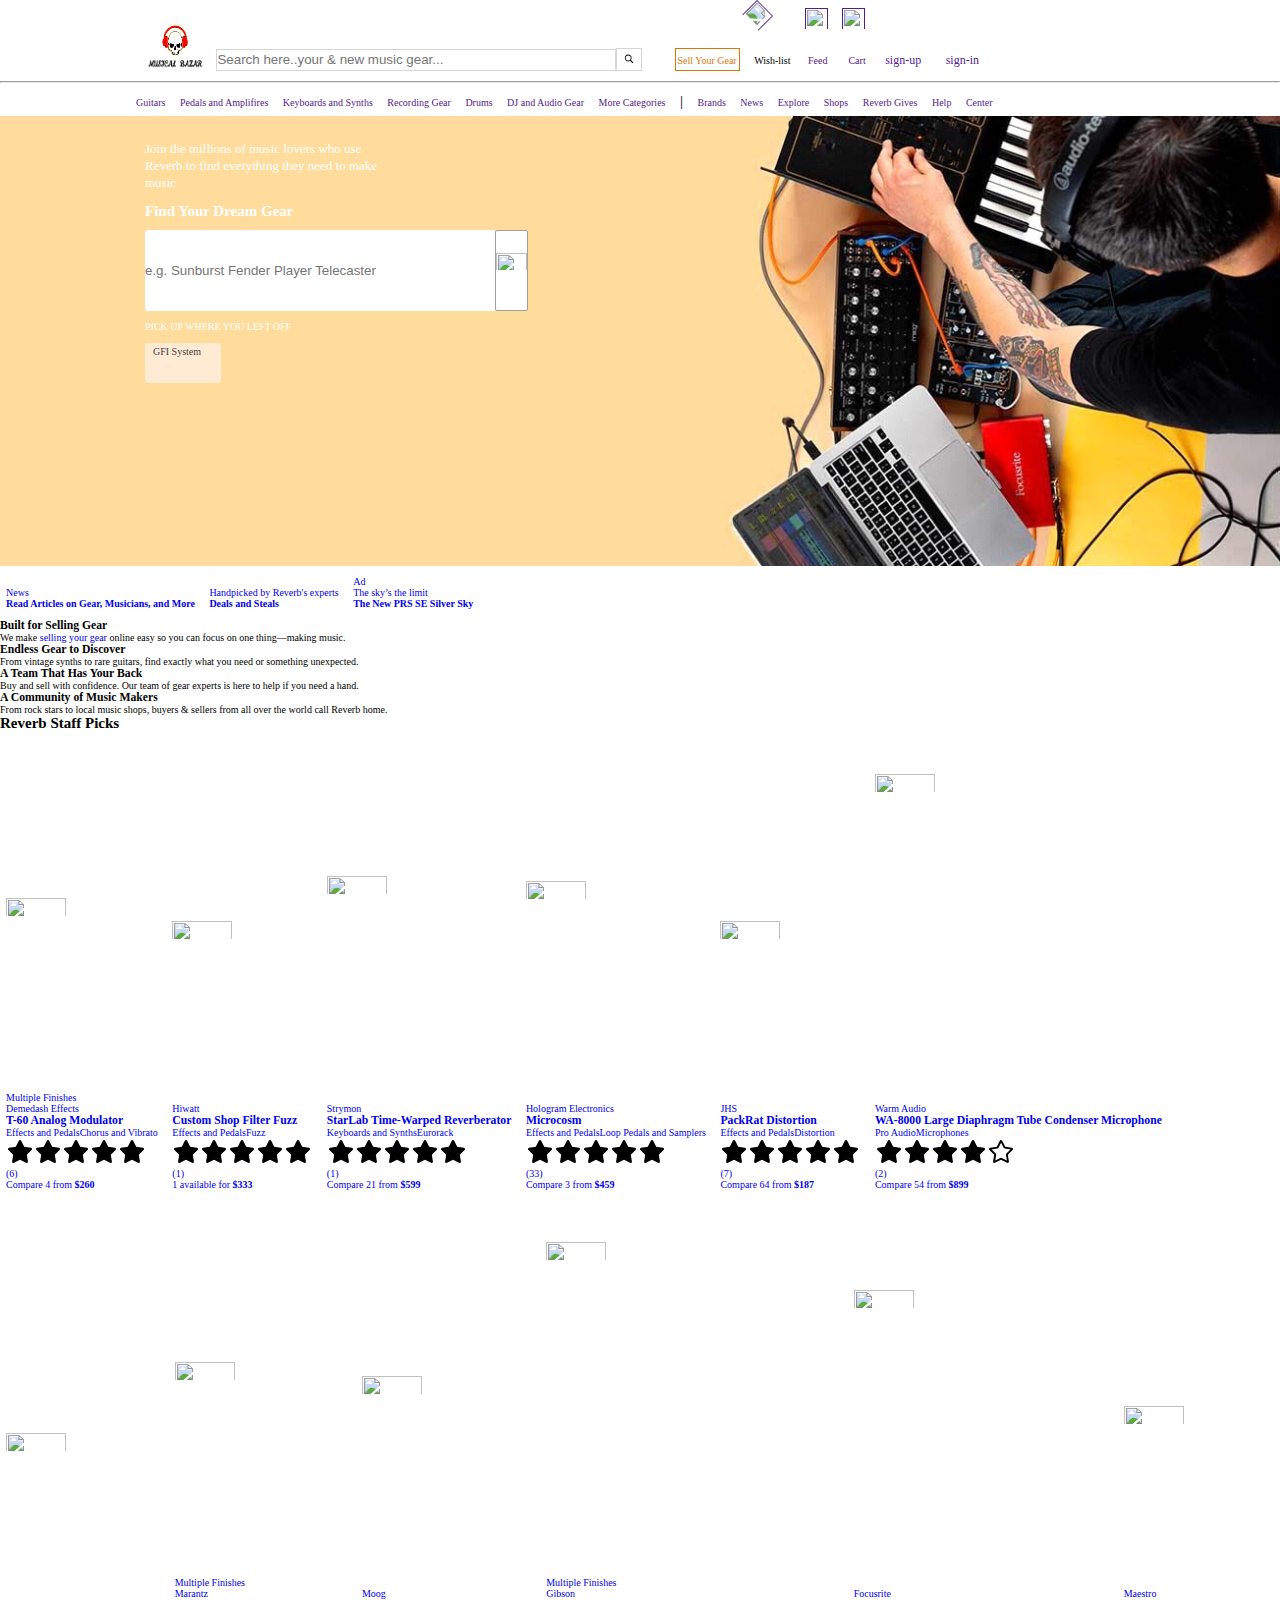
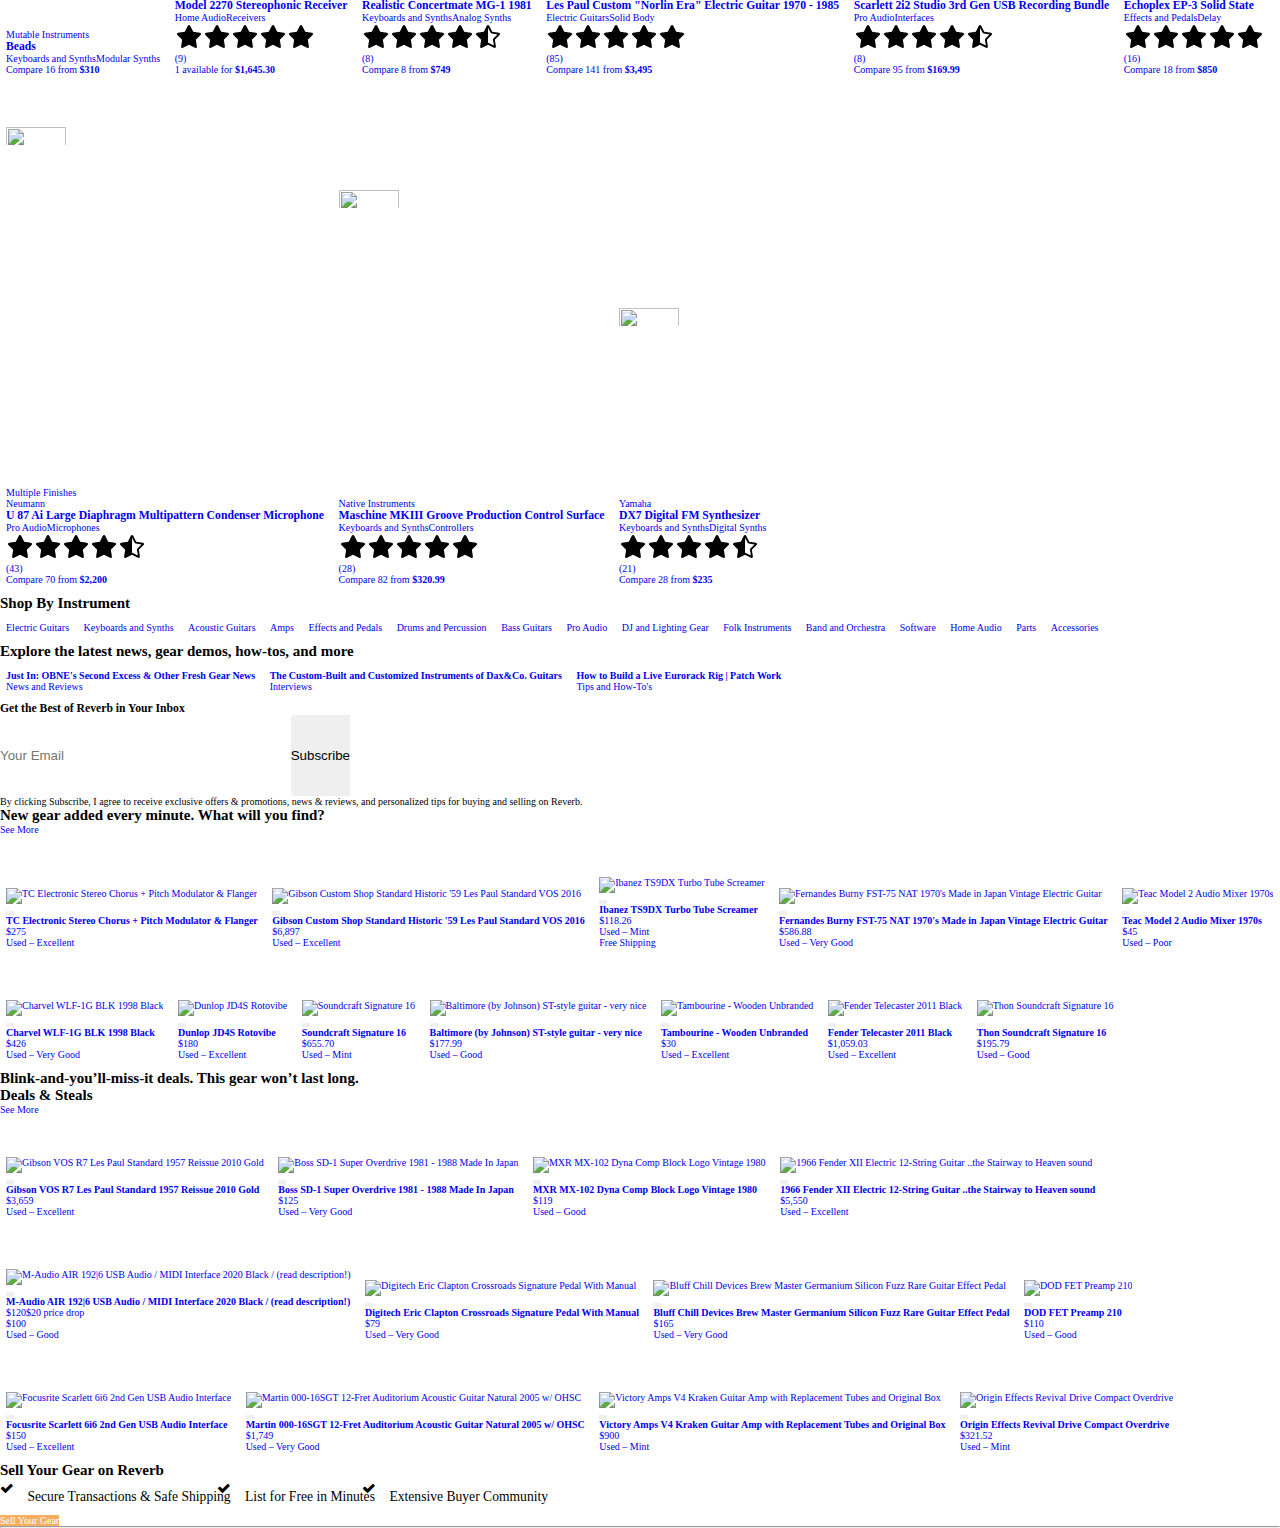
==== templates/index.html @ df47712f "9/2/22" ====
<!DOCTYPE html>
<html lang="en">

<head>
    <meta charset="UTF-8">
    <meta http-equiv="X-UA-Compatible" content="IE=edge">
    <meta name="viewport" content="width=device-width, initial-scale=1.0">
    <title>Musical instruments</title>
    <link rel="stylesheet" href="https://cdnjs.cloudflare.com/ajax/libs/font-awesome/4.7.0/css/font-awesome.min.css">
    <link rel="stylesheet" href="/assets/css/style.css">
    <script src="https://code.jquery.com/jquery-3.6.0.js"
        integrity="sha256-H+K7U5CnXl1h5ywQfKtSj8PCmoN9aaq30gDh27Xc0jk=" crossorigin="anonymous"></script>
</head>

<body>
    <!-- nav bar -->
    <header class="instrumentia-header">

        <nav class="instrumentia-nav">

            <a href="#" class="menu-span">Menu</a>
            <ul class="instrumentia-nav-ul">
                <li>
                    <div class="instrumentia-logo-container">
                        <a aria-label=" instrumentia-Logo" class="instrumentia-header-logo" href=""><img
                                src="/assets/images/wonderland.png" alt=""><a>
                    </div>
                </li>

                <li id="search-li">
                    <div class="search-input">
                        <input type="text" class="site-search__controls__input" autocorrect="on" autocapitalize="off"
                            placeholder="Search here..your &amp; new music gear..." value="">
                        <a href="#" class="search-logo">

                            <svg xmlns="http://www.w3.org/2000/svg" x="0px" y="0px" width="50" height="50"
                                viewBox="0 0 172 172" style=" fill:#000000;">
                                <g fill="none" fill-rule="nonzero" stroke="none" stroke-width="1" stroke-linecap="butt"
                                    stroke-linejoin="miter" stroke-miterlimit="10" stroke-dasharray=""
                                    stroke-dashoffset="0" font-family="none" font-weight="none" font-size="none"
                                    text-anchor="none" style="mix-blend-mode: normal">
                                    <path d="M0,172v-172h172v172z" fill="none"></path>
                                    <g fill="#000000">
                                        <path
                                            d="M72.24,10.32c-32.33062,0 -58.48,26.14938 -58.48,58.48c0,32.33063 26.14938,58.48 58.48,58.48c11.54281,0 22.22563,-3.38625 31.2825,-9.1375l42.2475,42.2475l14.62,-14.62l-41.71,-41.6025c7.49813,-9.83625 12.04,-22.02406 12.04,-35.3675c0,-32.33062 -26.14937,-58.48 -58.48,-58.48zM72.24,24.08c24.76531,0 44.72,19.95469 44.72,44.72c0,24.76531 -19.95469,44.72 -44.72,44.72c-24.76531,0 -44.72,-19.95469 -44.72,-44.72c0,-24.76531 19.95469,-44.72 44.72,-44.72z">
                                        </path>
                                    </g>
                                </g>
                            </svg>


                        </a>
                    </div>



                </li>

                <li>
                    <div class="sell-btn-container">
                        <a class="selling-btn" href="#" type="button">Sell Your Gear</a>
                    </div>
                </li>

                <li style="list-style-type: none; margin-bottom: -20px;">
                    <div class="wish-list-container">

                        <span id="icon">
                            <a aria-label=" instrumentia-Logo" class="instrumentia-header-logo" href=""><img
                                    src="https://img.icons8.com/cute-clipart/64/000000/like.png" /></a>
                        </span>
                        <span id="icon">Wish-list</span>


                    </div>
                </li>

                <li style="list-style-type: none;">
                    <div class="my-feed-container">
                        <a aria-label=" instrumentia-Logo" class="instrumentia-header-logo" href=""><img
                                src="https://img.icons8.com/external-flatart-icons-outline-flatarticons/64/000000/external-feed-devices-flatart-icons-outline-flatarticons.png" />
                            <span id="icon">

                            </span>
                            <span id="icon" style="margin-left: 3px;"> Feed</span>
                        </a>
                    </div>

                </li>

                <li style="list-style-type: none;">
                    <div class="cart-container">
                        <a aria-label=" instrumentia-Logo" class="instrumentia-header-logo" href="">
                            <span id="icon">
                                <img
                                    src="https://img.icons8.com/external-flatart-icons-lineal-color-flatarticons/64/000000/external-cart-supermarket-flatart-icons-lineal-color-flatarticons.png" />
                            </span>
                            <span id="icon" style="margin-left: 6px;">Cart</span></a>
                    </div>
                </li>

                <li style="list-style-type: none;">
                    <div class="sign-up-btn">
                        <a href="">sign-up</a>
                    </div>
                </li>

                <li style="list-style-type: none;">
                    <div class="sign-in-btn">
                        <a href="">sign-in</a>
                    </div>

                </li>
            </ul>

        </nav>
    </header>
    <hr>
    <div class="instrumentia-header-links">
        <ul class="instrumentia-list">
            <li>

                <a href="">Guitars</a>

            </li>

            <li>

                <a href="">Pedals and Amplifires</a>

            </li>

            <li>

                <a href="">Keyboards and Synths</a>

            </li>

            <li>

                <a href="">Recording Gear</a>

            </li>

            <li>

                <a href="">Drums</a>

            </li>

            <li>

                <a href="">DJ and Audio Gear</a>

            </li>

            <li>

                <a href="">More Categories</a>

            </li>
            <li style="font-size: 15px; text-align: center;">
                |
            </li>
            <li>
                <a href="">Brands</a>

            </li>

            <li>
                <a href="">News</a>

            </li>

            <li>
                <a href="">Explore</a>

            </li>

            <li>
                <a href="">Shops</a>
            </li>

            <li>
                <a href="">Reverb Gives</a>

            </li>

            <li>
                <a href="">Help</a>
            </li>

            <li>
                <a href="">Center</a>
            </li>

        </ul>
    </div>
    <hr>
    <!-- end nav bar -->

    <!-- main section -->

    <main class="body-wrapper">
        <section class="section-container">
            <header id="sell_header_2" class="sell__header">

                <div class="sell_header_container">
                    <div class="sell_header_content">
                        <p id="size-p" class="sell__header__subtitle">
                            Join the millions of music lovers who use Reverb to find everything they need to make music
                        </p>
                        <h1 id="size-h1" class="sell__header__title">Find Your Dream Gear

                        </h1>
                        <div class="sell__form__container">
                            <form action="/sell/search" class="sell__form">
                                <div class="sell__form__input">
                                    <div class="input-group">
                                        <div class="sell__form__input__search">
                                            <input id="inp-srch" autocapitalize="off" autocomplete="off"
                                                autocorrect="off" name="sell"
                                                placeholder="e.g. Sunburst Fender Player Telecaster" spellcheck="false"
                                                type="search" aria-label="What Would You Like to Sell?"
                                                class="input-group__input" value="">
                                        </div>
                                        <button id="btn-srch"
                                            class="button button--orange size-120 tablet-size-100 input-group__button"
                                            type="submit"><img class="search-iconn"
                                                src="https://img.icons8.com/ios-filled/50/000000/search--v1.png" /></button>
                                    </div>
                                </div>
                            </form>
                            <div>
                                <p class="size-101">PICK UP WHERE YOU LEFT OFF </p>

                                <a href="#" class="color-gray weight-bold icon-r-angle-right"><span class="gfi-span">GFI
                                        System</span>
                                    <span class="arrow-img">
                                        <img
                                            src="https://img.icons8.com/external-flatart-icons-solid-flatarticons/64/000000/external-arrow-right-arrows-flatart-icons-solid-flatarticons-3.png" />
                                    </span>
                                </a>


                            </div>
                        </div>
                    </div>
                </div>
            </header>

            <div>
                <div class="mosaic-tiles">
                    <ul class="mosaic-tiles__inner">
                        <li class="mosaic-tile">
                            <a class="mosaic-tile__link" href="https://reverb.com/news">
                                <div class="mosaic-tile__image"
                                    style="background-image: url(&quot;https://static.reverb-assets.com/assets/homepage/horizontal-tile-d73b383d2c70966c3e5bd780c1db2c0f274a70d22a27e8e3a45c029c870bdeb9.jpg&quot;);">
                                </div>
                                <div class="mosaic-tile__text">
                                    <p class="mosaic-tile__subtitle">News</p>
                                    <h4 class="mosaic-tile__title">Read Articles on Gear, Musicians, and More</h4>
                                </div>
                            </a>
                        </li>

                        <li class="mosaic-tile"><a class="mosaic-tile__link"
                                href="https://reverb.com/promo/deals-and-steals">
                                <div class="mosaic-tile__image"
                                    style="background-image: url(&quot;https://images.reverb.com/image/upload/s--M3Pse7Vf--/a_exif,c_fill,fl_progressive,g_center,h_600,q_auto:good,w_800/v1644249399/snmnrbco9nx75mtsfgek.jpg&quot;);">
                                </div>
                                <div class="mosaic-tile__text">
                                    <p class="mosaic-tile__subtitle">Handpicked by Reverb's experts</p>
                                    <h4 class="mosaic-tile__title"> Deals and Steals</h4>
                                </div>
                            </a>
                        </li>

                        <li class="mosaic-tile">
                            <a class="mosaic-tile__link" href="https://reverb.com/featured/prs-se-silver-sky">
                                <div class="mosaic-tile__image"
                                    style="background-image: url(&quot;https://images.reverb.com/image/upload/s--9qMYBB71--/a_exif,c_fill,fl_progressive,g_center,h_600,q_auto:good,w_800/v1641922615/vwti9vmchjnconyehks3.jpg&quot;);">
                                    <div class="mosaic-tile__ad">
                                        <span class="amp-tag amp-tag--small amp-tag--inline">Ad</span>
                                    </div>
                                </div>
                                <div class="mosaic-tile__text">
                                    <p class="mosaic-tile__subtitle">The sky’s the limit</p>
                                    <h4 class="mosaic-tile__title"> The New PRS SE Silver Sky</h4>
                                </div>
                            </a>
                        </li>
                    </ul>
                </div>


                <div class="homepage bg-white pt-half">
                    <div class="homepage-container__component-wrapper"></div>
                    <section class="homepage-value-props"
                        style="background-image: url(&quot;https://static.reverb-assets.com/production-assets/webpack/images/section-texture-5f954532d5847542326f.jpg&quot;);">
                        <div class="homepage-value-props__inner">
                            <div>
                                <h3><span>Built for Selling Gear</span></h3>
                                <p><span>We make <a href="/sell/search">selling your gear</a> online easy so you can
                                        focus on one thing—making music.</span></p>
                            </div>
                            <div>
                                <h3><span>Endless Gear to Discover</span></h3>
                                <p><span>From vintage synths to rare guitars, find exactly what you need or something
                                        unexpected.</span></p>
                            </div>
                            <div>
                                <h3><span>A Team That Has Your Back</span></h3>
                                <p><span>Buy and sell with confidence. Our team of gear experts is here to help if you
                                        need a hand.</span></p>
                            </div>
                            <div>
                                <h3><span>A Community of Music Makers</span></h3>
                                <p><span>From rock stars to local music shops, buyers &amp; sellers from all over the
                                        world call Reverb home.</span></p>
                            </div>
                        </div>
                    </section>
                    <div class="homepage-container__component-wrapper">
                        <div class="dynamic-page dynamic-page--flush-with-header">
                            <div>
                                <div class="dynamic-page__one-col">
                                    <div class="overflowing-row overflowing-row--disable-left-control">
                                        <div class="overflowing-row__inner">
                                            <h2 class="overflowing-row__heading"><span>Reverb Staff Picks</span></h2>
                                            <div class="overflowing-row__items">
                                                <div class="overflowing-row__items__inner">
                                                    <ul class="tiles tiles--single-row tiles--grow tiles--large">
                                                        <li class="tiles__tile">
                                                            <article class="csp-square-card" itemscope=""
                                                                itemtype="http://schema.org/Product"><a
                                                                    class="csp-square-card__inner"
                                                                    href="https://reverb.com/p/demedash-effects-t-60-analog-modulator">
                                                                    <div class="csp-square-card__main">
                                                                        <div class="image-box"
                                                                            style="padding-bottom: 100%;"><img
                                                                                src="https://images.reverb.com/image/upload/s--GXvHunTo--/t_card-square/v1635887099/mw9r6da59cvrchhxdkwj.jpg"
                                                                                loading="lazy"></div>
                                                                        <div class="csp-square-card__finish-indicator">
                                                                            Multiple Finishes</div>
                                                                        <div class="csp-square-card__title">
                                                                            <div class="size-90 weight-normal">Demedash
                                                                                Effects</div>
                                                                            <h3 itemprop="model" class="weight-bold">
                                                                                T-60 Analog Modulator</h3>
                                                                            <div class="csp-square-card__category">
                                                                                <span>Effects and
                                                                                    Pedals</span><span>Chorus and
                                                                                    Vibrato</span></div>
                                                                            <div>
                                                                                <meta content="Demedash Effects"
                                                                                    itemtype="http://schema.org/Brand"
                                                                                    itemprop="brand">
                                                                                <meta
                                                                                    content="Demedash Effects T-60 Analog Modulator"
                                                                                    itemprop="name">
                                                                                <meta
                                                                                    content="https://images.reverb.com/image/upload/s--GXvHunTo--/t_card-square/v1635887099/mw9r6da59cvrchhxdkwj.jpg"
                                                                                    itemprop="image">
                                                                                <div itemprop="aggregateRating"
                                                                                    itemscope=""
                                                                                    itemtype="http://schema.org/AggregateRating">
                                                                                    <meta itemprop="ratingValue"
                                                                                        content="5">
                                                                                    <meta itemprop="bestRating"
                                                                                        content="5">
                                                                                    <meta itemprop="worstRating"
                                                                                        content="1">
                                                                                    <meta itemprop="reviewCount"
                                                                                        content="6">
                                                                                </div>
                                                                                <meta
                                                                                    content="https://reverb.com/p/demedash-effects-t-60-analog-modulator"
                                                                                    itemprop="url">
                                                                            </div>
                                                                        </div>
                                                                    </div>
                                                                    <div class="csp-square-card__details">
                                                                        <div class="csp-square-card__details__price"
                                                                            itemscope="" itemprop="offers"
                                                                            itemtype="http://schema.org/AggregateOffer">
                                                                            <div class="mb-half">
                                                                                <div class="star-rating">
                                                                                    <div class="tooltip__trigger star-rating__stars star-rating__stars"
                                                                                        aria-label="5 out of 5 stars"
                                                                                        role="img" tabindex="0"><span
                                                                                            class="rc-icon"><svg
                                                                                                xmlns="http://www.w3.org/2000/svg"
                                                                                                width="28" height="28"
                                                                                                viewBox="0 0 28 28"
                                                                                                aria-hidden="true">
                                                                                                <path
                                                                                                    d="M20.634 24.996a1.33 1.33 0 001.28-1.54l-1.1-6.66 4.8-4.75a1.33 1.33 0 00-.74-2.27l-6.66-1-3.02-6.04a1.33 1.33 0 00-2.38 0l-3.02 6.03-6.66 1.01a1.33 1.33 0 00-.73 2.27l4.79 4.75-1.1 6.66a1.33 1.33 0 001.93 1.4l5.98-3.12 5.98 3.1c.2.1.42.16.65.15v.01z">
                                                                                                </path>
                                                                                            </svg></span><span
                                                                                            class="rc-icon"><svg
                                                                                                xmlns="http://www.w3.org/2000/svg"
                                                                                                width="28" height="28"
                                                                                                viewBox="0 0 28 28"
                                                                                                aria-hidden="true">
                                                                                                <path
                                                                                                    d="M20.634 24.996a1.33 1.33 0 001.28-1.54l-1.1-6.66 4.8-4.75a1.33 1.33 0 00-.74-2.27l-6.66-1-3.02-6.04a1.33 1.33 0 00-2.38 0l-3.02 6.03-6.66 1.01a1.33 1.33 0 00-.73 2.27l4.79 4.75-1.1 6.66a1.33 1.33 0 001.93 1.4l5.98-3.12 5.98 3.1c.2.1.42.16.65.15v.01z">
                                                                                                </path>
                                                                                            </svg></span><span
                                                                                            class="rc-icon"><svg
                                                                                                xmlns="http://www.w3.org/2000/svg"
                                                                                                width="28" height="28"
                                                                                                viewBox="0 0 28 28"
                                                                                                aria-hidden="true">
                                                                                                <path
                                                                                                    d="M20.634 24.996a1.33 1.33 0 001.28-1.54l-1.1-6.66 4.8-4.75a1.33 1.33 0 00-.74-2.27l-6.66-1-3.02-6.04a1.33 1.33 0 00-2.38 0l-3.02 6.03-6.66 1.01a1.33 1.33 0 00-.73 2.27l4.79 4.75-1.1 6.66a1.33 1.33 0 001.93 1.4l5.98-3.12 5.98 3.1c.2.1.42.16.65.15v.01z">
                                                                                                </path>
                                                                                            </svg></span><span
                                                                                            class="rc-icon"><svg
                                                                                                xmlns="http://www.w3.org/2000/svg"
                                                                                                width="28" height="28"
                                                                                                viewBox="0 0 28 28"
                                                                                                aria-hidden="true">
                                                                                                <path
                                                                                                    d="M20.634 24.996a1.33 1.33 0 001.28-1.54l-1.1-6.66 4.8-4.75a1.33 1.33 0 00-.74-2.27l-6.66-1-3.02-6.04a1.33 1.33 0 00-2.38 0l-3.02 6.03-6.66 1.01a1.33 1.33 0 00-.73 2.27l4.79 4.75-1.1 6.66a1.33 1.33 0 001.93 1.4l5.98-3.12 5.98 3.1c.2.1.42.16.65.15v.01z">
                                                                                                </path>
                                                                                            </svg></span><span
                                                                                            class="rc-icon"><svg
                                                                                                xmlns="http://www.w3.org/2000/svg"
                                                                                                width="28" height="28"
                                                                                                viewBox="0 0 28 28"
                                                                                                aria-hidden="true">
                                                                                                <path
                                                                                                    d="M20.634 24.996a1.33 1.33 0 001.28-1.54l-1.1-6.66 4.8-4.75a1.33 1.33 0 00-.74-2.27l-6.66-1-3.02-6.04a1.33 1.33 0 00-2.38 0l-3.02 6.03-6.66 1.01a1.33 1.33 0 00-.73 2.27l4.79 4.75-1.1 6.66a1.33 1.33 0 001.93 1.4l5.98-3.12 5.98 3.1c.2.1.42.16.65.15v.01z">
                                                                                                </path>
                                                                                            </svg></span></div>
                                                                                    <div class="star-rating__count">(6)
                                                                                    </div>
                                                                                </div>
                                                                            </div><span class="d-none">
                                                                                <meta itemprop="offerCount" content="4">
                                                                                <meta itemprop="priceCurrency"
                                                                                    content="USD">
                                                                                <meta itemprop="lowPrice"
                                                                                    content="260.00">
                                                                            </span><span>Compare 4 from
                                                                                <b>$260</b></span>
                                                                        </div>
                                                                    </div>
                                                                </a></article>
                                                        </li>
                                                        <li class="tiles__tile">
                                                            <article class="csp-square-card" itemscope=""
                                                                itemtype="http://schema.org/Product"><a
                                                                    class="csp-square-card__inner"
                                                                    href="https://reverb.com/p/hiwatt-custom-shop-filter-fuzz">
                                                                    <div class="csp-square-card__main">
                                                                        <div class="image-box"
                                                                            style="padding-bottom: 100%;"><img
                                                                                src="https://images.reverb.com/image/upload/s--mG9rrTMU--/t_card-square/v1639757384/pdesrx7xh2bwpw9szwee.jpg"
                                                                                loading="lazy"></div>
                                                                        <div class="csp-square-card__title">
                                                                            <div class="size-90 weight-normal">Hiwatt
                                                                            </div>
                                                                            <h3 itemprop="model" class="weight-bold">
                                                                                Custom Shop Filter Fuzz</h3>
                                                                            <div class="csp-square-card__category">
                                                                                <span>Effects and
                                                                                    Pedals</span><span>Fuzz</span></div>
                                                                            <div>
                                                                                <meta content="Hiwatt"
                                                                                    itemtype="http://schema.org/Brand"
                                                                                    itemprop="brand">
                                                                                <meta
                                                                                    content="Hiwatt Custom Shop Filter Fuzz"
                                                                                    itemprop="name">
                                                                                <meta
                                                                                    content="https://images.reverb.com/image/upload/s--mG9rrTMU--/t_card-square/v1639757384/pdesrx7xh2bwpw9szwee.jpg"
                                                                                    itemprop="image">
                                                                                <div itemprop="aggregateRating"
                                                                                    itemscope=""
                                                                                    itemtype="http://schema.org/AggregateRating">
                                                                                    <meta itemprop="ratingValue"
                                                                                        content="5">
                                                                                    <meta itemprop="bestRating"
                                                                                        content="5">
                                                                                    <meta itemprop="worstRating"
                                                                                        content="1">
                                                                                    <meta itemprop="reviewCount"
                                                                                        content="1">
                                                                                </div>
                                                                                <meta
                                                                                    content="https://reverb.com/p/hiwatt-custom-shop-filter-fuzz"
                                                                                    itemprop="url">
                                                                            </div>
                                                                        </div>
                                                                    </div>
                                                                    <div class="csp-square-card__details">
                                                                        <div class="csp-square-card__details__price"
                                                                            itemscope="" itemprop="offers"
                                                                            itemtype="http://schema.org/AggregateOffer">
                                                                            <div class="mb-half">
                                                                                <div class="star-rating">
                                                                                    <div class="tooltip__trigger star-rating__stars star-rating__stars"
                                                                                        aria-label="5 out of 5 stars"
                                                                                        role="img" tabindex="0"><span
                                                                                            class="rc-icon"><svg
                                                                                                xmlns="http://www.w3.org/2000/svg"
                                                                                                width="28" height="28"
                                                                                                viewBox="0 0 28 28"
                                                                                                aria-hidden="true">
                                                                                                <path
                                                                                                    d="M20.634 24.996a1.33 1.33 0 001.28-1.54l-1.1-6.66 4.8-4.75a1.33 1.33 0 00-.74-2.27l-6.66-1-3.02-6.04a1.33 1.33 0 00-2.38 0l-3.02 6.03-6.66 1.01a1.33 1.33 0 00-.73 2.27l4.79 4.75-1.1 6.66a1.33 1.33 0 001.93 1.4l5.98-3.12 5.98 3.1c.2.1.42.16.65.15v.01z">
                                                                                                </path>
                                                                                            </svg></span><span
                                                                                            class="rc-icon"><svg
                                                                                                xmlns="http://www.w3.org/2000/svg"
                                                                                                width="28" height="28"
                                                                                                viewBox="0 0 28 28"
                                                                                                aria-hidden="true">
                                                                                                <path
                                                                                                    d="M20.634 24.996a1.33 1.33 0 001.28-1.54l-1.1-6.66 4.8-4.75a1.33 1.33 0 00-.74-2.27l-6.66-1-3.02-6.04a1.33 1.33 0 00-2.38 0l-3.02 6.03-6.66 1.01a1.33 1.33 0 00-.73 2.27l4.79 4.75-1.1 6.66a1.33 1.33 0 001.93 1.4l5.98-3.12 5.98 3.1c.2.1.42.16.65.15v.01z">
                                                                                                </path>
                                                                                            </svg></span><span
                                                                                            class="rc-icon"><svg
                                                                                                xmlns="http://www.w3.org/2000/svg"
                                                                                                width="28" height="28"
                                                                                                viewBox="0 0 28 28"
                                                                                                aria-hidden="true">
                                                                                                <path
                                                                                                    d="M20.634 24.996a1.33 1.33 0 001.28-1.54l-1.1-6.66 4.8-4.75a1.33 1.33 0 00-.74-2.27l-6.66-1-3.02-6.04a1.33 1.33 0 00-2.38 0l-3.02 6.03-6.66 1.01a1.33 1.33 0 00-.73 2.27l4.79 4.75-1.1 6.66a1.33 1.33 0 001.93 1.4l5.98-3.12 5.98 3.1c.2.1.42.16.65.15v.01z">
                                                                                                </path>
                                                                                            </svg></span><span
                                                                                            class="rc-icon"><svg
                                                                                                xmlns="http://www.w3.org/2000/svg"
                                                                                                width="28" height="28"
                                                                                                viewBox="0 0 28 28"
                                                                                                aria-hidden="true">
                                                                                                <path
                                                                                                    d="M20.634 24.996a1.33 1.33 0 001.28-1.54l-1.1-6.66 4.8-4.75a1.33 1.33 0 00-.74-2.27l-6.66-1-3.02-6.04a1.33 1.33 0 00-2.38 0l-3.02 6.03-6.66 1.01a1.33 1.33 0 00-.73 2.27l4.79 4.75-1.1 6.66a1.33 1.33 0 001.93 1.4l5.98-3.12 5.98 3.1c.2.1.42.16.65.15v.01z">
                                                                                                </path>
                                                                                            </svg></span><span
                                                                                            class="rc-icon"><svg
                                                                                                xmlns="http://www.w3.org/2000/svg"
                                                                                                width="28" height="28"
                                                                                                viewBox="0 0 28 28"
                                                                                                aria-hidden="true">
                                                                                                <path
                                                                                                    d="M20.634 24.996a1.33 1.33 0 001.28-1.54l-1.1-6.66 4.8-4.75a1.33 1.33 0 00-.74-2.27l-6.66-1-3.02-6.04a1.33 1.33 0 00-2.38 0l-3.02 6.03-6.66 1.01a1.33 1.33 0 00-.73 2.27l4.79 4.75-1.1 6.66a1.33 1.33 0 001.93 1.4l5.98-3.12 5.98 3.1c.2.1.42.16.65.15v.01z">
                                                                                                </path>
                                                                                            </svg></span></div>
                                                                                    <div class="star-rating__count">(1)
                                                                                    </div>
                                                                                </div>
                                                                            </div><span class="d-none">
                                                                                <meta itemprop="offerCount" content="1">
                                                                                <meta itemprop="priceCurrency"
                                                                                    content="USD">
                                                                                <meta itemprop="lowPrice"
                                                                                    content="333.00">
                                                                            </span><span>1 available for
                                                                                <b>$333</b></span>
                                                                        </div>
                                                                    </div>
                                                                </a></article>
                                                        </li>
                                                        <li class="tiles__tile">
                                                            <article class="csp-square-card" itemscope=""
                                                                itemtype="http://schema.org/Product"><a
                                                                    class="csp-square-card__inner"
                                                                    href="https://reverb.com/p/strymon-starlab-time-warped-reverberator">
                                                                    <div class="csp-square-card__main">
                                                                        <div class="image-box"
                                                                            style="padding-bottom: 100%;"><img
                                                                                src="https://images.reverb.com/image/upload/s--_lIa6P_W--/t_card-square/v1635886614/onijefuy0birvfkwemtg.jpg"
                                                                                loading="lazy"></div>
                                                                        <div class="csp-square-card__title">
                                                                            <div class="size-90 weight-normal">Strymon
                                                                            </div>
                                                                            <h3 itemprop="model" class="weight-bold">
                                                                                StarLab Time-Warped Reverberator</h3>
                                                                            <div class="csp-square-card__category">
                                                                                <span>Keyboards and
                                                                                    Synths</span><span>Eurorack</span>
                                                                            </div>
                                                                            <div>
                                                                                <meta content="Strymon"
                                                                                    itemtype="http://schema.org/Brand"
                                                                                    itemprop="brand">
                                                                                <meta
                                                                                    content="Strymon StarLab Time-Warped Reverberator"
                                                                                    itemprop="name">
                                                                                <meta
                                                                                    content="https://images.reverb.com/image/upload/s--_lIa6P_W--/t_card-square/v1635886614/onijefuy0birvfkwemtg.jpg"
                                                                                    itemprop="image">
                                                                                <div itemprop="aggregateRating"
                                                                                    itemscope=""
                                                                                    itemtype="http://schema.org/AggregateRating">
                                                                                    <meta itemprop="ratingValue"
                                                                                        content="5">
                                                                                    <meta itemprop="bestRating"
                                                                                        content="5">
                                                                                    <meta itemprop="worstRating"
                                                                                        content="1">
                                                                                    <meta itemprop="reviewCount"
                                                                                        content="1">
                                                                                </div>
                                                                                <meta
                                                                                    content="https://reverb.com/p/strymon-starlab-time-warped-reverberator"
                                                                                    itemprop="url">
                                                                            </div>
                                                                        </div>
                                                                    </div>
                                                                    <div class="csp-square-card__details">
                                                                        <div class="csp-square-card__details__price"
                                                                            itemscope="" itemprop="offers"
                                                                            itemtype="http://schema.org/AggregateOffer">
                                                                            <div class="mb-half">
                                                                                <div class="star-rating">
                                                                                    <div class="tooltip__trigger star-rating__stars star-rating__stars"
                                                                                        aria-label="5 out of 5 stars"
                                                                                        role="img" tabindex="0"><span
                                                                                            class="rc-icon"><svg
                                                                                                xmlns="http://www.w3.org/2000/svg"
                                                                                                width="28" height="28"
                                                                                                viewBox="0 0 28 28"
                                                                                                aria-hidden="true">
                                                                                                <path
                                                                                                    d="M20.634 24.996a1.33 1.33 0 001.28-1.54l-1.1-6.66 4.8-4.75a1.33 1.33 0 00-.74-2.27l-6.66-1-3.02-6.04a1.33 1.33 0 00-2.38 0l-3.02 6.03-6.66 1.01a1.33 1.33 0 00-.73 2.27l4.79 4.75-1.1 6.66a1.33 1.33 0 001.93 1.4l5.98-3.12 5.98 3.1c.2.1.42.16.65.15v.01z">
                                                                                                </path>
                                                                                            </svg></span><span
                                                                                            class="rc-icon"><svg
                                                                                                xmlns="http://www.w3.org/2000/svg"
                                                                                                width="28" height="28"
                                                                                                viewBox="0 0 28 28"
                                                                                                aria-hidden="true">
                                                                                                <path
                                                                                                    d="M20.634 24.996a1.33 1.33 0 001.28-1.54l-1.1-6.66 4.8-4.75a1.33 1.33 0 00-.74-2.27l-6.66-1-3.02-6.04a1.33 1.33 0 00-2.38 0l-3.02 6.03-6.66 1.01a1.33 1.33 0 00-.73 2.27l4.79 4.75-1.1 6.66a1.33 1.33 0 001.93 1.4l5.98-3.12 5.98 3.1c.2.1.42.16.65.15v.01z">
                                                                                                </path>
                                                                                            </svg></span><span
                                                                                            class="rc-icon"><svg
                                                                                                xmlns="http://www.w3.org/2000/svg"
                                                                                                width="28" height="28"
                                                                                                viewBox="0 0 28 28"
                                                                                                aria-hidden="true">
                                                                                                <path
                                                                                                    d="M20.634 24.996a1.33 1.33 0 001.28-1.54l-1.1-6.66 4.8-4.75a1.33 1.33 0 00-.74-2.27l-6.66-1-3.02-6.04a1.33 1.33 0 00-2.38 0l-3.02 6.03-6.66 1.01a1.33 1.33 0 00-.73 2.27l4.79 4.75-1.1 6.66a1.33 1.33 0 001.93 1.4l5.98-3.12 5.98 3.1c.2.1.42.16.65.15v.01z">
                                                                                                </path>
                                                                                            </svg></span><span
                                                                                            class="rc-icon"><svg
                                                                                                xmlns="http://www.w3.org/2000/svg"
                                                                                                width="28" height="28"
                                                                                                viewBox="0 0 28 28"
                                                                                                aria-hidden="true">
                                                                                                <path
                                                                                                    d="M20.634 24.996a1.33 1.33 0 001.28-1.54l-1.1-6.66 4.8-4.75a1.33 1.33 0 00-.74-2.27l-6.66-1-3.02-6.04a1.33 1.33 0 00-2.38 0l-3.02 6.03-6.66 1.01a1.33 1.33 0 00-.73 2.27l4.79 4.75-1.1 6.66a1.33 1.33 0 001.93 1.4l5.98-3.12 5.98 3.1c.2.1.42.16.65.15v.01z">
                                                                                                </path>
                                                                                            </svg></span><span
                                                                                            class="rc-icon"><svg
                                                                                                xmlns="http://www.w3.org/2000/svg"
                                                                                                width="28" height="28"
                                                                                                viewBox="0 0 28 28"
                                                                                                aria-hidden="true">
                                                                                                <path
                                                                                                    d="M20.634 24.996a1.33 1.33 0 001.28-1.54l-1.1-6.66 4.8-4.75a1.33 1.33 0 00-.74-2.27l-6.66-1-3.02-6.04a1.33 1.33 0 00-2.38 0l-3.02 6.03-6.66 1.01a1.33 1.33 0 00-.73 2.27l4.79 4.75-1.1 6.66a1.33 1.33 0 001.93 1.4l5.98-3.12 5.98 3.1c.2.1.42.16.65.15v.01z">
                                                                                                </path>
                                                                                            </svg></span></div>
                                                                                    <div class="star-rating__count">(1)
                                                                                    </div>
                                                                                </div>
                                                                            </div><span class="d-none">
                                                                                <meta itemprop="offerCount"
                                                                                    content="21">
                                                                                <meta itemprop="priceCurrency"
                                                                                    content="USD">
                                                                                <meta itemprop="lowPrice"
                                                                                    content="599.00">
                                                                            </span><span>Compare 21 from
                                                                                <b>$599</b></span>
                                                                        </div>
                                                                    </div>
                                                                </a></article>
                                                        </li>
                                                        <li class="tiles__tile">
                                                            <article class="csp-square-card" itemscope=""
                                                                itemtype="http://schema.org/Product"><a
                                                                    class="csp-square-card__inner"
                                                                    href="https://reverb.com/p/hologram-electronics-microcosm">
                                                                    <div class="csp-square-card__main">
                                                                        <div class="image-box"
                                                                            style="padding-bottom: 100%;"><img
                                                                                src="https://images.reverb.com/image/upload/s--lAWlz8Bi--/t_card-square/v1605403996/bk7bg6vaiab3ws0m8tvs.jpg"
                                                                                loading="lazy"></div>
                                                                        <div class="csp-square-card__title">
                                                                            <div class="size-90 weight-normal">Hologram
                                                                                Electronics</div>
                                                                            <h3 itemprop="model" class="weight-bold">
                                                                                Microcosm</h3>
                                                                            <div class="csp-square-card__category">
                                                                                <span>Effects and
                                                                                    Pedals</span><span>Loop Pedals and
                                                                                    Samplers</span></div>
                                                                            <div>
                                                                                <meta content="Hologram Electronics"
                                                                                    itemtype="http://schema.org/Brand"
                                                                                    itemprop="brand">
                                                                                <meta
                                                                                    content="Hologram Electronics Microcosm"
                                                                                    itemprop="name">
                                                                                <meta
                                                                                    content="https://images.reverb.com/image/upload/s--lAWlz8Bi--/t_card-square/v1605403996/bk7bg6vaiab3ws0m8tvs.jpg"
                                                                                    itemprop="image">
                                                                                <div itemprop="aggregateRating"
                                                                                    itemscope=""
                                                                                    itemtype="http://schema.org/AggregateRating">
                                                                                    <meta itemprop="ratingValue"
                                                                                        content="4.78787899017334">
                                                                                    <meta itemprop="bestRating"
                                                                                        content="5">
                                                                                    <meta itemprop="worstRating"
                                                                                        content="1">
                                                                                    <meta itemprop="reviewCount"
                                                                                        content="33">
                                                                                </div>
                                                                                <meta
                                                                                    content="https://reverb.com/p/hologram-electronics-microcosm"
                                                                                    itemprop="url">
                                                                            </div>
                                                                        </div>
                                                                    </div>
                                                                    <div class="csp-square-card__details">
                                                                        <div class="csp-square-card__details__price"
                                                                            itemscope="" itemprop="offers"
                                                                            itemtype="http://schema.org/AggregateOffer">
                                                                            <div class="mb-half">
                                                                                <div class="star-rating">
                                                                                    <div class="tooltip__trigger star-rating__stars star-rating__stars"
                                                                                        aria-label="4.79 out of 5 stars"
                                                                                        role="img" tabindex="0"><span
                                                                                            class="rc-icon"><svg
                                                                                                xmlns="http://www.w3.org/2000/svg"
                                                                                                width="28" height="28"
                                                                                                viewBox="0 0 28 28"
                                                                                                aria-hidden="true">
                                                                                                <path
                                                                                                    d="M20.634 24.996a1.33 1.33 0 001.28-1.54l-1.1-6.66 4.8-4.75a1.33 1.33 0 00-.74-2.27l-6.66-1-3.02-6.04a1.33 1.33 0 00-2.38 0l-3.02 6.03-6.66 1.01a1.33 1.33 0 00-.73 2.27l4.79 4.75-1.1 6.66a1.33 1.33 0 001.93 1.4l5.98-3.12 5.98 3.1c.2.1.42.16.65.15v.01z">
                                                                                                </path>
                                                                                            </svg></span><span
                                                                                            class="rc-icon"><svg
                                                                                                xmlns="http://www.w3.org/2000/svg"
                                                                                                width="28" height="28"
                                                                                                viewBox="0 0 28 28"
                                                                                                aria-hidden="true">
                                                                                                <path
                                                                                                    d="M20.634 24.996a1.33 1.33 0 001.28-1.54l-1.1-6.66 4.8-4.75a1.33 1.33 0 00-.74-2.27l-6.66-1-3.02-6.04a1.33 1.33 0 00-2.38 0l-3.02 6.03-6.66 1.01a1.33 1.33 0 00-.73 2.27l4.79 4.75-1.1 6.66a1.33 1.33 0 001.93 1.4l5.98-3.12 5.98 3.1c.2.1.42.16.65.15v.01z">
                                                                                                </path>
                                                                                            </svg></span><span
                                                                                            class="rc-icon"><svg
                                                                                                xmlns="http://www.w3.org/2000/svg"
                                                                                                width="28" height="28"
                                                                                                viewBox="0 0 28 28"
                                                                                                aria-hidden="true">
                                                                                                <path
                                                                                                    d="M20.634 24.996a1.33 1.33 0 001.28-1.54l-1.1-6.66 4.8-4.75a1.33 1.33 0 00-.74-2.27l-6.66-1-3.02-6.04a1.33 1.33 0 00-2.38 0l-3.02 6.03-6.66 1.01a1.33 1.33 0 00-.73 2.27l4.79 4.75-1.1 6.66a1.33 1.33 0 001.93 1.4l5.98-3.12 5.98 3.1c.2.1.42.16.65.15v.01z">
                                                                                                </path>
                                                                                            </svg></span><span
                                                                                            class="rc-icon"><svg
                                                                                                xmlns="http://www.w3.org/2000/svg"
                                                                                                width="28" height="28"
                                                                                                viewBox="0 0 28 28"
                                                                                                aria-hidden="true">
                                                                                                <path
                                                                                                    d="M20.634 24.996a1.33 1.33 0 001.28-1.54l-1.1-6.66 4.8-4.75a1.33 1.33 0 00-.74-2.27l-6.66-1-3.02-6.04a1.33 1.33 0 00-2.38 0l-3.02 6.03-6.66 1.01a1.33 1.33 0 00-.73 2.27l4.79 4.75-1.1 6.66a1.33 1.33 0 001.93 1.4l5.98-3.12 5.98 3.1c.2.1.42.16.65.15v.01z">
                                                                                                </path>
                                                                                            </svg></span><span
                                                                                            class="rc-icon"><svg
                                                                                                xmlns="http://www.w3.org/2000/svg"
                                                                                                width="28" height="28"
                                                                                                viewBox="0 0 28 28"
                                                                                                aria-hidden="true">
                                                                                                <path
                                                                                                    d="M20.634 24.996a1.33 1.33 0 001.28-1.54l-1.1-6.66 4.8-4.75a1.33 1.33 0 00-.74-2.27l-6.66-1-3.02-6.04a1.33 1.33 0 00-2.38 0l-3.02 6.03-6.66 1.01a1.33 1.33 0 00-.73 2.27l4.79 4.75-1.1 6.66a1.33 1.33 0 001.93 1.4l5.98-3.12 5.98 3.1c.2.1.42.16.65.15v.01z">
                                                                                                </path>
                                                                                            </svg></span></div>
                                                                                    <div class="star-rating__count">(33)
                                                                                    </div>
                                                                                </div>
                                                                            </div><span class="d-none">
                                                                                <meta itemprop="offerCount" content="3">
                                                                                <meta itemprop="priceCurrency"
                                                                                    content="USD">
                                                                                <meta itemprop="lowPrice"
                                                                                    content="459.00">
                                                                            </span><span>Compare 3 from
                                                                                <b>$459</b></span>
                                                                        </div>
                                                                    </div>
                                                                </a></article>
                                                        </li>
                                                        <li class="tiles__tile">
                                                            <article class="csp-square-card" itemscope=""
                                                                itemtype="http://schema.org/Product"><a
                                                                    class="csp-square-card__inner"
                                                                    href="https://reverb.com/p/jhs-packrat-distortion">
                                                                    <div class="csp-square-card__main">
                                                                        <div class="image-box"
                                                                            style="padding-bottom: 100%;"><img
                                                                                src="https://images.reverb.com/image/upload/s--HfLfbjUH--/t_card-square/v1635449478/apfoeflfbhztirf2wqgz.png"
                                                                                loading="lazy"></div>
                                                                        <div class="csp-square-card__title">
                                                                            <div class="size-90 weight-normal">JHS</div>
                                                                            <h3 itemprop="model" class="weight-bold">
                                                                                PackRat Distortion</h3>
                                                                            <div class="csp-square-card__category">
                                                                                <span>Effects and
                                                                                    Pedals</span><span>Distortion</span>
                                                                            </div>
                                                                            <div>
                                                                                <meta content="JHS"
                                                                                    itemtype="http://schema.org/Brand"
                                                                                    itemprop="brand">
                                                                                <meta content="JHS PackRat Distortion"
                                                                                    itemprop="name">
                                                                                <meta
                                                                                    content="https://images.reverb.com/image/upload/s--HfLfbjUH--/t_card-square/v1635449478/apfoeflfbhztirf2wqgz.png"
                                                                                    itemprop="image">
                                                                                <div itemprop="aggregateRating"
                                                                                    itemscope=""
                                                                                    itemtype="http://schema.org/AggregateRating">
                                                                                    <meta itemprop="ratingValue"
                                                                                        content="5">
                                                                                    <meta itemprop="bestRating"
                                                                                        content="5">
                                                                                    <meta itemprop="worstRating"
                                                                                        content="1">
                                                                                    <meta itemprop="reviewCount"
                                                                                        content="7">
                                                                                </div>
                                                                                <meta
                                                                                    content="https://reverb.com/p/jhs-packrat-distortion"
                                                                                    itemprop="url">
                                                                            </div>
                                                                        </div>
                                                                    </div>
                                                                    <div class="csp-square-card__details">
                                                                        <div class="csp-square-card__details__price"
                                                                            itemscope="" itemprop="offers"
                                                                            itemtype="http://schema.org/AggregateOffer">
                                                                            <div class="mb-half">
                                                                                <div class="star-rating">
                                                                                    <div class="tooltip__trigger star-rating__stars star-rating__stars"
                                                                                        aria-label="5 out of 5 stars"
                                                                                        role="img" tabindex="0"><span
                                                                                            class="rc-icon"><svg
                                                                                                xmlns="http://www.w3.org/2000/svg"
                                                                                                width="28" height="28"
                                                                                                viewBox="0 0 28 28"
                                                                                                aria-hidden="true">
                                                                                                <path
                                                                                                    d="M20.634 24.996a1.33 1.33 0 001.28-1.54l-1.1-6.66 4.8-4.75a1.33 1.33 0 00-.74-2.27l-6.66-1-3.02-6.04a1.33 1.33 0 00-2.38 0l-3.02 6.03-6.66 1.01a1.33 1.33 0 00-.73 2.27l4.79 4.75-1.1 6.66a1.33 1.33 0 001.93 1.4l5.98-3.12 5.98 3.1c.2.1.42.16.65.15v.01z">
                                                                                                </path>
                                                                                            </svg></span><span
                                                                                            class="rc-icon"><svg
                                                                                                xmlns="http://www.w3.org/2000/svg"
                                                                                                width="28" height="28"
                                                                                                viewBox="0 0 28 28"
                                                                                                aria-hidden="true">
                                                                                                <path
                                                                                                    d="M20.634 24.996a1.33 1.33 0 001.28-1.54l-1.1-6.66 4.8-4.75a1.33 1.33 0 00-.74-2.27l-6.66-1-3.02-6.04a1.33 1.33 0 00-2.38 0l-3.02 6.03-6.66 1.01a1.33 1.33 0 00-.73 2.27l4.79 4.75-1.1 6.66a1.33 1.33 0 001.93 1.4l5.98-3.12 5.98 3.1c.2.1.42.16.65.15v.01z">
                                                                                                </path>
                                                                                            </svg></span><span
                                                                                            class="rc-icon"><svg
                                                                                                xmlns="http://www.w3.org/2000/svg"
                                                                                                width="28" height="28"
                                                                                                viewBox="0 0 28 28"
                                                                                                aria-hidden="true">
                                                                                                <path
                                                                                                    d="M20.634 24.996a1.33 1.33 0 001.28-1.54l-1.1-6.66 4.8-4.75a1.33 1.33 0 00-.74-2.27l-6.66-1-3.02-6.04a1.33 1.33 0 00-2.38 0l-3.02 6.03-6.66 1.01a1.33 1.33 0 00-.73 2.27l4.79 4.75-1.1 6.66a1.33 1.33 0 001.93 1.4l5.98-3.12 5.98 3.1c.2.1.42.16.65.15v.01z">
                                                                                                </path>
                                                                                            </svg></span><span
                                                                                            class="rc-icon"><svg
                                                                                                xmlns="http://www.w3.org/2000/svg"
                                                                                                width="28" height="28"
                                                                                                viewBox="0 0 28 28"
                                                                                                aria-hidden="true">
                                                                                                <path
                                                                                                    d="M20.634 24.996a1.33 1.33 0 001.28-1.54l-1.1-6.66 4.8-4.75a1.33 1.33 0 00-.74-2.27l-6.66-1-3.02-6.04a1.33 1.33 0 00-2.38 0l-3.02 6.03-6.66 1.01a1.33 1.33 0 00-.73 2.27l4.79 4.75-1.1 6.66a1.33 1.33 0 001.93 1.4l5.98-3.12 5.98 3.1c.2.1.42.16.65.15v.01z">
                                                                                                </path>
                                                                                            </svg></span><span
                                                                                            class="rc-icon"><svg
                                                                                                xmlns="http://www.w3.org/2000/svg"
                                                                                                width="28" height="28"
                                                                                                viewBox="0 0 28 28"
                                                                                                aria-hidden="true">
                                                                                                <path
                                                                                                    d="M20.634 24.996a1.33 1.33 0 001.28-1.54l-1.1-6.66 4.8-4.75a1.33 1.33 0 00-.74-2.27l-6.66-1-3.02-6.04a1.33 1.33 0 00-2.38 0l-3.02 6.03-6.66 1.01a1.33 1.33 0 00-.73 2.27l4.79 4.75-1.1 6.66a1.33 1.33 0 001.93 1.4l5.98-3.12 5.98 3.1c.2.1.42.16.65.15v.01z">
                                                                                                </path>
                                                                                            </svg></span></div>
                                                                                    <div class="star-rating__count">(7)
                                                                                    </div>
                                                                                </div>
                                                                            </div><span class="d-none">
                                                                                <meta itemprop="offerCount"
                                                                                    content="64">
                                                                                <meta itemprop="priceCurrency"
                                                                                    content="USD">
                                                                                <meta itemprop="lowPrice"
                                                                                    content="187.00">
                                                                            </span><span>Compare 64 from
                                                                                <b>$187</b></span>
                                                                        </div>
                                                                    </div>
                                                                </a></article>
                                                        </li>
                                                        <li class="tiles__tile">
                                                            <article class="csp-square-card" itemscope=""
                                                                itemtype="http://schema.org/Product"><a
                                                                    class="csp-square-card__inner"
                                                                    href="https://reverb.com/p/warm-audio-wa-8000-large-diaphragm-tube-condenser-microphone">
                                                                    <div class="csp-square-card__main">
                                                                        <div class="image-box"
                                                                            style="padding-bottom: 100%;"><img
                                                                                src="https://images.reverb.com/image/upload/s--kQQLi8c8--/t_card-square/v1633445553/wanedavjmsl7azlazexc.jpg"
                                                                                loading="lazy"></div>
                                                                        <div class="csp-square-card__title">
                                                                            <div class="size-90 weight-normal">Warm
                                                                                Audio</div>
                                                                            <h3 itemprop="model" class="weight-bold">
                                                                                WA-8000 Large Diaphragm Tube Condenser
                                                                                Microphone</h3>
                                                                            <div class="csp-square-card__category">
                                                                                <span>Pro
                                                                                    Audio</span><span>Microphones</span>
                                                                            </div>
                                                                            <div>
                                                                                <meta content="Warm Audio"
                                                                                    itemtype="http://schema.org/Brand"
                                                                                    itemprop="brand">
                                                                                <meta
                                                                                    content="Warm Audio WA-8000 Large Diaphragm Tube Condenser Microphone"
                                                                                    itemprop="name">
                                                                                <meta
                                                                                    content="https://images.reverb.com/image/upload/s--kQQLi8c8--/t_card-square/v1633445553/wanedavjmsl7azlazexc.jpg"
                                                                                    itemprop="image">
                                                                                <div itemprop="aggregateRating"
                                                                                    itemscope=""
                                                                                    itemtype="http://schema.org/AggregateRating">
                                                                                    <meta itemprop="ratingValue"
                                                                                        content="4">
                                                                                    <meta itemprop="bestRating"
                                                                                        content="5">
                                                                                    <meta itemprop="worstRating"
                                                                                        content="1">
                                                                                    <meta itemprop="reviewCount"
                                                                                        content="2">
                                                                                </div>
                                                                                <meta
                                                                                    content="https://reverb.com/p/warm-audio-wa-8000-large-diaphragm-tube-condenser-microphone"
                                                                                    itemprop="url">
                                                                            </div>
                                                                        </div>
                                                                    </div>
                                                                    <div class="csp-square-card__details">
                                                                        <div class="csp-square-card__details__price"
                                                                            itemscope="" itemprop="offers"
                                                                            itemtype="http://schema.org/AggregateOffer">
                                                                            <div class="mb-half">
                                                                                <div class="star-rating">
                                                                                    <div class="tooltip__trigger star-rating__stars star-rating__stars"
                                                                                        aria-label="4 out of 5 stars"
                                                                                        role="img" tabindex="0"><span
                                                                                            class="rc-icon"><svg
                                                                                                xmlns="http://www.w3.org/2000/svg"
                                                                                                width="28" height="28"
                                                                                                viewBox="0 0 28 28"
                                                                                                aria-hidden="true">
                                                                                                <path
                                                                                                    d="M20.634 24.996a1.33 1.33 0 001.28-1.54l-1.1-6.66 4.8-4.75a1.33 1.33 0 00-.74-2.27l-6.66-1-3.02-6.04a1.33 1.33 0 00-2.38 0l-3.02 6.03-6.66 1.01a1.33 1.33 0 00-.73 2.27l4.79 4.75-1.1 6.66a1.33 1.33 0 001.93 1.4l5.98-3.12 5.98 3.1c.2.1.42.16.65.15v.01z">
                                                                                                </path>
                                                                                            </svg></span><span
                                                                                            class="rc-icon"><svg
                                                                                                xmlns="http://www.w3.org/2000/svg"
                                                                                                width="28" height="28"
                                                                                                viewBox="0 0 28 28"
                                                                                                aria-hidden="true">
                                                                                                <path
                                                                                                    d="M20.634 24.996a1.33 1.33 0 001.28-1.54l-1.1-6.66 4.8-4.75a1.33 1.33 0 00-.74-2.27l-6.66-1-3.02-6.04a1.33 1.33 0 00-2.38 0l-3.02 6.03-6.66 1.01a1.33 1.33 0 00-.73 2.27l4.79 4.75-1.1 6.66a1.33 1.33 0 001.93 1.4l5.98-3.12 5.98 3.1c.2.1.42.16.65.15v.01z">
                                                                                                </path>
                                                                                            </svg></span><span
                                                                                            class="rc-icon"><svg
                                                                                                xmlns="http://www.w3.org/2000/svg"
                                                                                                width="28" height="28"
                                                                                                viewBox="0 0 28 28"
                                                                                                aria-hidden="true">
                                                                                                <path
                                                                                                    d="M20.634 24.996a1.33 1.33 0 001.28-1.54l-1.1-6.66 4.8-4.75a1.33 1.33 0 00-.74-2.27l-6.66-1-3.02-6.04a1.33 1.33 0 00-2.38 0l-3.02 6.03-6.66 1.01a1.33 1.33 0 00-.73 2.27l4.79 4.75-1.1 6.66a1.33 1.33 0 001.93 1.4l5.98-3.12 5.98 3.1c.2.1.42.16.65.15v.01z">
                                                                                                </path>
                                                                                            </svg></span><span
                                                                                            class="rc-icon"><svg
                                                                                                xmlns="http://www.w3.org/2000/svg"
                                                                                                width="28" height="28"
                                                                                                viewBox="0 0 28 28"
                                                                                                aria-hidden="true">
                                                                                                <path
                                                                                                    d="M20.634 24.996a1.33 1.33 0 001.28-1.54l-1.1-6.66 4.8-4.75a1.33 1.33 0 00-.74-2.27l-6.66-1-3.02-6.04a1.33 1.33 0 00-2.38 0l-3.02 6.03-6.66 1.01a1.33 1.33 0 00-.73 2.27l4.79 4.75-1.1 6.66a1.33 1.33 0 001.93 1.4l5.98-3.12 5.98 3.1c.2.1.42.16.65.15v.01z">
                                                                                                </path>
                                                                                            </svg></span><span
                                                                                            class="rc-icon"><svg
                                                                                                xmlns="http://www.w3.org/2000/svg"
                                                                                                width="28" height="28"
                                                                                                viewBox="0 0 28 28"
                                                                                                aria-hidden="true">
                                                                                                <path
                                                                                                    fill-rule="evenodd"
                                                                                                    d="M21.623 24.517a1.33 1.33 0 01-.99.479v-.01c-.23.01-.45-.05-.65-.15l-5.98-3.1-5.98 3.12a1.33 1.33 0 01-1.93-1.4l1.1-6.66-4.79-4.75a1.33 1.33 0 01.73-2.27l6.66-1.01 3.02-6.03a1.33 1.33 0 012.38 0l3.02 6.04 6.66 1a1.33 1.33 0 01.74 2.27l-4.8 4.75 1.1 6.66a1.33 1.33 0 01-.29 1.06zm-8.27-4.581c.46-.23 1-.23 1.46 0l5.09 2.64-.93-5.66a1.6 1.6 0 01.45-1.4l4.08-4.04-5.66-.86c-.52-.07-.96-.39-1.19-.85l-2.57-5.12-2.56 5.12c-.24.46-.68.78-1.19.85l-5.66.86 4.07 4.04a1.6 1.6 0 01.45 1.39l-.93 5.67 5.09-2.64z"
                                                                                                    clip-rule="evenodd">
                                                                                                </path>
                                                                                            </svg></span></div>
                                                                                    <div class="star-rating__count">(2)
                                                                                    </div>
                                                                                </div>
                                                                            </div><span class="d-none">
                                                                                <meta itemprop="offerCount"
                                                                                    content="54">
                                                                                <meta itemprop="priceCurrency"
                                                                                    content="USD">
                                                                                <meta itemprop="lowPrice"
                                                                                    content="899.00">
                                                                            </span><span>Compare 54 from
                                                                                <b>$899</b></span>
                                                                        </div>
                                                                    </div>
                                                                </a></article>
                                                        </li>
                                                        <li class="tiles__tile">
                                                            <article class="csp-square-card" itemscope=""
                                                                itemtype="http://schema.org/Product"><a
                                                                    class="csp-square-card__inner"
                                                                    href="https://reverb.com/p/mutable-instruments-beads">
                                                                    <div class="csp-square-card__main">
                                                                        <div class="image-box"
                                                                            style="padding-bottom: 100%;"><img
                                                                                src="https://images.reverb.com/image/upload/s--SUhi6JFZ--/t_card-square/v1614616340/gb4lvf7cv24lllkut0h6.png"
                                                                                loading="lazy"></div>
                                                                        <div class="csp-square-card__title">
                                                                            <div class="size-90 weight-normal">Mutable
                                                                                Instruments</div>
                                                                            <h3 itemprop="model" class="weight-bold">
                                                                                Beads</h3>
                                                                            <div class="csp-square-card__category">
                                                                                <span>Keyboards and
                                                                                    Synths</span><span>Modular
                                                                                    Synths</span></div>
                                                                            <div>
                                                                                <meta content="Mutable Instruments"
                                                                                    itemtype="http://schema.org/Brand"
                                                                                    itemprop="brand">
                                                                                <meta
                                                                                    content="Mutable Instruments Beads"
                                                                                    itemprop="name">
                                                                                <meta
                                                                                    content="https://images.reverb.com/image/upload/s--SUhi6JFZ--/t_card-square/v1614616340/gb4lvf7cv24lllkut0h6.png"
                                                                                    itemprop="image">
                                                                                <meta
                                                                                    content="https://reverb.com/p/mutable-instruments-beads"
                                                                                    itemprop="url">
                                                                            </div>
                                                                        </div>
                                                                    </div>
                                                                    <div class="csp-square-card__details">
                                                                        <div class="csp-square-card__details__price"
                                                                            itemscope="" itemprop="offers"
                                                                            itemtype="http://schema.org/AggregateOffer">
                                                                            <span class="d-none">
                                                                                <meta itemprop="offerCount"
                                                                                    content="16">
                                                                                <meta itemprop="priceCurrency"
                                                                                    content="USD">
                                                                                <meta itemprop="lowPrice"
                                                                                    content="310.00">
                                                                            </span><span>Compare 16 from
                                                                                <b>$310</b></span></div>
                                                                    </div>
                                                                </a></article>
                                                        </li>
                                                        <li class="tiles__tile">
                                                            <article class="csp-square-card" itemscope=""
                                                                itemtype="http://schema.org/Product"><a
                                                                    class="csp-square-card__inner"
                                                                    href="https://reverb.com/p/marantz-model-2270-stereophonic-receiver">
                                                                    <div class="csp-square-card__main">
                                                                        <div class="image-box"
                                                                            style="padding-bottom: 100%;"><img
                                                                                src="https://images.reverb.com/image/upload/s--6w_tC0-_--/t_card-square/v1550528818/x8pupallcnphy9f3kabq.jpg"
                                                                                loading="lazy"></div>
                                                                        <div class="csp-square-card__finish-indicator">
                                                                            Multiple Finishes</div>
                                                                        <div class="csp-square-card__title">
                                                                            <div class="size-90 weight-normal">Marantz
                                                                            </div>
                                                                            <h3 itemprop="model" class="weight-bold">
                                                                                Model 2270 Stereophonic Receiver</h3>
                                                                            <div class="csp-square-card__category">
                                                                                <span>Home
                                                                                    Audio</span><span>Receivers</span>
                                                                            </div>
                                                                            <div>
                                                                                <meta content="Marantz"
                                                                                    itemtype="http://schema.org/Brand"
                                                                                    itemprop="brand">
                                                                                <meta
                                                                                    content="Marantz Model 2270 Stereophonic Receiver"
                                                                                    itemprop="name">
                                                                                <meta
                                                                                    content="https://images.reverb.com/image/upload/s--6w_tC0-_--/t_card-square/v1550528818/x8pupallcnphy9f3kabq.jpg"
                                                                                    itemprop="image">
                                                                                <div itemprop="aggregateRating"
                                                                                    itemscope=""
                                                                                    itemtype="http://schema.org/AggregateRating">
                                                                                    <meta itemprop="ratingValue"
                                                                                        content="4.777777671813965">
                                                                                    <meta itemprop="bestRating"
                                                                                        content="5">
                                                                                    <meta itemprop="worstRating"
                                                                                        content="1">
                                                                                    <meta itemprop="reviewCount"
                                                                                        content="9">
                                                                                </div>
                                                                                <meta
                                                                                    content="https://reverb.com/p/marantz-model-2270-stereophonic-receiver"
                                                                                    itemprop="url">
                                                                            </div>
                                                                        </div>
                                                                    </div>
                                                                    <div class="csp-square-card__details">
                                                                        <div class="csp-square-card__details__price"
                                                                            itemscope="" itemprop="offers"
                                                                            itemtype="http://schema.org/AggregateOffer">
                                                                            <div class="mb-half">
                                                                                <div class="star-rating">
                                                                                    <div class="tooltip__trigger star-rating__stars star-rating__stars"
                                                                                        aria-label="4.78 out of 5 stars"
                                                                                        role="img" tabindex="0"><span
                                                                                            class="rc-icon"><svg
                                                                                                xmlns="http://www.w3.org/2000/svg"
                                                                                                width="28" height="28"
                                                                                                viewBox="0 0 28 28"
                                                                                                aria-hidden="true">
                                                                                                <path
                                                                                                    d="M20.634 24.996a1.33 1.33 0 001.28-1.54l-1.1-6.66 4.8-4.75a1.33 1.33 0 00-.74-2.27l-6.66-1-3.02-6.04a1.33 1.33 0 00-2.38 0l-3.02 6.03-6.66 1.01a1.33 1.33 0 00-.73 2.27l4.79 4.75-1.1 6.66a1.33 1.33 0 001.93 1.4l5.98-3.12 5.98 3.1c.2.1.42.16.65.15v.01z">
                                                                                                </path>
                                                                                            </svg></span><span
                                                                                            class="rc-icon"><svg
                                                                                                xmlns="http://www.w3.org/2000/svg"
                                                                                                width="28" height="28"
                                                                                                viewBox="0 0 28 28"
                                                                                                aria-hidden="true">
                                                                                                <path
                                                                                                    d="M20.634 24.996a1.33 1.33 0 001.28-1.54l-1.1-6.66 4.8-4.75a1.33 1.33 0 00-.74-2.27l-6.66-1-3.02-6.04a1.33 1.33 0 00-2.38 0l-3.02 6.03-6.66 1.01a1.33 1.33 0 00-.73 2.27l4.79 4.75-1.1 6.66a1.33 1.33 0 001.93 1.4l5.98-3.12 5.98 3.1c.2.1.42.16.65.15v.01z">
                                                                                                </path>
                                                                                            </svg></span><span
                                                                                            class="rc-icon"><svg
                                                                                                xmlns="http://www.w3.org/2000/svg"
                                                                                                width="28" height="28"
                                                                                                viewBox="0 0 28 28"
                                                                                                aria-hidden="true">
                                                                                                <path
                                                                                                    d="M20.634 24.996a1.33 1.33 0 001.28-1.54l-1.1-6.66 4.8-4.75a1.33 1.33 0 00-.74-2.27l-6.66-1-3.02-6.04a1.33 1.33 0 00-2.38 0l-3.02 6.03-6.66 1.01a1.33 1.33 0 00-.73 2.27l4.79 4.75-1.1 6.66a1.33 1.33 0 001.93 1.4l5.98-3.12 5.98 3.1c.2.1.42.16.65.15v.01z">
                                                                                                </path>
                                                                                            </svg></span><span
                                                                                            class="rc-icon"><svg
                                                                                                xmlns="http://www.w3.org/2000/svg"
                                                                                                width="28" height="28"
                                                                                                viewBox="0 0 28 28"
                                                                                                aria-hidden="true">
                                                                                                <path
                                                                                                    d="M20.634 24.996a1.33 1.33 0 001.28-1.54l-1.1-6.66 4.8-4.75a1.33 1.33 0 00-.74-2.27l-6.66-1-3.02-6.04a1.33 1.33 0 00-2.38 0l-3.02 6.03-6.66 1.01a1.33 1.33 0 00-.73 2.27l4.79 4.75-1.1 6.66a1.33 1.33 0 001.93 1.4l5.98-3.12 5.98 3.1c.2.1.42.16.65.15v.01z">
                                                                                                </path>
                                                                                            </svg></span><span
                                                                                            class="rc-icon"><svg
                                                                                                xmlns="http://www.w3.org/2000/svg"
                                                                                                width="28" height="28"
                                                                                                viewBox="0 0 28 28"
                                                                                                aria-hidden="true">
                                                                                                <path
                                                                                                    d="M20.634 24.996a1.33 1.33 0 001.28-1.54l-1.1-6.66 4.8-4.75a1.33 1.33 0 00-.74-2.27l-6.66-1-3.02-6.04a1.33 1.33 0 00-2.38 0l-3.02 6.03-6.66 1.01a1.33 1.33 0 00-.73 2.27l4.79 4.75-1.1 6.66a1.33 1.33 0 001.93 1.4l5.98-3.12 5.98 3.1c.2.1.42.16.65.15v.01z">
                                                                                                </path>
                                                                                            </svg></span></div>
                                                                                    <div class="star-rating__count">(9)
                                                                                    </div>
                                                                                </div>
                                                                            </div><span class="d-none">
                                                                                <meta itemprop="offerCount" content="1">
                                                                                <meta itemprop="priceCurrency"
                                                                                    content="USD">
                                                                                <meta itemprop="lowPrice"
                                                                                    content="1645.30">
                                                                            </span><span>1 available for
                                                                                <b>$1,645.30</b></span>
                                                                        </div>
                                                                    </div>
                                                                </a></article>
                                                        </li>
                                                        <li class="tiles__tile">
                                                            <article class="csp-square-card" itemscope=""
                                                                itemtype="http://schema.org/Product"><a
                                                                    class="csp-square-card__inner"
                                                                    href="https://reverb.com/p/moog-realistic-concertmate-mg-1">
                                                                    <div class="csp-square-card__main">
                                                                        <div class="image-box"
                                                                            style="padding-bottom: 100%;"><img
                                                                                src="https://images.reverb.com/image/upload/s--OtD_SLjA--/t_card-square/v1557424613/mots9tuorgu5pxexw4gh.png"
                                                                                loading="lazy"></div>
                                                                        <div class="csp-square-card__title">
                                                                            <div class="size-90 weight-normal">Moog
                                                                            </div>
                                                                            <h3 itemprop="model" class="weight-bold">
                                                                                Realistic Concertmate MG-1 1981</h3>
                                                                            <div class="csp-square-card__category">
                                                                                <span>Keyboards and
                                                                                    Synths</span><span>Analog
                                                                                    Synths</span></div>
                                                                            <div>
                                                                                <meta content="Moog"
                                                                                    itemtype="http://schema.org/Brand"
                                                                                    itemprop="brand">
                                                                                <meta
                                                                                    content="Moog Realistic Concertmate MG-1 1981"
                                                                                    itemprop="name">
                                                                                <meta
                                                                                    content="https://images.reverb.com/image/upload/s--OtD_SLjA--/t_card-square/v1557424613/mots9tuorgu5pxexw4gh.png"
                                                                                    itemprop="image">
                                                                                <div itemprop="aggregateRating"
                                                                                    itemscope=""
                                                                                    itemtype="http://schema.org/AggregateRating">
                                                                                    <meta itemprop="ratingValue"
                                                                                        content="4.5">
                                                                                    <meta itemprop="bestRating"
                                                                                        content="5">
                                                                                    <meta itemprop="worstRating"
                                                                                        content="1">
                                                                                    <meta itemprop="reviewCount"
                                                                                        content="8">
                                                                                </div>
                                                                                <meta
                                                                                    content="https://reverb.com/p/moog-realistic-concertmate-mg-1"
                                                                                    itemprop="url">
                                                                            </div>
                                                                        </div>
                                                                    </div>
                                                                    <div class="csp-square-card__details">
                                                                        <div class="csp-square-card__details__price"
                                                                            itemscope="" itemprop="offers"
                                                                            itemtype="http://schema.org/AggregateOffer">
                                                                            <div class="mb-half">
                                                                                <div class="star-rating">
                                                                                    <div class="tooltip__trigger star-rating__stars star-rating__stars"
                                                                                        aria-label="4.5 out of 5 stars"
                                                                                        role="img" tabindex="0"><span
                                                                                            class="rc-icon"><svg
                                                                                                xmlns="http://www.w3.org/2000/svg"
                                                                                                width="28" height="28"
                                                                                                viewBox="0 0 28 28"
                                                                                                aria-hidden="true">
                                                                                                <path
                                                                                                    d="M20.634 24.996a1.33 1.33 0 001.28-1.54l-1.1-6.66 4.8-4.75a1.33 1.33 0 00-.74-2.27l-6.66-1-3.02-6.04a1.33 1.33 0 00-2.38 0l-3.02 6.03-6.66 1.01a1.33 1.33 0 00-.73 2.27l4.79 4.75-1.1 6.66a1.33 1.33 0 001.93 1.4l5.98-3.12 5.98 3.1c.2.1.42.16.65.15v.01z">
                                                                                                </path>
                                                                                            </svg></span><span
                                                                                            class="rc-icon"><svg
                                                                                                xmlns="http://www.w3.org/2000/svg"
                                                                                                width="28" height="28"
                                                                                                viewBox="0 0 28 28"
                                                                                                aria-hidden="true">
                                                                                                <path
                                                                                                    d="M20.634 24.996a1.33 1.33 0 001.28-1.54l-1.1-6.66 4.8-4.75a1.33 1.33 0 00-.74-2.27l-6.66-1-3.02-6.04a1.33 1.33 0 00-2.38 0l-3.02 6.03-6.66 1.01a1.33 1.33 0 00-.73 2.27l4.79 4.75-1.1 6.66a1.33 1.33 0 001.93 1.4l5.98-3.12 5.98 3.1c.2.1.42.16.65.15v.01z">
                                                                                                </path>
                                                                                            </svg></span><span
                                                                                            class="rc-icon"><svg
                                                                                                xmlns="http://www.w3.org/2000/svg"
                                                                                                width="28" height="28"
                                                                                                viewBox="0 0 28 28"
                                                                                                aria-hidden="true">
                                                                                                <path
                                                                                                    d="M20.634 24.996a1.33 1.33 0 001.28-1.54l-1.1-6.66 4.8-4.75a1.33 1.33 0 00-.74-2.27l-6.66-1-3.02-6.04a1.33 1.33 0 00-2.38 0l-3.02 6.03-6.66 1.01a1.33 1.33 0 00-.73 2.27l4.79 4.75-1.1 6.66a1.33 1.33 0 001.93 1.4l5.98-3.12 5.98 3.1c.2.1.42.16.65.15v.01z">
                                                                                                </path>
                                                                                            </svg></span><span
                                                                                            class="rc-icon"><svg
                                                                                                xmlns="http://www.w3.org/2000/svg"
                                                                                                width="28" height="28"
                                                                                                viewBox="0 0 28 28"
                                                                                                aria-hidden="true">
                                                                                                <path
                                                                                                    d="M20.634 24.996a1.33 1.33 0 001.28-1.54l-1.1-6.66 4.8-4.75a1.33 1.33 0 00-.74-2.27l-6.66-1-3.02-6.04a1.33 1.33 0 00-2.38 0l-3.02 6.03-6.66 1.01a1.33 1.33 0 00-.73 2.27l4.79 4.75-1.1 6.66a1.33 1.33 0 001.93 1.4l5.98-3.12 5.98 3.1c.2.1.42.16.65.15v.01z">
                                                                                                </path>
                                                                                            </svg></span><span
                                                                                            class="rc-icon"><svg
                                                                                                xmlns="http://www.w3.org/2000/svg"
                                                                                                width="28" height="28"
                                                                                                viewBox="0 0 28 28"
                                                                                                aria-hidden="true">
                                                                                                <path
                                                                                                    fill-rule="evenodd"
                                                                                                    d="M21.623 24.517a1.33 1.33 0 01-.99.479v-.01c-.23.01-.45-.05-.65-.15l-5.98-3.1-5.98 3.12a1.33 1.33 0 01-1.93-1.4l1.1-6.66-4.79-4.75a1.33 1.33 0 01.73-2.27l6.66-1.01 3.02-6.03a1.33 1.33 0 012.38 0l3.02 6.04 6.66 1a1.33 1.33 0 01.74 2.27l-4.8 4.75 1.1 6.66a1.33 1.33 0 01-.29 1.06zm-7.539-19.87l2.57 5.12c.23.46.67.78 1.19.85l5.66.86-4.08 4.04a1.6 1.6 0 00-.45 1.4l.93 5.66-5.09-2.64a1.632 1.632 0 00-.814-.171l.084-15.12z"
                                                                                                    clip-rule="evenodd">
                                                                                                </path>
                                                                                            </svg></span></div>
                                                                                    <div class="star-rating__count">(8)
                                                                                    </div>
                                                                                </div>
                                                                            </div><span class="d-none">
                                                                                <meta itemprop="offerCount" content="8">
                                                                                <meta itemprop="priceCurrency"
                                                                                    content="USD">
                                                                                <meta itemprop="lowPrice"
                                                                                    content="749.00">
                                                                            </span><span>Compare 8 from
                                                                                <b>$749</b></span>
                                                                        </div>
                                                                    </div>
                                                                </a></article>
                                                        </li>
                                                        <li class="tiles__tile">
                                                            <article class="csp-square-card" itemscope=""
                                                                itemtype="http://schema.org/Product"><a
                                                                    class="csp-square-card__inner"
                                                                    href="https://reverb.com/p/gibson-les-paul-custom-electric-guitar-1970-1985">
                                                                    <div class="csp-square-card__main">
                                                                        <div class="image-box"
                                                                            style="padding-bottom: 100%;"><img
                                                                                src="https://images.reverb.com/image/upload/s--A62h_ohL--/t_card-square/v1621547407/adlihol7tuzeflnyjkij.jpg"
                                                                                loading="lazy"></div>
                                                                        <div class="csp-square-card__finish-indicator">
                                                                            Multiple Finishes</div>
                                                                        <div class="csp-square-card__title">
                                                                            <div class="size-90 weight-normal">Gibson
                                                                            </div>
                                                                            <h3 itemprop="model" class="weight-bold">
                                                                                Les Paul Custom "Norlin Era" Electric
                                                                                Guitar 1970 - 1985</h3>
                                                                            <div class="csp-square-card__category">
                                                                                <span>Electric Guitars</span><span>Solid
                                                                                    Body</span></div>
                                                                            <div>
                                                                                <meta content="Gibson"
                                                                                    itemtype="http://schema.org/Brand"
                                                                                    itemprop="brand">
                                                                                <meta
                                                                                    content="Gibson Les Paul Custom &quot;Norlin Era&quot; Electric Guitar 1970 - 1985"
                                                                                    itemprop="name">
                                                                                <meta
                                                                                    content="https://images.reverb.com/image/upload/s--A62h_ohL--/t_card-square/v1621547407/adlihol7tuzeflnyjkij.jpg"
                                                                                    itemprop="image">
                                                                                <div itemprop="aggregateRating"
                                                                                    itemscope=""
                                                                                    itemtype="http://schema.org/AggregateRating">
                                                                                    <meta itemprop="ratingValue"
                                                                                        content="4.976470470428467">
                                                                                    <meta itemprop="bestRating"
                                                                                        content="5">
                                                                                    <meta itemprop="worstRating"
                                                                                        content="1">
                                                                                    <meta itemprop="reviewCount"
                                                                                        content="85">
                                                                                </div>
                                                                                <meta
                                                                                    content="https://reverb.com/p/gibson-les-paul-custom-electric-guitar-1970-1985"
                                                                                    itemprop="url">
                                                                            </div>
                                                                        </div>
                                                                    </div>
                                                                    <div class="csp-square-card__details">
                                                                        <div class="csp-square-card__details__price"
                                                                            itemscope="" itemprop="offers"
                                                                            itemtype="http://schema.org/AggregateOffer">
                                                                            <div class="mb-half">
                                                                                <div class="star-rating">
                                                                                    <div class="tooltip__trigger star-rating__stars star-rating__stars"
                                                                                        aria-label="4.98 out of 5 stars"
                                                                                        role="img" tabindex="0"><span
                                                                                            class="rc-icon"><svg
                                                                                                xmlns="http://www.w3.org/2000/svg"
                                                                                                width="28" height="28"
                                                                                                viewBox="0 0 28 28"
                                                                                                aria-hidden="true">
                                                                                                <path
                                                                                                    d="M20.634 24.996a1.33 1.33 0 001.28-1.54l-1.1-6.66 4.8-4.75a1.33 1.33 0 00-.74-2.27l-6.66-1-3.02-6.04a1.33 1.33 0 00-2.38 0l-3.02 6.03-6.66 1.01a1.33 1.33 0 00-.73 2.27l4.79 4.75-1.1 6.66a1.33 1.33 0 001.93 1.4l5.98-3.12 5.98 3.1c.2.1.42.16.65.15v.01z">
                                                                                                </path>
                                                                                            </svg></span><span
                                                                                            class="rc-icon"><svg
                                                                                                xmlns="http://www.w3.org/2000/svg"
                                                                                                width="28" height="28"
                                                                                                viewBox="0 0 28 28"
                                                                                                aria-hidden="true">
                                                                                                <path
                                                                                                    d="M20.634 24.996a1.33 1.33 0 001.28-1.54l-1.1-6.66 4.8-4.75a1.33 1.33 0 00-.74-2.27l-6.66-1-3.02-6.04a1.33 1.33 0 00-2.38 0l-3.02 6.03-6.66 1.01a1.33 1.33 0 00-.73 2.27l4.79 4.75-1.1 6.66a1.33 1.33 0 001.93 1.4l5.98-3.12 5.98 3.1c.2.1.42.16.65.15v.01z">
                                                                                                </path>
                                                                                            </svg></span><span
                                                                                            class="rc-icon"><svg
                                                                                                xmlns="http://www.w3.org/2000/svg"
                                                                                                width="28" height="28"
                                                                                                viewBox="0 0 28 28"
                                                                                                aria-hidden="true">
                                                                                                <path
                                                                                                    d="M20.634 24.996a1.33 1.33 0 001.28-1.54l-1.1-6.66 4.8-4.75a1.33 1.33 0 00-.74-2.27l-6.66-1-3.02-6.04a1.33 1.33 0 00-2.38 0l-3.02 6.03-6.66 1.01a1.33 1.33 0 00-.73 2.27l4.79 4.75-1.1 6.66a1.33 1.33 0 001.93 1.4l5.98-3.12 5.98 3.1c.2.1.42.16.65.15v.01z">
                                                                                                </path>
                                                                                            </svg></span><span
                                                                                            class="rc-icon"><svg
                                                                                                xmlns="http://www.w3.org/2000/svg"
                                                                                                width="28" height="28"
                                                                                                viewBox="0 0 28 28"
                                                                                                aria-hidden="true">
                                                                                                <path
                                                                                                    d="M20.634 24.996a1.33 1.33 0 001.28-1.54l-1.1-6.66 4.8-4.75a1.33 1.33 0 00-.74-2.27l-6.66-1-3.02-6.04a1.33 1.33 0 00-2.38 0l-3.02 6.03-6.66 1.01a1.33 1.33 0 00-.73 2.27l4.79 4.75-1.1 6.66a1.33 1.33 0 001.93 1.4l5.98-3.12 5.98 3.1c.2.1.42.16.65.15v.01z">
                                                                                                </path>
                                                                                            </svg></span><span
                                                                                            class="rc-icon"><svg
                                                                                                xmlns="http://www.w3.org/2000/svg"
                                                                                                width="28" height="28"
                                                                                                viewBox="0 0 28 28"
                                                                                                aria-hidden="true">
                                                                                                <path
                                                                                                    d="M20.634 24.996a1.33 1.33 0 001.28-1.54l-1.1-6.66 4.8-4.75a1.33 1.33 0 00-.74-2.27l-6.66-1-3.02-6.04a1.33 1.33 0 00-2.38 0l-3.02 6.03-6.66 1.01a1.33 1.33 0 00-.73 2.27l4.79 4.75-1.1 6.66a1.33 1.33 0 001.93 1.4l5.98-3.12 5.98 3.1c.2.1.42.16.65.15v.01z">
                                                                                                </path>
                                                                                            </svg></span></div>
                                                                                    <div class="star-rating__count">(85)
                                                                                    </div>
                                                                                </div>
                                                                            </div><span class="d-none">
                                                                                <meta itemprop="offerCount"
                                                                                    content="141">
                                                                                <meta itemprop="priceCurrency"
                                                                                    content="USD">
                                                                                <meta itemprop="lowPrice"
                                                                                    content="3495.00">
                                                                            </span><span>Compare 141 from
                                                                                <b>$3,495</b></span>
                                                                        </div>
                                                                    </div>
                                                                </a></article>
                                                        </li>
                                                        <li class="tiles__tile">
                                                            <article class="csp-square-card" itemscope=""
                                                                itemtype="http://schema.org/Product"><a
                                                                    class="csp-square-card__inner"
                                                                    href="https://reverb.com/p/focusrite-scarlett-2i2-studio-3rd-gen-usb-recording-bundle">
                                                                    <div class="csp-square-card__main">
                                                                        <div class="image-box"
                                                                            style="padding-bottom: 100%;"><img
                                                                                src="https://images.reverb.com/image/upload/s--cuma9DK9--/t_card-square/v1562876587/ngiv7zkwhs2ri3xmf1qn.jpg"
                                                                                loading="lazy"></div>
                                                                        <div class="csp-square-card__title">
                                                                            <div class="size-90 weight-normal">Focusrite
                                                                            </div>
                                                                            <h3 itemprop="model" class="weight-bold">
                                                                                Scarlett 2i2 Studio 3rd Gen USB
                                                                                Recording Bundle</h3>
                                                                            <div class="csp-square-card__category">
                                                                                <span>Pro
                                                                                    Audio</span><span>Interfaces</span>
                                                                            </div>
                                                                            <div>
                                                                                <meta content="Focusrite"
                                                                                    itemtype="http://schema.org/Brand"
                                                                                    itemprop="brand">
                                                                                <meta
                                                                                    content="Focusrite Scarlett 2i2 Studio 3rd Gen USB Recording Bundle"
                                                                                    itemprop="name">
                                                                                <meta
                                                                                    content="https://images.reverb.com/image/upload/s--cuma9DK9--/t_card-square/v1562876587/ngiv7zkwhs2ri3xmf1qn.jpg"
                                                                                    itemprop="image">
                                                                                <div itemprop="aggregateRating"
                                                                                    itemscope=""
                                                                                    itemtype="http://schema.org/AggregateRating">
                                                                                    <meta itemprop="ratingValue"
                                                                                        content="4.625">
                                                                                    <meta itemprop="bestRating"
                                                                                        content="5">
                                                                                    <meta itemprop="worstRating"
                                                                                        content="1">
                                                                                    <meta itemprop="reviewCount"
                                                                                        content="8">
                                                                                </div>
                                                                                <meta
                                                                                    content="https://reverb.com/p/focusrite-scarlett-2i2-studio-3rd-gen-usb-recording-bundle"
                                                                                    itemprop="url">
                                                                            </div>
                                                                        </div>
                                                                    </div>
                                                                    <div class="csp-square-card__details">
                                                                        <div class="csp-square-card__details__price"
                                                                            itemscope="" itemprop="offers"
                                                                            itemtype="http://schema.org/AggregateOffer">
                                                                            <div class="mb-half">
                                                                                <div class="star-rating">
                                                                                    <div class="tooltip__trigger star-rating__stars star-rating__stars"
                                                                                        aria-label="4.63 out of 5 stars"
                                                                                        role="img" tabindex="0"><span
                                                                                            class="rc-icon"><svg
                                                                                                xmlns="http://www.w3.org/2000/svg"
                                                                                                width="28" height="28"
                                                                                                viewBox="0 0 28 28"
                                                                                                aria-hidden="true">
                                                                                                <path
                                                                                                    d="M20.634 24.996a1.33 1.33 0 001.28-1.54l-1.1-6.66 4.8-4.75a1.33 1.33 0 00-.74-2.27l-6.66-1-3.02-6.04a1.33 1.33 0 00-2.38 0l-3.02 6.03-6.66 1.01a1.33 1.33 0 00-.73 2.27l4.79 4.75-1.1 6.66a1.33 1.33 0 001.93 1.4l5.98-3.12 5.98 3.1c.2.1.42.16.65.15v.01z">
                                                                                                </path>
                                                                                            </svg></span><span
                                                                                            class="rc-icon"><svg
                                                                                                xmlns="http://www.w3.org/2000/svg"
                                                                                                width="28" height="28"
                                                                                                viewBox="0 0 28 28"
                                                                                                aria-hidden="true">
                                                                                                <path
                                                                                                    d="M20.634 24.996a1.33 1.33 0 001.28-1.54l-1.1-6.66 4.8-4.75a1.33 1.33 0 00-.74-2.27l-6.66-1-3.02-6.04a1.33 1.33 0 00-2.38 0l-3.02 6.03-6.66 1.01a1.33 1.33 0 00-.73 2.27l4.79 4.75-1.1 6.66a1.33 1.33 0 001.93 1.4l5.98-3.12 5.98 3.1c.2.1.42.16.65.15v.01z">
                                                                                                </path>
                                                                                            </svg></span><span
                                                                                            class="rc-icon"><svg
                                                                                                xmlns="http://www.w3.org/2000/svg"
                                                                                                width="28" height="28"
                                                                                                viewBox="0 0 28 28"
                                                                                                aria-hidden="true">
                                                                                                <path
                                                                                                    d="M20.634 24.996a1.33 1.33 0 001.28-1.54l-1.1-6.66 4.8-4.75a1.33 1.33 0 00-.74-2.27l-6.66-1-3.02-6.04a1.33 1.33 0 00-2.38 0l-3.02 6.03-6.66 1.01a1.33 1.33 0 00-.73 2.27l4.79 4.75-1.1 6.66a1.33 1.33 0 001.93 1.4l5.98-3.12 5.98 3.1c.2.1.42.16.65.15v.01z">
                                                                                                </path>
                                                                                            </svg></span><span
                                                                                            class="rc-icon"><svg
                                                                                                xmlns="http://www.w3.org/2000/svg"
                                                                                                width="28" height="28"
                                                                                                viewBox="0 0 28 28"
                                                                                                aria-hidden="true">
                                                                                                <path
                                                                                                    d="M20.634 24.996a1.33 1.33 0 001.28-1.54l-1.1-6.66 4.8-4.75a1.33 1.33 0 00-.74-2.27l-6.66-1-3.02-6.04a1.33 1.33 0 00-2.38 0l-3.02 6.03-6.66 1.01a1.33 1.33 0 00-.73 2.27l4.79 4.75-1.1 6.66a1.33 1.33 0 001.93 1.4l5.98-3.12 5.98 3.1c.2.1.42.16.65.15v.01z">
                                                                                                </path>
                                                                                            </svg></span><span
                                                                                            class="rc-icon"><svg
                                                                                                xmlns="http://www.w3.org/2000/svg"
                                                                                                width="28" height="28"
                                                                                                viewBox="0 0 28 28"
                                                                                                aria-hidden="true">
                                                                                                <path
                                                                                                    fill-rule="evenodd"
                                                                                                    d="M21.623 24.517a1.33 1.33 0 01-.99.479v-.01c-.23.01-.45-.05-.65-.15l-5.98-3.1-5.98 3.12a1.33 1.33 0 01-1.93-1.4l1.1-6.66-4.79-4.75a1.33 1.33 0 01.73-2.27l6.66-1.01 3.02-6.03a1.33 1.33 0 012.38 0l3.02 6.04 6.66 1a1.33 1.33 0 01.74 2.27l-4.8 4.75 1.1 6.66a1.33 1.33 0 01-.29 1.06zm-7.539-19.87l2.57 5.12c.23.46.67.78 1.19.85l5.66.86-4.08 4.04a1.6 1.6 0 00-.45 1.4l.93 5.66-5.09-2.64a1.632 1.632 0 00-.814-.171l.084-15.12z"
                                                                                                    clip-rule="evenodd">
                                                                                                </path>
                                                                                            </svg></span></div>
                                                                                    <div class="star-rating__count">(8)
                                                                                    </div>
                                                                                </div>
                                                                            </div><span class="d-none">
                                                                                <meta itemprop="offerCount"
                                                                                    content="95">
                                                                                <meta itemprop="priceCurrency"
                                                                                    content="USD">
                                                                                <meta itemprop="lowPrice"
                                                                                    content="169.99">
                                                                            </span><span>Compare 95 from
                                                                                <b>$169.99</b></span>
                                                                        </div>
                                                                    </div>
                                                                </a></article>
                                                        </li>
                                                        <li class="tiles__tile">
                                                            <article class="csp-square-card" itemscope=""
                                                                itemtype="http://schema.org/Product"><a
                                                                    class="csp-square-card__inner"
                                                                    href="https://reverb.com/p/maestro-echoplex-ep-3-solid-state">
                                                                    <div class="csp-square-card__main">
                                                                        <div class="image-box"
                                                                            style="padding-bottom: 100%;"><img
                                                                                src="https://images.reverb.com/image/upload/s--v4_OFEKj--/t_card-square/v1642803128/st0otcdcoiwvpjaoo2w8.png"
                                                                                loading="lazy"></div>
                                                                        <div class="csp-square-card__title">
                                                                            <div class="size-90 weight-normal">Maestro
                                                                            </div>
                                                                            <h3 itemprop="model" class="weight-bold">
                                                                                Echoplex EP-3 Solid State</h3>
                                                                            <div class="csp-square-card__category">
                                                                                <span>Effects and
                                                                                    Pedals</span><span>Delay</span>
                                                                            </div>
                                                                            <div>
                                                                                <meta content="Maestro"
                                                                                    itemtype="http://schema.org/Brand"
                                                                                    itemprop="brand">
                                                                                <meta
                                                                                    content="Maestro Echoplex EP-3 Solid State"
                                                                                    itemprop="name">
                                                                                <meta
                                                                                    content="https://images.reverb.com/image/upload/s--v4_OFEKj--/t_card-square/v1642803128/st0otcdcoiwvpjaoo2w8.png"
                                                                                    itemprop="image">
                                                                                <div itemprop="aggregateRating"
                                                                                    itemscope=""
                                                                                    itemtype="http://schema.org/AggregateRating">
                                                                                    <meta itemprop="ratingValue"
                                                                                        content="4.75">
                                                                                    <meta itemprop="bestRating"
                                                                                        content="5">
                                                                                    <meta itemprop="worstRating"
                                                                                        content="1">
                                                                                    <meta itemprop="reviewCount"
                                                                                        content="16">
                                                                                </div>
                                                                                <meta
                                                                                    content="https://reverb.com/p/maestro-echoplex-ep-3-solid-state"
                                                                                    itemprop="url">
                                                                            </div>
                                                                        </div>
                                                                    </div>
                                                                    <div class="csp-square-card__details">
                                                                        <div class="csp-square-card__details__price"
                                                                            itemscope="" itemprop="offers"
                                                                            itemtype="http://schema.org/AggregateOffer">
                                                                            <div class="mb-half">
                                                                                <div class="star-rating">
                                                                                    <div class="tooltip__trigger star-rating__stars star-rating__stars"
                                                                                        aria-label="4.75 out of 5 stars"
                                                                                        role="img" tabindex="0"><span
                                                                                            class="rc-icon"><svg
                                                                                                xmlns="http://www.w3.org/2000/svg"
                                                                                                width="28" height="28"
                                                                                                viewBox="0 0 28 28"
                                                                                                aria-hidden="true">
                                                                                                <path
                                                                                                    d="M20.634 24.996a1.33 1.33 0 001.28-1.54l-1.1-6.66 4.8-4.75a1.33 1.33 0 00-.74-2.27l-6.66-1-3.02-6.04a1.33 1.33 0 00-2.38 0l-3.02 6.03-6.66 1.01a1.33 1.33 0 00-.73 2.27l4.79 4.75-1.1 6.66a1.33 1.33 0 001.93 1.4l5.98-3.12 5.98 3.1c.2.1.42.16.65.15v.01z">
                                                                                                </path>
                                                                                            </svg></span><span
                                                                                            class="rc-icon"><svg
                                                                                                xmlns="http://www.w3.org/2000/svg"
                                                                                                width="28" height="28"
                                                                                                viewBox="0 0 28 28"
                                                                                                aria-hidden="true">
                                                                                                <path
                                                                                                    d="M20.634 24.996a1.33 1.33 0 001.28-1.54l-1.1-6.66 4.8-4.75a1.33 1.33 0 00-.74-2.27l-6.66-1-3.02-6.04a1.33 1.33 0 00-2.38 0l-3.02 6.03-6.66 1.01a1.33 1.33 0 00-.73 2.27l4.79 4.75-1.1 6.66a1.33 1.33 0 001.93 1.4l5.98-3.12 5.98 3.1c.2.1.42.16.65.15v.01z">
                                                                                                </path>
                                                                                            </svg></span><span
                                                                                            class="rc-icon"><svg
                                                                                                xmlns="http://www.w3.org/2000/svg"
                                                                                                width="28" height="28"
                                                                                                viewBox="0 0 28 28"
                                                                                                aria-hidden="true">
                                                                                                <path
                                                                                                    d="M20.634 24.996a1.33 1.33 0 001.28-1.54l-1.1-6.66 4.8-4.75a1.33 1.33 0 00-.74-2.27l-6.66-1-3.02-6.04a1.33 1.33 0 00-2.38 0l-3.02 6.03-6.66 1.01a1.33 1.33 0 00-.73 2.27l4.79 4.75-1.1 6.66a1.33 1.33 0 001.93 1.4l5.98-3.12 5.98 3.1c.2.1.42.16.65.15v.01z">
                                                                                                </path>
                                                                                            </svg></span><span
                                                                                            class="rc-icon"><svg
                                                                                                xmlns="http://www.w3.org/2000/svg"
                                                                                                width="28" height="28"
                                                                                                viewBox="0 0 28 28"
                                                                                                aria-hidden="true">
                                                                                                <path
                                                                                                    d="M20.634 24.996a1.33 1.33 0 001.28-1.54l-1.1-6.66 4.8-4.75a1.33 1.33 0 00-.74-2.27l-6.66-1-3.02-6.04a1.33 1.33 0 00-2.38 0l-3.02 6.03-6.66 1.01a1.33 1.33 0 00-.73 2.27l4.79 4.75-1.1 6.66a1.33 1.33 0 001.93 1.4l5.98-3.12 5.98 3.1c.2.1.42.16.65.15v.01z">
                                                                                                </path>
                                                                                            </svg></span><span
                                                                                            class="rc-icon"><svg
                                                                                                xmlns="http://www.w3.org/2000/svg"
                                                                                                width="28" height="28"
                                                                                                viewBox="0 0 28 28"
                                                                                                aria-hidden="true">
                                                                                                <path
                                                                                                    d="M20.634 24.996a1.33 1.33 0 001.28-1.54l-1.1-6.66 4.8-4.75a1.33 1.33 0 00-.74-2.27l-6.66-1-3.02-6.04a1.33 1.33 0 00-2.38 0l-3.02 6.03-6.66 1.01a1.33 1.33 0 00-.73 2.27l4.79 4.75-1.1 6.66a1.33 1.33 0 001.93 1.4l5.98-3.12 5.98 3.1c.2.1.42.16.65.15v.01z">
                                                                                                </path>
                                                                                            </svg></span></div>
                                                                                    <div class="star-rating__count">(16)
                                                                                    </div>
                                                                                </div>
                                                                            </div><span class="d-none">
                                                                                <meta itemprop="offerCount"
                                                                                    content="18">
                                                                                <meta itemprop="priceCurrency"
                                                                                    content="USD">
                                                                                <meta itemprop="lowPrice"
                                                                                    content="850.00">
                                                                            </span><span>Compare 18 from
                                                                                <b>$850</b></span>
                                                                        </div>
                                                                    </div>
                                                                </a></article>
                                                        </li>
                                                        <li class="tiles__tile">
                                                            <article class="csp-square-card" itemscope=""
                                                                itemtype="http://schema.org/Product"><a
                                                                    class="csp-square-card__inner"
                                                                    href="https://reverb.com/p/neumann-u-87-ai">
                                                                    <div class="csp-square-card__main">
                                                                        <div class="image-box"
                                                                            style="padding-bottom: 100%;"><img
                                                                                src="https://images.reverb.com/image/upload/s--_nQV81De--/t_card-square/v1471621675/ld0pn6zfzqrbihsskxxi.jpg"
                                                                                loading="lazy"></div>
                                                                        <div class="csp-square-card__finish-indicator">
                                                                            Multiple Finishes</div>
                                                                        <div class="csp-square-card__title">
                                                                            <div class="size-90 weight-normal">Neumann
                                                                            </div>
                                                                            <h3 itemprop="model" class="weight-bold"> U
                                                                                87 Ai Large Diaphragm Multipattern
                                                                                Condenser Microphone</h3>
                                                                            <div class="csp-square-card__category">
                                                                                <span>Pro
                                                                                    Audio</span><span>Microphones</span>
                                                                            </div>
                                                                            <div>
                                                                                <meta content="Neumann"
                                                                                    itemtype="http://schema.org/Brand"
                                                                                    itemprop="brand">
                                                                                <meta
                                                                                    content="Neumann U 87 Ai Large Diaphragm Multipattern Condenser Microphone"
                                                                                    itemprop="name">
                                                                                <meta
                                                                                    content="https://images.reverb.com/image/upload/s--_nQV81De--/t_card-square/v1471621675/ld0pn6zfzqrbihsskxxi.jpg"
                                                                                    itemprop="image">
                                                                                <div itemprop="aggregateRating"
                                                                                    itemscope=""
                                                                                    itemtype="http://schema.org/AggregateRating">
                                                                                    <meta itemprop="ratingValue"
                                                                                        content="4.69767427444458">
                                                                                    <meta itemprop="bestRating"
                                                                                        content="5">
                                                                                    <meta itemprop="worstRating"
                                                                                        content="1">
                                                                                    <meta itemprop="reviewCount"
                                                                                        content="43">
                                                                                </div>
                                                                                <meta
                                                                                    content="https://reverb.com/p/neumann-u-87-ai"
                                                                                    itemprop="url">
                                                                            </div>
                                                                        </div>
                                                                    </div>
                                                                    <div class="csp-square-card__details">
                                                                        <div class="csp-square-card__details__price"
                                                                            itemscope="" itemprop="offers"
                                                                            itemtype="http://schema.org/AggregateOffer">
                                                                            <div class="mb-half">
                                                                                <div class="star-rating">
                                                                                    <div class="tooltip__trigger star-rating__stars star-rating__stars"
                                                                                        aria-label="4.7 out of 5 stars"
                                                                                        role="img" tabindex="0"><span
                                                                                            class="rc-icon"><svg
                                                                                                xmlns="http://www.w3.org/2000/svg"
                                                                                                width="28" height="28"
                                                                                                viewBox="0 0 28 28"
                                                                                                aria-hidden="true">
                                                                                                <path
                                                                                                    d="M20.634 24.996a1.33 1.33 0 001.28-1.54l-1.1-6.66 4.8-4.75a1.33 1.33 0 00-.74-2.27l-6.66-1-3.02-6.04a1.33 1.33 0 00-2.38 0l-3.02 6.03-6.66 1.01a1.33 1.33 0 00-.73 2.27l4.79 4.75-1.1 6.66a1.33 1.33 0 001.93 1.4l5.98-3.12 5.98 3.1c.2.1.42.16.65.15v.01z">
                                                                                                </path>
                                                                                            </svg></span><span
                                                                                            class="rc-icon"><svg
                                                                                                xmlns="http://www.w3.org/2000/svg"
                                                                                                width="28" height="28"
                                                                                                viewBox="0 0 28 28"
                                                                                                aria-hidden="true">
                                                                                                <path
                                                                                                    d="M20.634 24.996a1.33 1.33 0 001.28-1.54l-1.1-6.66 4.8-4.75a1.33 1.33 0 00-.74-2.27l-6.66-1-3.02-6.04a1.33 1.33 0 00-2.38 0l-3.02 6.03-6.66 1.01a1.33 1.33 0 00-.73 2.27l4.79 4.75-1.1 6.66a1.33 1.33 0 001.93 1.4l5.98-3.12 5.98 3.1c.2.1.42.16.65.15v.01z">
                                                                                                </path>
                                                                                            </svg></span><span
                                                                                            class="rc-icon"><svg
                                                                                                xmlns="http://www.w3.org/2000/svg"
                                                                                                width="28" height="28"
                                                                                                viewBox="0 0 28 28"
                                                                                                aria-hidden="true">
                                                                                                <path
                                                                                                    d="M20.634 24.996a1.33 1.33 0 001.28-1.54l-1.1-6.66 4.8-4.75a1.33 1.33 0 00-.74-2.27l-6.66-1-3.02-6.04a1.33 1.33 0 00-2.38 0l-3.02 6.03-6.66 1.01a1.33 1.33 0 00-.73 2.27l4.79 4.75-1.1 6.66a1.33 1.33 0 001.93 1.4l5.98-3.12 5.98 3.1c.2.1.42.16.65.15v.01z">
                                                                                                </path>
                                                                                            </svg></span><span
                                                                                            class="rc-icon"><svg
                                                                                                xmlns="http://www.w3.org/2000/svg"
                                                                                                width="28" height="28"
                                                                                                viewBox="0 0 28 28"
                                                                                                aria-hidden="true">
                                                                                                <path
                                                                                                    d="M20.634 24.996a1.33 1.33 0 001.28-1.54l-1.1-6.66 4.8-4.75a1.33 1.33 0 00-.74-2.27l-6.66-1-3.02-6.04a1.33 1.33 0 00-2.38 0l-3.02 6.03-6.66 1.01a1.33 1.33 0 00-.73 2.27l4.79 4.75-1.1 6.66a1.33 1.33 0 001.93 1.4l5.98-3.12 5.98 3.1c.2.1.42.16.65.15v.01z">
                                                                                                </path>
                                                                                            </svg></span><span
                                                                                            class="rc-icon"><svg
                                                                                                xmlns="http://www.w3.org/2000/svg"
                                                                                                width="28" height="28"
                                                                                                viewBox="0 0 28 28"
                                                                                                aria-hidden="true">
                                                                                                <path
                                                                                                    fill-rule="evenodd"
                                                                                                    d="M21.623 24.517a1.33 1.33 0 01-.99.479v-.01c-.23.01-.45-.05-.65-.15l-5.98-3.1-5.98 3.12a1.33 1.33 0 01-1.93-1.4l1.1-6.66-4.79-4.75a1.33 1.33 0 01.73-2.27l6.66-1.01 3.02-6.03a1.33 1.33 0 012.38 0l3.02 6.04 6.66 1a1.33 1.33 0 01.74 2.27l-4.8 4.75 1.1 6.66a1.33 1.33 0 01-.29 1.06zm-7.539-19.87l2.57 5.12c.23.46.67.78 1.19.85l5.66.86-4.08 4.04a1.6 1.6 0 00-.45 1.4l.93 5.66-5.09-2.64a1.632 1.632 0 00-.814-.171l.084-15.12z"
                                                                                                    clip-rule="evenodd">
                                                                                                </path>
                                                                                            </svg></span></div>
                                                                                    <div class="star-rating__count">(43)
                                                                                    </div>
                                                                                </div>
                                                                            </div><span class="d-none">
                                                                                <meta itemprop="offerCount"
                                                                                    content="70">
                                                                                <meta itemprop="priceCurrency"
                                                                                    content="USD">
                                                                                <meta itemprop="lowPrice"
                                                                                    content="2200.00">
                                                                            </span><span>Compare 70 from
                                                                                <b>$2,200</b></span>
                                                                        </div>
                                                                    </div>
                                                                </a></article>
                                                        </li>
                                                        <li class="tiles__tile">
                                                            <article class="csp-square-card" itemscope=""
                                                                itemtype="http://schema.org/Product"><a
                                                                    class="csp-square-card__inner"
                                                                    href="https://reverb.com/p/native-instruments-maschine-mkiii-groove-production-control-surface">
                                                                    <div class="csp-square-card__main">
                                                                        <div class="image-box"
                                                                            style="padding-bottom: 100%;"><img
                                                                                src="https://images.reverb.com/image/upload/s--IPAJ9T7O--/a_exif,c_thumb,f_auto,fl_progressive,g_south,h_296,q_auto:eco,w_296/v1507101912/spzwdedbxdjztxnia7fg.jpg"
                                                                                loading="lazy"></div>
                                                                        <div class="csp-square-card__title">
                                                                            <div class="size-90 weight-normal">Native
                                                                                Instruments</div>
                                                                            <h3 itemprop="model" class="weight-bold">
                                                                                Maschine MKIII Groove Production Control
                                                                                Surface</h3>
                                                                            <div class="csp-square-card__category">
                                                                                <span>Keyboards and
                                                                                    Synths</span><span>Controllers</span>
                                                                            </div>
                                                                            <div>
                                                                                <meta content="Native Instruments"
                                                                                    itemtype="http://schema.org/Brand"
                                                                                    itemprop="brand">
                                                                                <meta
                                                                                    content="Native Instruments Maschine MKIII Groove Production Control Surface"
                                                                                    itemprop="name">
                                                                                <meta
                                                                                    content="https://images.reverb.com/image/upload/s--IPAJ9T7O--/a_exif,c_thumb,f_auto,fl_progressive,g_south,h_296,q_auto:eco,w_296/v1507101912/spzwdedbxdjztxnia7fg.jpg"
                                                                                    itemprop="image">
                                                                                <div itemprop="aggregateRating"
                                                                                    itemscope=""
                                                                                    itemtype="http://schema.org/AggregateRating">
                                                                                    <meta itemprop="ratingValue"
                                                                                        content="4.8214287757873535">
                                                                                    <meta itemprop="bestRating"
                                                                                        content="5">
                                                                                    <meta itemprop="worstRating"
                                                                                        content="1">
                                                                                    <meta itemprop="reviewCount"
                                                                                        content="28">
                                                                                </div>
                                                                                <meta
                                                                                    content="https://reverb.com/p/native-instruments-maschine-mkiii-groove-production-control-surface"
                                                                                    itemprop="url">
                                                                            </div>
                                                                        </div>
                                                                    </div>
                                                                    <div class="csp-square-card__details">
                                                                        <div class="csp-square-card__details__price"
                                                                            itemscope="" itemprop="offers"
                                                                            itemtype="http://schema.org/AggregateOffer">
                                                                            <div class="mb-half">
                                                                                <div class="star-rating">
                                                                                    <div class="tooltip__trigger star-rating__stars star-rating__stars"
                                                                                        aria-label="4.82 out of 5 stars"
                                                                                        role="img" tabindex="0"><span
                                                                                            class="rc-icon"><svg
                                                                                                xmlns="http://www.w3.org/2000/svg"
                                                                                                width="28" height="28"
                                                                                                viewBox="0 0 28 28"
                                                                                                aria-hidden="true">
                                                                                                <path
                                                                                                    d="M20.634 24.996a1.33 1.33 0 001.28-1.54l-1.1-6.66 4.8-4.75a1.33 1.33 0 00-.74-2.27l-6.66-1-3.02-6.04a1.33 1.33 0 00-2.38 0l-3.02 6.03-6.66 1.01a1.33 1.33 0 00-.73 2.27l4.79 4.75-1.1 6.66a1.33 1.33 0 001.93 1.4l5.98-3.12 5.98 3.1c.2.1.42.16.65.15v.01z">
                                                                                                </path>
                                                                                            </svg></span><span
                                                                                            class="rc-icon"><svg
                                                                                                xmlns="http://www.w3.org/2000/svg"
                                                                                                width="28" height="28"
                                                                                                viewBox="0 0 28 28"
                                                                                                aria-hidden="true">
                                                                                                <path
                                                                                                    d="M20.634 24.996a1.33 1.33 0 001.28-1.54l-1.1-6.66 4.8-4.75a1.33 1.33 0 00-.74-2.27l-6.66-1-3.02-6.04a1.33 1.33 0 00-2.38 0l-3.02 6.03-6.66 1.01a1.33 1.33 0 00-.73 2.27l4.79 4.75-1.1 6.66a1.33 1.33 0 001.93 1.4l5.98-3.12 5.98 3.1c.2.1.42.16.65.15v.01z">
                                                                                                </path>
                                                                                            </svg></span><span
                                                                                            class="rc-icon"><svg
                                                                                                xmlns="http://www.w3.org/2000/svg"
                                                                                                width="28" height="28"
                                                                                                viewBox="0 0 28 28"
                                                                                                aria-hidden="true">
                                                                                                <path
                                                                                                    d="M20.634 24.996a1.33 1.33 0 001.28-1.54l-1.1-6.66 4.8-4.75a1.33 1.33 0 00-.74-2.27l-6.66-1-3.02-6.04a1.33 1.33 0 00-2.38 0l-3.02 6.03-6.66 1.01a1.33 1.33 0 00-.73 2.27l4.79 4.75-1.1 6.66a1.33 1.33 0 001.93 1.4l5.98-3.12 5.98 3.1c.2.1.42.16.65.15v.01z">
                                                                                                </path>
                                                                                            </svg></span><span
                                                                                            class="rc-icon"><svg
                                                                                                xmlns="http://www.w3.org/2000/svg"
                                                                                                width="28" height="28"
                                                                                                viewBox="0 0 28 28"
                                                                                                aria-hidden="true">
                                                                                                <path
                                                                                                    d="M20.634 24.996a1.33 1.33 0 001.28-1.54l-1.1-6.66 4.8-4.75a1.33 1.33 0 00-.74-2.27l-6.66-1-3.02-6.04a1.33 1.33 0 00-2.38 0l-3.02 6.03-6.66 1.01a1.33 1.33 0 00-.73 2.27l4.79 4.75-1.1 6.66a1.33 1.33 0 001.93 1.4l5.98-3.12 5.98 3.1c.2.1.42.16.65.15v.01z">
                                                                                                </path>
                                                                                            </svg></span><span
                                                                                            class="rc-icon"><svg
                                                                                                xmlns="http://www.w3.org/2000/svg"
                                                                                                width="28" height="28"
                                                                                                viewBox="0 0 28 28"
                                                                                                aria-hidden="true">
                                                                                                <path
                                                                                                    d="M20.634 24.996a1.33 1.33 0 001.28-1.54l-1.1-6.66 4.8-4.75a1.33 1.33 0 00-.74-2.27l-6.66-1-3.02-6.04a1.33 1.33 0 00-2.38 0l-3.02 6.03-6.66 1.01a1.33 1.33 0 00-.73 2.27l4.79 4.75-1.1 6.66a1.33 1.33 0 001.93 1.4l5.98-3.12 5.98 3.1c.2.1.42.16.65.15v.01z">
                                                                                                </path>
                                                                                            </svg></span></div>
                                                                                    <div class="star-rating__count">(28)
                                                                                    </div>
                                                                                </div>
                                                                            </div><span class="d-none">
                                                                                <meta itemprop="offerCount"
                                                                                    content="82">
                                                                                <meta itemprop="priceCurrency"
                                                                                    content="USD">
                                                                                <meta itemprop="lowPrice"
                                                                                    content="320.99">
                                                                            </span><span>Compare 82 from
                                                                                <b>$320.99</b></span>
                                                                        </div>
                                                                    </div>
                                                                </a></article>
                                                        </li>
                                                        <li class="tiles__tile">
                                                            <article class="csp-square-card" itemscope=""
                                                                itemtype="http://schema.org/Product"><a
                                                                    class="csp-square-card__inner"
                                                                    href="https://reverb.com/p/yamaha-dx7">
                                                                    <div class="csp-square-card__main">
                                                                        <div class="image-box"
                                                                            style="padding-bottom: 100%;"><img
                                                                                src="https://images.reverb.com/image/upload/s--6vvBeeMH--/t_card-square/v1622575719/wkhiisamdz7kyhjz9luo.png"
                                                                                loading="lazy"></div>
                                                                        <div class="csp-square-card__title">
                                                                            <div class="size-90 weight-normal">Yamaha
                                                                            </div>
                                                                            <h3 itemprop="model" class="weight-bold">
                                                                                DX7 Digital FM Synthesizer</h3>
                                                                            <div class="csp-square-card__category">
                                                                                <span>Keyboards and
                                                                                    Synths</span><span>Digital
                                                                                    Synths</span></div>
                                                                            <div>
                                                                                <meta content="Yamaha"
                                                                                    itemtype="http://schema.org/Brand"
                                                                                    itemprop="brand">
                                                                                <meta
                                                                                    content="Yamaha DX7 Digital FM Synthesizer"
                                                                                    itemprop="name">
                                                                                <meta
                                                                                    content="https://images.reverb.com/image/upload/s--6vvBeeMH--/t_card-square/v1622575719/wkhiisamdz7kyhjz9luo.png"
                                                                                    itemprop="image">
                                                                                <div itemprop="aggregateRating"
                                                                                    itemscope=""
                                                                                    itemtype="http://schema.org/AggregateRating">
                                                                                    <meta itemprop="ratingValue"
                                                                                        content="4.666666507720947">
                                                                                    <meta itemprop="bestRating"
                                                                                        content="5">
                                                                                    <meta itemprop="worstRating"
                                                                                        content="1">
                                                                                    <meta itemprop="reviewCount"
                                                                                        content="21">
                                                                                </div>
                                                                                <meta
                                                                                    content="https://reverb.com/p/yamaha-dx7"
                                                                                    itemprop="url">
                                                                            </div>
                                                                        </div>
                                                                    </div>
                                                                    <div class="csp-square-card__details">
                                                                        <div class="csp-square-card__details__price"
                                                                            itemscope="" itemprop="offers"
                                                                            itemtype="http://schema.org/AggregateOffer">
                                                                            <div class="mb-half">
                                                                                <div class="star-rating">
                                                                                    <div class="tooltip__trigger star-rating__stars star-rating__stars"
                                                                                        aria-label="4.67 out of 5 stars"
                                                                                        role="img" tabindex="0"><span
                                                                                            class="rc-icon"><svg
                                                                                                xmlns="http://www.w3.org/2000/svg"
                                                                                                width="28" height="28"
                                                                                                viewBox="0 0 28 28"
                                                                                                aria-hidden="true">
                                                                                                <path
                                                                                                    d="M20.634 24.996a1.33 1.33 0 001.28-1.54l-1.1-6.66 4.8-4.75a1.33 1.33 0 00-.74-2.27l-6.66-1-3.02-6.04a1.33 1.33 0 00-2.38 0l-3.02 6.03-6.66 1.01a1.33 1.33 0 00-.73 2.27l4.79 4.75-1.1 6.66a1.33 1.33 0 001.93 1.4l5.98-3.12 5.98 3.1c.2.1.42.16.65.15v.01z">
                                                                                                </path>
                                                                                            </svg></span><span
                                                                                            class="rc-icon"><svg
                                                                                                xmlns="http://www.w3.org/2000/svg"
                                                                                                width="28" height="28"
                                                                                                viewBox="0 0 28 28"
                                                                                                aria-hidden="true">
                                                                                                <path
                                                                                                    d="M20.634 24.996a1.33 1.33 0 001.28-1.54l-1.1-6.66 4.8-4.75a1.33 1.33 0 00-.74-2.27l-6.66-1-3.02-6.04a1.33 1.33 0 00-2.38 0l-3.02 6.03-6.66 1.01a1.33 1.33 0 00-.73 2.27l4.79 4.75-1.1 6.66a1.33 1.33 0 001.93 1.4l5.98-3.12 5.98 3.1c.2.1.42.16.65.15v.01z">
                                                                                                </path>
                                                                                            </svg></span><span
                                                                                            class="rc-icon"><svg
                                                                                                xmlns="http://www.w3.org/2000/svg"
                                                                                                width="28" height="28"
                                                                                                viewBox="0 0 28 28"
                                                                                                aria-hidden="true">
                                                                                                <path
                                                                                                    d="M20.634 24.996a1.33 1.33 0 001.28-1.54l-1.1-6.66 4.8-4.75a1.33 1.33 0 00-.74-2.27l-6.66-1-3.02-6.04a1.33 1.33 0 00-2.38 0l-3.02 6.03-6.66 1.01a1.33 1.33 0 00-.73 2.27l4.79 4.75-1.1 6.66a1.33 1.33 0 001.93 1.4l5.98-3.12 5.98 3.1c.2.1.42.16.65.15v.01z">
                                                                                                </path>
                                                                                            </svg></span><span
                                                                                            class="rc-icon"><svg
                                                                                                xmlns="http://www.w3.org/2000/svg"
                                                                                                width="28" height="28"
                                                                                                viewBox="0 0 28 28"
                                                                                                aria-hidden="true">
                                                                                                <path
                                                                                                    d="M20.634 24.996a1.33 1.33 0 001.28-1.54l-1.1-6.66 4.8-4.75a1.33 1.33 0 00-.74-2.27l-6.66-1-3.02-6.04a1.33 1.33 0 00-2.38 0l-3.02 6.03-6.66 1.01a1.33 1.33 0 00-.73 2.27l4.79 4.75-1.1 6.66a1.33 1.33 0 001.93 1.4l5.98-3.12 5.98 3.1c.2.1.42.16.65.15v.01z">
                                                                                                </path>
                                                                                            </svg></span><span
                                                                                            class="rc-icon"><svg
                                                                                                xmlns="http://www.w3.org/2000/svg"
                                                                                                width="28" height="28"
                                                                                                viewBox="0 0 28 28"
                                                                                                aria-hidden="true">
                                                                                                <path
                                                                                                    fill-rule="evenodd"
                                                                                                    d="M21.623 24.517a1.33 1.33 0 01-.99.479v-.01c-.23.01-.45-.05-.65-.15l-5.98-3.1-5.98 3.12a1.33 1.33 0 01-1.93-1.4l1.1-6.66-4.79-4.75a1.33 1.33 0 01.73-2.27l6.66-1.01 3.02-6.03a1.33 1.33 0 012.38 0l3.02 6.04 6.66 1a1.33 1.33 0 01.74 2.27l-4.8 4.75 1.1 6.66a1.33 1.33 0 01-.29 1.06zm-7.539-19.87l2.57 5.12c.23.46.67.78 1.19.85l5.66.86-4.08 4.04a1.6 1.6 0 00-.45 1.4l.93 5.66-5.09-2.64a1.632 1.632 0 00-.814-.171l.084-15.12z"
                                                                                                    clip-rule="evenodd">
                                                                                                </path>
                                                                                            </svg></span></div>
                                                                                    <div class="star-rating__count">(21)
                                                                                    </div>
                                                                                </div>
                                                                            </div><span class="d-none">
                                                                                <meta itemprop="offerCount"
                                                                                    content="28">
                                                                                <meta itemprop="priceCurrency"
                                                                                    content="USD">
                                                                                <meta itemprop="lowPrice"
                                                                                    content="235.00">
                                                                            </span><span>Compare 28 from
                                                                                <b>$235</b></span>
                                                                        </div>
                                                                    </div>
                                                                </a></article>
                                                        </li>
                                                    </ul>
                                                </div>
                                                <div class="overflowing-row__control overflowing-row__control--left">
                                                </div>
                                                <div class="overflowing-row__control overflowing-row__control--right">
                                                </div>
                                            </div>
                                        </div>
                                    </div>
                                </div>
                            </div>
                        </div>
                    </div>
                    <h2 class="homepage__subheading">Shop By Instrument</h2>
                    <div class="homepage-container__component-wrapper homepage-container__component-wrapper--thin">
                        <section>
                            <div class="overflowing-row overflowing-row--disable-left-control">
                                <div class="overflowing-row__inner">
                                    <div class="overflowing-row__items">
                                        <div class="overflowing-row__items__inner">
                                            <ul class="tiles tiles--single-row tiles--large">
                                                <li class="tiles__tile"><a class="category-item"
                                                        href="https://reverb.com/c/electric-guitars/">
                                                        <div class="category-item__image"
                                                            style="background-image: url(&quot;https://reverb-res.cloudinary.com/image/upload/v1588713734/1-Electric-Guitars_so8uof.jpg&quot;);">
                                                        </div>
                                                        <div class="category-item__footer">
                                                            <div class="category-item__text">Electric Guitars</div>
                                                        </div>
                                                    </a></li>
                                                <li class="tiles__tile"><a class="category-item"
                                                        href="https://reverb.com/c/keyboards-and-synths/">
                                                        <div class="category-item__image"
                                                            style="background-image: url(&quot;https://reverb-res.cloudinary.com/image/upload/v1588713734/2-Synths_fagrao.jpg&quot;);">
                                                        </div>
                                                        <div class="category-item__footer">
                                                            <div class="category-item__text">Keyboards and Synths</div>
                                                        </div>
                                                    </a></li>
                                                <li class="tiles__tile"><a class="category-item"
                                                        href="https://reverb.com/c/acoustic-guitars/">
                                                        <div class="category-item__image"
                                                            style="background-image: url(&quot;https://reverb-res.cloudinary.com/image/upload/v1588713734/3-Acoustic_zwfdsz.jpg&quot;);">
                                                        </div>
                                                        <div class="category-item__footer">
                                                            <div class="category-item__text">Acoustic Guitars</div>
                                                        </div>
                                                    </a></li>
                                                <li class="tiles__tile"><a class="category-item"
                                                        href="https://reverb.com/c/amps/">
                                                        <div class="category-item__image"
                                                            style="background-image: url(&quot;https://reverb-res.cloudinary.com/image/upload/v1588713735/4-Amps_ssbqna.jpg&quot;);">
                                                        </div>
                                                        <div class="category-item__footer">
                                                            <div class="category-item__text">Amps</div>
                                                        </div>
                                                    </a></li>
                                                <li class="tiles__tile"><a class="category-item"
                                                        href="https://reverb.com/c/effects-and-pedals/">
                                                        <div class="category-item__image"
                                                            style="background-image: url(&quot;https://reverb-res.cloudinary.com/image/upload/v1588713734/5-Effects_gmynv4.jpg&quot;);">
                                                        </div>
                                                        <div class="category-item__footer">
                                                            <div class="category-item__text">Effects and Pedals</div>
                                                        </div>
                                                    </a></li>
                                                <li class="tiles__tile"><a class="category-item"
                                                        href="https://reverb.com/c/drums-and-percussion/">
                                                        <div class="category-item__image"
                                                            style="background-image: url(&quot;https://reverb-res.cloudinary.com/image/upload/v1588713734/6-Drums_pzx7ot.jpg&quot;);">
                                                        </div>
                                                        <div class="category-item__footer">
                                                            <div class="category-item__text">Drums and Percussion</div>
                                                        </div>
                                                    </a></li>
                                                <li class="tiles__tile"><a class="category-item"
                                                        href="https://reverb.com/c/bass-guitars/">
                                                        <div class="category-item__image"
                                                            style="background-image: url(&quot;https://reverb-res.cloudinary.com/image/upload/v1588713735/7-Bass_pnpd7m.jpg&quot;);">
                                                        </div>
                                                        <div class="category-item__footer">
                                                            <div class="category-item__text">Bass Guitars</div>
                                                        </div>
                                                    </a></li>
                                                <li class="tiles__tile"><a class="category-item"
                                                        href="https://reverb.com/c/pro-audio/">
                                                        <div class="category-item__image"
                                                            style="background-image: url(&quot;https://reverb-res.cloudinary.com/image/upload/v1588713736/8-Pro-Audio_dtwt0k.jpg&quot;);">
                                                        </div>
                                                        <div class="category-item__footer">
                                                            <div class="category-item__text">Pro Audio</div>
                                                        </div>
                                                    </a></li>
                                                <li class="tiles__tile"><a class="category-item"
                                                        href="https://reverb.com/c/dj-and-lighting-gear/">
                                                        <div class="category-item__image"
                                                            style="background-image: url(&quot;https://reverb-res.cloudinary.com/image/upload/v1588713735/9-DJ_blup7h.jpg&quot;);">
                                                        </div>
                                                        <div class="category-item__footer">
                                                            <div class="category-item__text">DJ and Lighting Gear</div>
                                                        </div>
                                                    </a></li>
                                                <li class="tiles__tile"><a class="category-item"
                                                        href="https://reverb.com/c/folk-instruments/">
                                                        <div class="category-item__image"
                                                            style="background-image: url(&quot;https://reverb-res.cloudinary.com/image/upload/v1589218633/10-Folk_t6pdn3.jpg&quot;);">
                                                        </div>
                                                        <div class="category-item__footer">
                                                            <div class="category-item__text">Folk Instruments</div>
                                                        </div>
                                                    </a></li>
                                                <li class="tiles__tile"><a class="category-item"
                                                        href="https://reverb.com/c/band-and-orchestra/">
                                                        <div class="category-item__image"
                                                            style="background-image: url(&quot;https://reverb-res.cloudinary.com/image/upload/v1588713735/11-B_O_uyl4vn.jpg&quot;);">
                                                        </div>
                                                        <div class="category-item__footer">
                                                            <div class="category-item__text">Band and Orchestra</div>
                                                        </div>
                                                    </a></li>
                                                <li class="tiles__tile"><a class="category-item"
                                                        href="https://reverb.com/c/software/">
                                                        <div class="category-item__image"
                                                            style="background-image: url(&quot;https://reverb-res.cloudinary.com/image/upload/v1588713735/12-Software_gw56il.jpg&quot;);">
                                                        </div>
                                                        <div class="category-item__footer">
                                                            <div class="category-item__text">Software</div>
                                                        </div>
                                                    </a></li>
                                                <li class="tiles__tile"><a class="category-item"
                                                        href="https://reverb.com/c/home-audio/">
                                                        <div class="category-item__image"
                                                            style="background-image: url(&quot;https://reverb-res.cloudinary.com/image/upload/v1588713736/13-HomeAudio_rz2vs9.jpg&quot;);">
                                                        </div>
                                                        <div class="category-item__footer">
                                                            <div class="category-item__text">Home Audio</div>
                                                        </div>
                                                    </a></li>
                                                <li class="tiles__tile"><a class="category-item"
                                                        href="https://reverb.com/c/parts/">
                                                        <div class="category-item__image"
                                                            style="background-image: url(&quot;https://reverb-res.cloudinary.com/image/upload/v1588713736/14-Parts_e47wbg.jpg&quot;);">
                                                        </div>
                                                        <div class="category-item__footer">
                                                            <div class="category-item__text">Parts</div>
                                                        </div>
                                                    </a></li>
                                                <li class="tiles__tile"><a class="category-item"
                                                        href="https://reverb.com/c/accessories/">
                                                        <div class="category-item__image"
                                                            style="background-image: url(&quot;https://reverb-res.cloudinary.com/image/upload/v1588713736/13-Accessories_v2xyxm.jpg&quot;);">
                                                        </div>
                                                        <div class="category-item__footer">
                                                            <div class="category-item__text">Accessories</div>
                                                        </div>
                                                    </a></li>
                                            </ul>
                                        </div>
                                        <div class="overflowing-row__control overflowing-row__control--left"></div>
                                        <div class="overflowing-row__control overflowing-row__control--right"></div>
                                    </div>
                                </div>
                            </div>
                        </section>
                    </div>
                    <div class="homepage-container__component-wrapper">
                        <h2 class="homepage__subheading">Explore the latest news, gear demos, how-tos, and more</h2>
                        <div
                            class="overflowing-row overflowing-row--hide-controls overflowing-row--disable-left-control overflowing-row--disable-right-control">
                            <div class="overflowing-row__inner">
                                <h2 class="overflowing-row__heading"> </h2>
                                <div class="overflowing-row__items">
                                    <div class="overflowing-row__items__inner">
                                        <ul class="tiles tiles--single-row tiles--grow tiles--three-wide">
                                            <li class="tiles__tile"><a class="article-collection-card"
                                                    href="https://reverb.com/news/just-in-the-latest-product-announcements-and-gear-news">
                                                    <div class="article-collection-card__primary">
                                                        <div class="article-collection-card__img"
                                                            style="background-image: url(&quot;https://images.reverb.com/image/upload/s--GvJflvPl--/a_exif,c_fill,f_auto,fl_progressive,g_north,h_300,q_auto:eco,w_600/v1644335188/u5sqciw2dhzobz3ecmuu.jpg&quot;); background-size: cover;">
                                                        </div>
                                                        <h4 class="article-collection-card__title">Just In: OBNE's
                                                            Second Excess &amp; Other Fresh Gear News</h4>
                                                    </div>
                                                    <div class="article-collection-card__meta">
                                                        <div class="article-collection-card__category">News and Reviews
                                                        </div>
                                                    </div>
                                                </a></li>
                                            <li class="tiles__tile"><a class="article-collection-card"
                                                    href="https://reverb.com/news/dax-and-co-guitars-shop-spotlight">
                                                    <div class="article-collection-card__primary">
                                                        <div class="article-collection-card__img"
                                                            style="background-image: url(&quot;https://images.reverb.com/image/upload/s--kPsxuJQ1--/a_exif,c_fill,f_auto,fl_progressive,g_north,h_300,q_auto:eco,w_600/v1644333441/jsfwsqrje11bbvuwdsvi.jpg&quot;); background-size: cover;">
                                                        </div>
                                                        <h4 class="article-collection-card__title">The Custom-Built and
                                                            Customized Instruments of Dax&amp;Co. Guitars </h4>
                                                    </div>
                                                    <div class="article-collection-card__meta">
                                                        <div class="article-collection-card__category">Interviews</div>
                                                    </div>
                                                </a></li>
                                            <li class="tiles__tile"><a class="article-collection-card"
                                                    href="https://reverb.com/news/building-a-performance-eurorack-modular-rack-patch-work">
                                                    <div class="article-collection-card__primary">
                                                        <div class="article-collection-card__img"
                                                            style="background-image: url(&quot;https://images.reverb.com/image/upload/s--XY-H0lBR--/a_exif,c_fill,f_auto,fl_progressive,g_north,h_300,q_auto:eco,w_600/v1643943840/euwnhp2rxriinehqqwi5.jpg&quot;); background-size: cover;">
                                                        </div>
                                                        <h4 class="article-collection-card__title">How to Build a Live
                                                            Eurorack Rig | Patch Work</h4>
                                                    </div>
                                                    <div class="article-collection-card__meta">
                                                        <div class="article-collection-card__category">Tips and How-To's
                                                        </div>
                                                    </div>
                                                </a></li>
                                        </ul>
                                    </div>
                                    <div class="overflowing-row__control overflowing-row__control--left"></div>
                                    <div class="overflowing-row__control overflowing-row__control--right"></div>
                                </div>
                            </div>
                        </div>
                    </div>
                    <div class="scaling-mb-7 scaling-mt-10">
                        <div class="homepage-marketing-callout">
                            <div class="homepage-marketing-callout__container">
                                <div class="homepage-marketing-callout__image-container">
                                    <div class="homepage-marketing-callout__image"
                                        style="background-image: url(&quot;https://reverb-res.cloudinary.com/image/upload/v1591215984/20200424-Email-Callout_tcf6w4.jpg&quot;);">
                                    </div>
                                </div>
                                <div class="homepage-marketing-callout__content"
                                    style="background-image: url(&quot;https://static.reverb-assets.com/production-assets/webpack/images/section-texture-5f954532d5847542326f.jpg&quot;);">
                                    <div class="newsletter-signup">
                                        <form>
                                            <h3 class="newsletter-signup__heading">Get the Best of Reverb in Your Inbox
                                            </h3>
                                            <div class="input-group"><input type="email" name="email"
                                                    class="input-group__input" placeholder="Your Email"><button
                                                    type="submit" class="input-group__button button">Subscribe</button>
                                            </div>
                                            <div class="newsletter-signup__fineprint">By clicking Subscribe, I agree to
                                                receive exclusive offers &amp; promotions, news &amp; reviews, and
                                                personalized tips for buying and selling on Reverb.</div>
                                        </form>
                                    </div>
                                </div>
                            </div>
                        </div>
                    </div>
                    <div class="homepage-container__component-wrapper">
                        <h2 class="homepage__subheading">New gear added every minute. What will you find?</h2>
                        <div class="overflowing-row overflowing-row--disable-left-control">
                            <div class="overflowing-row__inner">
                                <h2 class="overflowing-row__heading"></h2>
                                <div class="overflowing-row__action"><a
                                        href="https://reverb.com/marketplace?condition=used">See More</a></div>
                                <div class="overflowing-row__items">
                                    <div class="overflowing-row__items__inner">
                                        <ul class="tiles tiles--single-row tiles--large">
                                            <li class="tiles__tile">
                                                <div class="grid-card grid-card--redesign"><a target="_blank"
                                                        class="grid-card__inner"
                                                        href="https://reverb.com/item/50543247-tc-electronic-stereo-chorus-pitch-modulator-flanger">
                                                        <div itemprop="offers" itemscope=""
                                                            itemtype="http://schema.org/Offer">
                                                            <meta itemprop="priceCurrency" content="USD">
                                                            <meta itemprop="price" content="275">
                                                            <meta itemprop="availability"
                                                                content="http://schema.org/InStock">
                                                            <meta itemprop="url"
                                                                content="https://reverb.com/item/50543247-tc-electronic-stereo-chorus-pitch-modulator-flanger">
                                                            <meta itemprop="gtin14">
                                                        </div>
                                                        <div class="grid-card__main">
                                                            <div class="grid-card__image">
                                                                <div class="image-carousel">
                                                                    <div class="image-carousel__prefetch"></div>
                                                                    <div class="image-carousel__slides">
                                                                        <div class="image-carousel__slide"></div>
                                                                        <div class="image-carousel__slide"><img
                                                                                src="https://images.reverb.com/image/upload/s--4bDG_jZ1--/t_card-square/v1644402265/zfnjkuubnjcb1yrh95mn.jpg"
                                                                                alt="TC Electronic Stereo Chorus + Pitch Modulator &amp; Flanger"
                                                                                loading="lazy"></div>
                                                                        <div class="image-carousel__slide"></div>
                                                                    </div>
                                                                    <div><button
                                                                            class="image-carousel__control image-carousel__control--left"
                                                                            tabindex="-1"
                                                                            aria-label="Previous image"></button><button
                                                                            class="image-carousel__control image-carousel__control--right"
                                                                            tabindex="-1"
                                                                            aria-label="Next image"></button></div>
                                                                </div>
                                                            </div>
                                                            <div class="grid-card__main__text">
                                                                <h4 class="grid-card__title">TC Electronic Stereo Chorus
                                                                    + Pitch Modulator &amp; Flanger</h4>
                                                            </div>
                                                        </div>
                                                        <div class="grid-card__footer">
                                                            <div class="grid-card__footer__pricing">
                                                                <div class="grid-card__price"><span
                                                                        class="price-display">$275</span></div>
                                                                <div class="grid-card__condition">
                                                                    <div
                                                                        class="condition-display condition-display--excellent condition-display--text-only">
                                                                        <div class="condition-display__label">Used –
                                                                            Excellent</div>
                                                                        <div class="condition-display__bars">
                                                                            <span></span><span></span><span></span><span></span><span></span><span></span><span></span><span></span>
                                                                        </div>
                                                                    </div>
                                                                </div>
                                                            </div>
                                                        </div>
                                                    </a>
                                                    <div class="grid-card__watch"></div>
                                                </div>
                                            </li>
                                            <li class="tiles__tile">
                                                <div class="grid-card grid-card--redesign"><a target="_blank"
                                                        class="grid-card__inner"
                                                        href="https://reverb.com/item/50543225-gibson-custom-shop-standard-historic-59-les-paul-standard-vos-2016">
                                                        <div itemprop="offers" itemscope=""
                                                            itemtype="http://schema.org/Offer">
                                                            <meta itemprop="priceCurrency" content="USD">
                                                            <meta itemprop="price" content="6897">
                                                            <meta itemprop="availability"
                                                                content="http://schema.org/InStock">
                                                            <meta itemprop="url"
                                                                content="https://reverb.com/item/50543225-gibson-custom-shop-standard-historic-59-les-paul-standard-vos-2016">
                                                            <meta itemprop="gtin14">
                                                        </div>
                                                        <div class="grid-card__main">
                                                            <div class="grid-card__image">
                                                                <div class="image-carousel">
                                                                    <div class="image-carousel__prefetch"></div>
                                                                    <div class="image-carousel__slides">
                                                                        <div class="image-carousel__slide"></div>
                                                                        <div class="image-carousel__slide"><img
                                                                                src="https://images.reverb.com/image/upload/s--JSTzGdme--/t_card-square/v1644402251/mxtpbf34tzmrzeija4b2.webp"
                                                                                alt="Gibson Custom Shop Standard Historic '59 Les Paul Standard VOS 2016"
                                                                                loading="lazy"></div>
                                                                        <div class="image-carousel__slide"></div>
                                                                    </div>
                                                                    <div><button
                                                                            class="image-carousel__control image-carousel__control--left"
                                                                            tabindex="-1"
                                                                            aria-label="Previous image"></button><button
                                                                            class="image-carousel__control image-carousel__control--right"
                                                                            tabindex="-1"
                                                                            aria-label="Next image"></button></div>
                                                                </div>
                                                            </div>
                                                            <div class="grid-card__main__text">
                                                                <h4 class="grid-card__title">Gibson Custom Shop Standard
                                                                    Historic '59 Les Paul Standard VOS 2016</h4>
                                                            </div>
                                                        </div>
                                                        <div class="grid-card__footer">
                                                            <div class="grid-card__footer__pricing">
                                                                <div class="grid-card__price"><span
                                                                        class="price-display">$6,897</span></div>
                                                                <div class="grid-card__condition">
                                                                    <div
                                                                        class="condition-display condition-display--excellent condition-display--text-only">
                                                                        <div class="condition-display__label">Used –
                                                                            Excellent</div>
                                                                        <div class="condition-display__bars">
                                                                            <span></span><span></span><span></span><span></span><span></span><span></span><span></span><span></span>
                                                                        </div>
                                                                    </div>
                                                                </div>
                                                            </div>
                                                        </div>
                                                    </a>
                                                    <div class="grid-card__watch"></div>
                                                </div>
                                            </li>
                                            <li class="tiles__tile">
                                                <div class="grid-card grid-card--redesign"><a target="_blank"
                                                        class="grid-card__inner"
                                                        href="https://reverb.com/item/50543222-ibanez-ts9dx-turbo-tube-screamer">
                                                        <div itemprop="offers" itemscope=""
                                                            itemtype="http://schema.org/Offer">
                                                            <meta itemprop="priceCurrency" content="USD">
                                                            <meta itemprop="price" content="118.26">
                                                            <meta itemprop="availability"
                                                                content="http://schema.org/InStock">
                                                            <meta itemprop="url"
                                                                content="https://reverb.com/item/50543222-ibanez-ts9dx-turbo-tube-screamer">
                                                            <meta itemprop="gtin14">
                                                        </div>
                                                        <div class="grid-card__main">
                                                            <div class="grid-card__image">
                                                                <div class="image-carousel">
                                                                    <div class="image-carousel__prefetch"></div>
                                                                    <div class="image-carousel__slides">
                                                                        <div class="image-carousel__slide"></div>
                                                                        <div class="image-carousel__slide"><img
                                                                                src="https://images.reverb.com/image/upload/s--tIZllGwH--/t_card-square/v1644402071/ilrzxldfclwmcdmpp1yq.jpg"
                                                                                alt="Ibanez TS9DX Turbo Tube Screamer"
                                                                                loading="lazy"></div>
                                                                        <div class="image-carousel__slide"></div>
                                                                    </div>
                                                                    <div><button
                                                                            class="image-carousel__control image-carousel__control--left"
                                                                            tabindex="-1"
                                                                            aria-label="Previous image"></button><button
                                                                            class="image-carousel__control image-carousel__control--right"
                                                                            tabindex="-1"
                                                                            aria-label="Next image"></button></div>
                                                                </div>
                                                            </div>
                                                            <div class="grid-card__main__text">
                                                                <h4 class="grid-card__title">Ibanez TS9DX Turbo Tube
                                                                    Screamer</h4>
                                                            </div>
                                                        </div>
                                                        <div class="grid-card__footer">
                                                            <div class="grid-card__footer__pricing">
                                                                <div class="grid-card__price"><span
                                                                        class="price-display">$118.26</span></div>
                                                                <div class="grid-card__condition">
                                                                    <div
                                                                        class="condition-display condition-display--mint condition-display--text-only">
                                                                        <div class="condition-display__label">Used –
                                                                            Mint</div>
                                                                        <div class="condition-display__bars">
                                                                            <span></span><span></span><span></span><span></span><span></span><span></span><span></span><span></span>
                                                                        </div>
                                                                    </div>
                                                                </div>
                                                            </div>
                                                            <div
                                                                class="listing-card-nudge listing-card-nudge--free-shipping">
                                                                <div class="listing-card-nudge__icon"></div><span>Free
                                                                    Shipping</span>
                                                            </div>
                                                        </div>
                                                    </a>
                                                    <div class="grid-card__watch"></div>
                                                </div>
                                            </li>
                                            <li class="tiles__tile">
                                                <div class="grid-card grid-card--redesign"><a target="_blank"
                                                        class="grid-card__inner"
                                                        href="https://reverb.com/item/50543076-fernandes-burny-fst-75-nat-1970-s-made-in-japan-vintage-electric-guitar">
                                                        <div itemprop="offers" itemscope=""
                                                            itemtype="http://schema.org/Offer">
                                                            <meta itemprop="priceCurrency" content="USD">
                                                            <meta itemprop="price" content="586.88">
                                                            <meta itemprop="availability"
                                                                content="http://schema.org/InStock">
                                                            <meta itemprop="url"
                                                                content="https://reverb.com/item/50543076-fernandes-burny-fst-75-nat-1970-s-made-in-japan-vintage-electric-guitar">
                                                            <meta itemprop="gtin14">
                                                        </div>
                                                        <div class="grid-card__main">
                                                            <div class="grid-card__image">
                                                                <div class="image-carousel">
                                                                    <div class="image-carousel__prefetch"></div>
                                                                    <div class="image-carousel__slides">
                                                                        <div class="image-carousel__slide"></div>
                                                                        <div class="image-carousel__slide"><img
                                                                                src="https://images.reverb.com/image/upload/s--HRiq4uLu--/t_card-square/v1644402215/gbwwxxbt6iiklblgk4gj.jpg"
                                                                                alt="Fernandes Burny FST-75 NAT 1970's Made in Japan Vintage Electric Guitar"
                                                                                loading="lazy"></div>
                                                                        <div class="image-carousel__slide"></div>
                                                                    </div>
                                                                    <div><button
                                                                            class="image-carousel__control image-carousel__control--left"
                                                                            tabindex="-1"
                                                                            aria-label="Previous image"></button><button
                                                                            class="image-carousel__control image-carousel__control--right"
                                                                            tabindex="-1"
                                                                            aria-label="Next image"></button></div>
                                                                </div>
                                                            </div>
                                                            <div class="grid-card__main__text">
                                                                <h4 class="grid-card__title">Fernandes Burny FST-75 NAT
                                                                    1970's Made in Japan Vintage Electric Guitar</h4>
                                                            </div>
                                                        </div>
                                                        <div class="grid-card__footer">
                                                            <div class="grid-card__footer__pricing">
                                                                <div class="grid-card__price"><span
                                                                        class="price-display">$586.88</span></div>
                                                                <div class="grid-card__condition">
                                                                    <div
                                                                        class="condition-display condition-display--very-good condition-display--text-only">
                                                                        <div class="condition-display__label">Used –
                                                                            Very Good</div>
                                                                        <div class="condition-display__bars">
                                                                            <span></span><span></span><span></span><span></span><span></span><span></span><span></span><span></span>
                                                                        </div>
                                                                    </div>
                                                                </div>
                                                            </div>
                                                        </div>
                                                    </a>
                                                    <div class="grid-card__watch"></div>
                                                </div>
                                            </li>
                                            <li class="tiles__tile">
                                                <div class="grid-card grid-card--redesign"><a target="_blank"
                                                        class="grid-card__inner"
                                                        href="https://reverb.com/item/50542586-teac-model-2-audio-mixer-1970s">
                                                        <div itemprop="offers" itemscope=""
                                                            itemtype="http://schema.org/Offer">
                                                            <meta itemprop="priceCurrency" content="USD">
                                                            <meta itemprop="price" content="45">
                                                            <meta itemprop="availability"
                                                                content="http://schema.org/InStock">
                                                            <meta itemprop="url"
                                                                content="https://reverb.com/item/50542586-teac-model-2-audio-mixer-1970s">
                                                            <meta itemprop="gtin14">
                                                        </div>
                                                        <div class="grid-card__main">
                                                            <div class="grid-card__image">
                                                                <div class="image-carousel">
                                                                    <div class="image-carousel__prefetch"></div>
                                                                    <div class="image-carousel__slides">
                                                                        <div class="image-carousel__slide"></div>
                                                                        <div class="image-carousel__slide"><img
                                                                                src="https://images.reverb.com/image/upload/s--W3V7GsJT--/t_card-square/v1644401810/xmuyzbwu0c6c9tyo5t2i.jpg"
                                                                                alt="Teac Model 2 Audio Mixer 1970s"
                                                                                loading="lazy"></div>
                                                                        <div class="image-carousel__slide"></div>
                                                                    </div>
                                                                    <div><button
                                                                            class="image-carousel__control image-carousel__control--left"
                                                                            tabindex="-1"
                                                                            aria-label="Previous image"></button><button
                                                                            class="image-carousel__control image-carousel__control--right"
                                                                            tabindex="-1"
                                                                            aria-label="Next image"></button></div>
                                                                </div>
                                                            </div>
                                                            <div class="grid-card__main__text">
                                                                <h4 class="grid-card__title">Teac Model 2 Audio Mixer
                                                                    1970s</h4>
                                                            </div>
                                                        </div>
                                                        <div class="grid-card__footer">
                                                            <div class="grid-card__footer__pricing">
                                                                <div class="grid-card__price"><span
                                                                        class="price-display">$45</span></div>
                                                                <div class="grid-card__condition">
                                                                    <div
                                                                        class="condition-display condition-display--poor condition-display--text-only">
                                                                        <div class="condition-display__label">Used –
                                                                            Poor</div>
                                                                        <div class="condition-display__bars">
                                                                            <span></span><span></span><span></span><span></span><span></span><span></span><span></span><span></span>
                                                                        </div>
                                                                    </div>
                                                                </div>
                                                            </div>
                                                        </div>
                                                    </a>
                                                    <div class="grid-card__watch"></div>
                                                </div>
                                            </li>
                                            <li class="tiles__tile">
                                                <div class="grid-card grid-card--redesign"><a target="_blank"
                                                        class="grid-card__inner"
                                                        href="https://reverb.com/item/50542353-charvel-wlf-1g-blk-1998-black">
                                                        <div itemprop="offers" itemscope=""
                                                            itemtype="http://schema.org/Offer">
                                                            <meta itemprop="priceCurrency" content="USD">
                                                            <meta itemprop="price" content="426">
                                                            <meta itemprop="availability"
                                                                content="http://schema.org/InStock">
                                                            <meta itemprop="url"
                                                                content="https://reverb.com/item/50542353-charvel-wlf-1g-blk-1998-black">
                                                            <meta itemprop="gtin14">
                                                        </div>
                                                        <div class="grid-card__main">
                                                            <div class="grid-card__image">
                                                                <div class="image-carousel">
                                                                    <div class="image-carousel__prefetch"></div>
                                                                    <div class="image-carousel__slides">
                                                                        <div class="image-carousel__slide"></div>
                                                                        <div class="image-carousel__slide"><img
                                                                                src="https://images.reverb.com/image/upload/s--5ReTvVsX--/t_card-square/v1644401634/pmn5jzuldiafgl76vvzd.jpg"
                                                                                alt="Charvel WLF-1G BLK 1998 Black"
                                                                                loading="lazy"></div>
                                                                        <div class="image-carousel__slide"></div>
                                                                    </div>
                                                                    <div><button
                                                                            class="image-carousel__control image-carousel__control--left"
                                                                            tabindex="-1"
                                                                            aria-label="Previous image"></button><button
                                                                            class="image-carousel__control image-carousel__control--right"
                                                                            tabindex="-1"
                                                                            aria-label="Next image"></button></div>
                                                                </div>
                                                            </div>
                                                            <div class="grid-card__main__text">
                                                                <h4 class="grid-card__title">Charvel WLF-1G BLK 1998
                                                                    Black</h4>
                                                            </div>
                                                        </div>
                                                        <div class="grid-card__footer">
                                                            <div class="grid-card__footer__pricing">
                                                                <div class="grid-card__price"><span
                                                                        class="price-display">$426</span></div>
                                                                <div class="grid-card__condition">
                                                                    <div
                                                                        class="condition-display condition-display--very-good condition-display--text-only">
                                                                        <div class="condition-display__label">Used –
                                                                            Very Good</div>
                                                                        <div class="condition-display__bars">
                                                                            <span></span><span></span><span></span><span></span><span></span><span></span><span></span><span></span>
                                                                        </div>
                                                                    </div>
                                                                </div>
                                                            </div>
                                                        </div>
                                                    </a>
                                                    <div class="grid-card__watch"></div>
                                                </div>
                                            </li>
                                            <li class="tiles__tile">
                                                <div class="grid-card grid-card--redesign"><a target="_blank"
                                                        class="grid-card__inner"
                                                        href="https://reverb.com/item/50542126-dunlop-jd4s-rotovibe">
                                                        <div itemprop="offers" itemscope=""
                                                            itemtype="http://schema.org/Offer">
                                                            <meta itemprop="priceCurrency" content="USD">
                                                            <meta itemprop="price" content="180">
                                                            <meta itemprop="availability"
                                                                content="http://schema.org/InStock">
                                                            <meta itemprop="url"
                                                                content="https://reverb.com/item/50542126-dunlop-jd4s-rotovibe">
                                                            <meta itemprop="gtin14">
                                                        </div>
                                                        <div class="grid-card__main">
                                                            <div class="grid-card__image">
                                                                <div class="image-carousel">
                                                                    <div class="image-carousel__prefetch"></div>
                                                                    <div class="image-carousel__slides">
                                                                        <div class="image-carousel__slide"></div>
                                                                        <div class="image-carousel__slide"><img
                                                                                src="https://images.reverb.com/image/upload/s--JyuNJInh--/t_card-square/v1644401708/dkrggbxattx7tczywyja.jpg"
                                                                                alt="Dunlop JD4S Rotovibe"
                                                                                loading="lazy"></div>
                                                                        <div class="image-carousel__slide"></div>
                                                                    </div>
                                                                    <div><button
                                                                            class="image-carousel__control image-carousel__control--left"
                                                                            tabindex="-1"
                                                                            aria-label="Previous image"></button><button
                                                                            class="image-carousel__control image-carousel__control--right"
                                                                            tabindex="-1"
                                                                            aria-label="Next image"></button></div>
                                                                </div>
                                                            </div>
                                                            <div class="grid-card__main__text">
                                                                <h4 class="grid-card__title">Dunlop JD4S Rotovibe</h4>
                                                            </div>
                                                        </div>
                                                        <div class="grid-card__footer">
                                                            <div class="grid-card__footer__pricing">
                                                                <div class="grid-card__price"><span
                                                                        class="price-display">$180</span></div>
                                                                <div class="grid-card__condition">
                                                                    <div
                                                                        class="condition-display condition-display--excellent condition-display--text-only">
                                                                        <div class="condition-display__label">Used –
                                                                            Excellent</div>
                                                                        <div class="condition-display__bars">
                                                                            <span></span><span></span><span></span><span></span><span></span><span></span><span></span><span></span>
                                                                        </div>
                                                                    </div>
                                                                </div>
                                                            </div>
                                                        </div>
                                                    </a>
                                                    <div class="grid-card__watch"></div>
                                                </div>
                                            </li>
                                            <li class="tiles__tile">
                                                <div class="grid-card grid-card--redesign"><a target="_blank"
                                                        class="grid-card__inner"
                                                        href="https://reverb.com/item/50541626-soundcraft-signature-16">
                                                        <div itemprop="offers" itemscope=""
                                                            itemtype="http://schema.org/Offer">
                                                            <meta itemprop="priceCurrency" content="USD">
                                                            <meta itemprop="price" content="655.7">
                                                            <meta itemprop="availability"
                                                                content="http://schema.org/InStock">
                                                            <meta itemprop="url"
                                                                content="https://reverb.com/item/50541626-soundcraft-signature-16">
                                                            <meta itemprop="gtin14">
                                                        </div>
                                                        <div class="grid-card__main">
                                                            <div class="grid-card__image">
                                                                <div class="image-carousel">
                                                                    <div class="image-carousel__prefetch"></div>
                                                                    <div class="image-carousel__slides">
                                                                        <div class="image-carousel__slide"></div>
                                                                        <div class="image-carousel__slide"><img
                                                                                src="https://images.reverb.com/image/upload/s--T9PdPUvT--/t_card-square/v1644401404/eopqivwe7fxhh1bex6hj.jpg"
                                                                                alt="Soundcraft Signature 16"
                                                                                loading="lazy"></div>
                                                                        <div class="image-carousel__slide"></div>
                                                                    </div>
                                                                    <div><button
                                                                            class="image-carousel__control image-carousel__control--left"
                                                                            tabindex="-1"
                                                                            aria-label="Previous image"></button><button
                                                                            class="image-carousel__control image-carousel__control--right"
                                                                            tabindex="-1"
                                                                            aria-label="Next image"></button></div>
                                                                </div>
                                                            </div>
                                                            <div class="grid-card__main__text">
                                                                <h4 class="grid-card__title">Soundcraft Signature 16
                                                                </h4>
                                                            </div>
                                                        </div>
                                                        <div class="grid-card__footer">
                                                            <div class="grid-card__footer__pricing">
                                                                <div class="grid-card__price"><span
                                                                        class="price-display">$655.70</span></div>
                                                                <div class="grid-card__condition">
                                                                    <div
                                                                        class="condition-display condition-display--mint condition-display--text-only">
                                                                        <div class="condition-display__label">Used –
                                                                            Mint</div>
                                                                        <div class="condition-display__bars">
                                                                            <span></span><span></span><span></span><span></span><span></span><span></span><span></span><span></span>
                                                                        </div>
                                                                    </div>
                                                                </div>
                                                            </div>
                                                        </div>
                                                    </a>
                                                    <div class="grid-card__watch"></div>
                                                </div>
                                            </li>
                                            <li class="tiles__tile">
                                                <div class="grid-card grid-card--redesign"><a target="_blank"
                                                        class="grid-card__inner"
                                                        href="https://reverb.com/item/50542119-baltimore-by-johnson-st-style-guitar-very-nice">
                                                        <div itemprop="offers" itemscope=""
                                                            itemtype="http://schema.org/Offer">
                                                            <meta itemprop="priceCurrency" content="USD">
                                                            <meta itemprop="price" content="177.99">
                                                            <meta itemprop="availability"
                                                                content="http://schema.org/InStock">
                                                            <meta itemprop="url"
                                                                content="https://reverb.com/item/50542119-baltimore-by-johnson-st-style-guitar-very-nice">
                                                            <meta itemprop="gtin14">
                                                        </div>
                                                        <div class="grid-card__main">
                                                            <div class="grid-card__image">
                                                                <div class="image-carousel">
                                                                    <div class="image-carousel__prefetch"></div>
                                                                    <div class="image-carousel__slides">
                                                                        <div class="image-carousel__slide"></div>
                                                                        <div class="image-carousel__slide"><img
                                                                                src="https://images.reverb.com/image/upload/s--Lxsy3dpn--/t_card-square/v1644401621/cbdoczlr1lej1ngwahkc.jpg"
                                                                                alt="Baltimore (by Johnson) ST-style guitar - very nice"
                                                                                loading="lazy"></div>
                                                                        <div class="image-carousel__slide"></div>
                                                                    </div>
                                                                    <div><button
                                                                            class="image-carousel__control image-carousel__control--left"
                                                                            tabindex="-1"
                                                                            aria-label="Previous image"></button><button
                                                                            class="image-carousel__control image-carousel__control--right"
                                                                            tabindex="-1"
                                                                            aria-label="Next image"></button></div>
                                                                </div>
                                                            </div>
                                                            <div class="grid-card__main__text">
                                                                <h4 class="grid-card__title">Baltimore (by Johnson)
                                                                    ST-style guitar - very nice</h4>
                                                            </div>
                                                        </div>
                                                        <div class="grid-card__footer">
                                                            <div class="grid-card__footer__pricing">
                                                                <div class="grid-card__price"><span
                                                                        class="price-display">$177.99</span></div>
                                                                <div class="grid-card__condition">
                                                                    <div
                                                                        class="condition-display condition-display--good condition-display--text-only">
                                                                        <div class="condition-display__label">Used –
                                                                            Good</div>
                                                                        <div class="condition-display__bars">
                                                                            <span></span><span></span><span></span><span></span><span></span><span></span><span></span><span></span>
                                                                        </div>
                                                                    </div>
                                                                </div>
                                                            </div>
                                                        </div>
                                                    </a>
                                                    <div class="grid-card__watch"></div>
                                                </div>
                                            </li>
                                            <li class="tiles__tile">
                                                <div class="grid-card grid-card--redesign"><a target="_blank"
                                                        class="grid-card__inner"
                                                        href="https://reverb.com/item/50541995-tambourine-wooden-unbranded">
                                                        <div itemprop="offers" itemscope=""
                                                            itemtype="http://schema.org/Offer">
                                                            <meta itemprop="priceCurrency" content="USD">
                                                            <meta itemprop="price" content="30">
                                                            <meta itemprop="availability"
                                                                content="http://schema.org/InStock">
                                                            <meta itemprop="url"
                                                                content="https://reverb.com/item/50541995-tambourine-wooden-unbranded">
                                                            <meta itemprop="gtin14">
                                                        </div>
                                                        <div class="grid-card__main">
                                                            <div class="grid-card__image">
                                                                <div class="image-carousel">
                                                                    <div class="image-carousel__prefetch"></div>
                                                                    <div class="image-carousel__slides">
                                                                        <div class="image-carousel__slide"></div>
                                                                        <div class="image-carousel__slide"><img
                                                                                src="https://images.reverb.com/image/upload/s--LnCf859g--/t_card-square/v1644401454/qe3ypi2fifu09xrmtfum.jpg"
                                                                                alt="Tambourine - Wooden Unbranded"
                                                                                loading="lazy"></div>
                                                                        <div class="image-carousel__slide"></div>
                                                                    </div>
                                                                    <div><button
                                                                            class="image-carousel__control image-carousel__control--left"
                                                                            tabindex="-1"
                                                                            aria-label="Previous image"></button><button
                                                                            class="image-carousel__control image-carousel__control--right"
                                                                            tabindex="-1"
                                                                            aria-label="Next image"></button></div>
                                                                </div>
                                                            </div>
                                                            <div class="grid-card__main__text">
                                                                <h4 class="grid-card__title">Tambourine - Wooden
                                                                    Unbranded</h4>
                                                            </div>
                                                        </div>
                                                        <div class="grid-card__footer">
                                                            <div class="grid-card__footer__pricing">
                                                                <div class="grid-card__price"><span
                                                                        class="price-display">$30</span></div>
                                                                <div class="grid-card__condition">
                                                                    <div
                                                                        class="condition-display condition-display--excellent condition-display--text-only">
                                                                        <div class="condition-display__label">Used –
                                                                            Excellent</div>
                                                                        <div class="condition-display__bars">
                                                                            <span></span><span></span><span></span><span></span><span></span><span></span><span></span><span></span>
                                                                        </div>
                                                                    </div>
                                                                </div>
                                                            </div>
                                                        </div>
                                                    </a>
                                                    <div class="grid-card__watch"></div>
                                                </div>
                                            </li>
                                            <li class="tiles__tile">
                                                <div class="grid-card grid-card--redesign"><a target="_blank"
                                                        class="grid-card__inner"
                                                        href="https://reverb.com/item/50541993-fender-telecaster-2011-black">
                                                        <div itemprop="offers" itemscope=""
                                                            itemtype="http://schema.org/Offer">
                                                            <meta itemprop="priceCurrency" content="USD">
                                                            <meta itemprop="price" content="1059.03">
                                                            <meta itemprop="availability"
                                                                content="http://schema.org/InStock">
                                                            <meta itemprop="url"
                                                                content="https://reverb.com/item/50541993-fender-telecaster-2011-black">
                                                            <meta itemprop="gtin14">
                                                        </div>
                                                        <div class="grid-card__main">
                                                            <div class="grid-card__image">
                                                                <div class="image-carousel">
                                                                    <div class="image-carousel__prefetch"></div>
                                                                    <div class="image-carousel__slides">
                                                                        <div class="image-carousel__slide"></div>
                                                                        <div class="image-carousel__slide"><img
                                                                                src="https://images.reverb.com/image/upload/s--kr_hBmty--/t_card-square/v1644401137/pkmdkovvzhaukm21l194.jpg"
                                                                                alt="Fender  Telecaster  2011 Black"
                                                                                loading="lazy"></div>
                                                                        <div class="image-carousel__slide"></div>
                                                                    </div>
                                                                    <div><button
                                                                            class="image-carousel__control image-carousel__control--left"
                                                                            tabindex="-1"
                                                                            aria-label="Previous image"></button><button
                                                                            class="image-carousel__control image-carousel__control--right"
                                                                            tabindex="-1"
                                                                            aria-label="Next image"></button></div>
                                                                </div>
                                                            </div>
                                                            <div class="grid-card__main__text">
                                                                <h4 class="grid-card__title">Fender Telecaster 2011
                                                                    Black</h4>
                                                            </div>
                                                        </div>
                                                        <div class="grid-card__footer">
                                                            <div class="grid-card__footer__pricing">
                                                                <div class="grid-card__price"><span
                                                                        class="price-display">$1,059.03</span></div>
                                                                <div class="grid-card__condition">
                                                                    <div
                                                                        class="condition-display condition-display--excellent condition-display--text-only">
                                                                        <div class="condition-display__label">Used –
                                                                            Excellent</div>
                                                                        <div class="condition-display__bars">
                                                                            <span></span><span></span><span></span><span></span><span></span><span></span><span></span><span></span>
                                                                        </div>
                                                                    </div>
                                                                </div>
                                                            </div>
                                                        </div>
                                                    </a>
                                                    <div class="grid-card__watch"></div>
                                                </div>
                                            </li>
                                            <li class="tiles__tile">
                                                <div class="grid-card grid-card--redesign"><a target="_blank"
                                                        class="grid-card__inner"
                                                        href="https://reverb.com/item/50541625-thon-soundcraft-signature-16">
                                                        <div itemprop="offers" itemscope=""
                                                            itemtype="http://schema.org/Offer">
                                                            <meta itemprop="priceCurrency" content="USD">
                                                            <meta itemprop="price" content="195.79">
                                                            <meta itemprop="availability"
                                                                content="http://schema.org/InStock">
                                                            <meta itemprop="url"
                                                                content="https://reverb.com/item/50541625-thon-soundcraft-signature-16">
                                                            <meta itemprop="gtin14">
                                                        </div>
                                                        <div class="grid-card__main">
                                                            <div class="grid-card__image">
                                                                <div class="image-carousel">
                                                                    <div class="image-carousel__prefetch"></div>
                                                                    <div class="image-carousel__slides">
                                                                        <div class="image-carousel__slide"></div>
                                                                        <div class="image-carousel__slide"><img
                                                                                src="https://images.reverb.com/image/upload/s--8RzO9BVf--/t_card-square/v1644401404/gss8iaopaujaeth4zrij.jpg"
                                                                                alt="Thon Soundcraft Signature 16"
                                                                                loading="lazy"></div>
                                                                        <div class="image-carousel__slide"></div>
                                                                    </div>
                                                                    <div><button
                                                                            class="image-carousel__control image-carousel__control--left"
                                                                            tabindex="-1"
                                                                            aria-label="Previous image"></button><button
                                                                            class="image-carousel__control image-carousel__control--right"
                                                                            tabindex="-1"
                                                                            aria-label="Next image"></button></div>
                                                                </div>
                                                            </div>
                                                            <div class="grid-card__main__text">
                                                                <h4 class="grid-card__title">Thon Soundcraft Signature
                                                                    16</h4>
                                                            </div>
                                                        </div>
                                                        <div class="grid-card__footer">
                                                            <div class="grid-card__footer__pricing">
                                                                <div class="grid-card__price"><span
                                                                        class="price-display">$195.79</span></div>
                                                                <div class="grid-card__condition">
                                                                    <div
                                                                        class="condition-display condition-display--good condition-display--text-only">
                                                                        <div class="condition-display__label">Used –
                                                                            Good</div>
                                                                        <div class="condition-display__bars">
                                                                            <span></span><span></span><span></span><span></span><span></span><span></span><span></span><span></span>
                                                                        </div>
                                                                    </div>
                                                                </div>
                                                            </div>
                                                        </div>
                                                    </a>
                                                    <div class="grid-card__watch"></div>
                                                </div>
                                            </li>
                                        </ul>
                                    </div>
                                    <div class="overflowing-row__control overflowing-row__control--left"></div>
                                    <div class="overflowing-row__control overflowing-row__control--right"></div>
                                </div>
                            </div>
                        </div>
                    </div>
                    <div class="homepage-container__component-wrapper">
                        <h2 class="homepage__subheading">Blink-and-you’ll-miss-it deals. This gear won’t last long.</h2>
                        <div class="overflowing-row overflowing-row--disable-left-control">
                            <div class="overflowing-row__inner">
                                <h2 class="overflowing-row__heading"><span>Deals &amp; Steals</span></h2>
                                <div class="overflowing-row__action"><a
                                        href="https://reverb.com/promo/deals-and-steals">See More</a></div>
                                <div class="overflowing-row__items">
                                    <div class="overflowing-row__items__inner">
                                        <ul class="tiles tiles--single-row tiles--large">
                                            <li class="tiles__tile">
                                                <div class="grid-card grid-card--redesign"><a target="_blank"
                                                        class="grid-card__inner"
                                                        href="https://reverb.com/item/50162765-gibson-vos-r7-les-paul-standard-1957-reissue-2010-gold">
                                                        <div itemprop="offers" itemscope=""
                                                            itemtype="http://schema.org/Offer">
                                                            <meta itemprop="priceCurrency" content="USD">
                                                            <meta itemprop="price" content="3659">
                                                            <meta itemprop="availability"
                                                                content="http://schema.org/InStock">
                                                            <meta itemprop="url"
                                                                content="https://reverb.com/item/50162765-gibson-vos-r7-les-paul-standard-1957-reissue-2010-gold">
                                                            <meta itemprop="gtin14">
                                                        </div>
                                                        <div class="grid-card__main">
                                                            <div class="grid-card__image">
                                                                <div class="image-carousel">
                                                                    <div class="image-carousel__prefetch"></div>
                                                                    <div class="image-carousel__slides">
                                                                        <div class="image-carousel__slide"></div>
                                                                        <div class="image-carousel__slide"><img
                                                                                src="https://images.reverb.com/image/upload/s--Nfi2gkNi--/t_card-square/v1643670555/cyupm1qortggbvqeiauy.jpg"
                                                                                alt="Gibson VOS R7 Les Paul Standard 1957 Reissue 2010 Gold"
                                                                                loading="lazy"></div>
                                                                        <div class="image-carousel__slide"></div>
                                                                    </div>
                                                                    <div><button
                                                                            class="image-carousel__control image-carousel__control--left"
                                                                            tabindex="-1"
                                                                            aria-label="Previous image"></button><button
                                                                            class="image-carousel__control image-carousel__control--right"
                                                                            tabindex="-1"
                                                                            aria-label="Next image"></button></div>
                                                                </div>
                                                            </div>
                                                            <div class="grid-card__main__text">
                                                                <h4 class="grid-card__title">Gibson VOS R7 Les Paul
                                                                    Standard 1957 Reissue 2010 Gold</h4>
                                                            </div>
                                                        </div>
                                                        <div class="grid-card__footer">
                                                            <div class="grid-card__footer__pricing">
                                                                <div class="grid-card__price"><span
                                                                        class="price-display">$3,659</span></div>
                                                                <div class="grid-card__condition">
                                                                    <div
                                                                        class="condition-display condition-display--excellent condition-display--text-only">
                                                                        <div class="condition-display__label">Used –
                                                                            Excellent</div>
                                                                        <div class="condition-display__bars">
                                                                            <span></span><span></span><span></span><span></span><span></span><span></span><span></span><span></span>
                                                                        </div>
                                                                    </div>
                                                                </div>
                                                            </div>
                                                        </div>
                                                    </a>
                                                    <div class="grid-card__watch"></div>
                                                </div>
                                            </li>
                                            <li class="tiles__tile">
                                                <div class="grid-card grid-card--redesign"><a target="_blank"
                                                        class="grid-card__inner"
                                                        href="https://reverb.com/item/49803485-boss-sd-1-super-overdrive-1981-1988-made-in-japan">
                                                        <div itemprop="offers" itemscope=""
                                                            itemtype="http://schema.org/Offer">
                                                            <meta itemprop="priceCurrency" content="USD">
                                                            <meta itemprop="price" content="125">
                                                            <meta itemprop="availability"
                                                                content="http://schema.org/InStock">
                                                            <meta itemprop="url"
                                                                content="https://reverb.com/item/49803485-boss-sd-1-super-overdrive-1981-1988-made-in-japan">
                                                            <meta itemprop="gtin14">
                                                        </div>
                                                        <div class="grid-card__main">
                                                            <div class="grid-card__image">
                                                                <div class="image-carousel">
                                                                    <div class="image-carousel__prefetch"></div>
                                                                    <div class="image-carousel__slides">
                                                                        <div class="image-carousel__slide"></div>
                                                                        <div class="image-carousel__slide"><img
                                                                                src="https://images.reverb.com/image/upload/s--Am4W2P1b--/t_card-square/v1642984706/eilprutuggg7zweli6af.jpg"
                                                                                alt="Boss SD-1 Super Overdrive 1981 - 1988 Made In Japan"
                                                                                loading="lazy"></div>
                                                                        <div class="image-carousel__slide"></div>
                                                                    </div>
                                                                    <div><button
                                                                            class="image-carousel__control image-carousel__control--left"
                                                                            tabindex="-1"
                                                                            aria-label="Previous image"></button><button
                                                                            class="image-carousel__control image-carousel__control--right"
                                                                            tabindex="-1"
                                                                            aria-label="Next image"></button></div>
                                                                </div>
                                                            </div>
                                                            <div class="grid-card__main__text">
                                                                <h4 class="grid-card__title">Boss SD-1 Super Overdrive
                                                                    1981 - 1988 Made In Japan</h4>
                                                            </div>
                                                        </div>
                                                        <div class="grid-card__footer">
                                                            <div class="grid-card__footer__pricing">
                                                                <div class="grid-card__price"><span
                                                                        class="price-display">$125</span></div>
                                                                <div class="grid-card__condition">
                                                                    <div
                                                                        class="condition-display condition-display--very-good condition-display--text-only">
                                                                        <div class="condition-display__label">Used –
                                                                            Very Good</div>
                                                                        <div class="condition-display__bars">
                                                                            <span></span><span></span><span></span><span></span><span></span><span></span><span></span><span></span>
                                                                        </div>
                                                                    </div>
                                                                </div>
                                                            </div>
                                                        </div>
                                                    </a>
                                                    <div class="grid-card__watch"></div>
                                                </div>
                                            </li>
                                            <li class="tiles__tile">
                                                <div class="grid-card grid-card--redesign"><a target="_blank"
                                                        class="grid-card__inner"
                                                        href="https://reverb.com/item/48626298-mxr-mx-102-dyna-comp-block-logo-vintage-1980">
                                                        <div itemprop="offers" itemscope=""
                                                            itemtype="http://schema.org/Offer">
                                                            <meta itemprop="priceCurrency" content="USD">
                                                            <meta itemprop="price" content="119">
                                                            <meta itemprop="availability"
                                                                content="http://schema.org/InStock">
                                                            <meta itemprop="url"
                                                                content="https://reverb.com/item/48626298-mxr-mx-102-dyna-comp-block-logo-vintage-1980">
                                                            <meta itemprop="gtin14">
                                                        </div>
                                                        <div class="grid-card__main">
                                                            <div class="grid-card__image">
                                                                <div class="image-carousel">
                                                                    <div class="image-carousel__prefetch"></div>
                                                                    <div class="image-carousel__slides">
                                                                        <div class="image-carousel__slide"></div>
                                                                        <div class="image-carousel__slide"><img
                                                                                src="https://images.reverb.com/image/upload/s--EOsNFTq7--/t_card-square/v1641325236/o4sh3gxpyo6lcfqk0kdj.jpg"
                                                                                alt="MXR MX-102 Dyna Comp Block Logo Vintage 1980"
                                                                                loading="lazy"></div>
                                                                        <div class="image-carousel__slide"></div>
                                                                    </div>
                                                                    <div><button
                                                                            class="image-carousel__control image-carousel__control--left"
                                                                            tabindex="-1"
                                                                            aria-label="Previous image"></button><button
                                                                            class="image-carousel__control image-carousel__control--right"
                                                                            tabindex="-1"
                                                                            aria-label="Next image"></button></div>
                                                                </div>
                                                            </div>
                                                            <div class="grid-card__main__text">
                                                                <h4 class="grid-card__title">MXR MX-102 Dyna Comp Block
                                                                    Logo Vintage 1980</h4>
                                                            </div>
                                                        </div>
                                                        <div class="grid-card__footer">
                                                            <div class="grid-card__footer__pricing">
                                                                <div class="grid-card__price"><span
                                                                        class="price-display">$119</span></div>
                                                                <div class="grid-card__condition">
                                                                    <div
                                                                        class="condition-display condition-display--good condition-display--text-only">
                                                                        <div class="condition-display__label">Used –
                                                                            Good</div>
                                                                        <div class="condition-display__bars">
                                                                            <span></span><span></span><span></span><span></span><span></span><span></span><span></span><span></span>
                                                                        </div>
                                                                    </div>
                                                                </div>
                                                            </div>
                                                        </div>
                                                    </a>
                                                    <div class="grid-card__watch"></div>
                                                </div>
                                            </li>
                                            <li class="tiles__tile">
                                                <div class="grid-card grid-card--redesign"><a target="_blank"
                                                        class="grid-card__inner"
                                                        href="https://reverb.com/item/46542847-1966-fender-xii-electric-12-string-guitar-the-stairway-to-heaven-sound">
                                                        <div itemprop="offers" itemscope=""
                                                            itemtype="http://schema.org/Offer">
                                                            <meta itemprop="priceCurrency" content="USD">
                                                            <meta itemprop="price" content="5550">
                                                            <meta itemprop="availability"
                                                                content="http://schema.org/InStock">
                                                            <meta itemprop="url"
                                                                content="https://reverb.com/item/46542847-1966-fender-xii-electric-12-string-guitar-the-stairway-to-heaven-sound">
                                                            <meta itemprop="gtin14">
                                                        </div>
                                                        <div class="grid-card__main">
                                                            <div class="grid-card__image">
                                                                <div class="image-carousel">
                                                                    <div class="image-carousel__prefetch"></div>
                                                                    <div class="image-carousel__slides">
                                                                        <div class="image-carousel__slide"></div>
                                                                        <div class="image-carousel__slide"><img
                                                                                src="https://images.reverb.com/image/upload/s--ilGVzmEy--/t_card-square/v1636428270/antvkzxmsnbvo6sflg2p.jpg"
                                                                                alt="1966 Fender XII Electric 12-String Guitar ..the Stairway to Heaven sound"
                                                                                loading="lazy"></div>
                                                                        <div class="image-carousel__slide"></div>
                                                                    </div>
                                                                    <div><button
                                                                            class="image-carousel__control image-carousel__control--left"
                                                                            tabindex="-1"
                                                                            aria-label="Previous image"></button><button
                                                                            class="image-carousel__control image-carousel__control--right"
                                                                            tabindex="-1"
                                                                            aria-label="Next image"></button></div>
                                                                </div>
                                                            </div>
                                                            <div class="grid-card__main__text">
                                                                <h4 class="grid-card__title">1966 Fender XII Electric
                                                                    12-String Guitar ..the Stairway to Heaven sound</h4>
                                                            </div>
                                                        </div>
                                                        <div class="grid-card__footer">
                                                            <div class="grid-card__footer__pricing">
                                                                <div class="grid-card__price"><span
                                                                        class="price-display">$5,550</span></div>
                                                                <div class="grid-card__condition">
                                                                    <div
                                                                        class="condition-display condition-display--excellent condition-display--text-only">
                                                                        <div class="condition-display__label">Used –
                                                                            Excellent</div>
                                                                        <div class="condition-display__bars">
                                                                            <span></span><span></span><span></span><span></span><span></span><span></span><span></span><span></span>
                                                                        </div>
                                                                    </div>
                                                                </div>
                                                            </div>
                                                        </div>
                                                    </a>
                                                    <div class="grid-card__watch"></div>
                                                </div>
                                            </li>
                                            <li class="tiles__tile">
                                                <div class="grid-card grid-card--discounted grid-card--redesign"><a
                                                        target="_blank" class="grid-card__inner"
                                                        href="https://reverb.com/item/44487525-m-audio-air-192-6-usb-audio-midi-interface-2020-black-read-description">
                                                        <div itemprop="offers" itemscope=""
                                                            itemtype="http://schema.org/Offer">
                                                            <meta itemprop="priceCurrency" content="USD">
                                                            <meta itemprop="price" content="100">
                                                            <meta itemprop="availability"
                                                                content="http://schema.org/InStock">
                                                            <meta itemprop="url"
                                                                content="https://reverb.com/item/44487525-m-audio-air-192-6-usb-audio-midi-interface-2020-black-read-description">
                                                            <meta itemprop="gtin14">
                                                        </div>
                                                        <div class="grid-card__main">
                                                            <div class="grid-card__image">
                                                                <div class="image-carousel">
                                                                    <div class="image-carousel__prefetch"></div>
                                                                    <div class="image-carousel__slides">
                                                                        <div class="image-carousel__slide"></div>
                                                                        <div class="image-carousel__slide"><img
                                                                                src="https://images.reverb.com/image/upload/s--Qt9wH6p9--/t_card-square/v1642716468/a7qvxgyduzxtcuopy6el.jpg"
                                                                                alt="M-Audio AIR 192|6 USB Audio / MIDI Interface 2020 Black / (read description!)"
                                                                                loading="lazy"></div>
                                                                        <div class="image-carousel__slide"></div>
                                                                    </div>
                                                                    <div><button
                                                                            class="image-carousel__control image-carousel__control--left"
                                                                            tabindex="-1"
                                                                            aria-label="Previous image"></button><button
                                                                            class="image-carousel__control image-carousel__control--right"
                                                                            tabindex="-1"
                                                                            aria-label="Next image"></button></div>
                                                                </div>
                                                            </div>
                                                            <div class="grid-card__main__text">
                                                                <h4 class="grid-card__title">M-Audio AIR 192|6 USB Audio
                                                                    / MIDI Interface 2020 Black / (read description!)
                                                                </h4>
                                                            </div>
                                                        </div>
                                                        <div class="grid-card__footer">
                                                            <div class="grid-card__original-price"><span
                                                                    class="mr-space td-line-through">$120</span><span
                                                                    class="grid-card__discount">$20 price drop</span>
                                                            </div>
                                                            <div class="grid-card__footer__pricing">
                                                                <div class="grid-card__price"><span
                                                                        class="price-display">$100</span></div>
                                                                <div class="grid-card__condition">
                                                                    <div
                                                                        class="condition-display condition-display--good condition-display--text-only">
                                                                        <div class="condition-display__label">Used –
                                                                            Good</div>
                                                                        <div class="condition-display__bars">
                                                                            <span></span><span></span><span></span><span></span><span></span><span></span><span></span><span></span>
                                                                        </div>
                                                                    </div>
                                                                </div>
                                                            </div>
                                                        </div>
                                                    </a>
                                                    <div class="grid-card__watch"></div>
                                                </div>
                                            </li>
                                            <li class="tiles__tile">
                                                <div class="grid-card grid-card--redesign"><a target="_blank"
                                                        class="grid-card__inner"
                                                        href="https://reverb.com/item/50259567-digitech-eric-clapton-crossroads-signature-pedal-with-manual">
                                                        <div itemprop="offers" itemscope=""
                                                            itemtype="http://schema.org/Offer">
                                                            <meta itemprop="priceCurrency" content="USD">
                                                            <meta itemprop="price" content="79">
                                                            <meta itemprop="availability"
                                                                content="http://schema.org/InStock">
                                                            <meta itemprop="url"
                                                                content="https://reverb.com/item/50259567-digitech-eric-clapton-crossroads-signature-pedal-with-manual">
                                                            <meta itemprop="gtin14">
                                                        </div>
                                                        <div class="grid-card__main">
                                                            <div class="grid-card__image">
                                                                <div class="image-carousel">
                                                                    <div class="image-carousel__prefetch"></div>
                                                                    <div class="image-carousel__slides">
                                                                        <div class="image-carousel__slide"></div>
                                                                        <div class="image-carousel__slide"><img
                                                                                src="https://images.reverb.com/image/upload/s--B3kWYU_z--/t_card-square/v1643824994/unlzprldoc60040juzya.webp"
                                                                                alt="Digitech  Eric Clapton Crossroads Signature Pedal With Manual"
                                                                                loading="lazy"></div>
                                                                        <div class="image-carousel__slide"></div>
                                                                    </div>
                                                                    <div><button
                                                                            class="image-carousel__control image-carousel__control--left"
                                                                            tabindex="-1"
                                                                            aria-label="Previous image"></button><button
                                                                            class="image-carousel__control image-carousel__control--right"
                                                                            tabindex="-1"
                                                                            aria-label="Next image"></button></div>
                                                                </div>
                                                            </div>
                                                            <div class="grid-card__main__text">
                                                                <h4 class="grid-card__title">Digitech Eric Clapton
                                                                    Crossroads Signature Pedal With Manual</h4>
                                                            </div>
                                                        </div>
                                                        <div class="grid-card__footer">
                                                            <div class="grid-card__footer__pricing">
                                                                <div class="grid-card__price"><span
                                                                        class="price-display">$79</span></div>
                                                                <div class="grid-card__condition">
                                                                    <div
                                                                        class="condition-display condition-display--very-good condition-display--text-only">
                                                                        <div class="condition-display__label">Used –
                                                                            Very Good</div>
                                                                        <div class="condition-display__bars">
                                                                            <span></span><span></span><span></span><span></span><span></span><span></span><span></span><span></span>
                                                                        </div>
                                                                    </div>
                                                                </div>
                                                            </div>
                                                        </div>
                                                    </a>
                                                    <div class="grid-card__watch"></div>
                                                </div>
                                            </li>
                                            <li class="tiles__tile">
                                                <div class="grid-card grid-card--redesign"><a target="_blank"
                                                        class="grid-card__inner"
                                                        href="https://reverb.com/item/46143412-bluff-chill-devices-brew-master-germanium-silicon-fuzz-rare-guitar-effect-pedal">
                                                        <div itemprop="offers" itemscope=""
                                                            itemtype="http://schema.org/Offer">
                                                            <meta itemprop="priceCurrency" content="USD">
                                                            <meta itemprop="price" content="165">
                                                            <meta itemprop="availability"
                                                                content="http://schema.org/InStock">
                                                            <meta itemprop="url"
                                                                content="https://reverb.com/item/46143412-bluff-chill-devices-brew-master-germanium-silicon-fuzz-rare-guitar-effect-pedal">
                                                            <meta itemprop="gtin14">
                                                        </div>
                                                        <div class="grid-card__main">
                                                            <div class="grid-card__image">
                                                                <div class="image-carousel">
                                                                    <div class="image-carousel__prefetch"></div>
                                                                    <div class="image-carousel__slides">
                                                                        <div class="image-carousel__slide"></div>
                                                                        <div class="image-carousel__slide"><img
                                                                                src="https://images.reverb.com/image/upload/s--kJ5zAReT--/t_card-square/v1635486238/oodyd4jwufyvk9ygqt4g.jpg"
                                                                                alt="Bluff Chill Devices Brew Master Germanium Silicon Fuzz Rare Guitar Effect Pedal"
                                                                                loading="lazy"></div>
                                                                        <div class="image-carousel__slide"></div>
                                                                    </div>
                                                                    <div><button
                                                                            class="image-carousel__control image-carousel__control--left"
                                                                            tabindex="-1"
                                                                            aria-label="Previous image"></button><button
                                                                            class="image-carousel__control image-carousel__control--right"
                                                                            tabindex="-1"
                                                                            aria-label="Next image"></button></div>
                                                                </div>
                                                            </div>
                                                            <div class="grid-card__main__text">
                                                                <h4 class="grid-card__title">Bluff Chill Devices Brew
                                                                    Master Germanium Silicon Fuzz Rare Guitar Effect
                                                                    Pedal</h4>
                                                            </div>
                                                        </div>
                                                        <div class="grid-card__footer">
                                                            <div class="grid-card__footer__pricing">
                                                                <div class="grid-card__price"><span
                                                                        class="price-display">$165</span></div>
                                                                <div class="grid-card__condition">
                                                                    <div
                                                                        class="condition-display condition-display--very-good condition-display--text-only">
                                                                        <div class="condition-display__label">Used –
                                                                            Very Good</div>
                                                                        <div class="condition-display__bars">
                                                                            <span></span><span></span><span></span><span></span><span></span><span></span><span></span><span></span>
                                                                        </div>
                                                                    </div>
                                                                </div>
                                                            </div>
                                                        </div>
                                                    </a>
                                                    <div class="grid-card__watch"></div>
                                                </div>
                                            </li>
                                            <li class="tiles__tile">
                                                <div class="grid-card grid-card--redesign"><a target="_blank"
                                                        class="grid-card__inner"
                                                        href="https://reverb.com/item/45504823-dod-fet-preamp-210">
                                                        <div itemprop="offers" itemscope=""
                                                            itemtype="http://schema.org/Offer">
                                                            <meta itemprop="priceCurrency" content="USD">
                                                            <meta itemprop="price" content="110">
                                                            <meta itemprop="availability"
                                                                content="http://schema.org/InStock">
                                                            <meta itemprop="url"
                                                                content="https://reverb.com/item/45504823-dod-fet-preamp-210">
                                                            <meta itemprop="gtin14">
                                                        </div>
                                                        <div class="grid-card__main">
                                                            <div class="grid-card__image">
                                                                <div class="image-carousel">
                                                                    <div class="image-carousel__prefetch"></div>
                                                                    <div class="image-carousel__slides">
                                                                        <div class="image-carousel__slide"></div>
                                                                        <div class="image-carousel__slide"><img
                                                                                src="https://images.reverb.com/image/upload/s--6Xt0xlwH--/t_card-square/v1633993969/oj05osjlmbrwdrkabkam.jpg"
                                                                                alt="DOD FET Preamp 210" loading="lazy">
                                                                        </div>
                                                                        <div class="image-carousel__slide"></div>
                                                                    </div>
                                                                    <div><button
                                                                            class="image-carousel__control image-carousel__control--left"
                                                                            tabindex="-1"
                                                                            aria-label="Previous image"></button><button
                                                                            class="image-carousel__control image-carousel__control--right"
                                                                            tabindex="-1"
                                                                            aria-label="Next image"></button></div>
                                                                </div>
                                                            </div>
                                                            <div class="grid-card__main__text">
                                                                <h4 class="grid-card__title">DOD FET Preamp 210</h4>
                                                            </div>
                                                        </div>
                                                        <div class="grid-card__footer">
                                                            <div class="grid-card__footer__pricing">
                                                                <div class="grid-card__price"><span
                                                                        class="price-display">$110</span></div>
                                                                <div class="grid-card__condition">
                                                                    <div
                                                                        class="condition-display condition-display--good condition-display--text-only">
                                                                        <div class="condition-display__label">Used –
                                                                            Good</div>
                                                                        <div class="condition-display__bars">
                                                                            <span></span><span></span><span></span><span></span><span></span><span></span><span></span><span></span>
                                                                        </div>
                                                                    </div>
                                                                </div>
                                                            </div>
                                                        </div>
                                                    </a>
                                                    <div class="grid-card__watch"></div>
                                                </div>
                                            </li>
                                            <li class="tiles__tile">
                                                <div class="grid-card grid-card--redesign"><a target="_blank"
                                                        class="grid-card__inner"
                                                        href="https://reverb.com/item/49547849-focusrite-scarlett-6i6-2nd-gen-usb-audio-interface">
                                                        <div itemprop="offers" itemscope=""
                                                            itemtype="http://schema.org/Offer">
                                                            <meta itemprop="priceCurrency" content="USD">
                                                            <meta itemprop="price" content="150">
                                                            <meta itemprop="availability"
                                                                content="http://schema.org/InStock">
                                                            <meta itemprop="url"
                                                                content="https://reverb.com/item/49547849-focusrite-scarlett-6i6-2nd-gen-usb-audio-interface">
                                                            <meta itemprop="gtin14">
                                                        </div>
                                                        <div class="grid-card__main">
                                                            <div class="grid-card__image">
                                                                <div class="image-carousel">
                                                                    <div class="image-carousel__prefetch"></div>
                                                                    <div class="image-carousel__slides">
                                                                        <div class="image-carousel__slide"></div>
                                                                        <div class="image-carousel__slide"><img
                                                                                src="https://images.reverb.com/image/upload/s--v_CJstAF--/t_card-square/v1642530216/urkn4npws4n8eurhb3kp.jpg"
                                                                                alt="Focusrite Scarlett 6i6 2nd Gen USB Audio Interface"
                                                                                loading="lazy"></div>
                                                                        <div class="image-carousel__slide"></div>
                                                                    </div>
                                                                    <div><button
                                                                            class="image-carousel__control image-carousel__control--left"
                                                                            tabindex="-1"
                                                                            aria-label="Previous image"></button><button
                                                                            class="image-carousel__control image-carousel__control--right"
                                                                            tabindex="-1"
                                                                            aria-label="Next image"></button></div>
                                                                </div>
                                                            </div>
                                                            <div class="grid-card__main__text">
                                                                <h4 class="grid-card__title">Focusrite Scarlett 6i6 2nd
                                                                    Gen USB Audio Interface</h4>
                                                            </div>
                                                        </div>
                                                        <div class="grid-card__footer">
                                                            <div class="grid-card__footer__pricing">
                                                                <div class="grid-card__price"><span
                                                                        class="price-display">$150</span></div>
                                                                <div class="grid-card__condition">
                                                                    <div
                                                                        class="condition-display condition-display--excellent condition-display--text-only">
                                                                        <div class="condition-display__label">Used –
                                                                            Excellent</div>
                                                                        <div class="condition-display__bars">
                                                                            <span></span><span></span><span></span><span></span><span></span><span></span><span></span><span></span>
                                                                        </div>
                                                                    </div>
                                                                </div>
                                                            </div>
                                                        </div>
                                                    </a>
                                                    <div class="grid-card__watch"></div>
                                                </div>
                                            </li>
                                            <li class="tiles__tile">
                                                <div class="grid-card grid-card--redesign"><a target="_blank"
                                                        class="grid-card__inner"
                                                        href="https://reverb.com/item/48554549-martin-000-16sgt-12-fret-auditorium-acoustic-guitar-natural-2005-w-ohsc">
                                                        <div itemprop="offers" itemscope=""
                                                            itemtype="http://schema.org/Offer">
                                                            <meta itemprop="priceCurrency" content="USD">
                                                            <meta itemprop="price" content="1749">
                                                            <meta itemprop="availability"
                                                                content="http://schema.org/InStock">
                                                            <meta itemprop="url"
                                                                content="https://reverb.com/item/48554549-martin-000-16sgt-12-fret-auditorium-acoustic-guitar-natural-2005-w-ohsc">
                                                            <meta itemprop="gtin14">
                                                        </div>
                                                        <div class="grid-card__main">
                                                            <div class="grid-card__image">
                                                                <div class="image-carousel">
                                                                    <div class="image-carousel__prefetch"></div>
                                                                    <div class="image-carousel__slides">
                                                                        <div class="image-carousel__slide"></div>
                                                                        <div class="image-carousel__slide"><img
                                                                                src="https://images.reverb.com/image/upload/s--CE8N4yAp--/t_card-square/v1640592052/fytzcrsqnqwmdidsadob.jpg"
                                                                                alt="Martin 000-16SGT 12-Fret Auditorium Acoustic Guitar Natural 2005 w/ OHSC"
                                                                                loading="lazy"></div>
                                                                        <div class="image-carousel__slide"></div>
                                                                    </div>
                                                                    <div><button
                                                                            class="image-carousel__control image-carousel__control--left"
                                                                            tabindex="-1"
                                                                            aria-label="Previous image"></button><button
                                                                            class="image-carousel__control image-carousel__control--right"
                                                                            tabindex="-1"
                                                                            aria-label="Next image"></button></div>
                                                                </div>
                                                            </div>
                                                            <div class="grid-card__main__text">
                                                                <h4 class="grid-card__title">Martin 000-16SGT 12-Fret
                                                                    Auditorium Acoustic Guitar Natural 2005 w/ OHSC</h4>
                                                            </div>
                                                        </div>
                                                        <div class="grid-card__footer">
                                                            <div class="grid-card__footer__pricing">
                                                                <div class="grid-card__price"><span
                                                                        class="price-display">$1,749</span></div>
                                                                <div class="grid-card__condition">
                                                                    <div
                                                                        class="condition-display condition-display--very-good condition-display--text-only">
                                                                        <div class="condition-display__label">Used –
                                                                            Very Good</div>
                                                                        <div class="condition-display__bars">
                                                                            <span></span><span></span><span></span><span></span><span></span><span></span><span></span><span></span>
                                                                        </div>
                                                                    </div>
                                                                </div>
                                                            </div>
                                                        </div>
                                                    </a>
                                                    <div class="grid-card__watch"></div>
                                                </div>
                                            </li>
                                            <li class="tiles__tile">
                                                <div class="grid-card grid-card--redesign"><a target="_blank"
                                                        class="grid-card__inner"
                                                        href="https://reverb.com/item/49327875-victory-amps-v4-kraken-guitar-amp-with-replacement-tubes-and-original-box">
                                                        <div itemprop="offers" itemscope=""
                                                            itemtype="http://schema.org/Offer">
                                                            <meta itemprop="priceCurrency" content="USD">
                                                            <meta itemprop="price" content="900">
                                                            <meta itemprop="availability"
                                                                content="http://schema.org/InStock">
                                                            <meta itemprop="url"
                                                                content="https://reverb.com/item/49327875-victory-amps-v4-kraken-guitar-amp-with-replacement-tubes-and-original-box">
                                                            <meta itemprop="gtin14">
                                                        </div>
                                                        <div class="grid-card__main">
                                                            <div class="grid-card__image">
                                                                <div class="image-carousel">
                                                                    <div class="image-carousel__prefetch"></div>
                                                                    <div class="image-carousel__slides">
                                                                        <div class="image-carousel__slide"></div>
                                                                        <div class="image-carousel__slide"><img
                                                                                src="https://images.reverb.com/image/upload/s--7Xa7wV-b--/t_card-square/v1642103494/flsf7el4a7kz9dgrzxfq.jpg"
                                                                                alt="Victory Amps V4 Kraken Guitar Amp with Replacement Tubes and Original Box"
                                                                                loading="lazy"></div>
                                                                        <div class="image-carousel__slide"></div>
                                                                    </div>
                                                                    <div><button
                                                                            class="image-carousel__control image-carousel__control--left"
                                                                            tabindex="-1"
                                                                            aria-label="Previous image"></button><button
                                                                            class="image-carousel__control image-carousel__control--right"
                                                                            tabindex="-1"
                                                                            aria-label="Next image"></button></div>
                                                                </div>
                                                            </div>
                                                            <div class="grid-card__main__text">
                                                                <h4 class="grid-card__title">Victory Amps V4 Kraken
                                                                    Guitar Amp with Replacement Tubes and Original Box
                                                                </h4>
                                                            </div>
                                                        </div>
                                                        <div class="grid-card__footer">
                                                            <div class="grid-card__footer__pricing">
                                                                <div class="grid-card__price"><span
                                                                        class="price-display">$900</span></div>
                                                                <div class="grid-card__condition">
                                                                    <div
                                                                        class="condition-display condition-display--mint condition-display--text-only">
                                                                        <div class="condition-display__label">Used –
                                                                            Mint</div>
                                                                        <div class="condition-display__bars">
                                                                            <span></span><span></span><span></span><span></span><span></span><span></span><span></span><span></span>
                                                                        </div>
                                                                    </div>
                                                                </div>
                                                            </div>
                                                        </div>
                                                    </a>
                                                    <div class="grid-card__watch"></div>
                                                </div>
                                            </li>
                                            <li class="tiles__tile">
                                                <div class="grid-card grid-card--redesign"><a target="_blank"
                                                        class="grid-card__inner"
                                                        href="https://reverb.com/item/32065398-origin-effects-revival-drive-compact-overdrive">
                                                        <div itemprop="offers" itemscope=""
                                                            itemtype="http://schema.org/Offer">
                                                            <meta itemprop="priceCurrency" content="USD">
                                                            <meta itemprop="price" content="321.52">
                                                            <meta itemprop="availability"
                                                                content="http://schema.org/InStock">
                                                            <meta itemprop="url"
                                                                content="https://reverb.com/item/32065398-origin-effects-revival-drive-compact-overdrive">
                                                            <meta itemprop="gtin14">
                                                        </div>
                                                        <div class="grid-card__main">
                                                            <div class="grid-card__image">
                                                                <div class="image-carousel">
                                                                    <div class="image-carousel__prefetch"></div>
                                                                    <div class="image-carousel__slides">
                                                                        <div class="image-carousel__slide"></div>
                                                                        <div class="image-carousel__slide"><img
                                                                                src="https://images.reverb.com/image/upload/s--L1ifBgre--/t_card-square/v1582333414/eb4fa0kks8n0rnlw8b7v.jpg"
                                                                                alt="Origin Effects Revival Drive Compact Overdrive"
                                                                                loading="lazy"></div>
                                                                        <div class="image-carousel__slide"></div>
                                                                    </div>
                                                                    <div><button
                                                                            class="image-carousel__control image-carousel__control--left"
                                                                            tabindex="-1"
                                                                            aria-label="Previous image"></button><button
                                                                            class="image-carousel__control image-carousel__control--right"
                                                                            tabindex="-1"
                                                                            aria-label="Next image"></button></div>
                                                                </div>
                                                            </div>
                                                            <div class="grid-card__main__text">
                                                                <h4 class="grid-card__title">Origin Effects Revival
                                                                    Drive Compact Overdrive</h4>
                                                            </div>
                                                        </div>
                                                        <div class="grid-card__footer">
                                                            <div class="grid-card__footer__pricing">
                                                                <div class="grid-card__price"><span
                                                                        class="price-display">$321.52</span></div>
                                                                <div class="grid-card__condition">
                                                                    <div
                                                                        class="condition-display condition-display--mint condition-display--text-only">
                                                                        <div class="condition-display__label">Used –
                                                                            Mint</div>
                                                                        <div class="condition-display__bars">
                                                                            <span></span><span></span><span></span><span></span><span></span><span></span><span></span><span></span>
                                                                        </div>
                                                                    </div>
                                                                </div>
                                                            </div>
                                                        </div>
                                                    </a>
                                                    <div class="grid-card__watch"></div>
                                                </div>
                                            </li>
                                        </ul>
                                    </div>
                                    <div class="overflowing-row__control overflowing-row__control--left"></div>
                                    <div class="overflowing-row__control overflowing-row__control--right"></div>
                                </div>
                            </div>
                        </div>
                    </div>
                    <div class="scaling-mt-10 pb-5 mobile-pb-0">
                        <div class="homepage-marketing-callout">
                            <div class="homepage-marketing-callout__container">
                                <div class="homepage-marketing-callout__image-container">
                                    <div class="homepage-marketing-callout__image"
                                        style="background-image: url(&quot;https://reverb-res.cloudinary.com/image/upload/v1599599109/Reverb-Sell-Callout_um07t0.jpg&quot;);">
                                    </div>
                                </div>
                                <div class="homepage-marketing-callout__content"
                                    style="background-image: url(&quot;https://static.reverb-assets.com/production-assets/webpack/images/section-texture-5f954532d5847542326f.jpg&quot;);">
                                    <div>
                                        <h2 class="weight-bold size-160 mobile-size-140 mb-1">Sell Your Gear on Reverb
                                        </h2>
                                        <ul class="fa-ul mobile-align-left">
                                            <li class="size-120 mb-1"><span class="fa-li"><i
                                                        class="fa fa-check"></i></span>Secure Transactions &amp; Safe
                                                Shipping</li>
                                            <li class="size-120 mb-1"><span class="fa-li"><i
                                                        class="fa fa-check"></i></span>List for Free in Minutes</li>
                                            <li class="size-120"><span class="fa-li"><i
                                                        class="fa fa-check"></i></span>Extensive Buyer Community</li>
                                        </ul><a class="button button--orange mt-3" href="https://reverb.com/sell">Sell
                                            Your Gear</a>
                                    </div>
                                </div>
                            </div>
                        </div>
                    </div>
                </div>
            </div>

        </section>

    </main>
    <!-- end main section -->


    <!-- start footer section -->
    <hr>
    <footer>

    </footer>

    <!-- end footer section -->
    <script>




    </script>
</body>

</html>
---- assets/css/style.css ----
*{
    box-sizing: border-box;
    margin: 0;
    padding: 0;
    list-style: none;
    text-decoration: none;
   
}


html{
    font-size: 62.5%;
}

/* navvbar css */
li {
    text-decoration: none;
    display: inline-block;
    padding: 10px 6px;
    
}
a{
    text-decoration: none;
}

img{
    height: 40px;
    width: 60px;
    margin-top: 10px;
    padding-top: 22px;
}

header nav ul{
    float: right;
    margin-right: 25px;
}
header nav ul li{
    display:inline-block;
}
/* li{
    display: inline-blockS;
} */
header .instrumentia-header{
    display: inline-block;
}

header{
    margin-top: 20px;
    /* padding-bottom: 10px; */
    display: flex;
}

/* li{
    background-color: antiquewhite;
} */

/* nav .instrumentia-logo-container{
    
} */

nav .instrumentia-logo-container img{
    padding-top: 7px;
    padding-left: 38px;
    height: 85px;
    width: 100px;
    margin-bottom: -24px;
    filter: contrast(250%);
    margin-left: 100px;


}

nav .search-input .site-search__controls__input{
    
    margin-left: 0%;
}
nav .search-logo svg{
    height: 50px;
    width: 20px;
    padding-top: 40px;

}
nav .search-logo{
    margin-top: 0px;
    margin-left: 0px;
    justify-content: left;
    border:.1px solid #d5d5d5;
    /* border: 1px solid black; */
    
}


.selling-btn{
    border: 1px solid #dd7608;
    color:#dd7608;
    margin-left: 5px;
    height: 10px;
    width: 20px;
    padding: 4px 2px;
    padding-top: 6px;

}
.sell-btn-container{
    padding: 0%;
}
.selling-btn:hover{
    border: 2px solid #ca6b05;   
}

.sign-up-btn a
{
    margin-left: 5px;
    font-size: 12px;
    margin-top: 0px;
}
 .sign-in-btn a{
    margin-left: -10px;
    font-size: 12px;
    margin-left: 10px;
    margin-top: 0px;
}
.sign-up-btn a:hover{
    
    color: #dd7608;
    transition: .5s ease;
    padding: 7px 5px;
    
}
.sign-in-btn a:hover{
    color: #dd7608;
    transition: .5s ease;
    padding: 7px 5px;
}

nav .instrumentia-nav-ul{
    margin-bottom: 0px;
    margin-top: -56px;
}

#search-li .search-logo{
    margin-left: -3px;
    height: 10px;
    width: 20px;
    padding: 4px 2px;
    padding-top: 6px;
    
}

.instrumentia-Logo img{
    height: fit-content;
    width: fit-content;
}

.instrumentia-header-links{
    margin-top: 0px;
    margin-left: 130px;
}




nav .instrumentia-logo-container img:hover{
    animation: shake 0.5s;
    animation-iteration-count: infinite;
}

@keyframes shake {
    0% { transform: translate(1px, 1px) rotate(0deg); }
    10% { transform: translate(-1px, -2px) rotate(-1deg); }
    20% { transform: translate(-3px, 0px) rotate(1deg); }
    30% { transform: translate(3px, 2px) rotate(0deg); }
    40% { transform: translate(1px, -1px) rotate(1deg); }
    50% { transform: translate(-1px, 2px) rotate(-1deg); }
    60% { transform: translate(-3px, 1px) rotate(0deg); }
    70% { transform: translate(3px, 1px) rotate(-1deg); }
    80% { transform: translate(-1px, -1px) rotate(1deg); }
    90% { transform: translate(1px, 2px) rotate(0deg); }
    100% { transform: translate(1px, -2px) rotate(-1deg); }
  }

nav li .cart-container img{
    height: 43px;
    width: 23px;
    margin-top: 10px;
    padding-top: 22px;
}

nav li .my-feed-container img{
    height: 43px;
    width: 23px;
    margin-top: 10px;
    padding-top: 22px;
}
nav li .wish-list-container img{
    height: 43px;
    width: 23px;
    margin-top: 10px;
    padding-top: 22px;
    transform: rotate(45deg);
  
}
nav li .wish-list-container img:hover{
    transform: rotate(45deg);
    animation: animateHeart 1.2s infinite;
}


@keyframes animateHeart {
   
    0% {
      transform: rotate(45deg) scale(0.8);
    }
    5% {
      transform: rotate(45deg) scale(0.9);
    }
    10% {
      transform: rotate(45deg) scale(0.8);
    }
    15% {
      transform: rotate(45deg) scale(1);
    }
    50% {
      transform: rotate(45deg) scale(0.8);
    }
    100% {
      transform: rotate(45deg) scale(0.8);
    }
  }



.search-input{

    margin-left: -3%;
    
    
}

nav .search-input .site-search__controls__input{
    height: 22px;
    width: 400px;
    border:.1px solid #d5d5d5;
    margin-left: 9px;
    justify-content: center;
}

#icon{
   display: list-item;
    margin: 0%;
    margin-top: 2px;
}
#icon:hover{
    color: #dd7608;
}

#icon a{
    margin-top: 10px;

}

.instrumentia-header-links li a:hover{
    color:#dd7608;
}

.instrumentia-header-links li a{
    font-size: 10px;
}

header nav .menu-span{
    font-size: 20px;
    font-weight: bold;
    float: right;
    background-color: #e4e0db;
    display: none;
    
}
header nav .menu-span:hover{
    /* visibility: visible; */
    display: block;
    background-color: #ca6b05;
}

@media screen and (max-width: 960px) {
    header nav .instrumentia-logo-container img {
        left: 8%;
    }
    
  }


/* end navbar css */

.body-wrapper .sell_header_content {
    color: #414141;
    text-align: left;
    width: 50%;
}
 .body-wrapper  .sell__header__subtitle{
    font-size: 13px;
    line-height: 1.3;
    margin-bottom: 1rem;
 }

 .body-wrapper .sell__header__title {
    font-size: 15px;
    font-weight: 700;
    margin-bottom: 0rem;
    line-height: 1.2;
    
  
}

.button.button--orange {
    fill: #fff;
    background:#f6af60;
    border-color: #f6af60;
    color: #fff;
}




.sell__form {
    margin: 1rem 0;
    position: relative;
    display: flex;
}




.sell__form__input__search {
    -webkit-box-align: center;
    -ms-flex-align: center;
    align-items: center;
    background: #fff;
    border-radius: 0.4rem 0 0 0.4rem;
    -webkit-box-sizing: border-box;
    box-sizing: border-box;
    display: -webkit-box;
    display: -ms-flexbox;
    display: flex;
    margin: 0;
    position: relative;
    /* width: 300%; */
    height: 9vh;
}

.input-group__input, .sell__form__input, .input-group{
    
    width: 350px;
    height: 9vh;
    display: flex;
    
    
}
/* input[type="search" i] {
    appearance: auto;
    box-sizing: border-box;
    padding: 1px 2px;   
}    */





.size-120 {
    margin-left: 0%;
    font-size: 136%;
    
    
}


.input-group__button, .input-group__input{
    border-bottom-left-radius: 0.4rem;
    border-top-left-radius: 0.4rem; 
    /* margin: 0 -0.1rem 0 0; */
    border: white;
    
  
}



main{
    margin-top: -2%;
}

/* .sell__header .bg-img-container img{
    height: 70vh;
    width: 1087px;
    margin-top: -2%;
    margin-left: 0%;
    
} */

.sell__header {
    margin-top: 20px;
    background-image: url(/assets/images/Mobile1cropped1.jpeg);
    background-size: cover;
    height: 50vh;
    background-position: top center;
    position: relative;
    z-index: 1;
}

.sell_header_container{
    margin-left: 145px;
    margin-top: 25px;
    
}


.size-100 a{
    color: black;
}

.size-100 a:hover{
    color: #ca6b05;
}

.size-180{
    font-size: 180%;
    color: #f6af61;
}

.pb-4, .scaling-pb-4 {
    padding-bottom: 4rem;
}

.align-center {
    text-align: center;
}

.color-gray img{
    margin-top: -5px;  
    margin-left: 48PX;
}

.arrow-img img{
    width: 15px;
    height: 33px;
    margin-top: -19px !important;
    margin-left: 59px;
    
    display: inline;
}

.color-gray span{
    position: absolute;
    margin-top: 11px;
    
}

.arrow-img{
    background-color: #ffebd4;
    border: 1px solid #ffebd4;
    border-radius: 3px;
    
    
}

.gfi-span{
    color: #414141;
    margin-top: 14px !important;
    margin-left: 8px;
    z-index: 1;
}

.gfi-span:hover{
    color: #f6870f;
}

.size-101, #size-p, #size-h1{
    color: white;
}

.sell__form__input .search-iconn{
    margin-top: -15px;
    height: 39px;
    width: 31px;
}
.sell__form__container #btn-srch{
    background-color: rgb(255, 255, 255);
    border:1px solid rgb(160, 158, 158);
    border-radius: 2px;
}

.sell__form__container #btn-srch:hover{
    background: #e4e2e0;
}
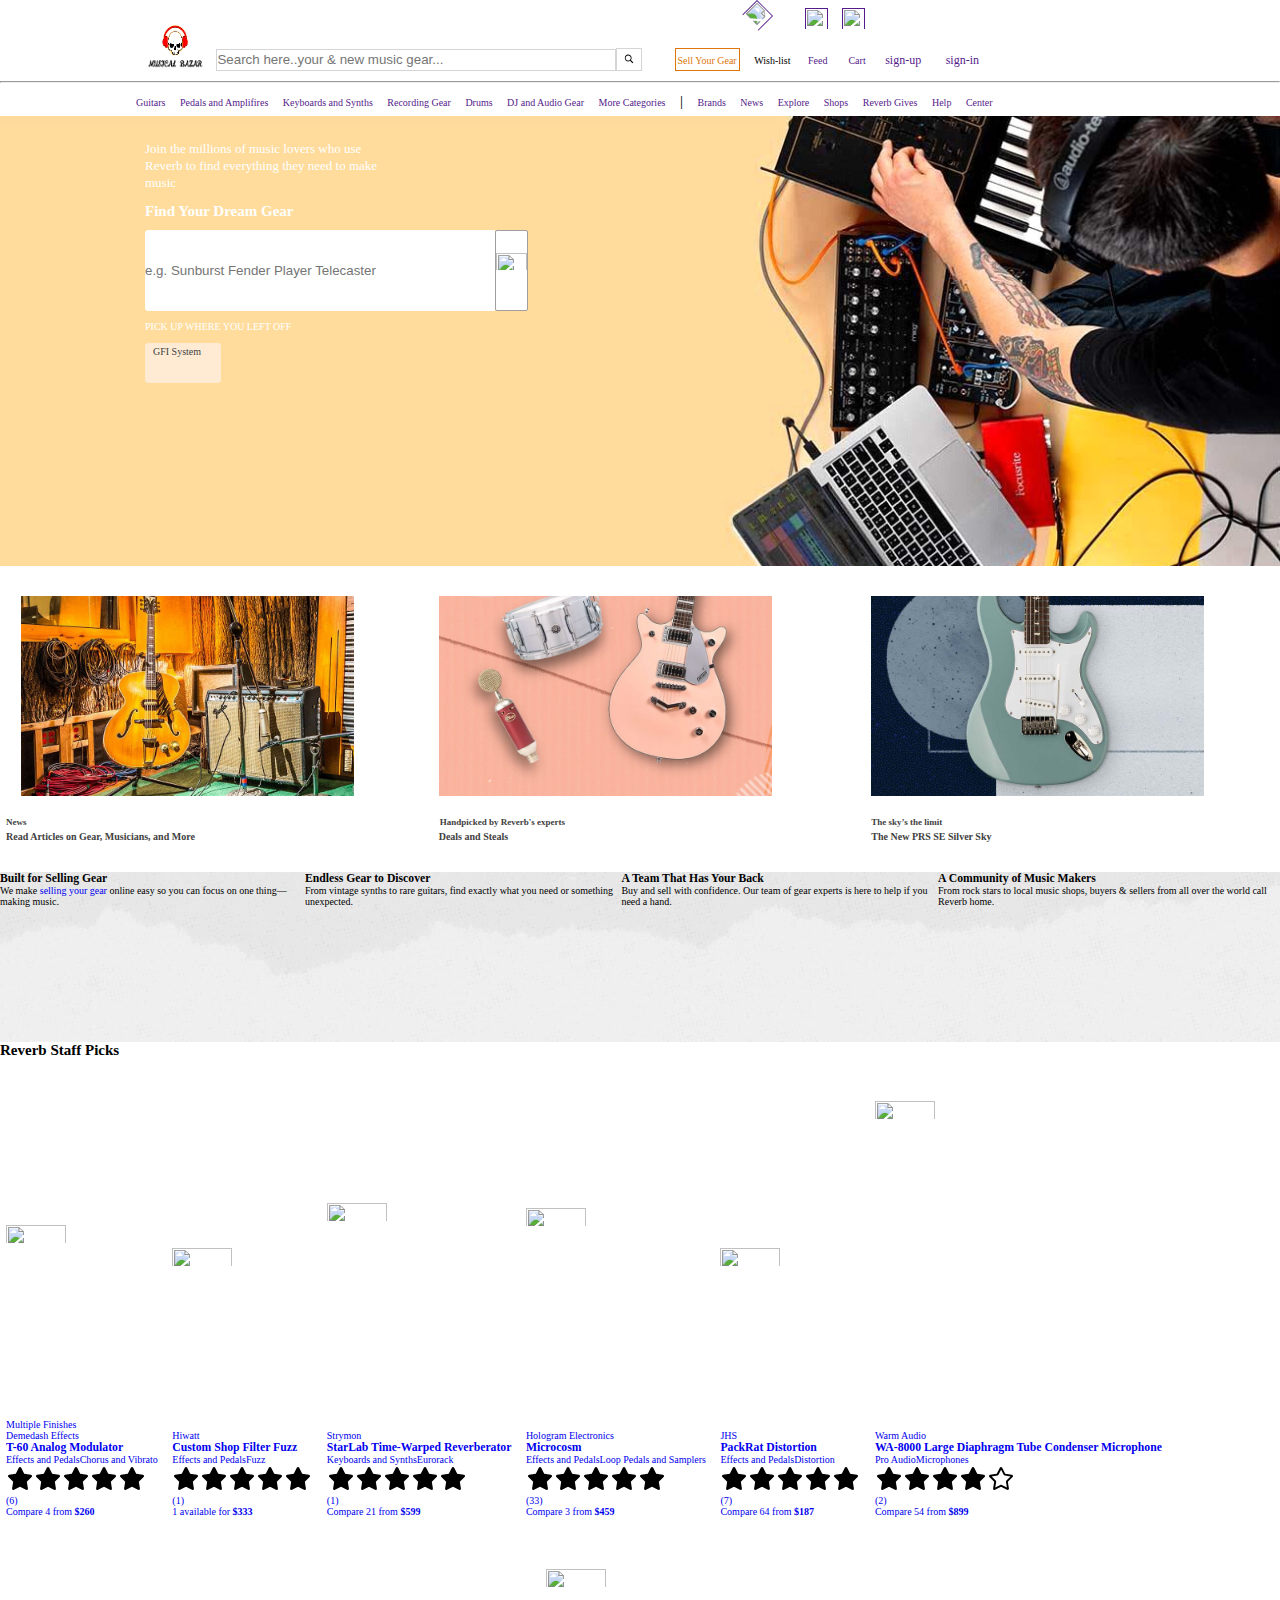
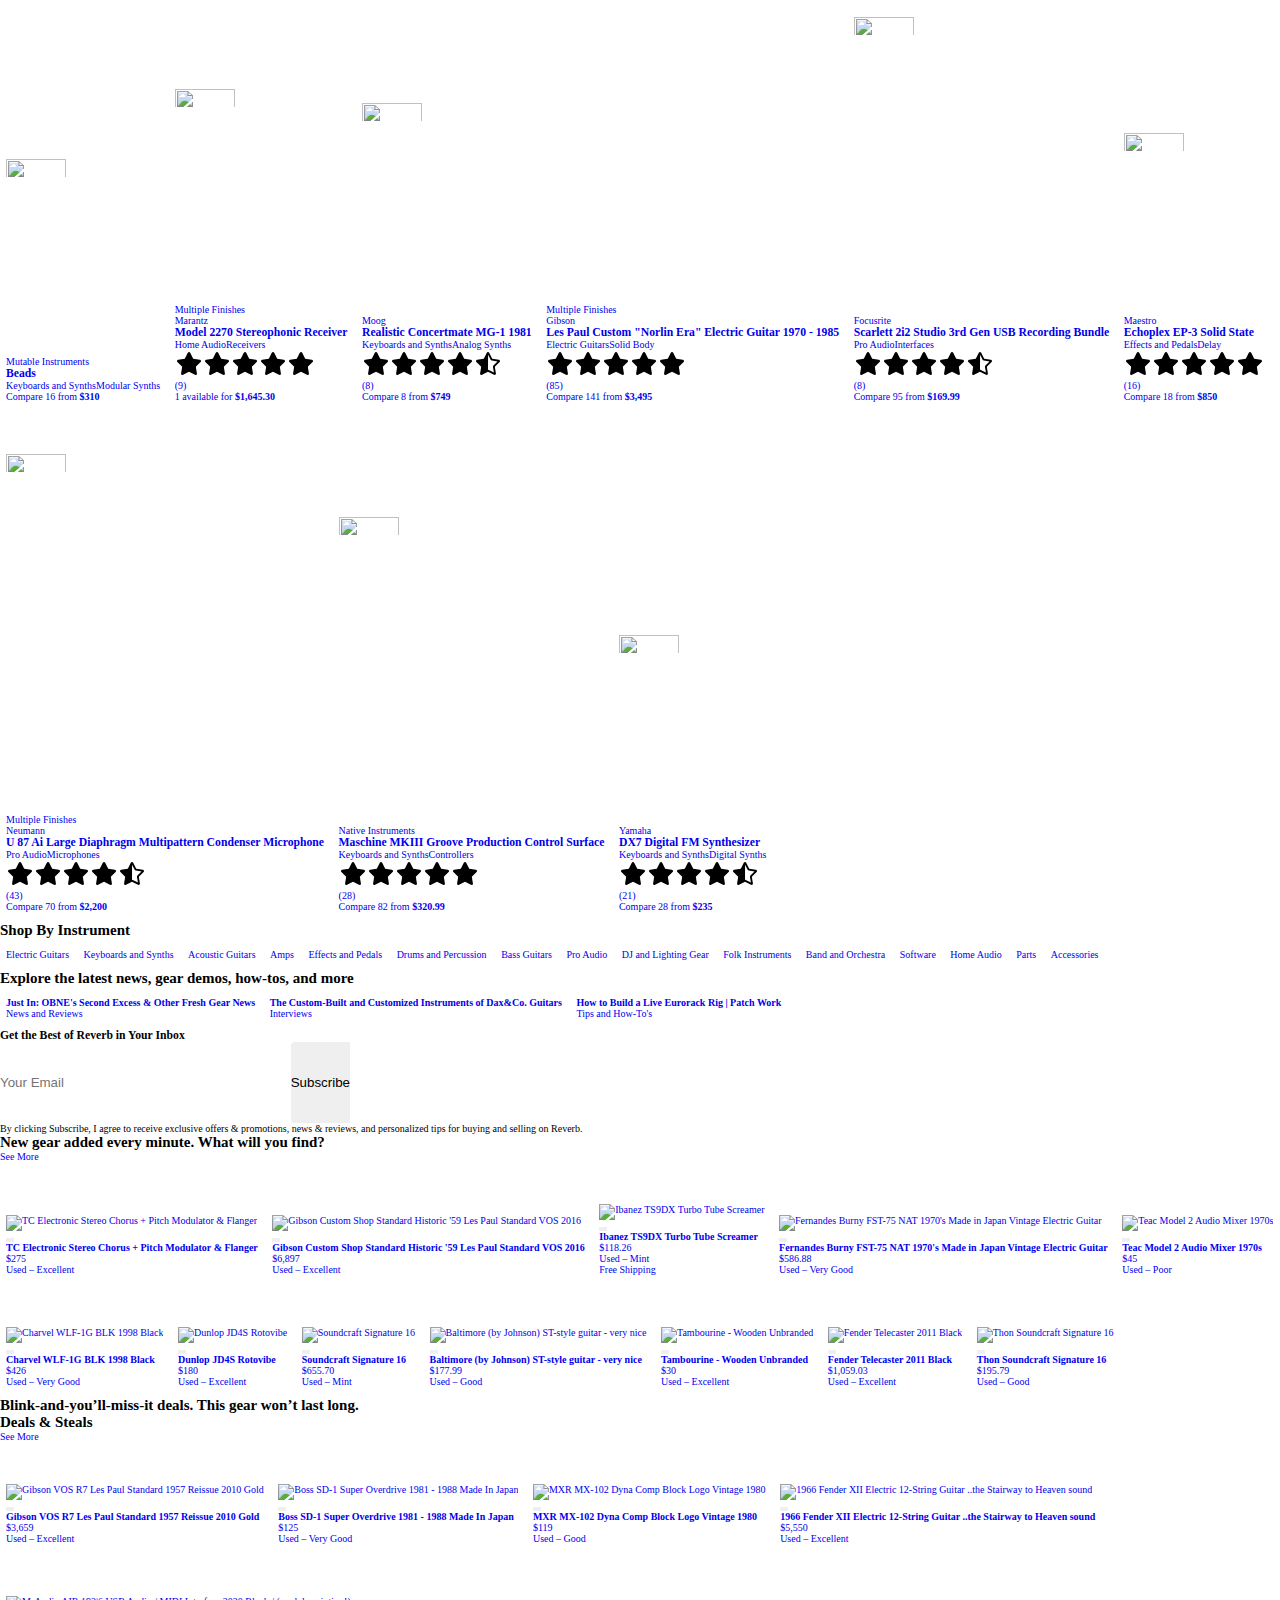
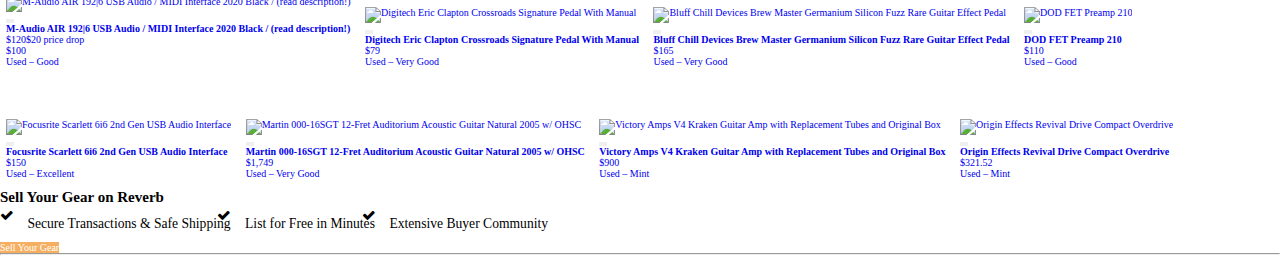
==== commit 7358d8e6: "9/2/22" ====
--- a/templates/index.html
+++ b/templates/index.html
@@ -253,9 +253,8 @@
                 <div class="mosaic-tiles">
                     <ul class="mosaic-tiles__inner">
                         <li class="mosaic-tile">
-                            <a class="mosaic-tile__link" href="https://reverb.com/news">
-                                <div class="mosaic-tile__image"
-                                    style="background-image: url(&quot;https://static.reverb-assets.com/assets/homepage/horizontal-tile-d73b383d2c70966c3e5bd780c1db2c0f274a70d22a27e8e3a45c029c870bdeb9.jpg&quot;);">
+                            <a class="mosaic-tile__link" href="#">
+                                <div class="mosaic-tile__image1">
                                 </div>
                                 <div class="mosaic-tile__text">
                                     <p class="mosaic-tile__subtitle">News</p>
@@ -265,24 +264,20 @@
                         </li>
 
                         <li class="mosaic-tile"><a class="mosaic-tile__link"
-                                href="https://reverb.com/promo/deals-and-steals">
-                                <div class="mosaic-tile__image"
-                                    style="background-image: url(&quot;https://images.reverb.com/image/upload/s--M3Pse7Vf--/a_exif,c_fill,fl_progressive,g_center,h_600,q_auto:good,w_800/v1644249399/snmnrbco9nx75mtsfgek.jpg&quot;);">
+                                href="#">
+                                <div class="mosaic-tile__image2">
                                 </div>
                                 <div class="mosaic-tile__text">
-                                    <p class="mosaic-tile__subtitle">Handpicked by Reverb's experts</p>
+                                    <p class="mosaic-tile__subtitle" style="margin-left: 1px;">Handpicked by Reverb's experts</p>
                                     <h4 class="mosaic-tile__title"> Deals and Steals</h4>
                                 </div>
                             </a>
                         </li>
 
                         <li class="mosaic-tile">
-                            <a class="mosaic-tile__link" href="https://reverb.com/featured/prs-se-silver-sky">
-                                <div class="mosaic-tile__image"
-                                    style="background-image: url(&quot;https://images.reverb.com/image/upload/s--9qMYBB71--/a_exif,c_fill,fl_progressive,g_center,h_600,q_auto:good,w_800/v1641922615/vwti9vmchjnconyehks3.jpg&quot;);">
-                                    <div class="mosaic-tile__ad">
-                                        <span class="amp-tag amp-tag--small amp-tag--inline">Ad</span>
-                                    </div>
+                            <a class="mosaic-tile__link" href="">
+                                <div class="mosaic-tile__image3">
+                                    
                                 </div>
                                 <div class="mosaic-tile__text">
                                     <p class="mosaic-tile__subtitle">The sky’s the limit</p>
@@ -294,10 +289,12 @@
                 </div>
 
 
+
+
+
                 <div class="homepage bg-white pt-half">
                     <div class="homepage-container__component-wrapper"></div>
-                    <section class="homepage-value-props"
-                        style="background-image: url(&quot;https://static.reverb-assets.com/production-assets/webpack/images/section-texture-5f954532d5847542326f.jpg&quot;);">
+                    <section class="homepage-value-props">
                         <div class="homepage-value-props__inner">
                             <div>
                                 <h3><span>Built for Selling Gear</span></h3>
@@ -306,6 +303,7 @@
                             </div>
                             <div>
                                 <h3><span>Endless Gear to Discover</span></h3>
+                                
                                 <p><span>From vintage synths to rare guitars, find exactly what you need or something
                                         unexpected.</span></p>
                             </div>
--- a/assets/css/style.css
+++ b/assets/css/style.css
@@ -491,3 +491,100 @@
     background: #e4e2e0;
 }
 
+.mosaic-tile__subtitle {
+    font-size: .9em;
+    font-weight: 700;
+    line-height: 1.1;
+    margin-bottom: 0.25rem;
+    margin-top: 2.25rem;
+    
+}
+
+.mosaic-tiles {
+    
+    padding-bottom: 2rem;
+    padding-top: 2rem;
+}
+
+.mosaic-tiles__inner {
+    display: -webkit-box;
+    display: -ms-flexbox;
+    display: flex;
+    height: auto;
+    width: 100%;
+}
+li, ol, ul {
+    list-style: none;
+}
+
+.mosaic-tile+.mosaic-tile {
+    margin-left: 1.8rem;
+}
+.mosaic-tile {
+    -webkit-box-flex: 1;
+    -ms-flex: 1;
+    flex: 1;
+}
+
+.mosaic-tile__link {
+    -webkit-box-orient: vertical;
+    -webkit-box-direction: normal;
+    box-shadow: none;
+    color: #414141;
+    display: -ms-flexbox;
+    display: flex;
+    -ms-flex-direction: column;
+    flex-direction: column;
+    height: 100%;
+    
+    transition: opacity .2s ease-in-out;
+}
+
+.mosaic-tile__image1{
+    background-image: url(/assets/images/horizontal-tile-d73b383d2c70966c3e5bd780c1db2c0f274a70d22a27e8e3a45c029c870bdeb9.jpg);
+    
+    background-repeat: no-repeat;
+    background-size: cover;
+    background-position: center;
+    
+}
+
+.mosaic-tile__image2{
+    background-image: url(/assets/images/snmnrbco9nx75mtsfgek.jpg);
+    
+    background-repeat: no-repeat;
+    background-size: cover;
+    background-position: center;
+}
+.mosaic-tile__image3{
+    background-image: url(/assets/images/vwti9vmchjnconyehks3.jpg);
+    
+    background-repeat: no-repeat;
+    background-size: cover;
+    background-position: center;
+    
+}
+.mosaic-tile__image1 {
+    margin-left: 15px;
+}
+
+.mosaic-tile__image1 , .mosaic-tile__image2 , .mosaic-tile__image3{
+    width: 333px;
+    height:200px;
+}
+
+.homepage-value-props{
+background-image: url(/assets/images/section-texture-5f954532d5847542326f.jpg);
+height: 170px
+}
+
+.homepage-value-props__inner{
+    display: flex;
+    align-items: center;
+    
+}
+
+.homepage-value-props__inner h3{
+    align-content: center;
+    /* margin-left: 10px; */
+}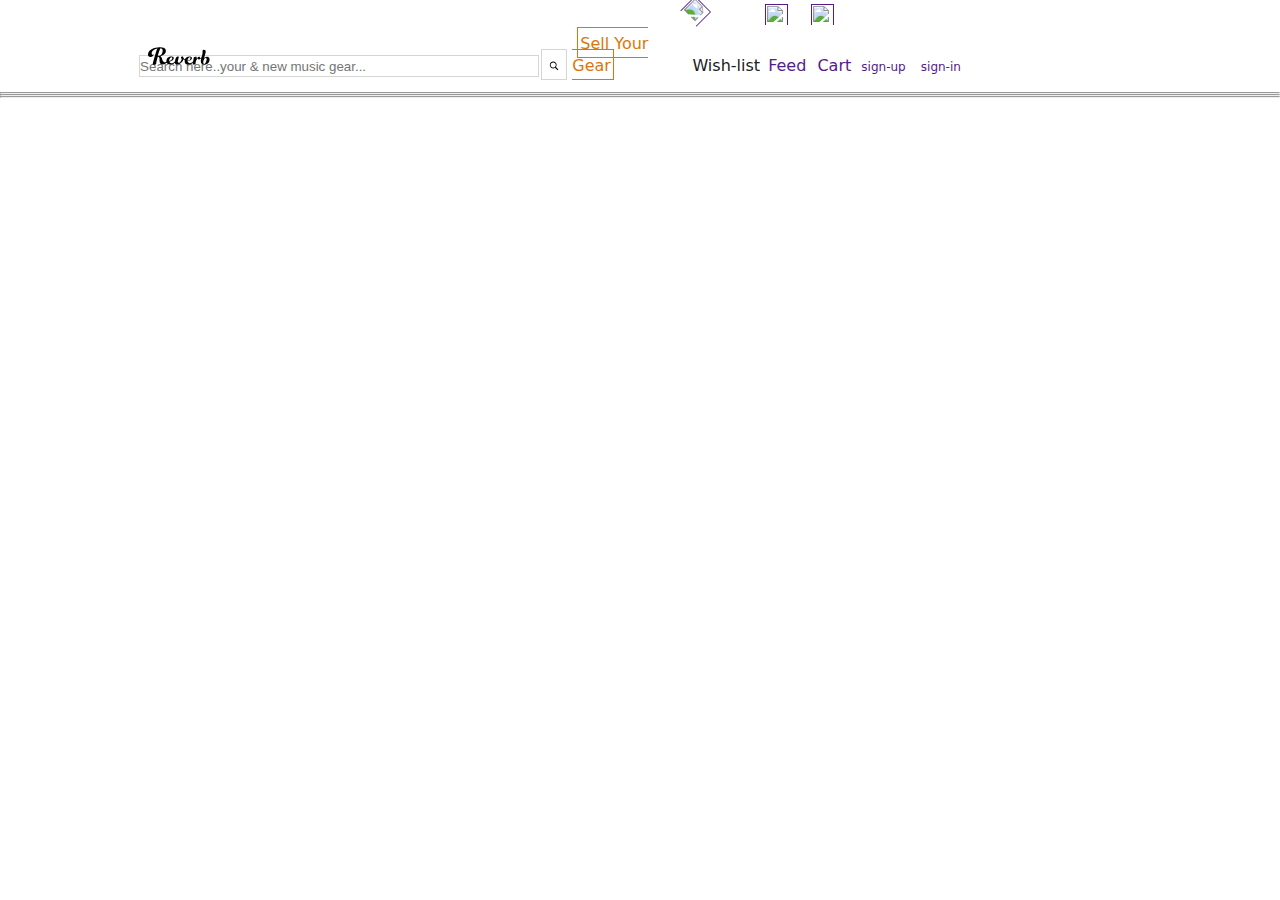
==== commit c181be22: "10/2/22" ====
--- a/templates/index.html
+++ b/templates/index.html
@@ -15,19 +15,21 @@
 <body>
     <!-- nav bar -->
     <header class="instrumentia-header">
-
+<div class="instruemntia-header__main">
+    <div class="instruemntiareverb-header__inner">
+       
         <nav class="instrumentia-nav">
 
             <a href="#" class="menu-span">Menu</a>
             <ul class="instrumentia-nav-ul">
-                <li>
+                <li class="nav-bar-li" id="nav-bar-li">
                     <div class="instrumentia-logo-container">
-                        <a aria-label=" instrumentia-Logo" class="instrumentia-header-logo" href=""><img
-                                src="/assets/images/wonderland.png" alt=""><a>
+                        <a aria-label="instrumentia-Logo" class="instrumentia-header-logo" href="#"><img
+                                src="/assets/images/reverb-logo-1fdc450768bab7dcfe0f.svg" alt=""><a>
                     </div>
                 </li>
 
-                <li id="search-li">
+                <li class="nav-bar-li" id="search-li">
                     <div class="search-input">
                         <input type="text" class="site-search__controls__input" autocorrect="on" autocapitalize="off"
                             placeholder="Search here..your &amp; new music gear..." value="">
@@ -56,13 +58,13 @@
 
                 </li>
 
-                <li>
+                <li class="nav-bar-li">
                     <div class="sell-btn-container">
                         <a class="selling-btn" href="#" type="button">Sell Your Gear</a>
                     </div>
                 </li>
 
-                <li style="list-style-type: none; margin-bottom: -20px;">
+                <li class="nav-bar-li" style=" margin-bottom: -20px;">
                     <div class="wish-list-container">
 
                         <span id="icon">
@@ -71,11 +73,10 @@
                         </span>
                         <span id="icon">Wish-list</span>
 
-
                     </div>
                 </li>
 
-                <li style="list-style-type: none;">
+                <li class="nav-bar-li" style="list-style-type: none;">
                     <div class="my-feed-container">
                         <a aria-label=" instrumentia-Logo" class="instrumentia-header-logo" href=""><img
                                 src="https://img.icons8.com/external-flatart-icons-outline-flatarticons/64/000000/external-feed-devices-flatart-icons-outline-flatarticons.png" />
@@ -88,7 +89,7 @@
 
                 </li>
 
-                <li style="list-style-type: none;">
+                <li class="nav-bar-li" style="list-style-type: none;">
                     <div class="cart-container">
                         <a aria-label=" instrumentia-Logo" class="instrumentia-header-logo" href="">
                             <span id="icon">
@@ -99,13 +100,13 @@
                     </div>
                 </li>
 
-                <li style="list-style-type: none;">
+                <li class="nav-bar-li" style="list-style-type: none;">
                     <div class="sign-up-btn">
                         <a href="">sign-up</a>
                     </div>
                 </li>
 
-                <li style="list-style-type: none;">
+                <li class="nav-bar-li" style="list-style-type: none;">
                     <div class="sign-in-btn">
                         <a href="">sign-in</a>
                     </div>
@@ -114,9 +115,15 @@
             </ul>
 
         </nav>
+    </div>
+</div>
+ 
     </header>
+
     <hr>
-    <div class="instrumentia-header-links">
+
+    <!-- second nav -->
+    <div class="instrumentia-header-links" style="display: none;">
         <ul class="instrumentia-list">
             <li>
 
@@ -196,12 +203,13 @@
 
         </ul>
     </div>
+    <!-- end second nav -->
     <hr>
     <!-- end nav bar -->
 
     <!-- main section -->
 
-    <main class="body-wrapper">
+    <main class="body-wrapper" style="display: none;">
         <section class="section-container">
             <header id="sell_header_2" class="sell__header">
 
@@ -263,12 +271,12 @@
                             </a>
                         </li>
 
-                        <li class="mosaic-tile"><a class="mosaic-tile__link"
-                                href="#">
+                        <li class="mosaic-tile"><a class="mosaic-tile__link" href="#">
                                 <div class="mosaic-tile__image2">
                                 </div>
                                 <div class="mosaic-tile__text">
-                                    <p class="mosaic-tile__subtitle" style="margin-left: 1px;">Handpicked by Reverb's experts</p>
+                                    <p class="mosaic-tile__subtitle" style="margin-left: 1px;">Handpicked by Reverb's
+                                        experts</p>
                                     <h4 class="mosaic-tile__title"> Deals and Steals</h4>
                                 </div>
                             </a>
@@ -277,7 +285,7 @@
                         <li class="mosaic-tile">
                             <a class="mosaic-tile__link" href="">
                                 <div class="mosaic-tile__image3">
-                                    
+
                                 </div>
                                 <div class="mosaic-tile__text">
                                     <p class="mosaic-tile__subtitle">The sky’s the limit</p>
@@ -298,12 +306,13 @@
                         <div class="homepage-value-props__inner">
                             <div>
                                 <h3><span>Built for Selling Gear</span></h3>
-                                <p><span>We make <a href="/sell/search">selling your gear</a> online easy so you can
+                                <p><span>We make <a href="#" style="color: #057bc4;">selling your gear</a> online easy
+                                        so you can
                                         focus on one thing—making music.</span></p>
                             </div>
                             <div>
                                 <h3><span>Endless Gear to Discover</span></h3>
-                                
+
                                 <p><span>From vintage synths to rare guitars, find exactly what you need or something
                                         unexpected.</span></p>
                             </div>
@@ -319,26 +328,34 @@
                             </div>
                         </div>
                     </section>
+
+
+
+<!-- home page component wrapper -->
                     <div class="homepage-container__component-wrapper">
+
                         <div class="dynamic-page dynamic-page--flush-with-header">
+
                             <div>
                                 <div class="dynamic-page__one-col">
                                     <div class="overflowing-row overflowing-row--disable-left-control">
                                         <div class="overflowing-row__inner">
                                             <h2 class="overflowing-row__heading"><span>Reverb Staff Picks</span></h2>
+
                                             <div class="overflowing-row__items">
                                                 <div class="overflowing-row__items__inner">
-                                                    <ul class="tiles tiles--single-row tiles--grow tiles--large">
+                                                  <ul class="tiles tiles--single-row tiles--grow tiles--large">
+
                                                         <li class="tiles__tile">
                                                             <article class="csp-square-card" itemscope=""
-                                                                itemtype="http://schema.org/Product"><a
-                                                                    class="csp-square-card__inner"
-                                                                    href="https://reverb.com/p/demedash-effects-t-60-analog-modulator">
+                                                                itemtype="http://schema.org/Product">
+                                                                <a class="csp-square-card__inner" href="#">
                                                                     <div class="csp-square-card__main">
-                                                                        <div class="image-box"
-                                                                            style="padding-bottom: 100%;"><img
-                                                                                src="https://images.reverb.com/image/upload/s--GXvHunTo--/t_card-square/v1635887099/mw9r6da59cvrchhxdkwj.jpg"
-                                                                                loading="lazy"></div>
+                                                                        <div class="image-box"><img
+                                                                                src="/assets/images/mw9r6da59cvrchhxdkwj.jpg"
+                                                                                loading="lazy">
+                                                                        </div>
+
                                                                         <div class="csp-square-card__finish-indicator">
                                                                             Multiple Finishes</div>
                                                                         <div class="csp-square-card__title">
@@ -349,7 +366,8 @@
                                                                             <div class="csp-square-card__category">
                                                                                 <span>Effects and
                                                                                     Pedals</span><span>Chorus and
-                                                                                    Vibrato</span></div>
+                                                                                    Vibrato</span>
+                                                                            </div>
                                                                             <div>
                                                                                 <meta content="Demedash Effects"
                                                                                     itemtype="http://schema.org/Brand"
@@ -378,11 +396,15 @@
                                                                             </div>
                                                                         </div>
                                                                     </div>
+                                                                    <!-- card details -->
+
                                                                     <div class="csp-square-card__details">
                                                                         <div class="csp-square-card__details__price"
                                                                             itemscope="" itemprop="offers"
                                                                             itemtype="http://schema.org/AggregateOffer">
                                                                             <div class="mb-half">
+
+                                                                                <!-- star rating -->
                                                                                 <div class="star-rating">
                                                                                     <div class="tooltip__trigger star-rating__stars star-rating__stars"
                                                                                         aria-label="5 out of 5 stars"
@@ -445,17 +467,18 @@
                                                                                 <b>$260</b></span>
                                                                         </div>
                                                                     </div>
-                                                                </a></article>
+
+                                                                </a>
+                                                            </article>
                                                         </li>
+
                                                         <li class="tiles__tile">
                                                             <article class="csp-square-card" itemscope=""
                                                                 itemtype="http://schema.org/Product"><a
-                                                                    class="csp-square-card__inner"
-                                                                    href="https://reverb.com/p/hiwatt-custom-shop-filter-fuzz">
+                                                                    class="csp-square-card__inner" href="#">
                                                                     <div class="csp-square-card__main">
-                                                                        <div class="image-box"
-                                                                            style="padding-bottom: 100%;"><img
-                                                                                src="https://images.reverb.com/image/upload/s--mG9rrTMU--/t_card-square/v1639757384/pdesrx7xh2bwpw9szwee.jpg"
+                                                                        <div class="image-box"><img
+                                                                                src="/assets/images/pdesrx7xh2bwpw9szwee.jpg"
                                                                                 loading="lazy"></div>
                                                                         <div class="csp-square-card__title">
                                                                             <div class="size-90 weight-normal">Hiwatt
@@ -464,7 +487,8 @@
                                                                                 Custom Shop Filter Fuzz</h3>
                                                                             <div class="csp-square-card__category">
                                                                                 <span>Effects and
-                                                                                    Pedals</span><span>Fuzz</span></div>
+                                                                                    Pedals</span><span>Fuzz</span>
+                                                                            </div>
                                                                             <div>
                                                                                 <meta content="Hiwatt"
                                                                                     itemtype="http://schema.org/Brand"
@@ -493,11 +517,13 @@
                                                                             </div>
                                                                         </div>
                                                                     </div>
+                                                                    <!-- card details -->
                                                                     <div class="csp-square-card__details">
                                                                         <div class="csp-square-card__details__price"
                                                                             itemscope="" itemprop="offers"
                                                                             itemtype="http://schema.org/AggregateOffer">
                                                                             <div class="mb-half">
+                                                                                <!-- star rating -->
                                                                                 <div class="star-rating">
                                                                                     <div class="tooltip__trigger star-rating__stars star-rating__stars"
                                                                                         aria-label="5 out of 5 stars"
@@ -562,15 +588,14 @@
                                                                     </div>
                                                                 </a></article>
                                                         </li>
+
                                                         <li class="tiles__tile">
                                                             <article class="csp-square-card" itemscope=""
                                                                 itemtype="http://schema.org/Product"><a
-                                                                    class="csp-square-card__inner"
-                                                                    href="https://reverb.com/p/strymon-starlab-time-warped-reverberator">
+                                                                    class="csp-square-card__inner" href="#">
                                                                     <div class="csp-square-card__main">
-                                                                        <div class="image-box"
-                                                                            style="padding-bottom: 100%;"><img
-                                                                                src="https://images.reverb.com/image/upload/s--_lIa6P_W--/t_card-square/v1635886614/onijefuy0birvfkwemtg.jpg"
+                                                                        <div class="image-box"><img
+                                                                                src="/assets/images/onijefuy0birvfkwemtg.jpg"
                                                                                 loading="lazy"></div>
                                                                         <div class="csp-square-card__title">
                                                                             <div class="size-90 weight-normal">Strymon
@@ -609,11 +634,13 @@
                                                                             </div>
                                                                         </div>
                                                                     </div>
+                                                                    <!-- card details -->
                                                                     <div class="csp-square-card__details">
                                                                         <div class="csp-square-card__details__price"
                                                                             itemscope="" itemprop="offers"
                                                                             itemtype="http://schema.org/AggregateOffer">
                                                                             <div class="mb-half">
+                                                                                <!-- star rating -->
                                                                                 <div class="star-rating">
                                                                                     <div class="tooltip__trigger star-rating__stars star-rating__stars"
                                                                                         aria-label="5 out of 5 stars"
@@ -679,15 +706,14 @@
                                                                     </div>
                                                                 </a></article>
                                                         </li>
+
                                                         <li class="tiles__tile">
                                                             <article class="csp-square-card" itemscope=""
                                                                 itemtype="http://schema.org/Product"><a
-                                                                    class="csp-square-card__inner"
-                                                                    href="https://reverb.com/p/hologram-electronics-microcosm">
+                                                                    class="csp-square-card__inner" href="#">
                                                                     <div class="csp-square-card__main">
-                                                                        <div class="image-box"
-                                                                            style="padding-bottom: 100%;"><img
-                                                                                src="https://images.reverb.com/image/upload/s--lAWlz8Bi--/t_card-square/v1605403996/bk7bg6vaiab3ws0m8tvs.jpg"
+                                                                        <div class="image-box"><img
+                                                                                src="/assets/images/bk7bg6vaiab3ws0m8tvs.jpg"
                                                                                 loading="lazy"></div>
                                                                         <div class="csp-square-card__title">
                                                                             <div class="size-90 weight-normal">Hologram
@@ -697,7 +723,8 @@
                                                                             <div class="csp-square-card__category">
                                                                                 <span>Effects and
                                                                                     Pedals</span><span>Loop Pedals and
-                                                                                    Samplers</span></div>
+                                                                                    Samplers</span>
+                                                                            </div>
                                                                             <div>
                                                                                 <meta content="Hologram Electronics"
                                                                                     itemtype="http://schema.org/Brand"
@@ -726,11 +753,13 @@
                                                                             </div>
                                                                         </div>
                                                                     </div>
+                                                                    <!-- card details -->
                                                                     <div class="csp-square-card__details">
                                                                         <div class="csp-square-card__details__price"
                                                                             itemscope="" itemprop="offers"
                                                                             itemtype="http://schema.org/AggregateOffer">
                                                                             <div class="mb-half">
+                                                                                <!-- star rating -->
                                                                                 <div class="star-rating">
                                                                                     <div class="tooltip__trigger star-rating__stars star-rating__stars"
                                                                                         aria-label="4.79 out of 5 stars"
@@ -795,15 +824,14 @@
                                                                     </div>
                                                                 </a></article>
                                                         </li>
+
                                                         <li class="tiles__tile">
                                                             <article class="csp-square-card" itemscope=""
                                                                 itemtype="http://schema.org/Product"><a
-                                                                    class="csp-square-card__inner"
-                                                                    href="https://reverb.com/p/jhs-packrat-distortion">
+                                                                    class="csp-square-card__inner" href="#">
                                                                     <div class="csp-square-card__main">
-                                                                        <div class="image-box"
-                                                                            style="padding-bottom: 100%;"><img
-                                                                                src="https://images.reverb.com/image/upload/s--HfLfbjUH--/t_card-square/v1635449478/apfoeflfbhztirf2wqgz.png"
+                                                                        <div class="image-box"><img
+                                                                                src="/assets/images/apfoeflfbhztirf2wqgz.png"
                                                                                 loading="lazy"></div>
                                                                         <div class="csp-square-card__title">
                                                                             <div class="size-90 weight-normal">JHS</div>
@@ -840,11 +868,13 @@
                                                                             </div>
                                                                         </div>
                                                                     </div>
+                                                                    <!-- card details -->
                                                                     <div class="csp-square-card__details">
                                                                         <div class="csp-square-card__details__price"
                                                                             itemscope="" itemprop="offers"
                                                                             itemtype="http://schema.org/AggregateOffer">
                                                                             <div class="mb-half">
+                                                                                <!-- star rating -->
                                                                                 <div class="star-rating">
                                                                                     <div class="tooltip__trigger star-rating__stars star-rating__stars"
                                                                                         aria-label="5 out of 5 stars"
@@ -910,15 +940,15 @@
                                                                     </div>
                                                                 </a></article>
                                                         </li>
-                                                        <li class="tiles__tile">
+
+
+                                                        <li class="tiles__tile" >
                                                             <article class="csp-square-card" itemscope=""
                                                                 itemtype="http://schema.org/Product"><a
-                                                                    class="csp-square-card__inner"
-                                                                    href="https://reverb.com/p/warm-audio-wa-8000-large-diaphragm-tube-condenser-microphone">
+                                                                    class="csp-square-card__inner" href="#">
                                                                     <div class="csp-square-card__main">
-                                                                        <div class="image-box"
-                                                                            style="padding-bottom: 100%;"><img
-                                                                                src="https://images.reverb.com/image/upload/s--kQQLi8c8--/t_card-square/v1633445553/wanedavjmsl7azlazexc.jpg"
+                                                                        <div class="image-box"><img
+                                                                                src="/assets/images/wanedavjmsl7azlazexc.jpg"
                                                                                 loading="lazy"></div>
                                                                         <div class="csp-square-card__title">
                                                                             <div class="size-90 weight-normal">Warm
@@ -958,11 +988,13 @@
                                                                             </div>
                                                                         </div>
                                                                     </div>
+                                                                    <!-- card details -->
                                                                     <div class="csp-square-card__details">
                                                                         <div class="csp-square-card__details__price"
                                                                             itemscope="" itemprop="offers"
                                                                             itemtype="http://schema.org/AggregateOffer">
                                                                             <div class="mb-half">
+                                                                                <!-- star rating -->
                                                                                 <div class="star-rating">
                                                                                     <div class="tooltip__trigger star-rating__stars star-rating__stars"
                                                                                         aria-label="4 out of 5 stars"
@@ -1030,15 +1062,13 @@
                                                                     </div>
                                                                 </a></article>
                                                         </li>
-                                                        <li class="tiles__tile">
+                                                        <li class="tiles__tile" >
                                                             <article class="csp-square-card" itemscope=""
                                                                 itemtype="http://schema.org/Product"><a
-                                                                    class="csp-square-card__inner"
-                                                                    href="https://reverb.com/p/mutable-instruments-beads">
+                                                                    class="csp-square-card__inner" href="#">
                                                                     <div class="csp-square-card__main">
-                                                                        <div class="image-box"
-                                                                            style="padding-bottom: 100%;"><img
-                                                                                src="https://images.reverb.com/image/upload/s--SUhi6JFZ--/t_card-square/v1614616340/gb4lvf7cv24lllkut0h6.png"
+                                                                        <div class="image-box"><img
+                                                                                src="/assets/images/gb4lvf7cv24lllkut0h6.png"
                                                                                 loading="lazy"></div>
                                                                         <div class="csp-square-card__title">
                                                                             <div class="size-90 weight-normal">Mutable
@@ -1048,7 +1078,8 @@
                                                                             <div class="csp-square-card__category">
                                                                                 <span>Keyboards and
                                                                                     Synths</span><span>Modular
-                                                                                    Synths</span></div>
+                                                                                    Synths</span>
+                                                                            </div>
                                                                             <div>
                                                                                 <meta content="Mutable Instruments"
                                                                                     itemtype="http://schema.org/Brand"
@@ -1065,6 +1096,7 @@
                                                                             </div>
                                                                         </div>
                                                                     </div>
+                                                                    <!-- card details -->
                                                                     <div class="csp-square-card__details">
                                                                         <div class="csp-square-card__details__price"
                                                                             itemscope="" itemprop="offers"
@@ -1077,19 +1109,18 @@
                                                                                 <meta itemprop="lowPrice"
                                                                                     content="310.00">
                                                                             </span><span>Compare 16 from
-                                                                                <b>$310</b></span></div>
+                                                                                <b>$310</b></span>
+                                                                        </div>
                                                                     </div>
                                                                 </a></article>
                                                         </li>
-                                                        <li class="tiles__tile">
+                                                        <li class="tiles__tile" >
                                                             <article class="csp-square-card" itemscope=""
                                                                 itemtype="http://schema.org/Product"><a
-                                                                    class="csp-square-card__inner"
-                                                                    href="https://reverb.com/p/marantz-model-2270-stereophonic-receiver">
+                                                                    class="csp-square-card__inner" href="#">
                                                                     <div class="csp-square-card__main">
-                                                                        <div class="image-box"
-                                                                            style="padding-bottom: 100%;"><img
-                                                                                src="https://images.reverb.com/image/upload/s--6w_tC0-_--/t_card-square/v1550528818/x8pupallcnphy9f3kabq.jpg"
+                                                                        <div class="image-box"><img
+                                                                                src="/assets/images/x8pupallcnphy9f3kabq.jpg"
                                                                                 loading="lazy"></div>
                                                                         <div class="csp-square-card__finish-indicator">
                                                                             Multiple Finishes</div>
@@ -1130,11 +1161,13 @@
                                                                             </div>
                                                                         </div>
                                                                     </div>
+                                                                    <!-- card details -->
                                                                     <div class="csp-square-card__details">
                                                                         <div class="csp-square-card__details__price"
                                                                             itemscope="" itemprop="offers"
                                                                             itemtype="http://schema.org/AggregateOffer">
                                                                             <div class="mb-half">
+                                                                                <!-- star rating -->
                                                                                 <div class="star-rating">
                                                                                     <div class="tooltip__trigger star-rating__stars star-rating__stars"
                                                                                         aria-label="4.78 out of 5 stars"
@@ -1199,15 +1232,13 @@
                                                                     </div>
                                                                 </a></article>
                                                         </li>
-                                                        <li class="tiles__tile">
+                                                        <li class="tiles__tile" >
                                                             <article class="csp-square-card" itemscope=""
                                                                 itemtype="http://schema.org/Product"><a
-                                                                    class="csp-square-card__inner"
-                                                                    href="https://reverb.com/p/moog-realistic-concertmate-mg-1">
+                                                                    class="csp-square-card__inner" href="#">
                                                                     <div class="csp-square-card__main">
-                                                                        <div class="image-box"
-                                                                            style="padding-bottom: 100%;"><img
-                                                                                src="https://images.reverb.com/image/upload/s--OtD_SLjA--/t_card-square/v1557424613/mots9tuorgu5pxexw4gh.png"
+                                                                        <div class="image-box"><img
+                                                                                src="/assets/images/mots9tuorgu5pxexw4gh.png"
                                                                                 loading="lazy"></div>
                                                                         <div class="csp-square-card__title">
                                                                             <div class="size-90 weight-normal">Moog
@@ -1217,7 +1248,8 @@
                                                                             <div class="csp-square-card__category">
                                                                                 <span>Keyboards and
                                                                                     Synths</span><span>Analog
-                                                                                    Synths</span></div>
+                                                                                    Synths</span>
+                                                                            </div>
                                                                             <div>
                                                                                 <meta content="Moog"
                                                                                     itemtype="http://schema.org/Brand"
@@ -1246,11 +1278,13 @@
                                                                             </div>
                                                                         </div>
                                                                     </div>
+                                                                    <!-- card details -->
                                                                     <div class="csp-square-card__details">
                                                                         <div class="csp-square-card__details__price"
                                                                             itemscope="" itemprop="offers"
                                                                             itemtype="http://schema.org/AggregateOffer">
                                                                             <div class="mb-half">
+                                                                                <!-- star rating -->
                                                                                 <div class="star-rating">
                                                                                     <div class="tooltip__trigger star-rating__stars star-rating__stars"
                                                                                         aria-label="4.5 out of 5 stars"
@@ -1317,15 +1351,13 @@
                                                                     </div>
                                                                 </a></article>
                                                         </li>
-                                                        <li class="tiles__tile">
+                                                        <li class="tiles__tile" >
                                                             <article class="csp-square-card" itemscope=""
                                                                 itemtype="http://schema.org/Product"><a
-                                                                    class="csp-square-card__inner"
-                                                                    href="https://reverb.com/p/gibson-les-paul-custom-electric-guitar-1970-1985">
+                                                                    class="csp-square-card__inner" href="#">
                                                                     <div class="csp-square-card__main">
-                                                                        <div class="image-box"
-                                                                            style="padding-bottom: 100%;"><img
-                                                                                src="https://images.reverb.com/image/upload/s--A62h_ohL--/t_card-square/v1621547407/adlihol7tuzeflnyjkij.jpg"
+                                                                        <div class="image-box"><img
+                                                                                src="/assets/images/adlihol7tuzeflnyjkij.jpg"
                                                                                 loading="lazy"></div>
                                                                         <div class="csp-square-card__finish-indicator">
                                                                             Multiple Finishes</div>
@@ -1337,7 +1369,8 @@
                                                                                 Guitar 1970 - 1985</h3>
                                                                             <div class="csp-square-card__category">
                                                                                 <span>Electric Guitars</span><span>Solid
-                                                                                    Body</span></div>
+                                                                                    Body</span>
+                                                                            </div>
                                                                             <div>
                                                                                 <meta content="Gibson"
                                                                                     itemtype="http://schema.org/Brand"
@@ -1366,11 +1399,13 @@
                                                                             </div>
                                                                         </div>
                                                                     </div>
+                                                                    <!-- card details -->
                                                                     <div class="csp-square-card__details">
                                                                         <div class="csp-square-card__details__price"
                                                                             itemscope="" itemprop="offers"
                                                                             itemtype="http://schema.org/AggregateOffer">
                                                                             <div class="mb-half">
+                                                                                <!-- star rating -->
                                                                                 <div class="star-rating">
                                                                                     <div class="tooltip__trigger star-rating__stars star-rating__stars"
                                                                                         aria-label="4.98 out of 5 stars"
@@ -1436,15 +1471,13 @@
                                                                     </div>
                                                                 </a></article>
                                                         </li>
-                                                        <li class="tiles__tile">
+                                                        <li class="tiles__tile" >
                                                             <article class="csp-square-card" itemscope=""
                                                                 itemtype="http://schema.org/Product"><a
-                                                                    class="csp-square-card__inner"
-                                                                    href="https://reverb.com/p/focusrite-scarlett-2i2-studio-3rd-gen-usb-recording-bundle">
+                                                                    class="csp-square-card__inner" href="#">
                                                                     <div class="csp-square-card__main">
-                                                                        <div class="image-box"
-                                                                            style="padding-bottom: 100%;"><img
-                                                                                src="https://images.reverb.com/image/upload/s--cuma9DK9--/t_card-square/v1562876587/ngiv7zkwhs2ri3xmf1qn.jpg"
+                                                                        <div class="image-box"><img
+                                                                                src="/assets/images/ngiv7zkwhs2ri3xmf1qn.jpg"
                                                                                 loading="lazy"></div>
                                                                         <div class="csp-square-card__title">
                                                                             <div class="size-90 weight-normal">Focusrite
@@ -1484,11 +1517,13 @@
                                                                             </div>
                                                                         </div>
                                                                     </div>
+                                                                    <!-- card details -->
                                                                     <div class="csp-square-card__details">
                                                                         <div class="csp-square-card__details__price"
                                                                             itemscope="" itemprop="offers"
                                                                             itemtype="http://schema.org/AggregateOffer">
                                                                             <div class="mb-half">
+                                                                                <!-- star rating -->
                                                                                 <div class="star-rating">
                                                                                     <div class="tooltip__trigger star-rating__stars star-rating__stars"
                                                                                         aria-label="4.63 out of 5 stars"
@@ -1556,15 +1591,13 @@
                                                                     </div>
                                                                 </a></article>
                                                         </li>
-                                                        <li class="tiles__tile">
+                                                        <li class="tiles__tile" >
                                                             <article class="csp-square-card" itemscope=""
                                                                 itemtype="http://schema.org/Product"><a
-                                                                    class="csp-square-card__inner"
-                                                                    href="https://reverb.com/p/maestro-echoplex-ep-3-solid-state">
+                                                                    class="csp-square-card__inner" href="#">
                                                                     <div class="csp-square-card__main">
-                                                                        <div class="image-box"
-                                                                            style="padding-bottom: 100%;"><img
-                                                                                src="https://images.reverb.com/image/upload/s--v4_OFEKj--/t_card-square/v1642803128/st0otcdcoiwvpjaoo2w8.png"
+                                                                        <div class="image-box"><img
+                                                                                src="/assets/images/st0otcdcoiwvpjaoo2w8.png"
                                                                                 loading="lazy"></div>
                                                                         <div class="csp-square-card__title">
                                                                             <div class="size-90 weight-normal">Maestro
@@ -1603,11 +1636,13 @@
                                                                             </div>
                                                                         </div>
                                                                     </div>
+                                                                    <!-- card details -->
                                                                     <div class="csp-square-card__details">
                                                                         <div class="csp-square-card__details__price"
                                                                             itemscope="" itemprop="offers"
                                                                             itemtype="http://schema.org/AggregateOffer">
                                                                             <div class="mb-half">
+                                                                                <!-- star rating -->
                                                                                 <div class="star-rating">
                                                                                     <div class="tooltip__trigger star-rating__stars star-rating__stars"
                                                                                         aria-label="4.75 out of 5 stars"
@@ -1673,15 +1708,13 @@
                                                                     </div>
                                                                 </a></article>
                                                         </li>
-                                                        <li class="tiles__tile">
+                                                        <li class="tiles__tile" >
                                                             <article class="csp-square-card" itemscope=""
                                                                 itemtype="http://schema.org/Product"><a
-                                                                    class="csp-square-card__inner"
-                                                                    href="https://reverb.com/p/neumann-u-87-ai">
+                                                                    class="csp-square-card__inner" href="#">
                                                                     <div class="csp-square-card__main">
-                                                                        <div class="image-box"
-                                                                            style="padding-bottom: 100%;"><img
-                                                                                src="https://images.reverb.com/image/upload/s--_nQV81De--/t_card-square/v1471621675/ld0pn6zfzqrbihsskxxi.jpg"
+                                                                        <div class="image-box"><img
+                                                                                src="/assets/images/ld0pn6zfzqrbihsskxxi.jpg"
                                                                                 loading="lazy"></div>
                                                                         <div class="csp-square-card__finish-indicator">
                                                                             Multiple Finishes</div>
@@ -1723,11 +1756,13 @@
                                                                             </div>
                                                                         </div>
                                                                     </div>
+                                                                    <!-- card details -->
                                                                     <div class="csp-square-card__details">
                                                                         <div class="csp-square-card__details__price"
                                                                             itemscope="" itemprop="offers"
                                                                             itemtype="http://schema.org/AggregateOffer">
                                                                             <div class="mb-half">
+                                                                                <!-- star rating -->
                                                                                 <div class="star-rating">
                                                                                     <div class="tooltip__trigger star-rating__stars star-rating__stars"
                                                                                         aria-label="4.7 out of 5 stars"
@@ -1795,15 +1830,13 @@
                                                                     </div>
                                                                 </a></article>
                                                         </li>
-                                                        <li class="tiles__tile">
+                                                        <li class="tiles__tile" >
                                                             <article class="csp-square-card" itemscope=""
                                                                 itemtype="http://schema.org/Product"><a
-                                                                    class="csp-square-card__inner"
-                                                                    href="https://reverb.com/p/native-instruments-maschine-mkiii-groove-production-control-surface">
+                                                                    class="csp-square-card__inner" href="#">
                                                                     <div class="csp-square-card__main">
-                                                                        <div class="image-box"
-                                                                            style="padding-bottom: 100%;"><img
-                                                                                src="https://images.reverb.com/image/upload/s--IPAJ9T7O--/a_exif,c_thumb,f_auto,fl_progressive,g_south,h_296,q_auto:eco,w_296/v1507101912/spzwdedbxdjztxnia7fg.jpg"
+                                                                        <div class="image-box"><img
+                                                                                src="/assets/images/spzwdedbxdjztxnia7fg.jpg"
                                                                                 loading="lazy"></div>
                                                                         <div class="csp-square-card__title">
                                                                             <div class="size-90 weight-normal">Native
@@ -1843,11 +1876,13 @@
                                                                             </div>
                                                                         </div>
                                                                     </div>
+                                                                    <!-- card details -->
                                                                     <div class="csp-square-card__details">
                                                                         <div class="csp-square-card__details__price"
                                                                             itemscope="" itemprop="offers"
                                                                             itemtype="http://schema.org/AggregateOffer">
                                                                             <div class="mb-half">
+                                                                                <!-- star rating -->
                                                                                 <div class="star-rating">
                                                                                     <div class="tooltip__trigger star-rating__stars star-rating__stars"
                                                                                         aria-label="4.82 out of 5 stars"
@@ -1916,12 +1951,10 @@
                                                         <li class="tiles__tile">
                                                             <article class="csp-square-card" itemscope=""
                                                                 itemtype="http://schema.org/Product"><a
-                                                                    class="csp-square-card__inner"
-                                                                    href="https://reverb.com/p/yamaha-dx7">
+                                                                    class="csp-square-card__inner" href="#">
                                                                     <div class="csp-square-card__main">
-                                                                        <div class="image-box"
-                                                                            style="padding-bottom: 100%;"><img
-                                                                                src="https://images.reverb.com/image/upload/s--6vvBeeMH--/t_card-square/v1622575719/wkhiisamdz7kyhjz9luo.png"
+                                                                        <div class="image-box"><img
+                                                                                src="/assets/images/wkhiisamdz7kyhjz9luo.png"
                                                                                 loading="lazy"></div>
                                                                         <div class="csp-square-card__title">
                                                                             <div class="size-90 weight-normal">Yamaha
@@ -1931,7 +1964,8 @@
                                                                             <div class="csp-square-card__category">
                                                                                 <span>Keyboards and
                                                                                     Synths</span><span>Digital
-                                                                                    Synths</span></div>
+                                                                                    Synths</span>
+                                                                            </div>
                                                                             <div>
                                                                                 <meta content="Yamaha"
                                                                                     itemtype="http://schema.org/Brand"
@@ -1960,11 +1994,13 @@
                                                                             </div>
                                                                         </div>
                                                                     </div>
+                                                                    <!-- card details -->
                                                                     <div class="csp-square-card__details">
                                                                         <div class="csp-square-card__details__price"
                                                                             itemscope="" itemprop="offers"
                                                                             itemtype="http://schema.org/AggregateOffer">
                                                                             <div class="mb-half">
+                                                                                <!-- star rating -->
                                                                                 <div class="star-rating">
                                                                                     <div class="tooltip__trigger star-rating__stars star-rating__stars"
                                                                                         aria-label="4.67 out of 5 stars"
@@ -2039,12 +2075,17 @@
                                                 <div class="overflowing-row__control overflowing-row__control--right">
                                                 </div>
                                             </div>
+
                                         </div>
                                     </div>
                                 </div>
                             </div>
+
                         </div>
+
                     </div>
+
+
                     <h2 class="homepage__subheading">Shop By Instrument</h2>
                     <div class="homepage-container__component-wrapper homepage-container__component-wrapper--thin">
                         <section>
@@ -2053,136 +2094,137 @@
                                     <div class="overflowing-row__items">
                                         <div class="overflowing-row__items__inner">
                                             <ul class="tiles tiles--single-row tiles--large">
-                                                <li class="tiles__tile"><a class="category-item"
-                                                        href="https://reverb.com/c/electric-guitars/">
-                                                        <div class="category-item__image"
-                                                            style="background-image: url(&quot;https://reverb-res.cloudinary.com/image/upload/v1588713734/1-Electric-Guitars_so8uof.jpg&quot;);">
+                                                <li class="tiles__tile">
+                                                    <a class="category-item"
+                                                        href="">
+                                                        <div  class="category-item__image"  id="category-item__image1"
+                                                            >
                                                         </div>
                                                         <div class="category-item__footer">
                                                             <div class="category-item__text">Electric Guitars</div>
                                                         </div>
                                                     </a></li>
                                                 <li class="tiles__tile"><a class="category-item"
-                                                        href="https://reverb.com/c/keyboards-and-synths/">
-                                                        <div class="category-item__image"
-                                                            style="background-image: url(&quot;https://reverb-res.cloudinary.com/image/upload/v1588713734/2-Synths_fagrao.jpg&quot;);">
+                                                        href="">
+                                                        <div  class="category-item__image"  id="category-item__image2"
+                                                             >
                                                         </div>
                                                         <div class="category-item__footer">
                                                             <div class="category-item__text">Keyboards and Synths</div>
                                                         </div>
                                                     </a></li>
                                                 <li class="tiles__tile"><a class="category-item"
-                                                        href="https://reverb.com/c/acoustic-guitars/">
-                                                        <div class="category-item__image"
-                                                            style="background-image: url(&quot;https://reverb-res.cloudinary.com/image/upload/v1588713734/3-Acoustic_zwfdsz.jpg&quot;);">
+                                                        href="">
+                                                        <div  class="category-item__image"  id="category-item__image3"
+                                                             >
                                                         </div>
                                                         <div class="category-item__footer">
                                                             <div class="category-item__text">Acoustic Guitars</div>
                                                         </div>
                                                     </a></li>
                                                 <li class="tiles__tile"><a class="category-item"
-                                                        href="https://reverb.com/c/amps/">
-                                                        <div class="category-item__image"
-                                                            style="background-image: url(&quot;https://reverb-res.cloudinary.com/image/upload/v1588713735/4-Amps_ssbqna.jpg&quot;);">
+                                                        href="">
+                                                        <div  class="category-item__image" id="category-item__image4"
+                                                             >
                                                         </div>
                                                         <div class="category-item__footer">
                                                             <div class="category-item__text">Amps</div>
                                                         </div>
                                                     </a></li>
                                                 <li class="tiles__tile"><a class="category-item"
-                                                        href="https://reverb.com/c/effects-and-pedals/">
-                                                        <div class="category-item__image"
-                                                            style="background-image: url(&quot;https://reverb-res.cloudinary.com/image/upload/v1588713734/5-Effects_gmynv4.jpg&quot;);">
+                                                        href="">
+                                                        <div  class="category-item__image"  id="category-item__image5"
+                                                             >
                                                         </div>
                                                         <div class="category-item__footer">
                                                             <div class="category-item__text">Effects and Pedals</div>
                                                         </div>
                                                     </a></li>
                                                 <li class="tiles__tile"><a class="category-item"
-                                                        href="https://reverb.com/c/drums-and-percussion/">
-                                                        <div class="category-item__image"
-                                                            style="background-image: url(&quot;https://reverb-res.cloudinary.com/image/upload/v1588713734/6-Drums_pzx7ot.jpg&quot;);">
+                                                        href="">
+                                                        <div  class="category-item__image"  id="category-item__image6"
+                                                             >
                                                         </div>
                                                         <div class="category-item__footer">
                                                             <div class="category-item__text">Drums and Percussion</div>
                                                         </div>
                                                     </a></li>
                                                 <li class="tiles__tile"><a class="category-item"
-                                                        href="https://reverb.com/c/bass-guitars/">
-                                                        <div class="category-item__image"
-                                                            style="background-image: url(&quot;https://reverb-res.cloudinary.com/image/upload/v1588713735/7-Bass_pnpd7m.jpg&quot;);">
+                                                        href="">
+                                                        <div  class="category-item__image"  id="category-item__image7"
+                                                             >
                                                         </div>
                                                         <div class="category-item__footer">
                                                             <div class="category-item__text">Bass Guitars</div>
                                                         </div>
                                                     </a></li>
                                                 <li class="tiles__tile"><a class="category-item"
-                                                        href="https://reverb.com/c/pro-audio/">
-                                                        <div class="category-item__image"
-                                                            style="background-image: url(&quot;https://reverb-res.cloudinary.com/image/upload/v1588713736/8-Pro-Audio_dtwt0k.jpg&quot;);">
+                                                        href="">
+                                                        <div  class="category-item__image"  id="category-item__image8"
+                                                             >
                                                         </div>
                                                         <div class="category-item__footer">
                                                             <div class="category-item__text">Pro Audio</div>
                                                         </div>
                                                     </a></li>
                                                 <li class="tiles__tile"><a class="category-item"
-                                                        href="https://reverb.com/c/dj-and-lighting-gear/">
-                                                        <div class="category-item__image"
-                                                            style="background-image: url(&quot;https://reverb-res.cloudinary.com/image/upload/v1588713735/9-DJ_blup7h.jpg&quot;);">
+                                                        href="">
+                                                        <div  class="category-item__image"  id="category-item__image9"
+                                                             >
                                                         </div>
                                                         <div class="category-item__footer">
                                                             <div class="category-item__text">DJ and Lighting Gear</div>
                                                         </div>
                                                     </a></li>
                                                 <li class="tiles__tile"><a class="category-item"
-                                                        href="https://reverb.com/c/folk-instruments/">
-                                                        <div class="category-item__image"
-                                                            style="background-image: url(&quot;https://reverb-res.cloudinary.com/image/upload/v1589218633/10-Folk_t6pdn3.jpg&quot;);">
+                                                        href="">
+                                                        <div  class="category-item__image"  id="category-item__image10"
+                                                             >
                                                         </div>
                                                         <div class="category-item__footer">
                                                             <div class="category-item__text">Folk Instruments</div>
                                                         </div>
                                                     </a></li>
                                                 <li class="tiles__tile"><a class="category-item"
-                                                        href="https://reverb.com/c/band-and-orchestra/">
-                                                        <div class="category-item__image"
-                                                            style="background-image: url(&quot;https://reverb-res.cloudinary.com/image/upload/v1588713735/11-B_O_uyl4vn.jpg&quot;);">
+                                                        href="">
+                                                        <div  class="category-item__image"  id="category-item__image11"
+                                                             >
                                                         </div>
                                                         <div class="category-item__footer">
                                                             <div class="category-item__text">Band and Orchestra</div>
                                                         </div>
                                                     </a></li>
                                                 <li class="tiles__tile"><a class="category-item"
-                                                        href="https://reverb.com/c/software/">
-                                                        <div class="category-item__image"
-                                                            style="background-image: url(&quot;https://reverb-res.cloudinary.com/image/upload/v1588713735/12-Software_gw56il.jpg&quot;);">
+                                                        href="">
+                                                        <div  class="category-item__image"  id="category-item__image12"
+                                                             >
                                                         </div>
                                                         <div class="category-item__footer">
                                                             <div class="category-item__text">Software</div>
                                                         </div>
                                                     </a></li>
                                                 <li class="tiles__tile"><a class="category-item"
-                                                        href="https://reverb.com/c/home-audio/">
-                                                        <div class="category-item__image"
-                                                            style="background-image: url(&quot;https://reverb-res.cloudinary.com/image/upload/v1588713736/13-HomeAudio_rz2vs9.jpg&quot;);">
+                                                        href="">
+                                                        <div  class="category-item__image"  id="category-item__image13"
+                                                             >
                                                         </div>
                                                         <div class="category-item__footer">
                                                             <div class="category-item__text">Home Audio</div>
                                                         </div>
                                                     </a></li>
                                                 <li class="tiles__tile"><a class="category-item"
-                                                        href="https://reverb.com/c/parts/">
-                                                        <div class="category-item__image"
-                                                            style="background-image: url(&quot;https://reverb-res.cloudinary.com/image/upload/v1588713736/14-Parts_e47wbg.jpg&quot;);">
+                                                        href="">
+                                                        <div  class="category-item__image"  id="category-item__image14"
+                                                             >
                                                         </div>
                                                         <div class="category-item__footer">
                                                             <div class="category-item__text">Parts</div>
                                                         </div>
                                                     </a></li>
                                                 <li class="tiles__tile"><a class="category-item"
-                                                        href="https://reverb.com/c/accessories/">
-                                                        <div class="category-item__image"
-                                                            style="background-image: url(&quot;https://reverb-res.cloudinary.com/image/upload/v1588713736/13-Accessories_v2xyxm.jpg&quot;);">
+                                                        href="">
+                                                        <div  class="category-item__image"  id="category-item__image15"
+                                                             >
                                                         </div>
                                                         <div class="category-item__footer">
                                                             <div class="category-item__text">Accessories</div>
@@ -3802,6 +3844,7 @@
         </section>
 
     </main>
+
     <!-- end main section -->
 
 
--- a/assets/css/style.css
+++ b/assets/css/style.css
@@ -7,26 +7,39 @@
    
 }
 
+#nav-bar-li, .instrumentia-header-logo{
+    width: 115px !important;
+    height: 34px !important;
+}
+body {
+    -moz-osx-font-smoothing: grayscale;
+    -webkit-font-smoothing: antialiased;
+    color: #212121;
+    font-family: Lato,system-ui,-apple-system,BlinkMacSystemFont,Segoe UI,Roboto,Helvetica,Arial,sans-serif,Apple Color Emoji,Segoe UI Emoji,Segoe UI Symbol;
+    font-size: 1.6em;
+    line-height: 1.4;
+}
 
 html{
     font-size: 62.5%;
 }
 
 /* navvbar css */
-li {
-    text-decoration: none;
+.nav-bar-li{
+    list-style-type: none;
     display: inline-block;
-    padding: 10px 6px;
+    /* padding: 10px 6px; */
     
 }
 a{
     text-decoration: none;
 }
 
-img{
-    height: 40px;
-    width: 60px;
-    margin-top: 10px;
+
+.image-box img{
+    height: 209px;
+    width: 209px !important;
+    margin-top: 22px;
     padding-top: 22px;
 }
 
@@ -50,6 +63,18 @@
     display: flex;
 }
 
+.instrumentia-header nav{
+    width: 1354px;
+    height: 54px;
+    align-items: center;
+    display: flex;
+    margin-left: 10px;
+    
+}
+
+.instruemntia-header__main{
+    padding: 0.9rem 0;
+}
 /* li{
     background-color: antiquewhite;
 } */
@@ -58,6 +83,10 @@
     
 } */
 
+.instrumentia-logo-container{
+    width: 115px;
+    height: 34px;
+}
 nav .instrumentia-logo-container img{
     padding-top: 7px;
     padding-left: 38px;
@@ -101,7 +130,8 @@
 
 }
 .sell-btn-container{
-    padding: 0%;
+    width: 115px;
+    height: 54px;
 }
 .selling-btn:hover{
     border: 2px solid #ca6b05;   
@@ -146,9 +176,11 @@
     
 }
 
+
+
 .instrumentia-Logo img{
     height: fit-content;
-    width: fit-content;
+    width: 11.5rem;
 }
 
 .instrumentia-header-links{
@@ -158,11 +190,6 @@
 
 
 
-
-nav .instrumentia-logo-container img:hover{
-    animation: shake 0.5s;
-    animation-iteration-count: infinite;
-}
 
 @keyframes shake {
     0% { transform: translate(1px, 1px) rotate(0deg); }
@@ -231,8 +258,9 @@
 
 .search-input{
 
-    margin-left: -3%;
-    
+   width: 100%;
+   height: 38px; 
+   margin-top: 1.2rem;
     
 }
 
@@ -477,14 +505,14 @@
 }
 
 .sell__form__input .search-iconn{
-    margin-top: -15px;
-    height: 39px;
-    width: 31px;
+    margin-top: 1px;
+    height: 20px;
+    width: 25px;
 }
 .sell__form__container #btn-srch{
     background-color: rgb(255, 255, 255);
     border:1px solid rgb(160, 158, 158);
-    border-radius: 2px;
+    border-radius: 3px;
 }
 
 .sell__form__container #btn-srch:hover{
@@ -492,10 +520,10 @@
 }
 
 .mosaic-tile__subtitle {
-    font-size: .9em;
-    font-weight: 700;
+    font-size: 1.9em;
+    
     line-height: 1.1;
-    margin-bottom: 0.25rem;
+    margin-bottom: 1.25rem;
     margin-top: 2.25rem;
     
 }
@@ -582,9 +610,394 @@
     display: flex;
     align-items: center;
     
+    margin: auto;
+    margin-top: 10px;
+    
 }
 
 .homepage-value-props__inner h3{
     align-content: center;
     /* margin-left: 10px; */
+}
+
+.homepage-value-props__inner h3{
+    margin-left: 40px !important;
+    margin-top: 60px;
+}
+
+.homepage-value-props__inner p{
+    text-align: center !important;
+    margin-top: 10px !important;
+    padding: 10px;
+}
+
+
+
+.overflowing-row__heading{
+    color: #057bc4;
+    font-size: 17px;
+    font-weight: 10px;
+    margin-top: 70px;
+    margin-left:70px;
+}
+
+
+.dynamic-page__one-col:first-child {
+    margin-top: 0;
+}
+
+.overflowing-row {
+    margin-bottom: 3rem;
+    margin-top: 3rem;
+    position: relative;
+    z-index: 1;
+}
+
+.overflowing-row__inner {
+    -webkit-box-pack: justify;
+    -ms-flex-pack: justify;
+    display: -webkit-box;
+    display: -ms-flexbox;
+    display: flex;
+    -ms-flex-wrap: wrap;
+    flex-wrap: wrap;
+    justify-content: space-between;
+    width: 100%;
+}
+
+@media screen and (min-width: 1441px){
+    .overflowing-row__items {
+        margin-left: -43.2px;
+        margin-right: -43.2px;
+        padding-left: 43.2px;
+        padding-right: 43.2px;
+    }
+}
+
+.overflowing-row__items {
+    position: relative;
+    width: 100%;
+}
+
+
+@media screen and (min-width: 1441px){
+
+    .overflowing-row__items__inner {
+        margin-left: -43.2px;
+        margin-right: -43.2px;
+        padding-left: 43.2px;
+        padding-right: 43.2px;
+    }
+}
+
+.overflowing-row__items__inner {
+    flex-basis: 100%;
+    margin: -1rem -3vw;
+    overflow-x: auto;
+    overflow-y: hidden;
+    padding: 1rem 3vw;
+    position: relative;
+    width: auto;
+    z-index: 1;
+}
+
+.tiles.tiles--single-row {
+    flex-wrap: nowrap;
+    justify-content: flex-start;
+    margin-bottom: 0;
+    
+}
+
+@media screen and (min-width: 1441px){
+
+    .tiles {
+        margin-left: -14.4px;
+        margin-right: -14.4px;
+        
+    }
+}
+
+.tiles {
+    transition: opacity .3s;
+}
+.tiles--single-row .tiles__tile {
+    margin-bottom: 0;
+    margin-left: 20px;
+    padding: 10px;
+}
+
+.tiles--grow .tiles__tile {
+    flex-grow: 1;
+    width: 240px;
+    height: 390px;
+    max-width: 100%;
+}
+
+@media screen and (min-width: 1441px){
+    
+    .tiles__tile {
+        margin-bottom: 28.8px;
+        padding-left: 14.4px;
+        padding-right: 14.4px;
+    }
+}
+
+
+.csp-square-card {
+    position: relative;
+}
+
+.csp-square-card__inner {
+    background: #fff;
+    color: #414141;
+    display: flex;
+    flex-wrap: wrap;
+    height: 100%;
+    min-height: 14rem;
+    position: relative;
+    transition: box-shadow .2s ease-in-out,-webkit-box-shadow .2s ease-in-out;
+    white-space: normal;
+}
+
+.csp-square-card__main {
+    flex: 0 0 100%;
+    max-width: 100%;
+}
+
+.csp-square-card__inner {
+    
+    color: #414141;
+    white-space: normal;
+}
+
+
+element.style {
+    padding-bottom: 100%;
+}
+.image-box {
+    height: 209px !important;
+    width:209px
+}
+.auction-listing-card__image a, .csp-selector-card__image-wrapper, .csp__suggestion__image__inner, .featured-listing-card__image__inner, .image-box, .lightbox-image-item, .sell-card__image {
+    overflow: hidden;
+    position: relative;
+  
+}
+
+
+.auction-listing-card__image a img, .csp-selector-card__image-wrapper img, .csp__suggestion__image__inner img, .featured-listing-card__image__inner img, .image-box img, .lightbox-image-item img, .sell-card__image img {
+    left: 50%;
+    max-height: 100%;
+    max-width: 100%;
+    position: absolute;
+    top: 50%;
+    transform: translate(-50%,-50%);
+    width: auto;
+}
+
+.csp-square-card__finish-indicator {
+    background: #f2f2f2;
+    font-size: 1.3rem;
+    padding: 0.2rem 0.8rem;
+    text-align: center;
+}
+
+.csp-square-card__finish-indicator {
+    background: #f2f2f2;
+    font-size: 1.3rem;
+    padding: 0.2rem 0.8rem;
+    text-align: center;
+}
+
+@media screen and (min-width: 961px){
+    
+    .tiles--large .csp-square-card__title {
+        font-size: 1.6rem;
+    }
+}
+
+.csp-square-card__title {
+    border-top: 0.1rem solid #d5d5d5;
+    font-weight: 700;
+    line-height: 1.2;
+    margin-bottom: 0.8rem;
+    overflow-wrap: break-word;
+    padding: 0.8rem 0.8rem 0;
+}
+
+.size-90 {
+    font-size: 90%;
+}
+.weight-normal {
+    font-weight: 400;
+}
+.weight-bold {
+    font-weight: 700;
+}
+
+.csp-square-card__details__price {
+    font-size: 1.2rem;
+    font-weight: 700;
+    line-height: 1;
+    padding-top: 0;
+    position: relative;
+}
+
+.mb-half, .scaling-mb-half {
+    margin-bottom: 0.5rem;
+}
+
+.star-rating {
+    align-items: center;
+    display: flex;
+}
+
+.star-rating__stars {
+    color: #dd7608;
+    display: inline-flex;
+    justify-content: center;
+    margin-right: 0.5rem;
+}
+
+.star-rating__stars .rc-icon {
+    width: 1.6rem;
+}
+
+.rc-icon {
+    align-items: center;
+    display: flex;
+    height: auto;
+    
+}
+
+.rc-icon svg {
+    fill: currentColor;
+    display: block;
+    height: auto;
+    width: 100%;
+}
+
+.star-rating__count {
+    color: #545454;
+    display: inline-block;
+    font-size: 1.3rem;
+}
+
+.csp-square-card__details__price b {
+    color: #f6870f;
+    font-size: 1.3em;
+    margin-left: 0.1em;
+    white-space: nowrap;
+}
+
+.overflowing-row--disable-left-control .overflowing-row__control.overflowing-row__control--left {
+    cursor: default;
+    opacity: 0;
+}
+
+.overflowing-row__control.overflowing-row__control--left {
+    left: 0;
+    transform: translateY(-50%);
+}
+
+
+.overflowing-row__control {
+    background: #fff 40% no-repeat url("data:image/svg+xml;charset=utf8,%3Csvg version=%271.1%27 xmlns=%27http://www.w3.org/2000/svg%27 xmlns:xlink=%27http://www.w3.org/1999/xlink%27 x=%270px%27 y=%270px%27 viewBox=%270 0 16 36%27 width=%2716px%27 height=%2736px%27 preserveAspectRatio=%27defer%27 shape-rendering=%27geometricPrecision%27%3E%3Cg fill=%27%23414141%27%3E%3Cpath d=%27M14,31.54A1.5,1.5,0,0,1,13,31.1l-12-12a1.5,1.5,0,0,1,0-2.12l12-12A1.5,1.5,0,0,1,15.08,7L4.1,18l11,11A1.5,1.5,0,0,1,14,31.54Z%27/%3E%3C/g%3E%3C/svg%3E");
+    background-size: 30% auto;
+    border: 0.1rem solid #d5d5d5;
+    border-bottom-right-radius: 4rem;
+    border-left: none;
+    border-top-right-radius: 4rem;
+    height: 8rem;
+    position: absolute;
+    top: 50%;
+    transition: opacity .3s,background .3s;
+    width: 4rem;
+    z-index: 2;
+}
+
+.overflowing-row__control.overflowing-row__control--right {
+    right: 0;
+    transform: translateY(-50%) scaleX(-1);
+}
+
+.overflowing-row__control:hover {
+    background-color: hsla(0,0%,100%,.95);
+    background-image: url("data:image/svg+xml;charset=utf8,%3Csvg version=%271.1%27 xmlns=%27http://www.w3.org/2000/svg%27 xmlns:xlink=%27http://www.w3.org/1999/xlink%27 x=%270px%27 y=%270px%27 viewBox=%270 0 16 36%27 width=%2716px%27 height=%2736px%27 preserveAspectRatio=%27defer%27 shape-rendering=%27geometricPrecision%27%3E%3Cg fill=%27%23057bc4%27%3E%3Cpath d=%27M14,31.54A1.5,1.5,0,0,1,13,31.1l-12-12a1.5,1.5,0,0,1,0-2.12l12-12A1.5,1.5,0,0,1,15.08,7L4.1,18l11,11A1.5,1.5,0,0,1,14,31.54Z%27/%3E%3C/g%3E%3C/svg%3E");
+    opacity: 1;
+}
+
+.homepage-container__component-wrapper {
+    margin-bottom: 7rem;
+    margin-top: 7rem;
+}
+
+.category-item__image {
+    background-position: 50%;
+    background-size: cover;
+    height: 150px;
+    width: 13rem !important;
+    -webkit-transition: opacity .3s ease-in-out;
+    transition: opacity .3s ease-in-out;
+    width: 100%;
+    object-fit:cover;
+}
+
+#category-item__image1{
+    background-image: url(/assets/images/1-Electric-Guitars_so8uof.jpg);
+    
+}
+#category-item__image2{
+    background-image: url(/assets/images/2-Synths_fagrao.jpg);
+}
+#category-item__image3{
+    background-image: url(/assets/images/3-Acoustic_zwfdsz.jpg);
+}
+#category-item__image4{
+    background-image: url(/assets/images/4-Amps_ssbqna.jpg);
+}
+#category-item__image5{
+    background-image: url(/assets/images/5-Effects_gmynv4.jpg);
+}
+#category-item__image6{
+    background-image: url(/assets/images/6-Drums_pzx7ot.jpg);
+}
+#category-item__image7{
+    background-image: url(/assets/images/7-Bass_pnpd7m.jpg);
+}
+#category-item__image8{
+    background-image: url(/assets/images/8-Pro-Audio_dtwt0k.jpg);
+}
+#category-item__image9{
+    background-image: url(/assets/images/9-DJ_blup7h.jpg);
+}
+#category-item__image10{
+    background-image: url(/assets/images/10-Folk_t6pdn3.jpg);
+}
+#category-item__image11{
+    background-image: url(/assets/images/11-B_O_uyl4vn.jpg);
+}
+#category-item__image12{
+    background-image: url(/assets/images/12-Software_gw56il.jpg);
+}
+#category-item__image13{
+    background-image: url(/assets/images/13-HomeAudio_rz2vs9.jpg);
+}
+#category-item__image14{
+    background-image: url(/assets/images/14-Parts_e47wbg.jpg);
+}
+#category-item__image15{
+    background-image: url(/assets/images/13-Accessories_v2xyxm.jpg);
+}
+
+
+
+.category-item__text {
+    color: #414141;
+    font-size: 100%;
+    padding: 2rem;
+}
+
+.homepage__subheading{
+
 }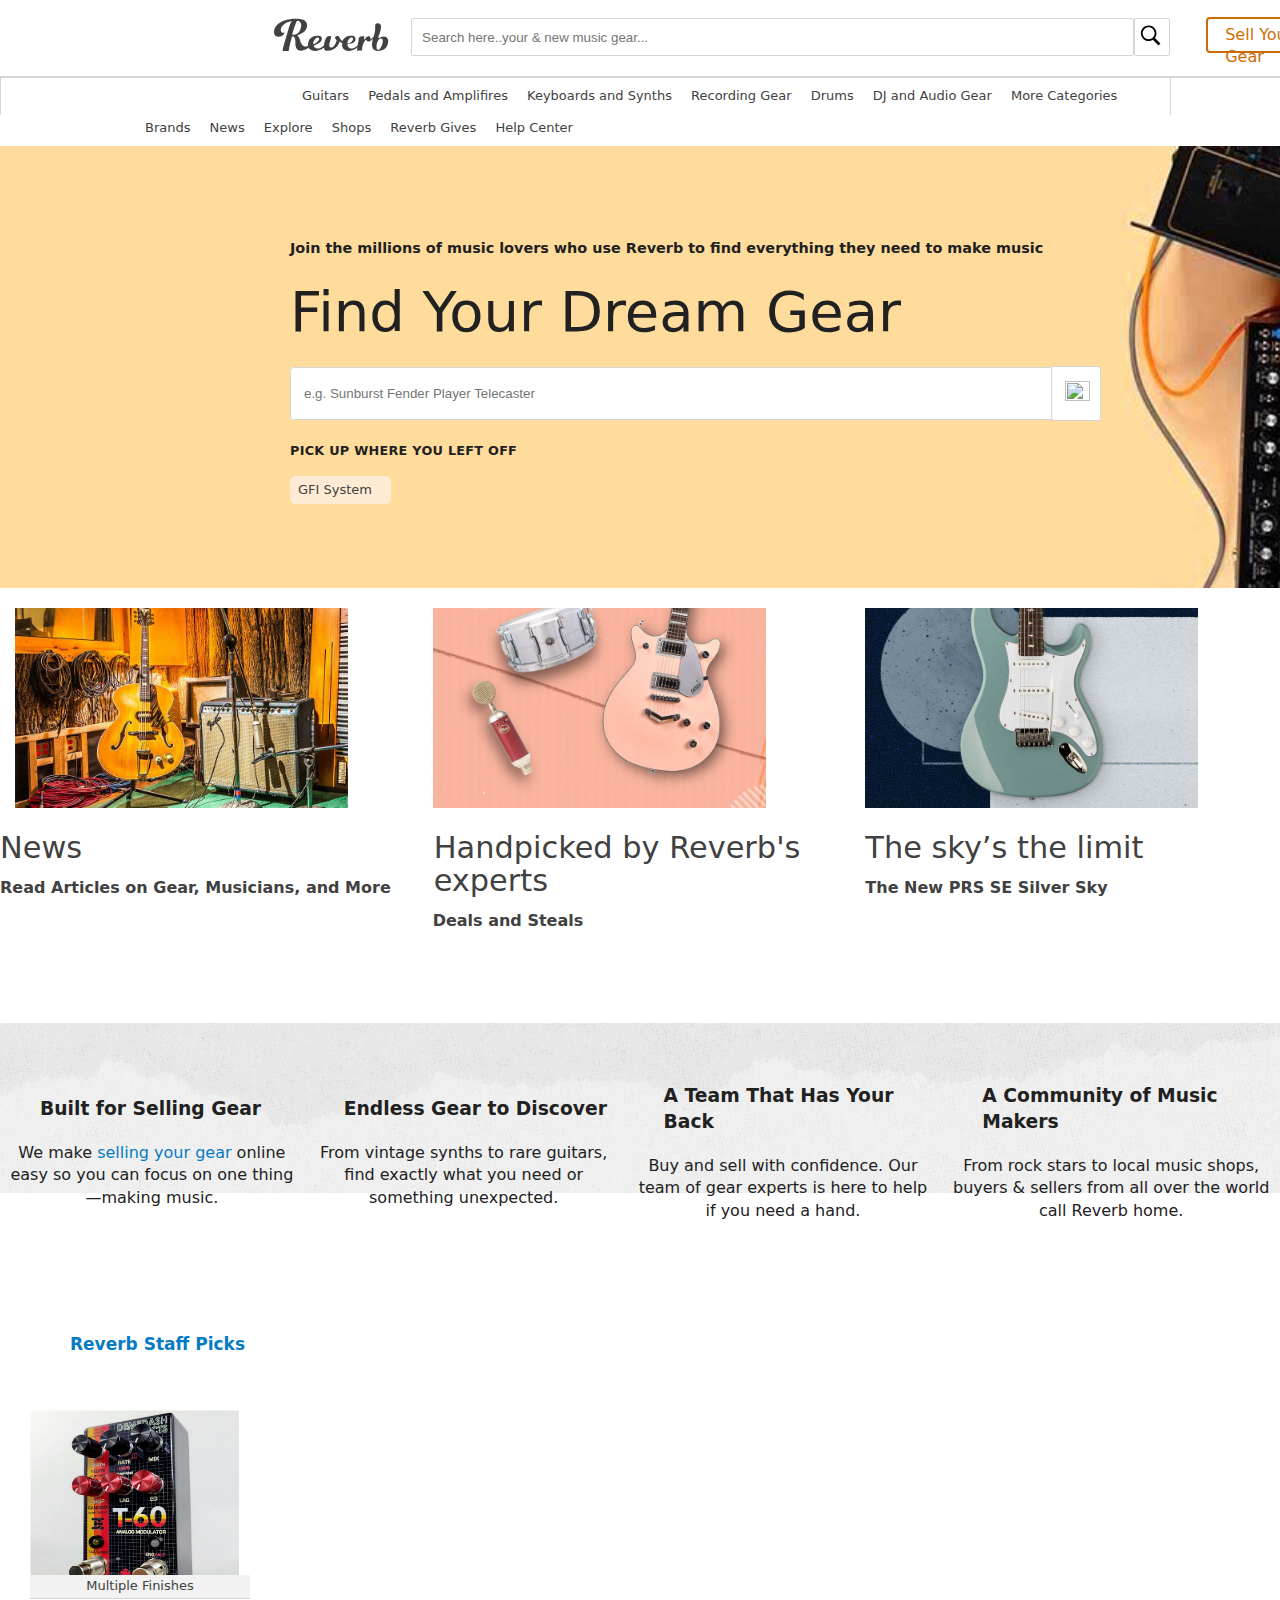
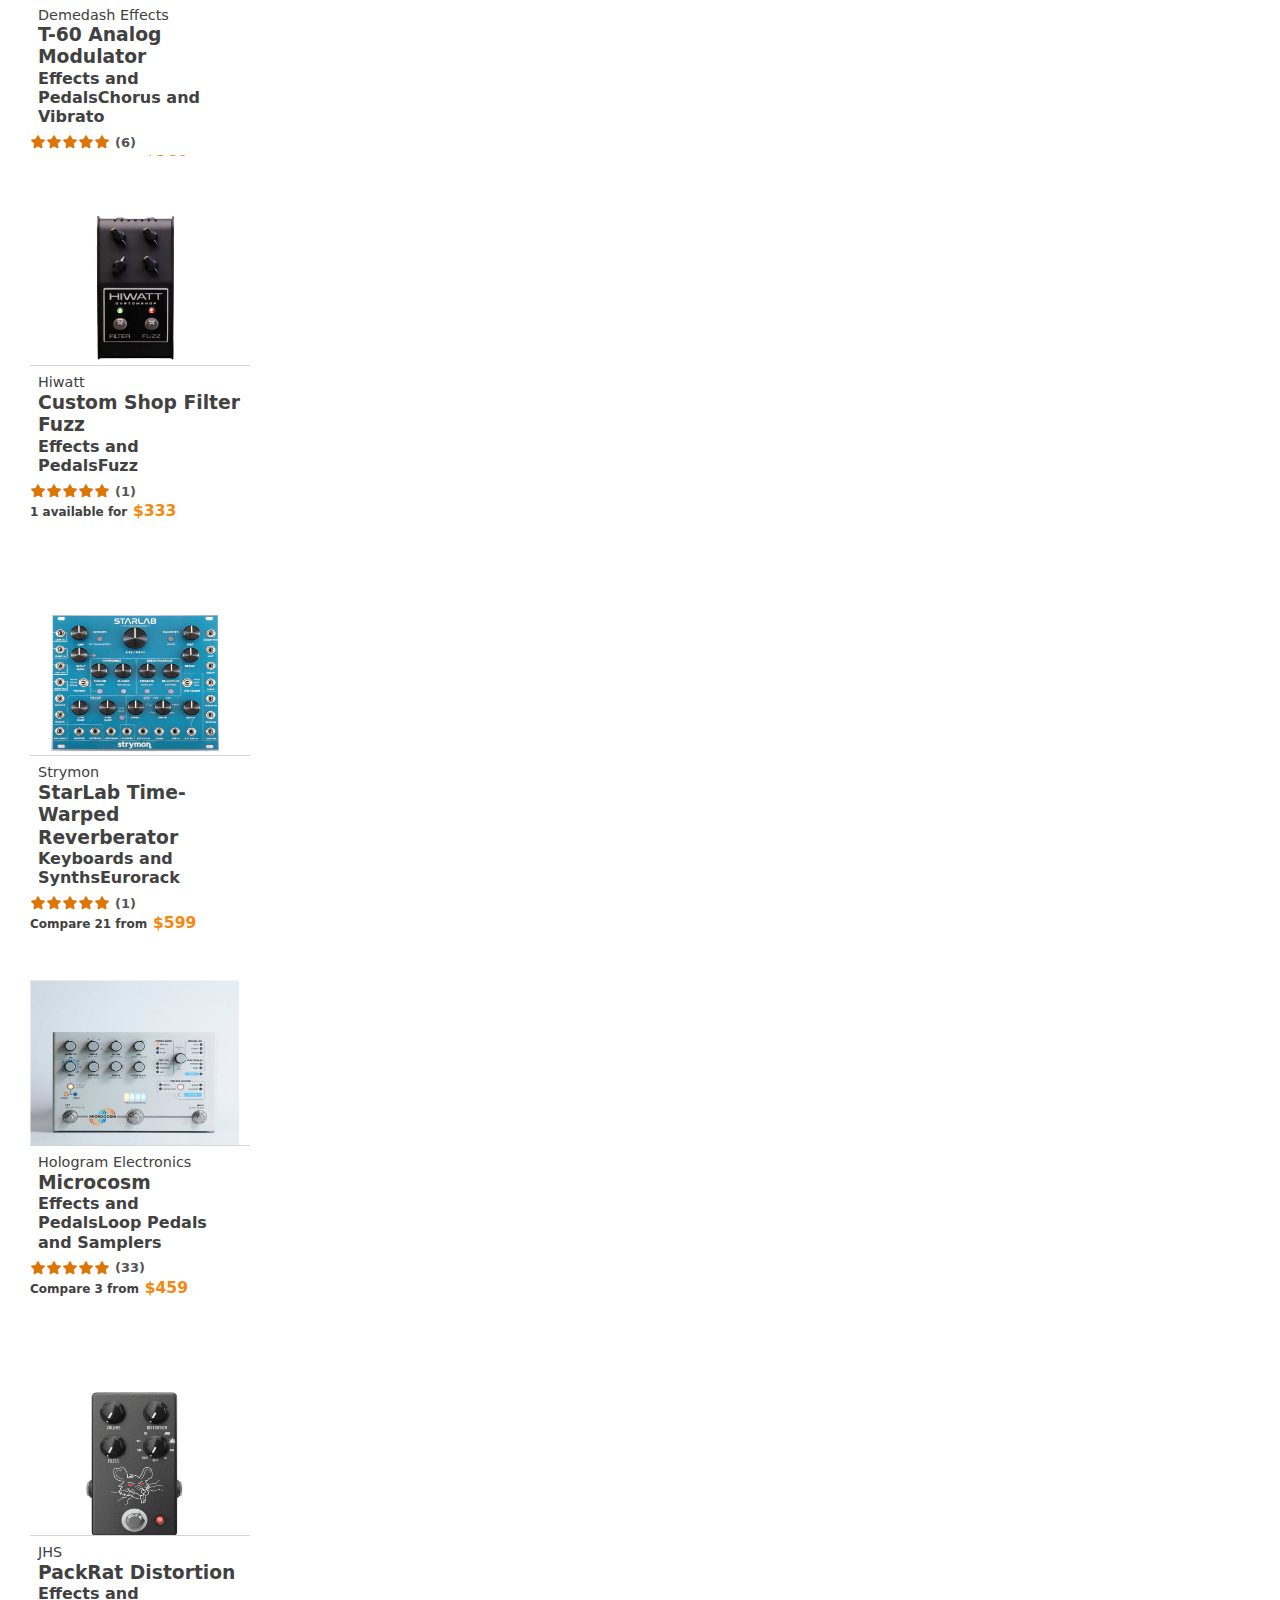
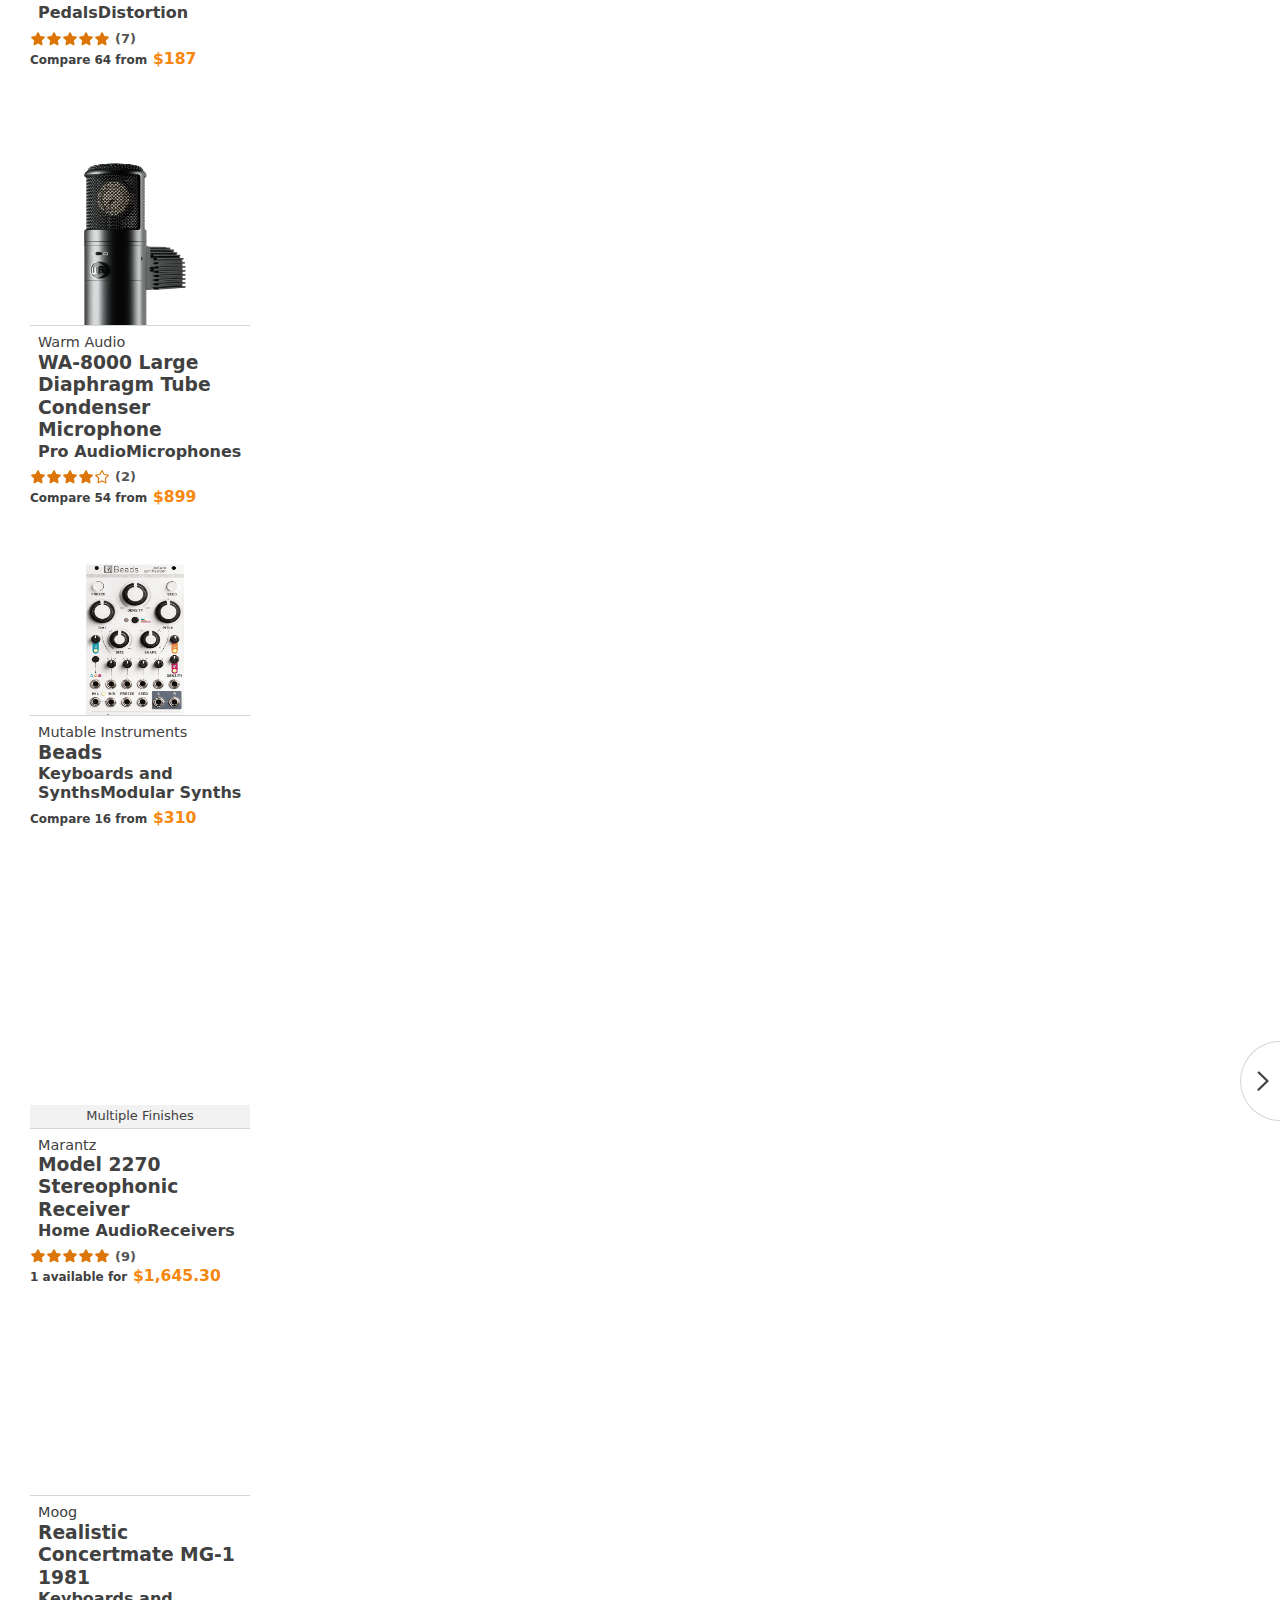
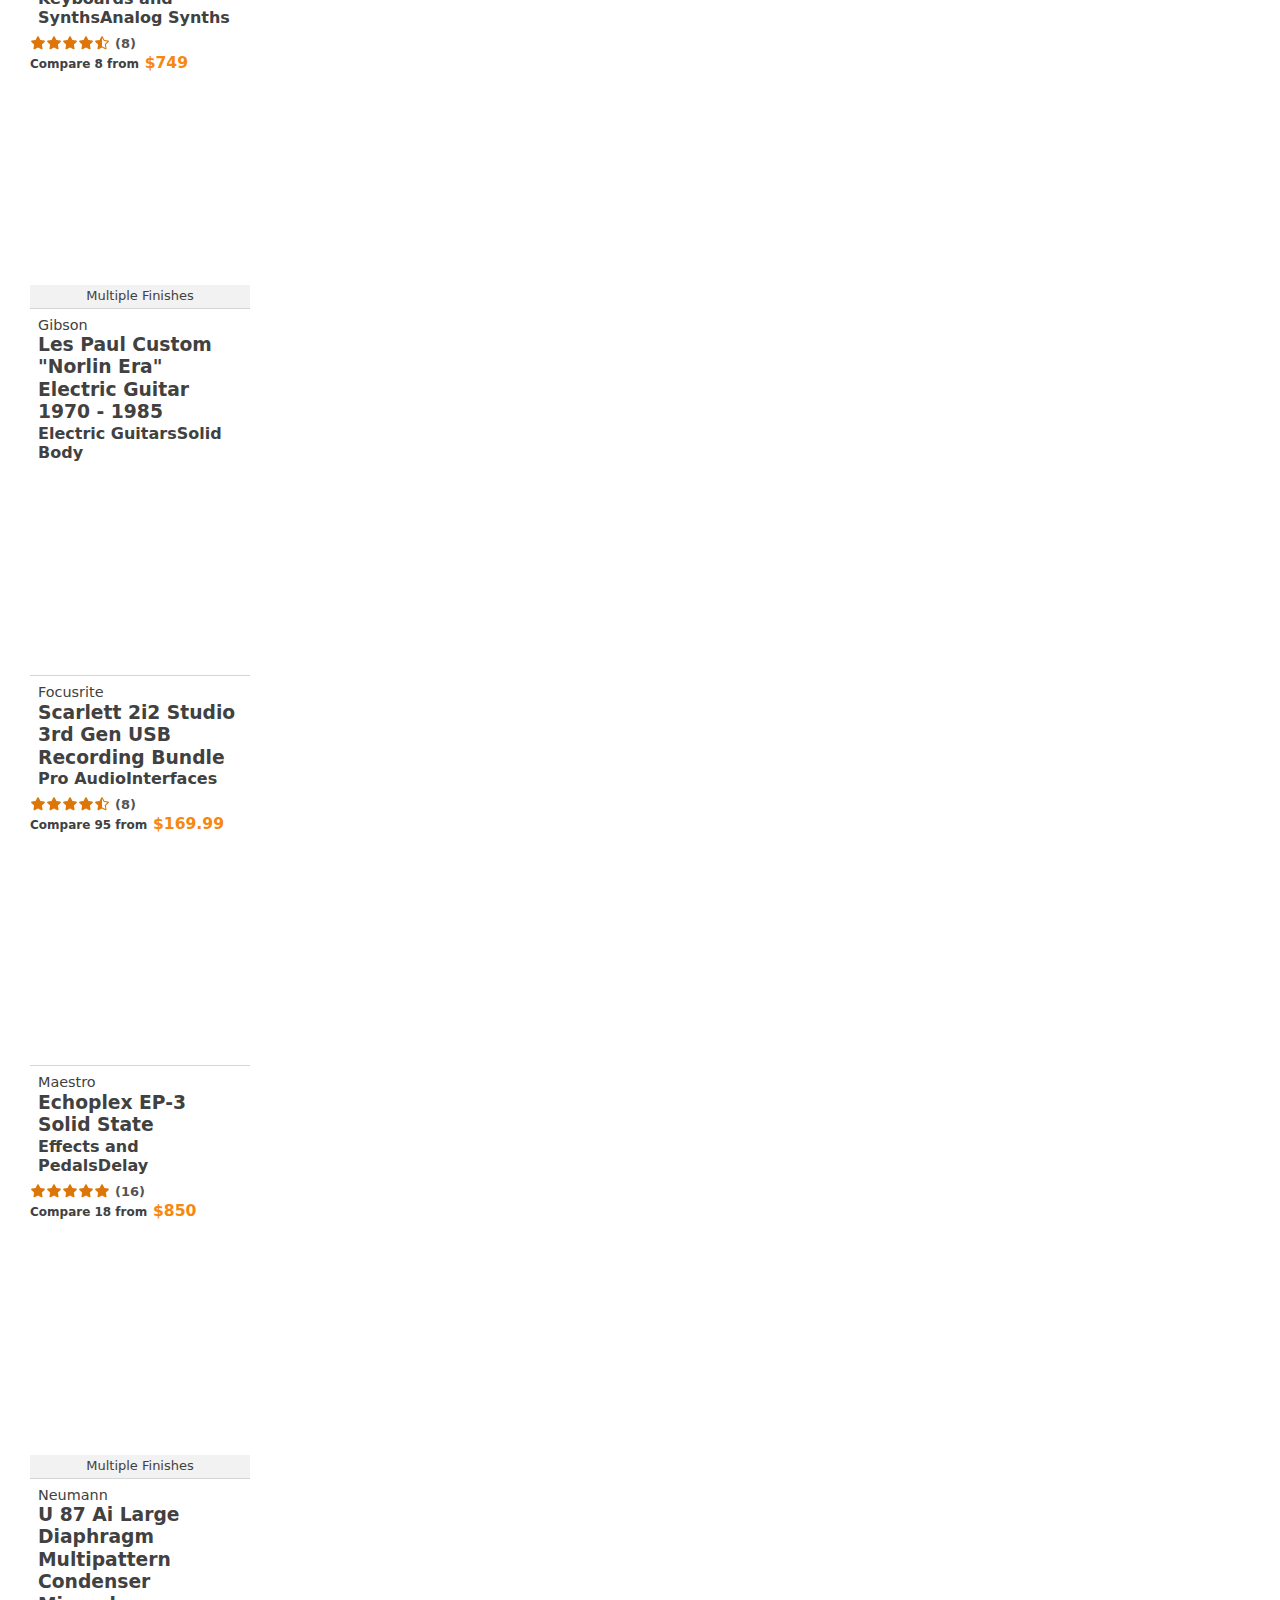
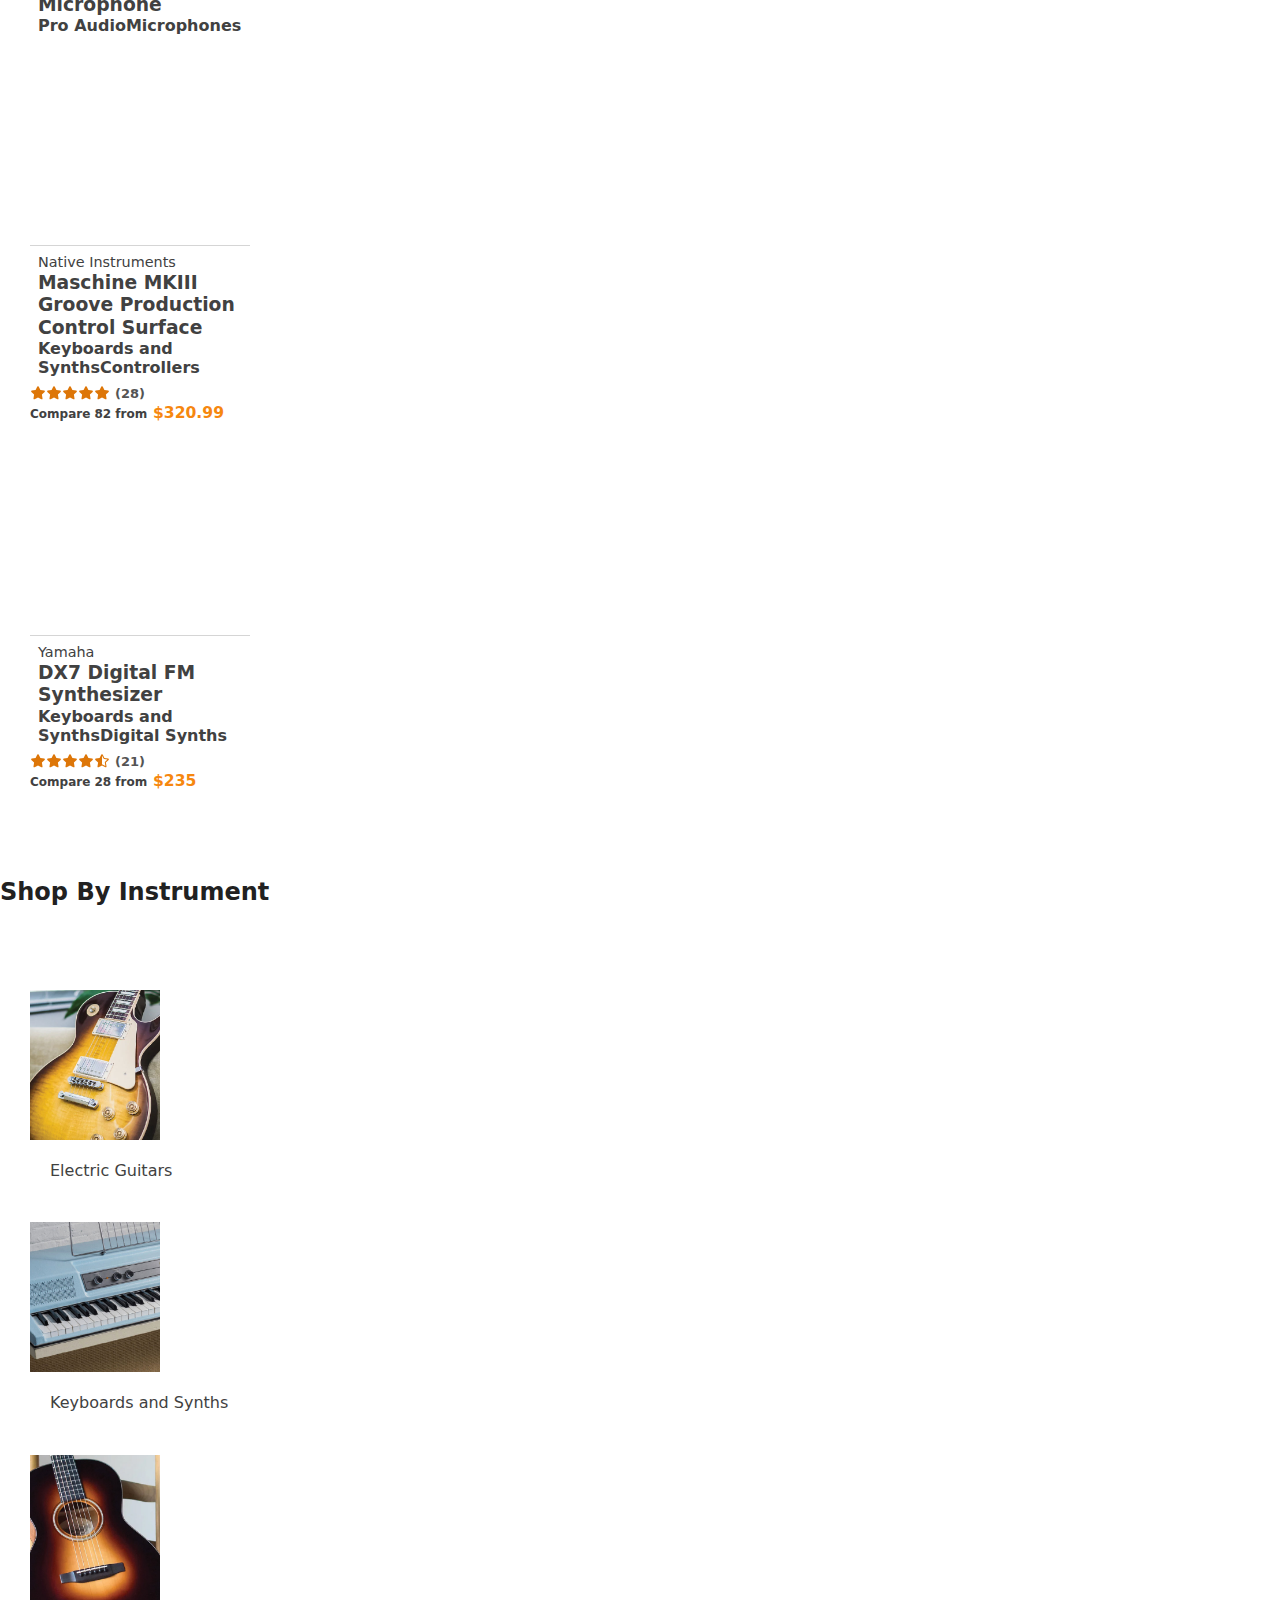
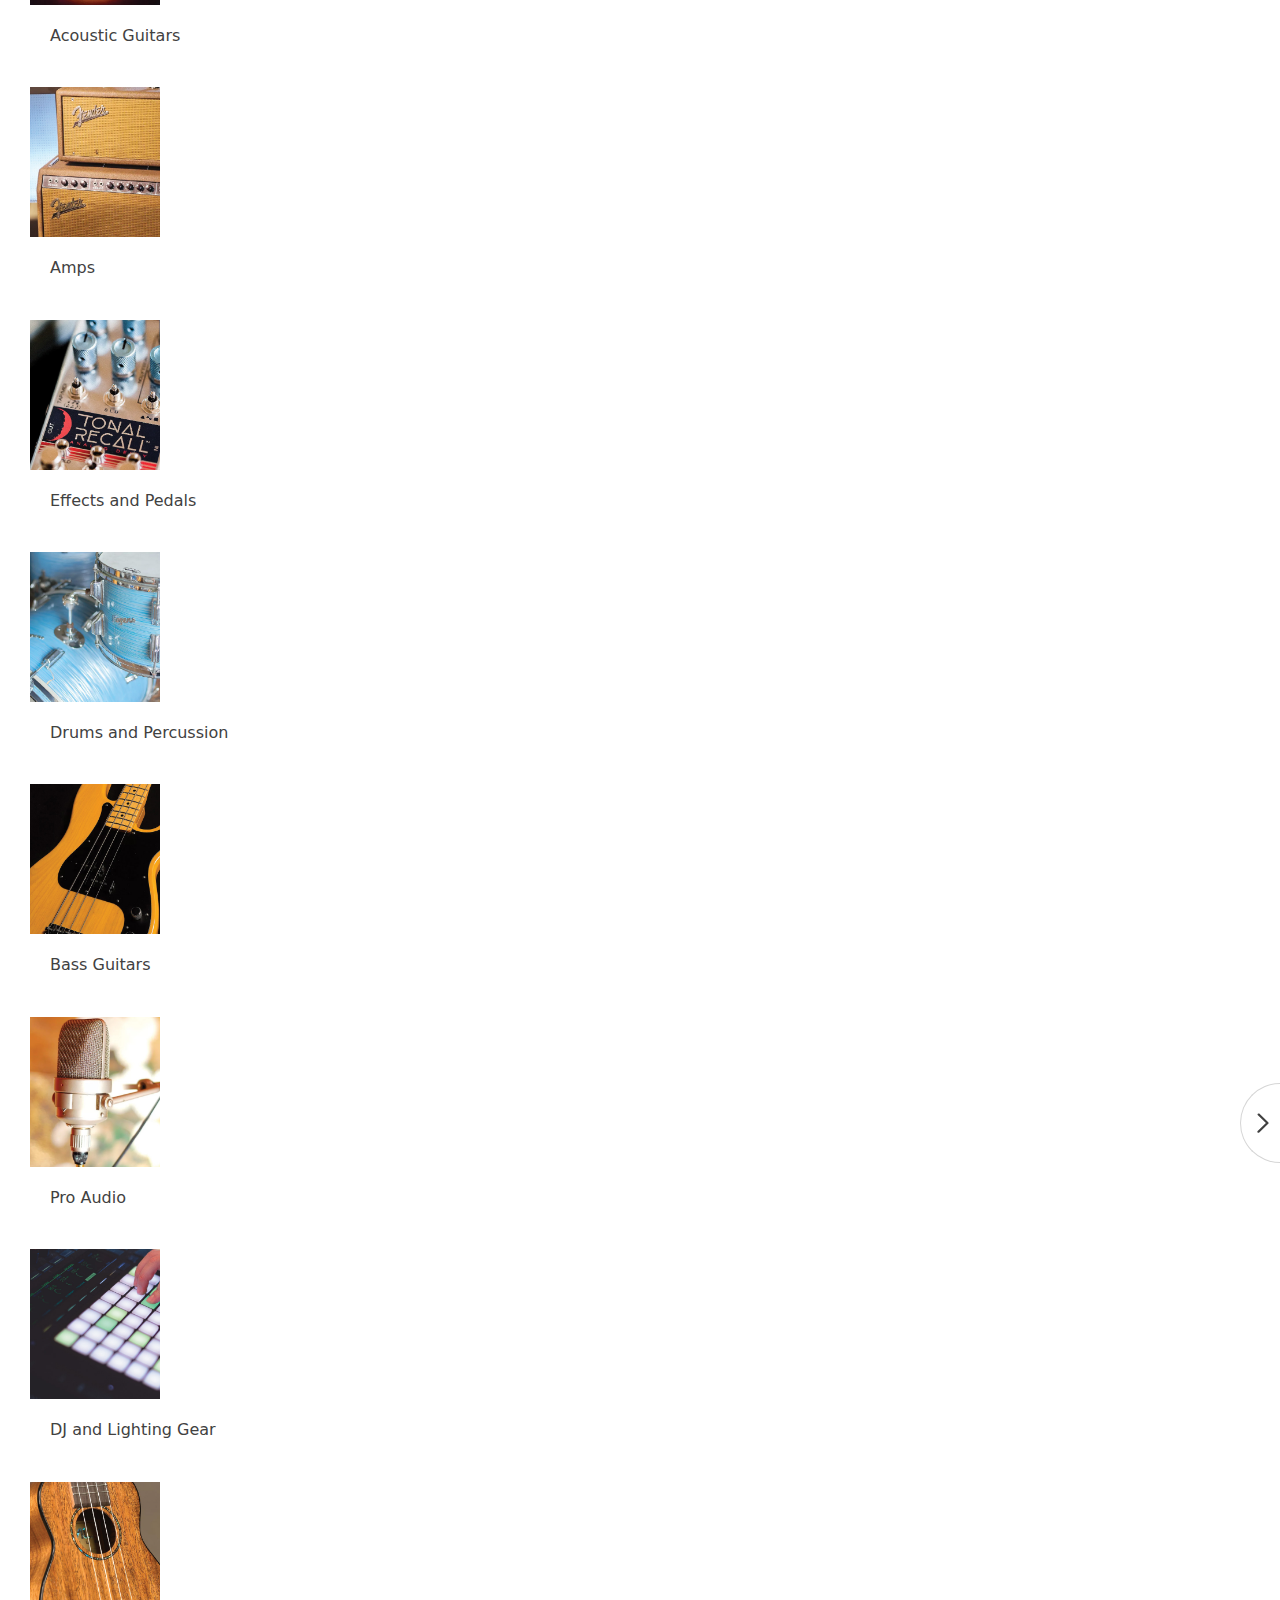
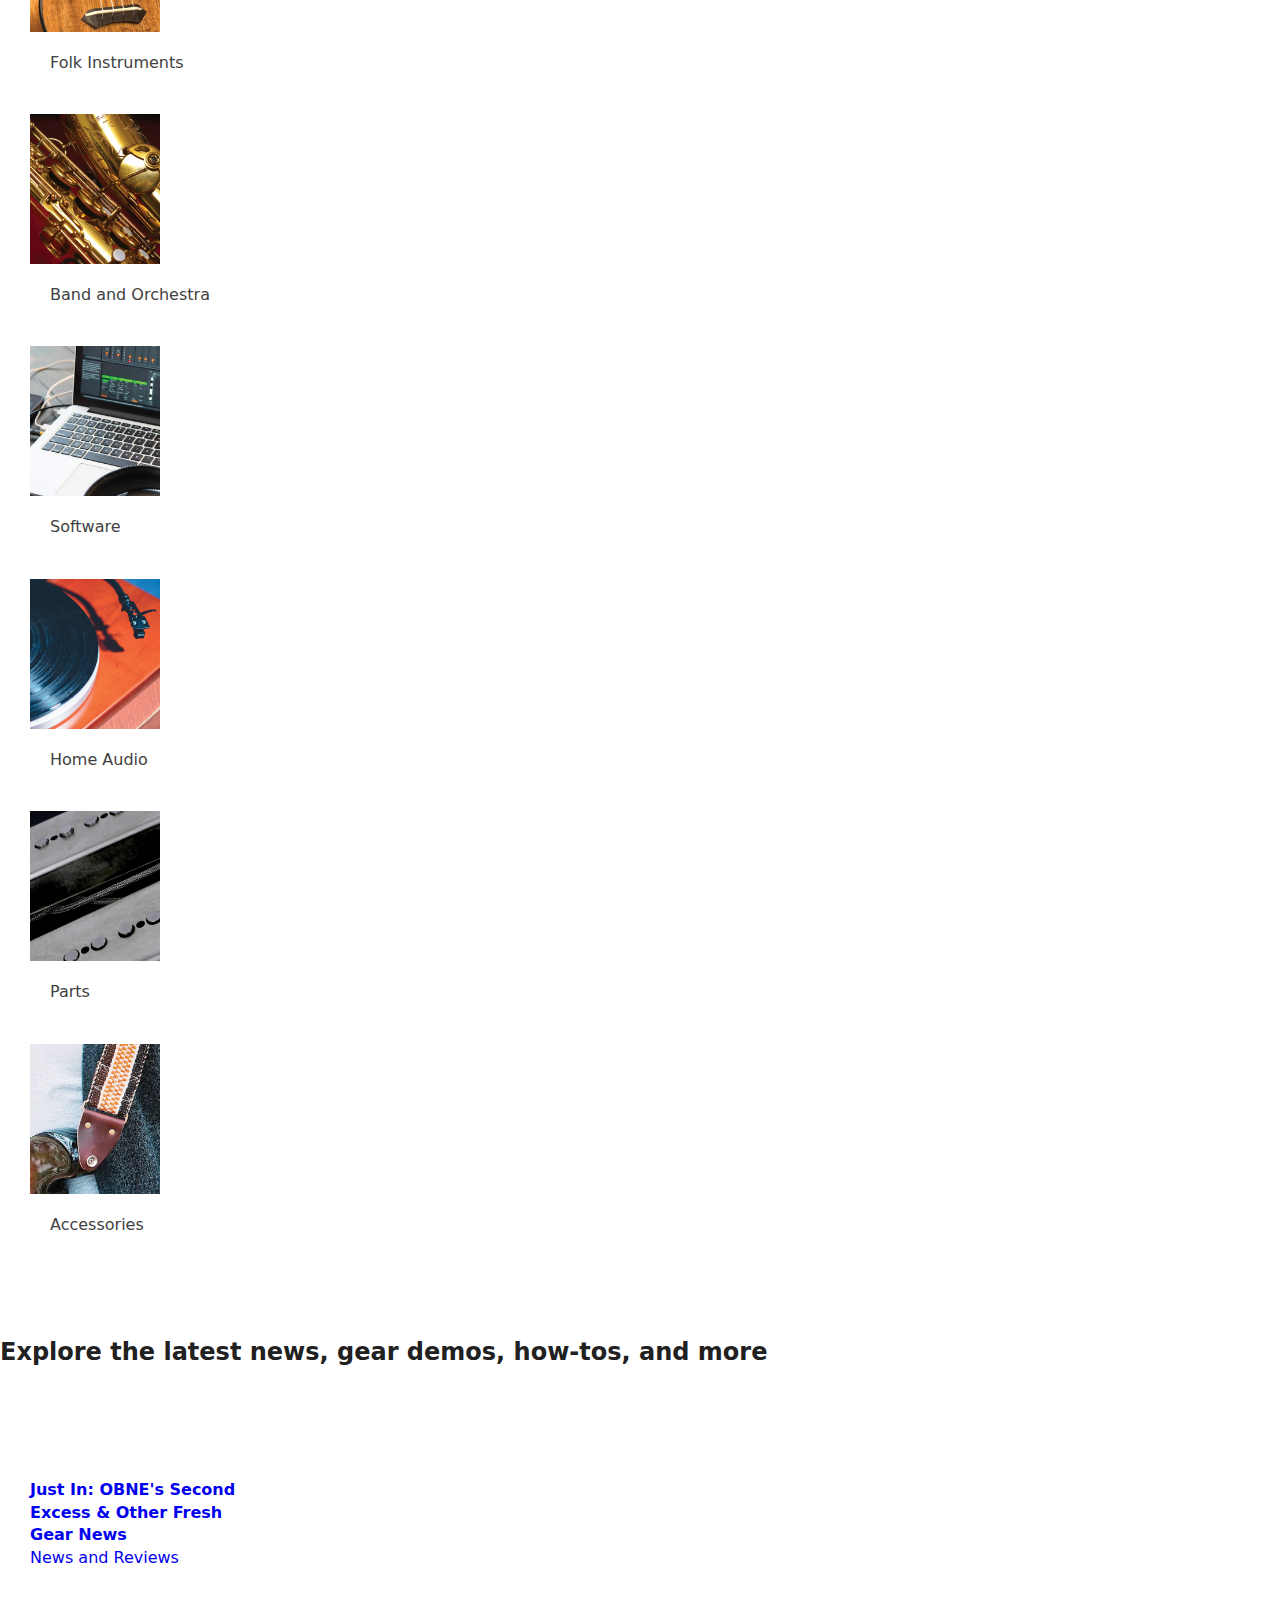
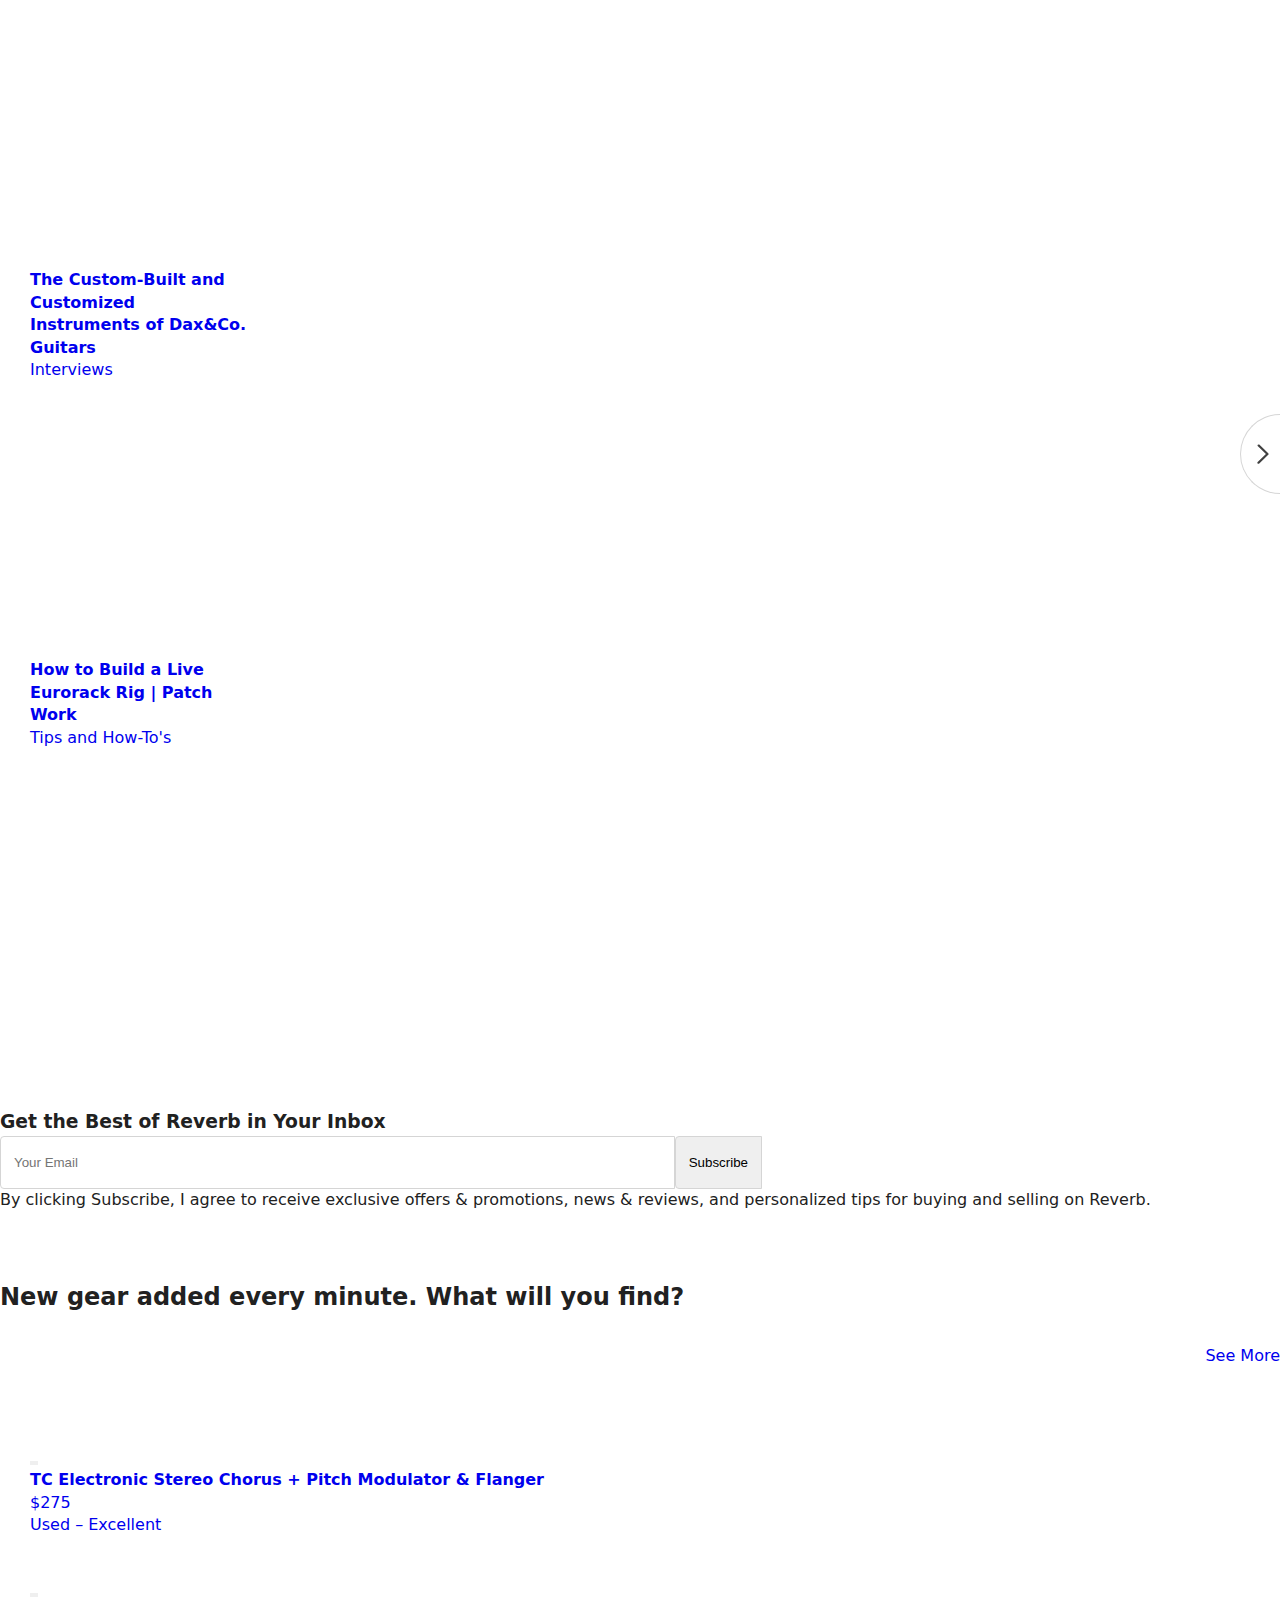
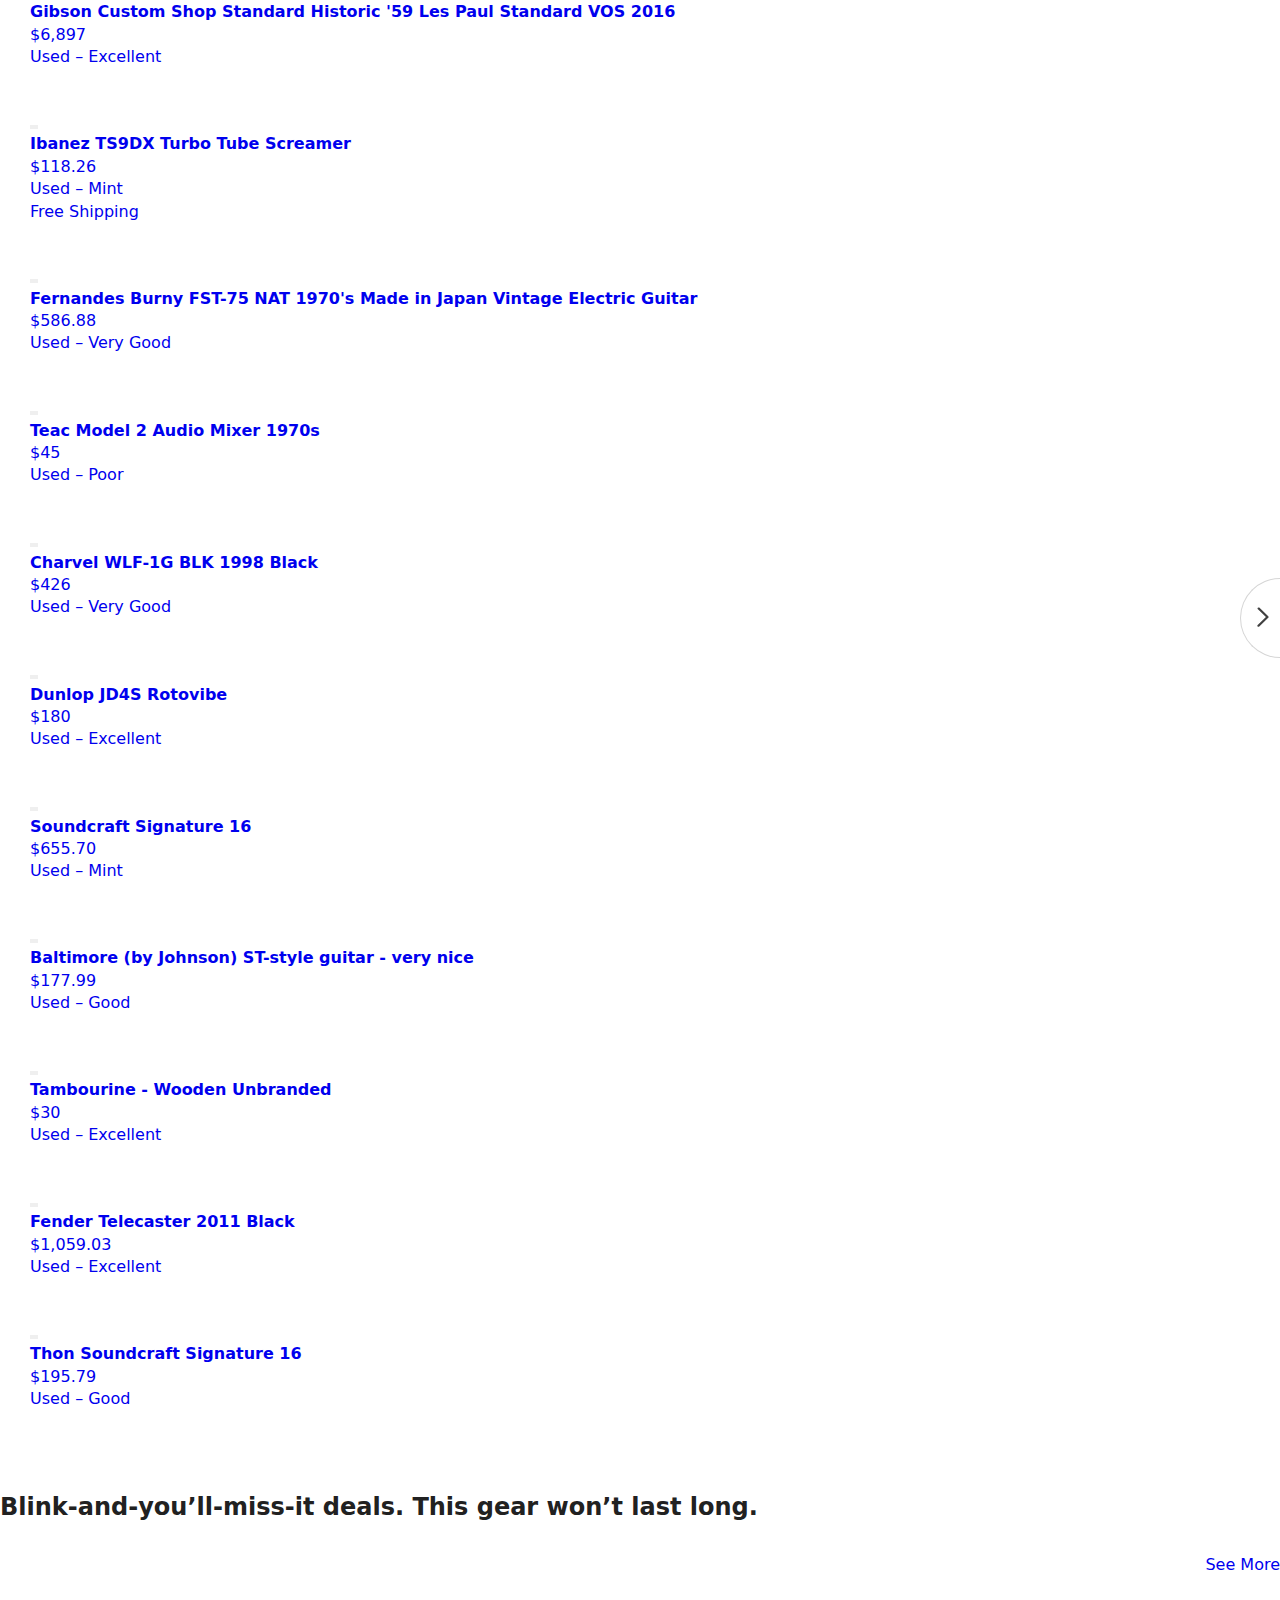
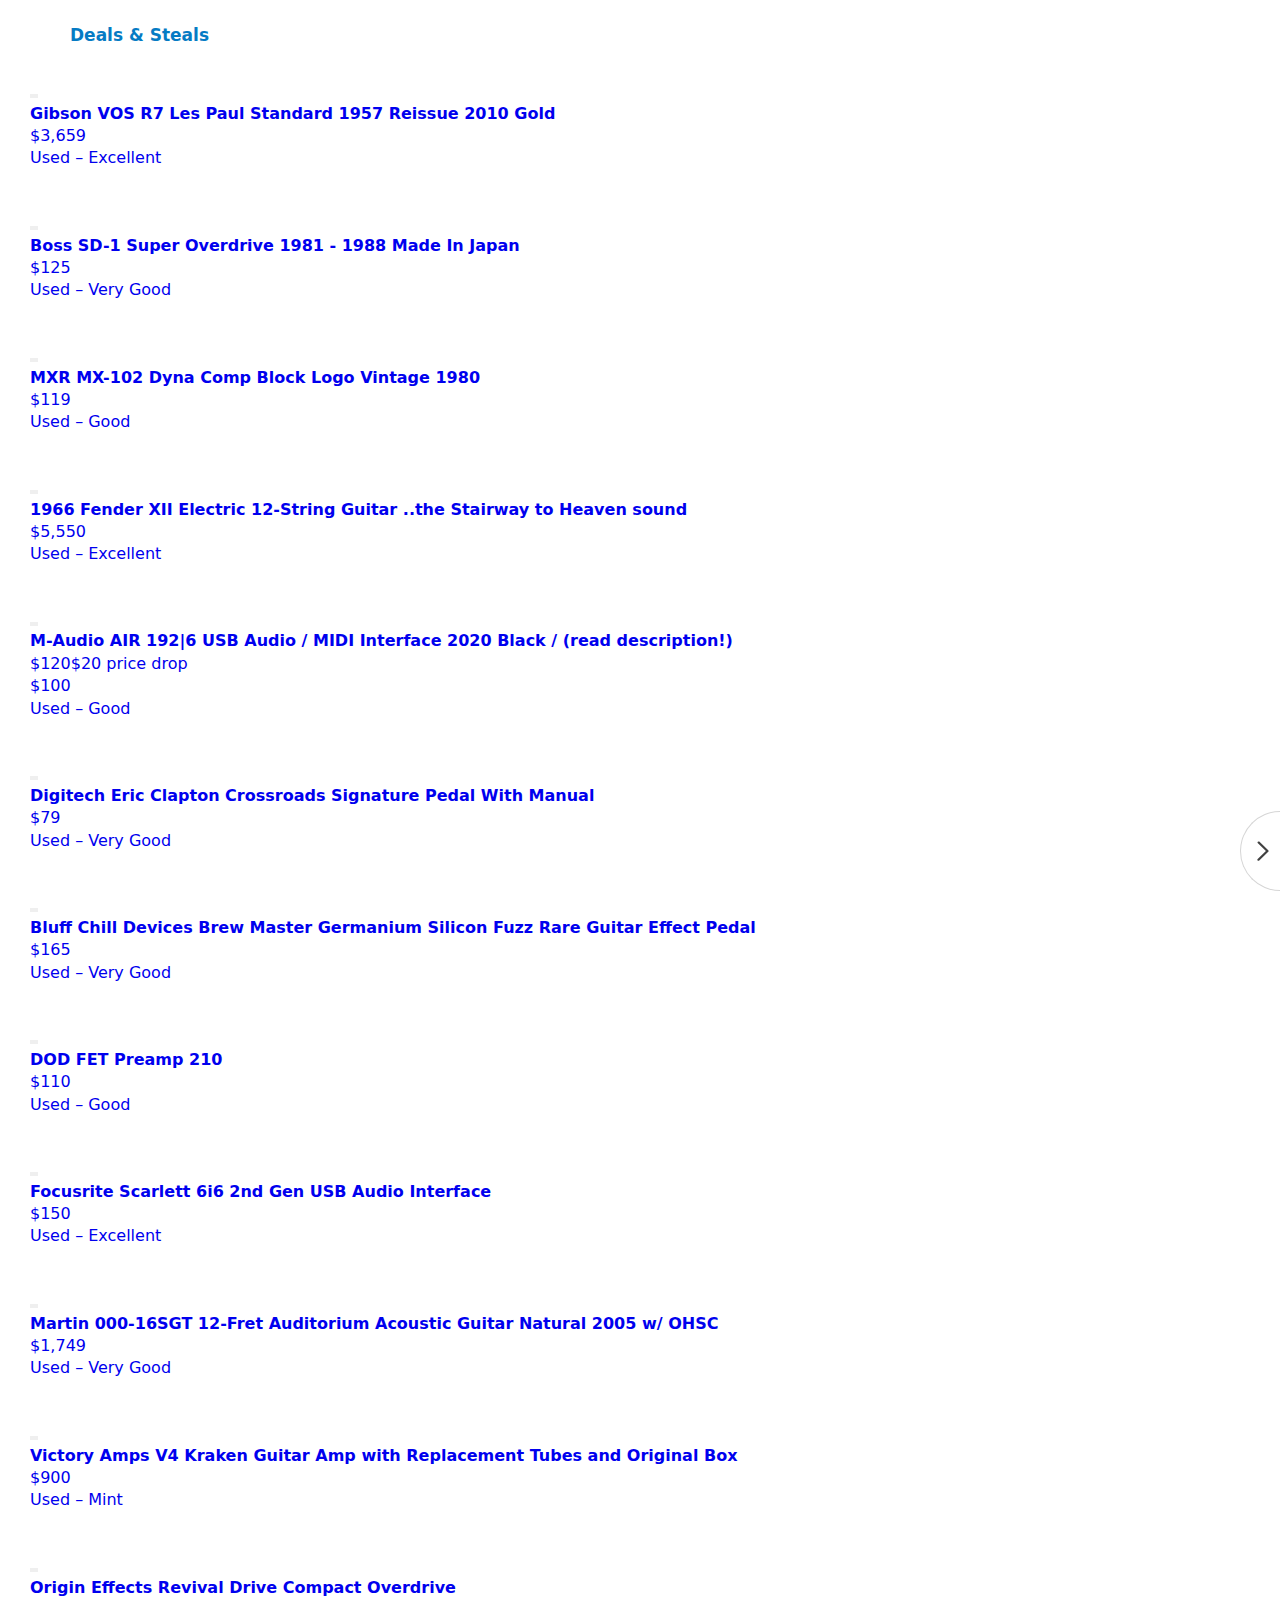
==== commit 9b67d014: "1/2/22" ====
--- a/templates/index.html
+++ b/templates/index.html
@@ -10,214 +10,215 @@
     <link rel="stylesheet" href="/assets/css/style.css">
     <script src="https://code.jquery.com/jquery-3.6.0.js"
         integrity="sha256-H+K7U5CnXl1h5ywQfKtSj8PCmoN9aaq30gDh27Xc0jk=" crossorigin="anonymous"></script>
+        <script src="/assets/js/common.js"></script>
 </head>
 
-<body>
+<body> 
     <!-- nav bar -->
+        <!-- mainnav bar -->
     <header class="instrumentia-header">
-<div class="instruemntia-header__main">
-    <div class="instruemntiareverb-header__inner">
-       
-        <nav class="instrumentia-nav">
-
-            <a href="#" class="menu-span">Menu</a>
-            <ul class="instrumentia-nav-ul">
-                <li class="nav-bar-li" id="nav-bar-li">
-                    <div class="instrumentia-logo-container">
-                        <a aria-label="instrumentia-Logo" class="instrumentia-header-logo" href="#"><img
-                                src="/assets/images/reverb-logo-1fdc450768bab7dcfe0f.svg" alt=""><a>
-                    </div>
-                </li>
-
-                <li class="nav-bar-li" id="search-li">
-                    <div class="search-input">
-                        <input type="text" class="site-search__controls__input" autocorrect="on" autocapitalize="off"
-                            placeholder="Search here..your &amp; new music gear..." value="">
-                        <a href="#" class="search-logo">
-
-                            <svg xmlns="http://www.w3.org/2000/svg" x="0px" y="0px" width="50" height="50"
-                                viewBox="0 0 172 172" style=" fill:#000000;">
-                                <g fill="none" fill-rule="nonzero" stroke="none" stroke-width="1" stroke-linecap="butt"
-                                    stroke-linejoin="miter" stroke-miterlimit="10" stroke-dasharray=""
-                                    stroke-dashoffset="0" font-family="none" font-weight="none" font-size="none"
-                                    text-anchor="none" style="mix-blend-mode: normal">
-                                    <path d="M0,172v-172h172v172z" fill="none"></path>
-                                    <g fill="#000000">
-                                        <path
-                                            d="M72.24,10.32c-32.33062,0 -58.48,26.14938 -58.48,58.48c0,32.33063 26.14938,58.48 58.48,58.48c11.54281,0 22.22563,-3.38625 31.2825,-9.1375l42.2475,42.2475l14.62,-14.62l-41.71,-41.6025c7.49813,-9.83625 12.04,-22.02406 12.04,-35.3675c0,-32.33062 -26.14937,-58.48 -58.48,-58.48zM72.24,24.08c24.76531,0 44.72,19.95469 44.72,44.72c0,24.76531 -19.95469,44.72 -44.72,44.72c-24.76531,0 -44.72,-19.95469 -44.72,-44.72c0,-24.76531 19.95469,-44.72 44.72,-44.72z">
-                                        </path>
-                                    </g>
-                                </g>
-                            </svg>
-
-
-                        </a>
-                    </div>
-
-
-
-                </li>
-
-                <li class="nav-bar-li">
-                    <div class="sell-btn-container">
-                        <a class="selling-btn" href="#" type="button">Sell Your Gear</a>
-                    </div>
-                </li>
-
-                <li class="nav-bar-li" style=" margin-bottom: -20px;">
-                    <div class="wish-list-container">
-
-                        <span id="icon">
-                            <a aria-label=" instrumentia-Logo" class="instrumentia-header-logo" href=""><img
-                                    src="https://img.icons8.com/cute-clipart/64/000000/like.png" /></a>
-                        </span>
-                        <span id="icon">Wish-list</span>
-
-                    </div>
-                </li>
-
-                <li class="nav-bar-li" style="list-style-type: none;">
-                    <div class="my-feed-container">
-                        <a aria-label=" instrumentia-Logo" class="instrumentia-header-logo" href=""><img
-                                src="https://img.icons8.com/external-flatart-icons-outline-flatarticons/64/000000/external-feed-devices-flatart-icons-outline-flatarticons.png" />
-                            <span id="icon">
-
+        <div class="instruemntia-header__main">
+
+            <div class="instruemntiareverb-header__inner">
+            
+                <nav class="instrumentia-nav">
+
+                
+                    <ul class="instrumentia-nav-ul">
+                        <li class="nav-bar-li" id="nav-bar-li">
+                            <div class="instrumentia-logo-container">
+                                <a aria-label="instrumentia-Logo" class="instrumentia-header-logo" href="#"><img
+                                        src="/assets/images/reverb-logo-1fdc450768bab7dcfe0f.svg" alt=""></a>
+                            </div>
+                        </li>
+
+                        <li class="nav-bar-li" id="search-li">
+                            <div class="search-input">
+                                <input type="text" class="site-search__controls__input" autocorrect="on" autocapitalize="off"
+                                    placeholder="Search here..your &amp; new music gear..." value="">
+                                <a href="#" class="search-logo">
+
+                                    <svg xmlns="http://www.w3.org/2000/svg" x="0px" y="0px" width="50" height="50"
+                                        viewBox="0 0 172 172" style=" fill:#000000;">
+                                        <g fill="none" fill-rule="nonzero" stroke="none" stroke-width="1" stroke-linecap="butt"
+                                            stroke-linejoin="miter" stroke-miterlimit="10" stroke-dasharray=""
+                                            stroke-dashoffset="0" font-family="none" font-weight="none" font-size="none"
+                                            text-anchor="none" style="mix-blend-mode: normal">
+                                            <path d="M0,172v-172h172v172z" fill="none"></path>
+                                            <g fill="#000000">
+                                                <path
+                                                    d="M72.24,10.32c-32.33062,0 -58.48,26.14938 -58.48,58.48c0,32.33063 26.14938,58.48 58.48,58.48c11.54281,0 22.22563,-3.38625 31.2825,-9.1375l42.2475,42.2475l14.62,-14.62l-41.71,-41.6025c7.49813,-9.83625 12.04,-22.02406 12.04,-35.3675c0,-32.33062 -26.14937,-58.48 -58.48,-58.48zM72.24,24.08c24.76531,0 44.72,19.95469 44.72,44.72c0,24.76531 -19.95469,44.72 -44.72,44.72c-24.76531,0 -44.72,-19.95469 -44.72,-44.72c0,-24.76531 19.95469,-44.72 44.72,-44.72z">
+                                                </path>
+                                            </g>
+                                        </g>
+                                    </svg>
+
+
+                                </a>
+                            </div>
+
+
+
+                        </li>
+
+                        <li class="nav-bar-li" id="sell-btn-li">
+                            <div class="sell-btn-container">
+                                <a class="selling-btn" href="#" type="button">Sell Your Gear</a>
+                            </div>
+                        </li>
+
+                        <li class="nav-bar-li" id="wish-list">
+                            <div class="wish-list-container">
+
+                                <span id="icon">
+                                    <a aria-label=" instrumentia-Logo" class="instrumentia-header-logo wish-list-btn" href="#"><img src="https://img.icons8.com/ios/50/000000/star--v1.png"/>
+                            
+                                <span id="icon" style="font-size: 13px;">Watch-list</span>
+                            </a>
                             </span>
-                            <span id="icon" style="margin-left: 3px;"> Feed</span>
-                        </a>
-                    </div>
-
-                </li>
-
-                <li class="nav-bar-li" style="list-style-type: none;">
-                    <div class="cart-container">
-                        <a aria-label=" instrumentia-Logo" class="instrumentia-header-logo" href="">
-                            <span id="icon">
-                                <img
-                                    src="https://img.icons8.com/external-flatart-icons-lineal-color-flatarticons/64/000000/external-cart-supermarket-flatart-icons-lineal-color-flatarticons.png" />
-                            </span>
-                            <span id="icon" style="margin-left: 6px;">Cart</span></a>
-                    </div>
-                </li>
-
-                <li class="nav-bar-li" style="list-style-type: none;">
-                    <div class="sign-up-btn">
-                        <a href="">sign-up</a>
-                    </div>
-                </li>
-
-                <li class="nav-bar-li" style="list-style-type: none;">
-                    <div class="sign-in-btn">
-                        <a href="">sign-in</a>
-                    </div>
-
-                </li>
-            </ul>
-
-        </nav>
-    </div>
-</div>
- 
+                            </div>
+                        </li>
+
+                        <li class="nav-bar-li" id="feed-list">
+                            <div class="my-feed-container">
+                                
+                                    <span id="icon">
+                                        <a aria-label=" instrumentia-Logo" class="instrumentia-header-logo" href="#"><img
+                                            src="https://img.icons8.com/external-flatart-icons-outline-flatarticons/64/000000/external-feed-devices-flatart-icons-outline-flatarticons.png"/>
+                                            <span id="icon" style="font-size: 13px;"> Feed</span>
+                                        </a>
+                                    </span>
+                                    
+                            
+                            </div>
+
+                        </li>
+
+                        <li class="nav-bar-li" id="cart-list">
+                            <div class="cart-container">
+                                <a aria-label=" instrumentia-Logo" class="instrumentia-header-logo" href="">
+                                    <span id="icon">
+                                        <img src="https://img.icons8.com/external-icongeek26-outline-icongeek26/64/000000/external-cart-ecommerce-icongeek26-outline-icongeek26.png"/>
+                                    </span>
+                                    <span id="icon" style="margin-left: 9px;">Cart</span></a>
+                            </div>
+                        </li>
+
+                        <li class="nav-bar-li" id="sign-up-list">
+                            <div class="sign-up-btn">
+                                <a href="#" style="font-size: 13px;" id="icon">Sign-Up</a>
+                            </div>
+                        </li>
+
+                        <li class="nav-bar-li" id="sign-in-list">
+                            <div class="sign-in-btn">
+                                <a href="#" style="font-size: 13px;" id="icon">Log In</a>
+                            </div>
+
+                        </li>
+                    </ul>
+
+                </nav>
+            </div>
+
+        </div>
+         <!--END mainnav bar -->
     </header>
 
-    <hr>
+    <hr style="border:.5px solid #d5d5d5;">
 
     <!-- second nav -->
-    <div class="instrumentia-header-links" style="display: none;">
+    <div class="instrumentia-header-links">
+        <div class="absolute-div"></div>
         <ul class="instrumentia-list">
-            <li>
+            <li class="secnd-li">
 
                 <a href="">Guitars</a>
 
             </li>
 
-            <li>
+            <li class="secnd-li">
 
                 <a href="">Pedals and Amplifires</a>
 
             </li>
 
-            <li>
+            <li class="secnd-li">
 
                 <a href="">Keyboards and Synths</a>
 
             </li>
 
-            <li>
+            <li class="secnd-li">
 
                 <a href="">Recording Gear</a>
 
             </li>
 
-            <li>
+            <li class="secnd-li">
 
                 <a href="">Drums</a>
 
             </li>
 
-            <li>
+            <li class="secnd-li">
 
                 <a href="">DJ and Audio Gear</a>
 
             </li>
 
-            <li>
+            <li class="secnd-li">
 
                 <a href="">More Categories</a>
 
             </li>
-            <li style="font-size: 15px; text-align: center;">
-                |
+    
+            <li class="secnd-li">
+                <a href="">Brands</a>
+
             </li>
-            <li>
-                <a href="">Brands</a>
-
-            </li>
-
-            <li>
+
+            <li class="secnd-li">
                 <a href="">News</a>
 
-            </li>
+            </li class="secnd-li">
 
             <li>
                 <a href="">Explore</a>
 
-            </li>
+            </li class="secnd-li">
 
             <li>
                 <a href="">Shops</a>
             </li>
 
-            <li>
+            <li class="secnd-li">
                 <a href="">Reverb Gives</a>
 
             </li>
 
-            <li>
-                <a href="">Help</a>
+            <li class="secnd-li">
+                <a href="">Help Center</a>
             </li>
 
-            <li>
-                <a href="">Center</a>
-            </li>
 
         </ul>
     </div>
     <!-- end second nav -->
-    <hr>
+   
     <!-- end nav bar -->
 
     <!-- main section -->
 
-    <main class="body-wrapper" style="display: none;">
+    <main class="body-wrapper" >
         <section class="section-container">
             <header id="sell_header_2" class="sell__header">
 
                 <div class="sell_header_container">
                     <div class="sell_header_content">
-                        <p id="size-p" class="sell__header__subtitle">
+                        <h2 id="size-p" class="sell__header__subtitle">
                             Join the millions of music lovers who use Reverb to find everything they need to make music
-                        </p>
+                        </h2>
                         <h1 id="size-h1" class="sell__header__title">Find Your Dream Gear
 
                         </h1>
@@ -245,8 +246,7 @@
                                 <a href="#" class="color-gray weight-bold icon-r-angle-right"><span class="gfi-span">GFI
                                         System</span>
                                     <span class="arrow-img">
-                                        <img
-                                            src="https://img.icons8.com/external-flatart-icons-solid-flatarticons/64/000000/external-arrow-right-arrows-flatart-icons-solid-flatarticons-3.png" />
+                                        <img src="https://img.icons8.com/external-prettycons-solid-prettycons/60/000000/external-right-arrow-orientation-prettycons-solid-prettycons.png"/>
                                     </span>
                                 </a>
 
@@ -3844,6 +3844,7 @@
         </section>
 
     </main>
+    
 
     <!-- end main section -->
 
@@ -3859,7 +3860,6 @@
 
 
 
-
     </script>
 </body>
 
--- a/assets/css/style.css
+++ b/assets/css/style.css
@@ -7,9 +7,22 @@
    
 }
 
-#nav-bar-li, .instrumentia-header-logo{
-    width: 115px !important;
+input{
+    border:  #d5d5d5;
+}
+.instruemntia-header__main{
+    display: flex;
+}
+
+.instruemntiareverb-header__inner{
+    height: 38px;
+}
+.instrumentia-logo-container a{
+     width: 115px !important;
     height: 34px !important;
+   position: relative;
+   display: block;
+    
 }
 body {
     -moz-osx-font-smoothing: grayscale;
@@ -28,7 +41,7 @@
 .nav-bar-li{
     list-style-type: none;
     display: inline-block;
-    /* padding: 10px 6px; */
+    padding: 8px 4px;
     
 }
 a{
@@ -43,32 +56,32 @@
     padding-top: 22px;
 }
 
-header nav ul{
-    float: right;
-    margin-right: 25px;
-}
+
 header nav ul li{
     display:inline-block;
 }
 /* li{
     display: inline-blockS;
 } */
-header .instrumentia-header{
-    display: inline-block;
-}
+
 
 header{
     margin-top: 20px;
     /* padding-bottom: 10px; */
-    display: flex;
+    position: relative;
+    width: 100%;
 }
 
 .instrumentia-header nav{
-    width: 1354px;
+    width: 1425px;
     height: 54px;
     align-items: center;
     display: flex;
-    margin-left: 10px;
+    margin-left: 270px;
+    position: relative;
+    margin-top: 10px;
+    margin-top: -35px;
+    margin-bottom: 20px;
     
 }
 
@@ -79,34 +92,19 @@
     background-color: antiquewhite;
 } */
 
-/* nav .instrumentia-logo-container{
-    
-} */
+
 
 .instrumentia-logo-container{
     width: 115px;
     height: 34px;
 }
-nav .instrumentia-logo-container img{
-    padding-top: 7px;
-    padding-left: 38px;
-    height: 85px;
-    width: 100px;
-    margin-bottom: -24px;
-    filter: contrast(250%);
-    margin-left: 100px;
-
-
-}
-
-nav .search-input .site-search__controls__input{
-    
-    margin-left: 0%;
-}
+
+
+
 nav .search-logo svg{
-    height: 50px;
-    width: 20px;
-    padding-top: 40px;
+    height: 33px;
+    width: 23px;
+    margin-left: 4px;
 
 }
 nav .search-logo{
@@ -120,21 +118,28 @@
 
 
 .selling-btn{
-    border: 1px solid #dd7608;
-    color:#dd7608;
+    border: 2px solid #ca6b05; 
+    border-radius: 4px;
+    color: #ce6d06;
     margin-left: 5px;
-    height: 10px;
-    width: 20px;
-    padding: 4px 2px;
-    padding-top: 6px;
+    height: 36px;
+    width: 138px;
+    padding: 5px 17px;
+   margin-top: 27px;
+    position: absolute;
 
 }
 .sell-btn-container{
     width: 115px;
     height: 54px;
+    margin-left: 26px;
+    margin-bottom: 0px;
+    
+    position: relative;
 }
 .selling-btn:hover{
-    border: 2px solid #ca6b05;   
+    color: #eb8314; 
+    
 }
 
 .sign-up-btn a
@@ -142,39 +147,49 @@
     margin-left: 5px;
     font-size: 12px;
     margin-top: 0px;
+    font-size: 16px ;
 }
  .sign-in-btn a{
     margin-left: -10px;
-    font-size: 12px;
+    font-size: 10px;
     margin-left: 10px;
     margin-top: 0px;
+    font-size: 16px;
 }
 .sign-up-btn a:hover{
     
     color: #dd7608;
-    transition: .5s ease;
-    padding: 7px 5px;
+   
     
 }
 .sign-in-btn a:hover{
     color: #dd7608;
-    transition: .5s ease;
-    padding: 7px 5px;
+   
 }
 
 nav .instrumentia-nav-ul{
-    margin-bottom: 0px;
-    margin-top: -56px;
-}
-
+    position: relative;
+}
+
+#search-li{
+    position: relative;
+    margin-top: 10px;
+}
 #search-li .search-logo{
-    margin-left: -3px;
-    height: 10px;
-    width: 20px;
-    padding: 4px 2px;
-    padding-top: 6px;
-    
-}
+    margin-left: 732px;
+    height: 38px;
+    width: 36px;
+    margin-top: -26px;
+    position: absolute;
+    border-radius: 2px;
+}
+    
+#sell-btn-li
+{
+    margin-left: 760px;
+    
+}
+
 
 
 
@@ -183,33 +198,26 @@
     width: 11.5rem;
 }
 
-.instrumentia-header-links{
+.instrumentia-header-links li{
     margin-top: 0px;
-    margin-left: 130px;
-}
-
-
-
-
-@keyframes shake {
-    0% { transform: translate(1px, 1px) rotate(0deg); }
-    10% { transform: translate(-1px, -2px) rotate(-1deg); }
-    20% { transform: translate(-3px, 0px) rotate(1deg); }
-    30% { transform: translate(3px, 2px) rotate(0deg); }
-    40% { transform: translate(1px, -1px) rotate(1deg); }
-    50% { transform: translate(-1px, 2px) rotate(-1deg); }
-    60% { transform: translate(-3px, 1px) rotate(0deg); }
-    70% { transform: translate(3px, 1px) rotate(-1deg); }
-    80% { transform: translate(-1px, -1px) rotate(1deg); }
-    90% { transform: translate(1px, 2px) rotate(0deg); }
-    100% { transform: translate(1px, -2px) rotate(-1deg); }
-  }
+    display: inline-block;
+    font-size: 1.3rem;
+    padding: 7px;
+}
+
+.instrumentia-header-links li:first-child{
+    margin-left: 295px;
+}
+
+
+
 
 nav li .cart-container img{
     height: 43px;
-    width: 23px;
+    width: 24px;
     margin-top: 10px;
     padding-top: 22px;
+    margin-left: 5px;
 }
 
 nav li .my-feed-container img{
@@ -217,82 +225,115 @@
     width: 23px;
     margin-top: 10px;
     padding-top: 22px;
+    margin-left: 5px;
 }
 nav li .wish-list-container img{
-    height: 43px;
-    width: 23px;
+    height: 45px;
+    width: 25px;
     margin-top: 10px;
     padding-top: 22px;
-    transform: rotate(45deg);
+    margin-left: 10px;
   
 }
-nav li .wish-list-container img:hover{
-    transform: rotate(45deg);
-    animation: animateHeart 1.2s infinite;
-}
-
-
-@keyframes animateHeart {
-   
-    0% {
-      transform: rotate(45deg) scale(0.8);
-    }
-    5% {
-      transform: rotate(45deg) scale(0.9);
-    }
-    10% {
-      transform: rotate(45deg) scale(0.8);
-    }
-    15% {
-      transform: rotate(45deg) scale(1);
-    }
-    50% {
-      transform: rotate(45deg) scale(0.8);
-    }
-    100% {
-      transform: rotate(45deg) scale(0.8);
-    }
-  }
-
-
+nav li .wish-list-container  .instrumentia-header-logo span{
+    text-align: justify;
+    padding: 0px 0px;
+}
+
+nav li .wish-list-container a:hover{
+   color: #dd7608;
+}
+
+#wish-list{
+   margin-left: 36px; 
+   position: absolute;
+   margin-top: -10px;
+
+}
+
+#feed-list{
+    margin-left: 110px; 
+    position: absolute;
+    margin-top: -8px;
+    
+    
+ }
+
+#cart-list{
+    margin-left: 153px;
+    position: absolute;
+    margin-top: -7px;
+    font-size: 13px;
+}
+
+#sign-up-list{
+    margin-left: 198px; 
+    position: absolute;
+    margin-top: 36px;
+}
+
+#sign-in-list{
+    margin-left: 258px; 
+    position: absolute;
+    margin-top: 36px;
+}
 
 .search-input{
 
    width: 100%;
-   height: 38px; 
-   margin-top: 1.2rem;
+  
+ 
     
 }
 
 nav .search-input .site-search__controls__input{
-    height: 22px;
-    width: 400px;
-    border:.1px solid #d5d5d5;
+    height: 38px;
+    width: 723px;
+    border: 0.1px solid #d5d5d5;
+    border-radius: 2px;
     margin-left: 9px;
     justify-content: center;
+    position: absolute;
+    margin-top: -26px;
+    padding: 10px;
 }
 
 #icon{
    display: list-item;
-    margin: 0%;
-    margin-top: 2px;
+   width: 60px;
 }
 #icon:hover{
     color: #dd7608;
-}
-
-#icon a{
-    margin-top: 10px;
-
-}
-
+    
+}
+.instrumentia-list{
+    margin: 2px 0px;
+}
+
+.absolute-div{
+    border:.5px solid #d5d5d5;
+    position: absolute;
+    border-top: white;
+    border-bottom: white;
+    width: 1171px;
+    height: 38px;
+    margin-top: -3px;
+}
+
+.instrumentia-list li:nth-child(8){
+    margin-left: 138px;
+}
 .instrumentia-header-links li a:hover{
     color:#dd7608;
 }
 
 .instrumentia-header-links li a{
-    font-size: 10px;
-}
+    font-size: 1.3rem;
+    color: #414141;
+    position: relative;
+    margin-bottom: 2px;
+}
+
 
 header nav .menu-span{
     font-size: 20px;
@@ -302,10 +343,11 @@
     display: none;
     
 }
+
 header nav .menu-span:hover{
     /* visibility: visible; */
     display: block;
-    background-color: #ca6b05;
+  
 }
 
 @media screen and (max-width: 960px) {
@@ -324,16 +366,22 @@
     width: 50%;
 }
  .body-wrapper  .sell__header__subtitle{
-    font-size: 13px;
-    line-height: 1.3;
-    margin-bottom: 1rem;
+    font-size: .9em;
+    font-weight: 700;
+    margin: 0 auto;
  }
 
+ #size-p{
+     width: 812px;
+     height: 17px;
+ }
  .body-wrapper .sell__header__title {
-    font-size: 15px;
-    font-weight: 700;
-    margin-bottom: 0rem;
+    font-size: 3.5em;
+    font-weight: 300;
     line-height: 1.2;
+    margin: 0.4em 0;
+    width: 812px;
+    height: 67px;
     
   
 }
@@ -371,16 +419,20 @@
     margin: 0;
     position: relative;
     /* width: 300%; */
-    height: 9vh;
+    
 }
 
 .input-group__input, .sell__form__input, .input-group{
     
-    width: 350px;
-    height: 9vh;
-    display: flex;
-    
-    
+    width: 762px;
+    height: 53px;
+    display: flex;
+    
+    
+}
+.sell__form__container{
+    width: 812px;
+    height: 53px;
 }
 /* input[type="search" i] {
     appearance: auto;
@@ -404,7 +456,9 @@
     border-bottom-left-radius: 0.4rem;
     border-top-left-radius: 0.4rem; 
     /* margin: 0 -0.1rem 0 0; */
-    border: white;
+    border:.5px solid #d5d5d5;
+    padding: 13px;
+
     
   
 }
@@ -412,7 +466,7 @@
 
 
 main{
-    margin-top: -2%;
+    margin-top: -23px;
 }
 
 /* .sell__header .bg-img-container img{
@@ -424,18 +478,22 @@
 } */
 
 .sell__header {
-    margin-top: 20px;
+    margin-top: 25px;
     background-image: url(/assets/images/Mobile1cropped1.jpeg);
     background-size: cover;
-    height: 50vh;
+    height: 442px;
+    width: 1903px;
     background-position: top center;
     position: relative;
     z-index: 1;
 }
 
 .sell_header_container{
-    margin-left: 145px;
-    margin-top: 25px;
+    margin-left: 290px;
+    margin-top: 92px;
+    width: 812px;
+    height: 262px;
+    position: absolute;
     
 }
 
@@ -467,17 +525,25 @@
 }
 
 .arrow-img img{
-    width: 15px;
-    height: 33px;
-    margin-top: -19px !important;
-    margin-left: 59px;
-    
+    width: 11px;
+    height: 12px;
+    margin-top: 6px;
+    margin-left: 76px;
+    position: absolute;
     display: inline;
 }
 
 .color-gray span{
     position: absolute;
     margin-top: 11px;
+    width: 101px;
+    height: 28px;
+    font-size: 1.3rem;
+    font-weight: 500;
+    padding: 2px 0px;
+    text-align: left;
+    text-transform: capitalize;
+    border-radius: 5px;
     
 }
 
@@ -498,12 +564,20 @@
 
 .gfi-span:hover{
     color: #f6870f;
+    box-shadow: #414141;
 }
 
 .size-101, #size-p, #size-h1{
-    color: white;
-}
-
+    color: #212121;
+}
+.size-101{
+    font-size: 80%;
+    font-weight: 700;
+    letter-spacing: .02em;
+    margin-bottom: 0.5rem;
+    text-transform: uppercase;
+    margin-top: 22px;
+}
 .sell__form__input .search-iconn{
     margin-top: 1px;
     height: 20px;
@@ -511,8 +585,13 @@
 }
 .sell__form__container #btn-srch{
     background-color: rgb(255, 255, 255);
-    border:1px solid rgb(160, 158, 158);
+    width: 50px;
+    height: 55px;
+    border:1px solid #d5d5d5;
     border-radius: 3px;
+    position: absolute;
+    margin-left:761px;
+    margin-top: -1px;
 }
 
 .sell__form__container #btn-srch:hover{
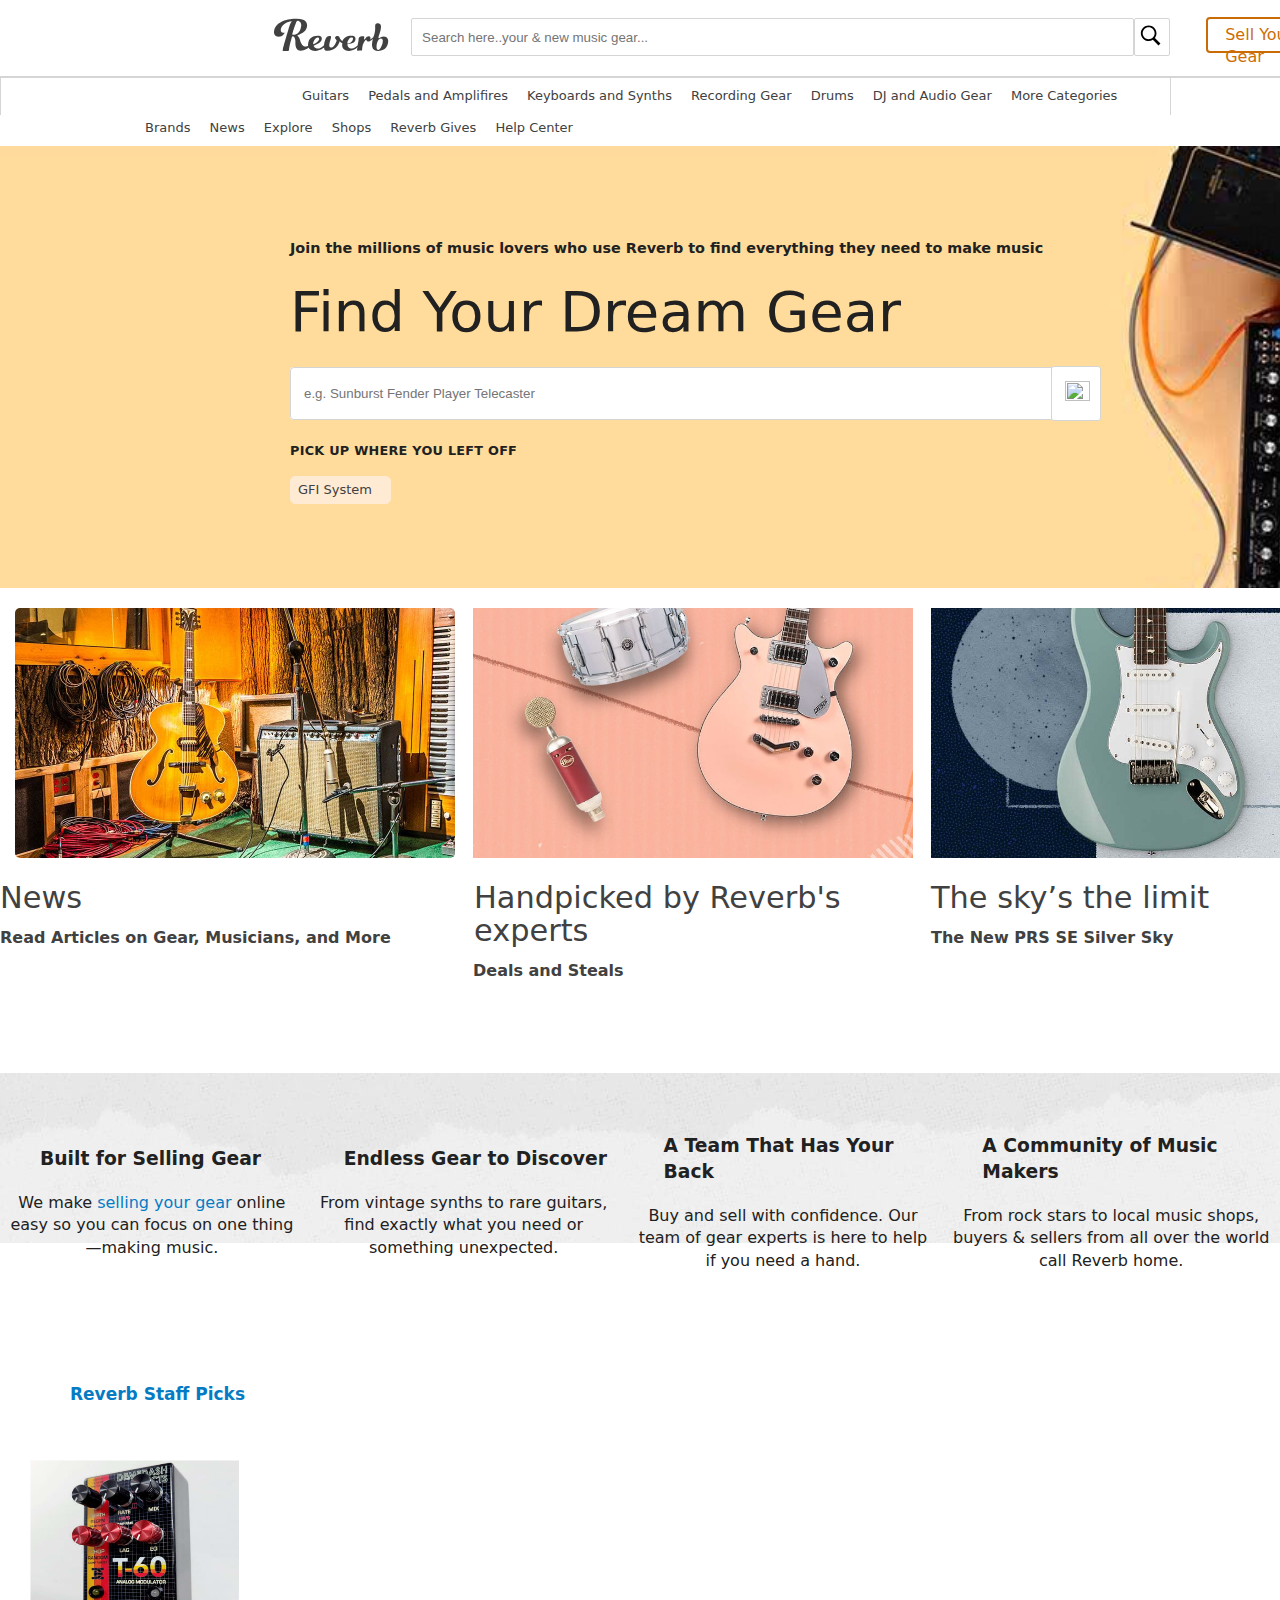
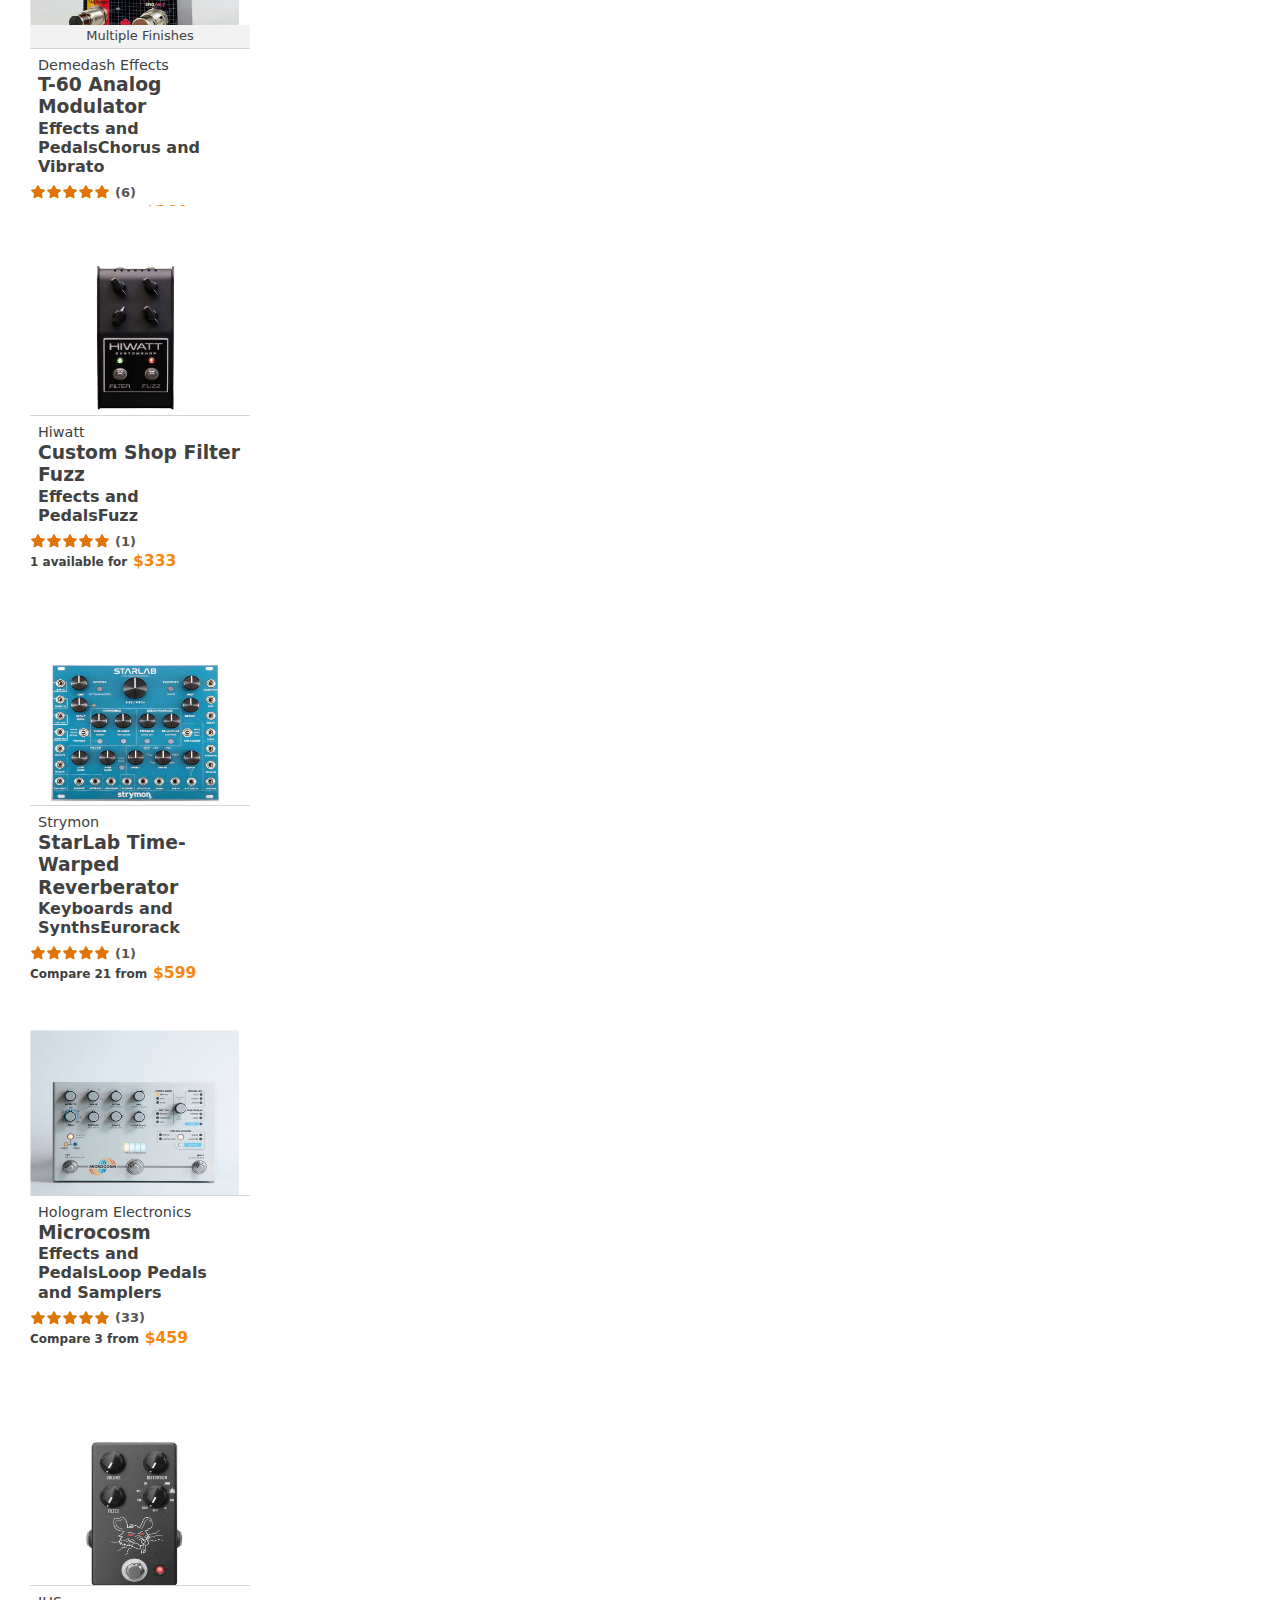
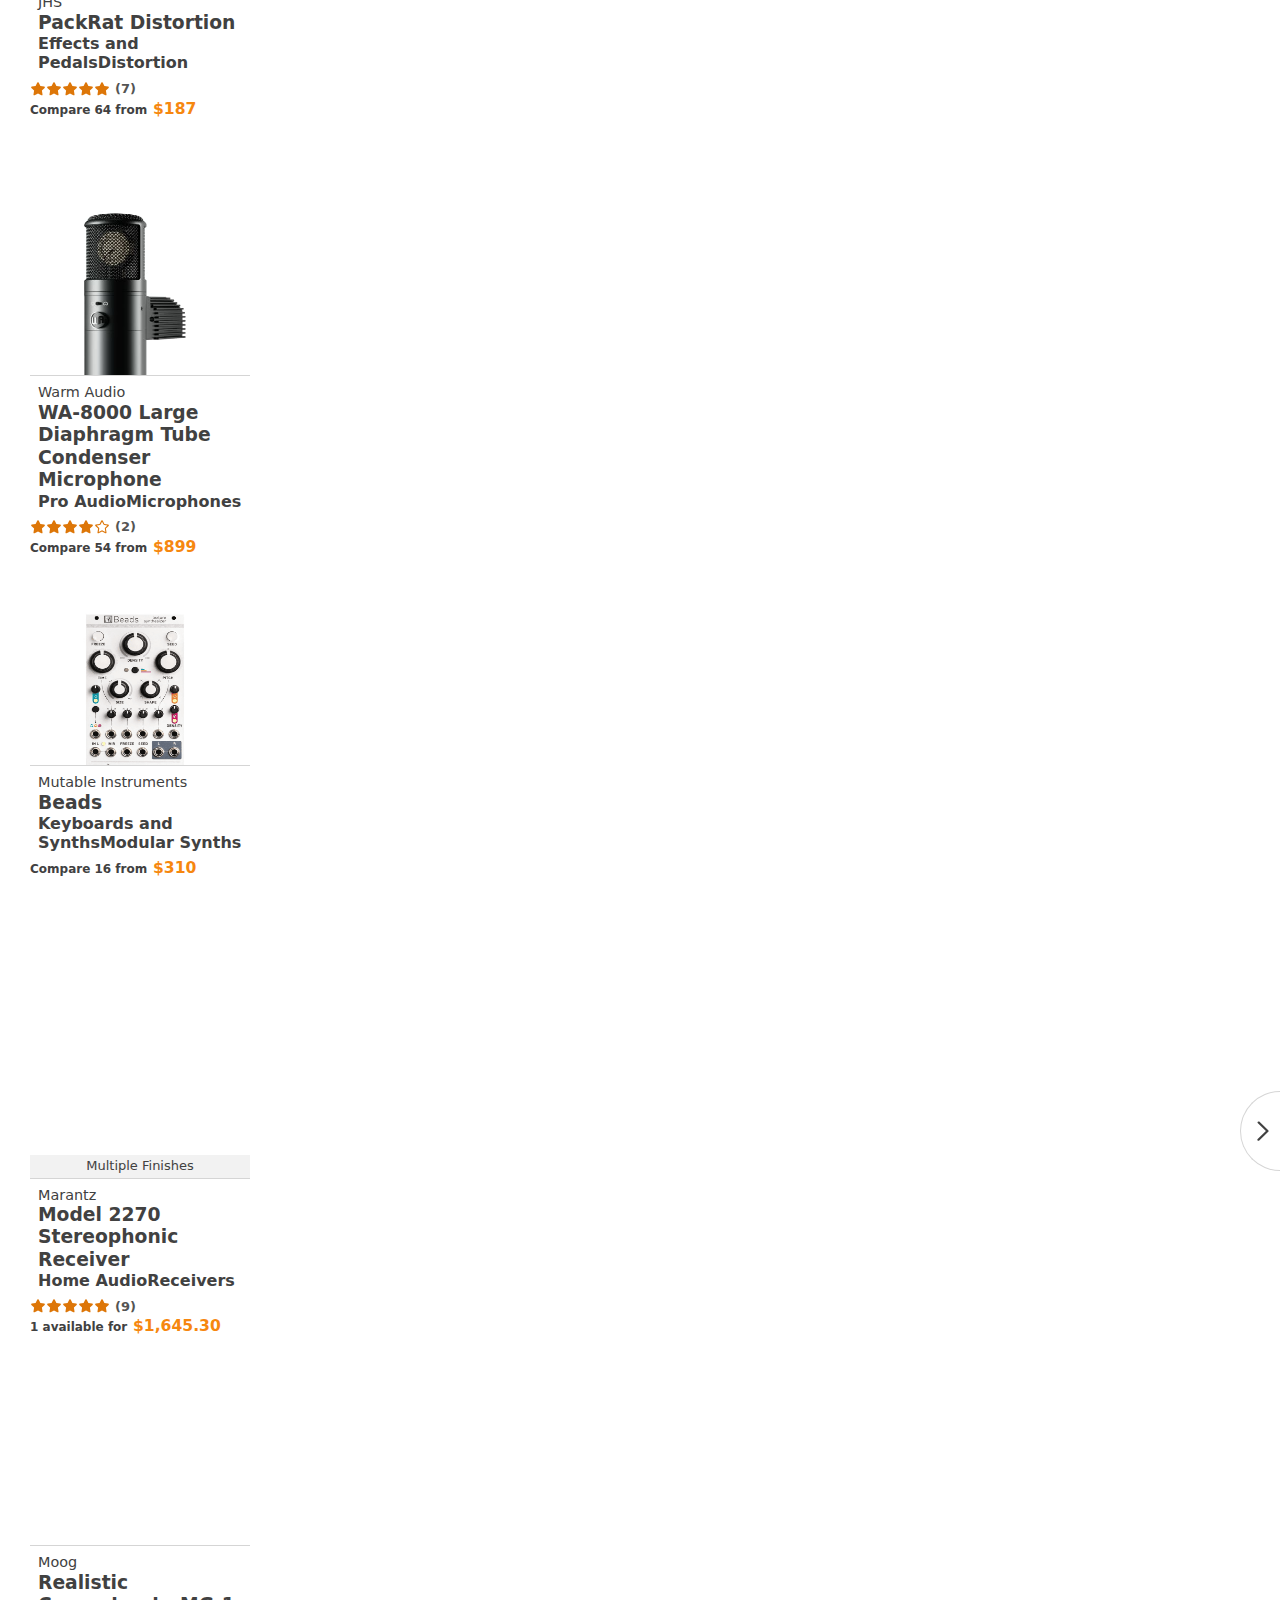
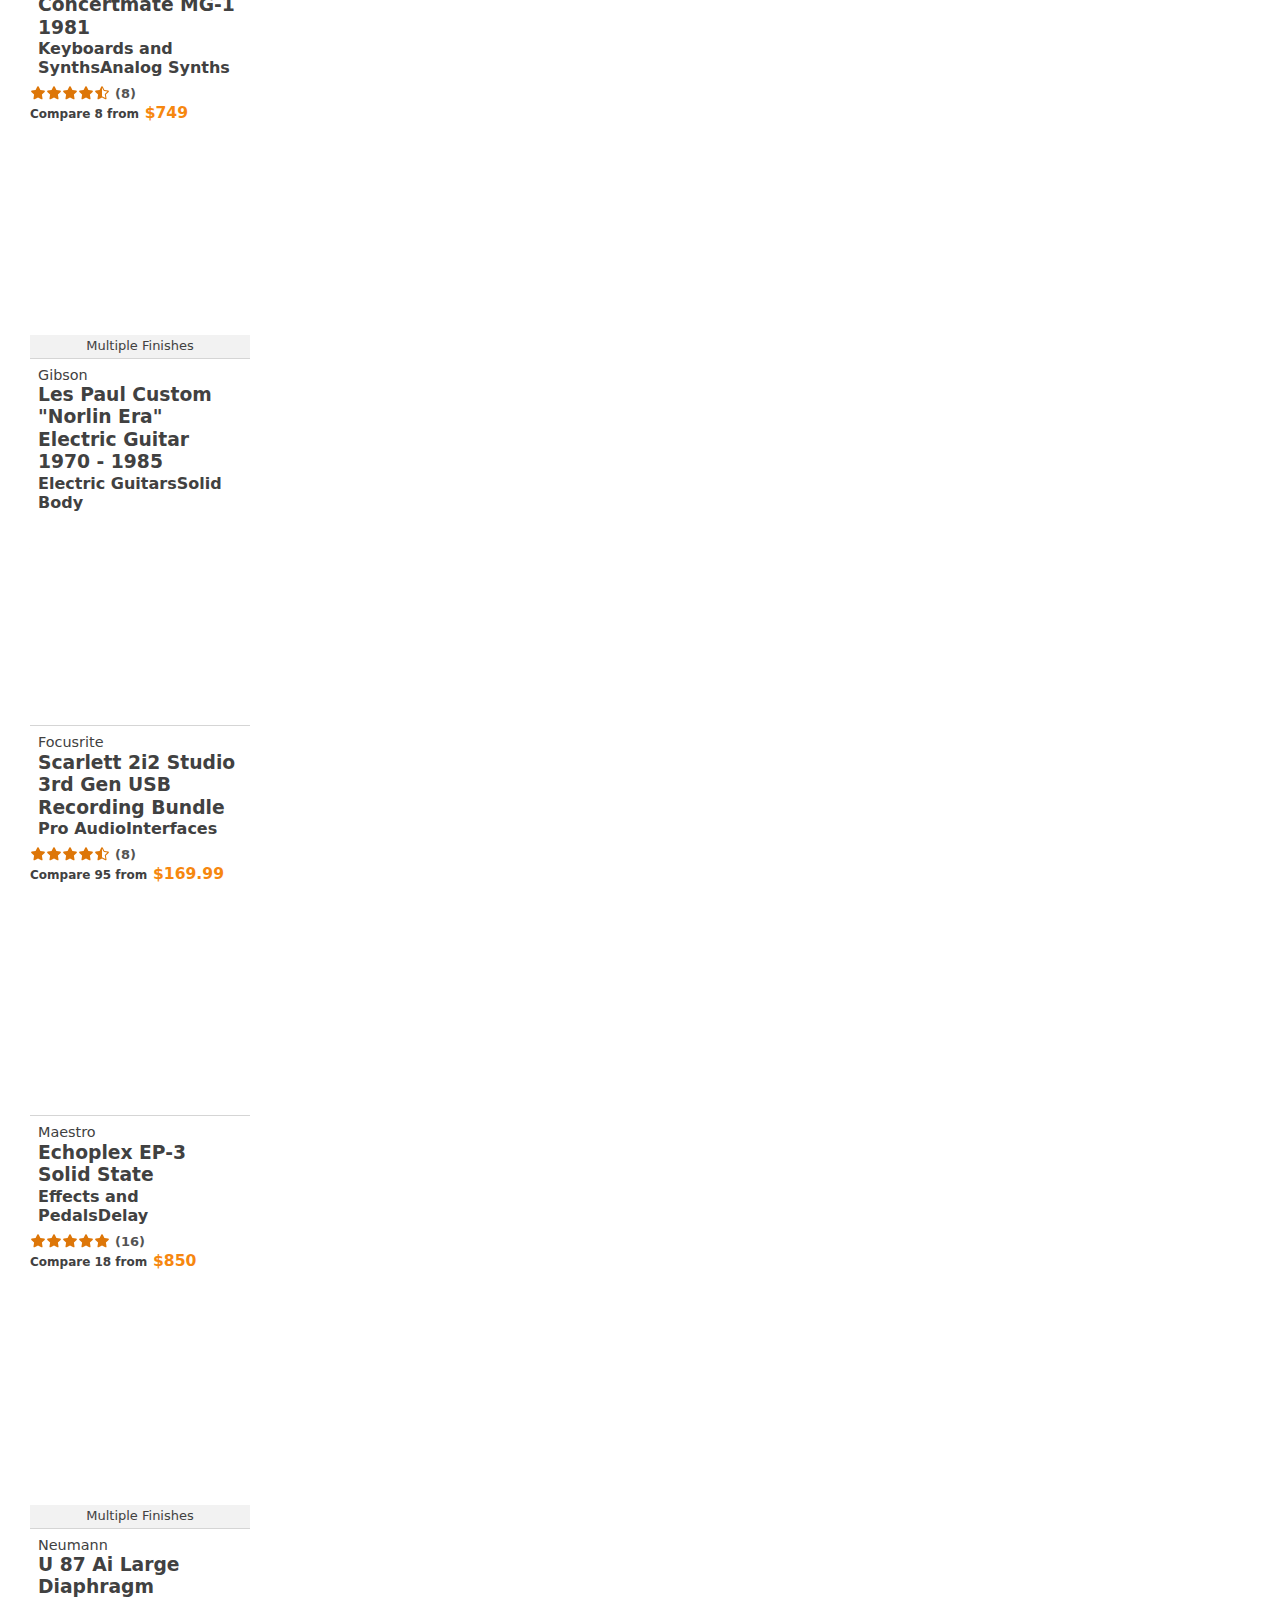
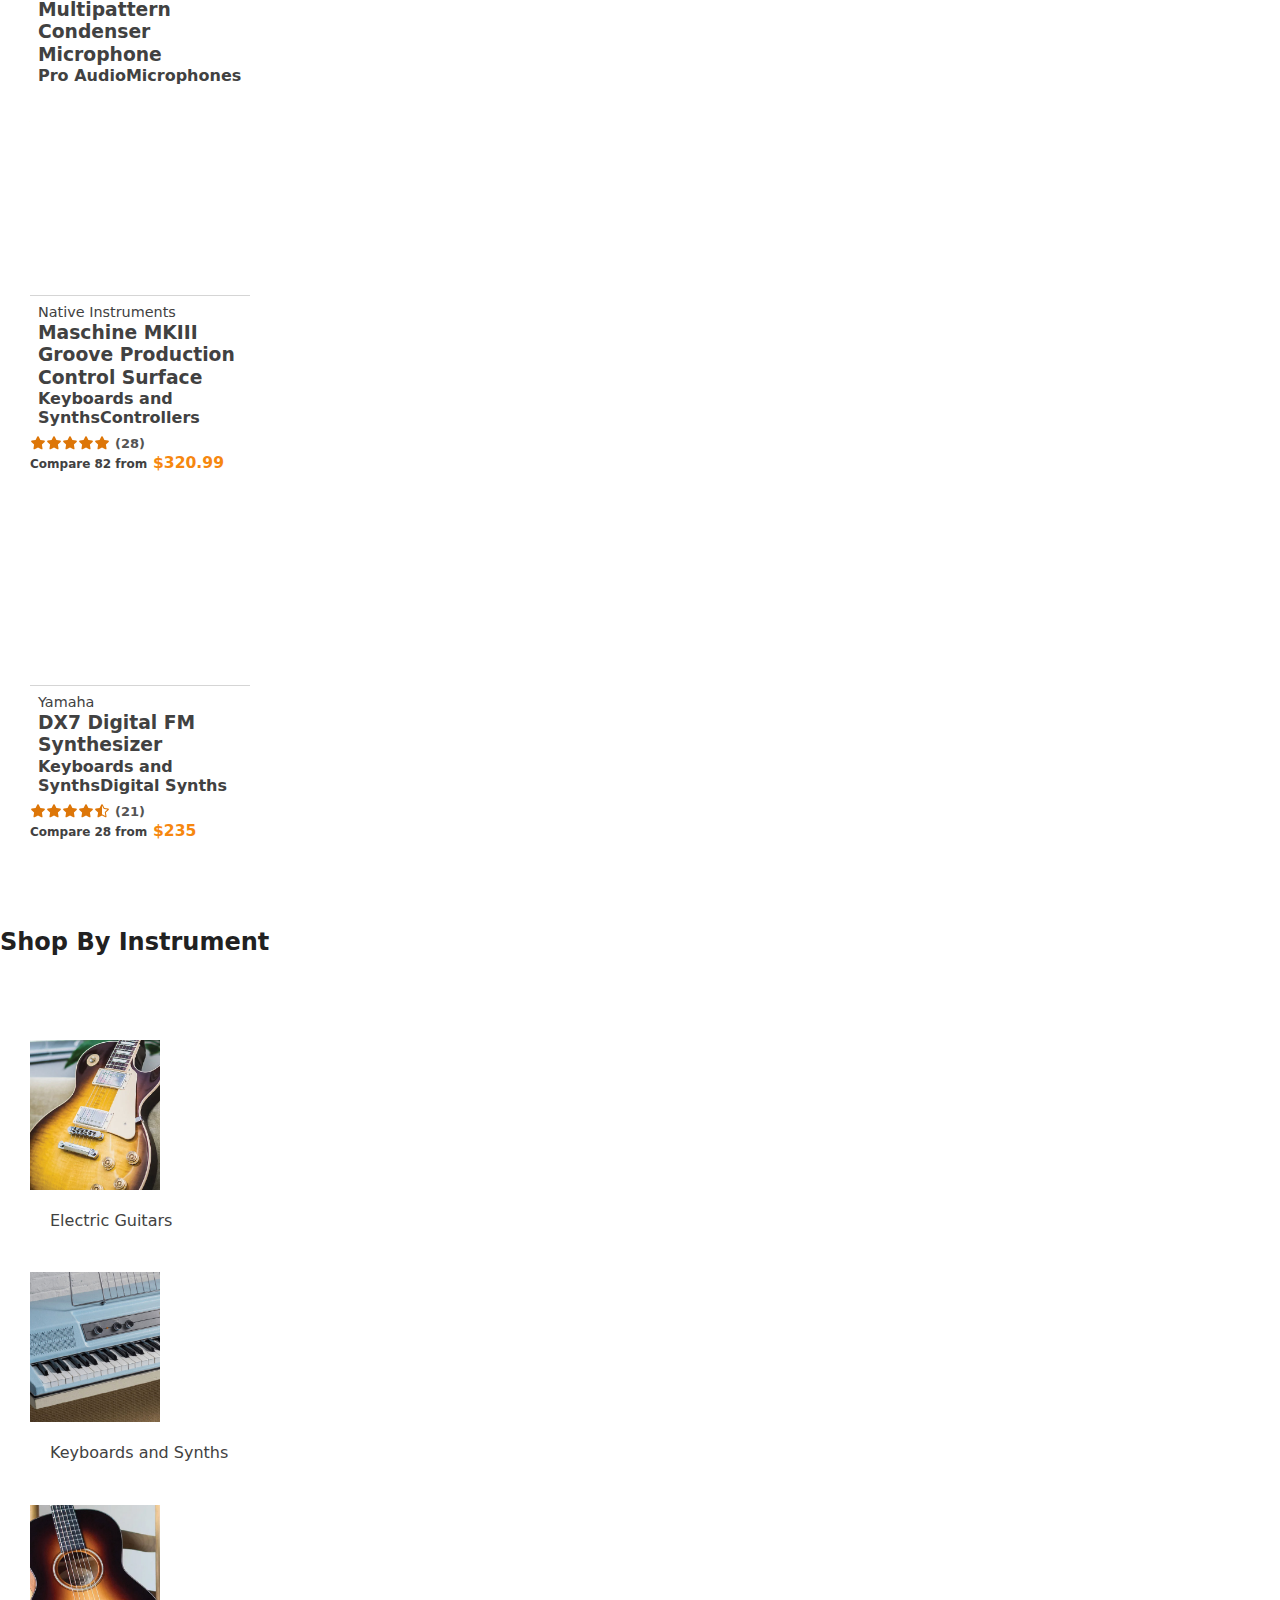
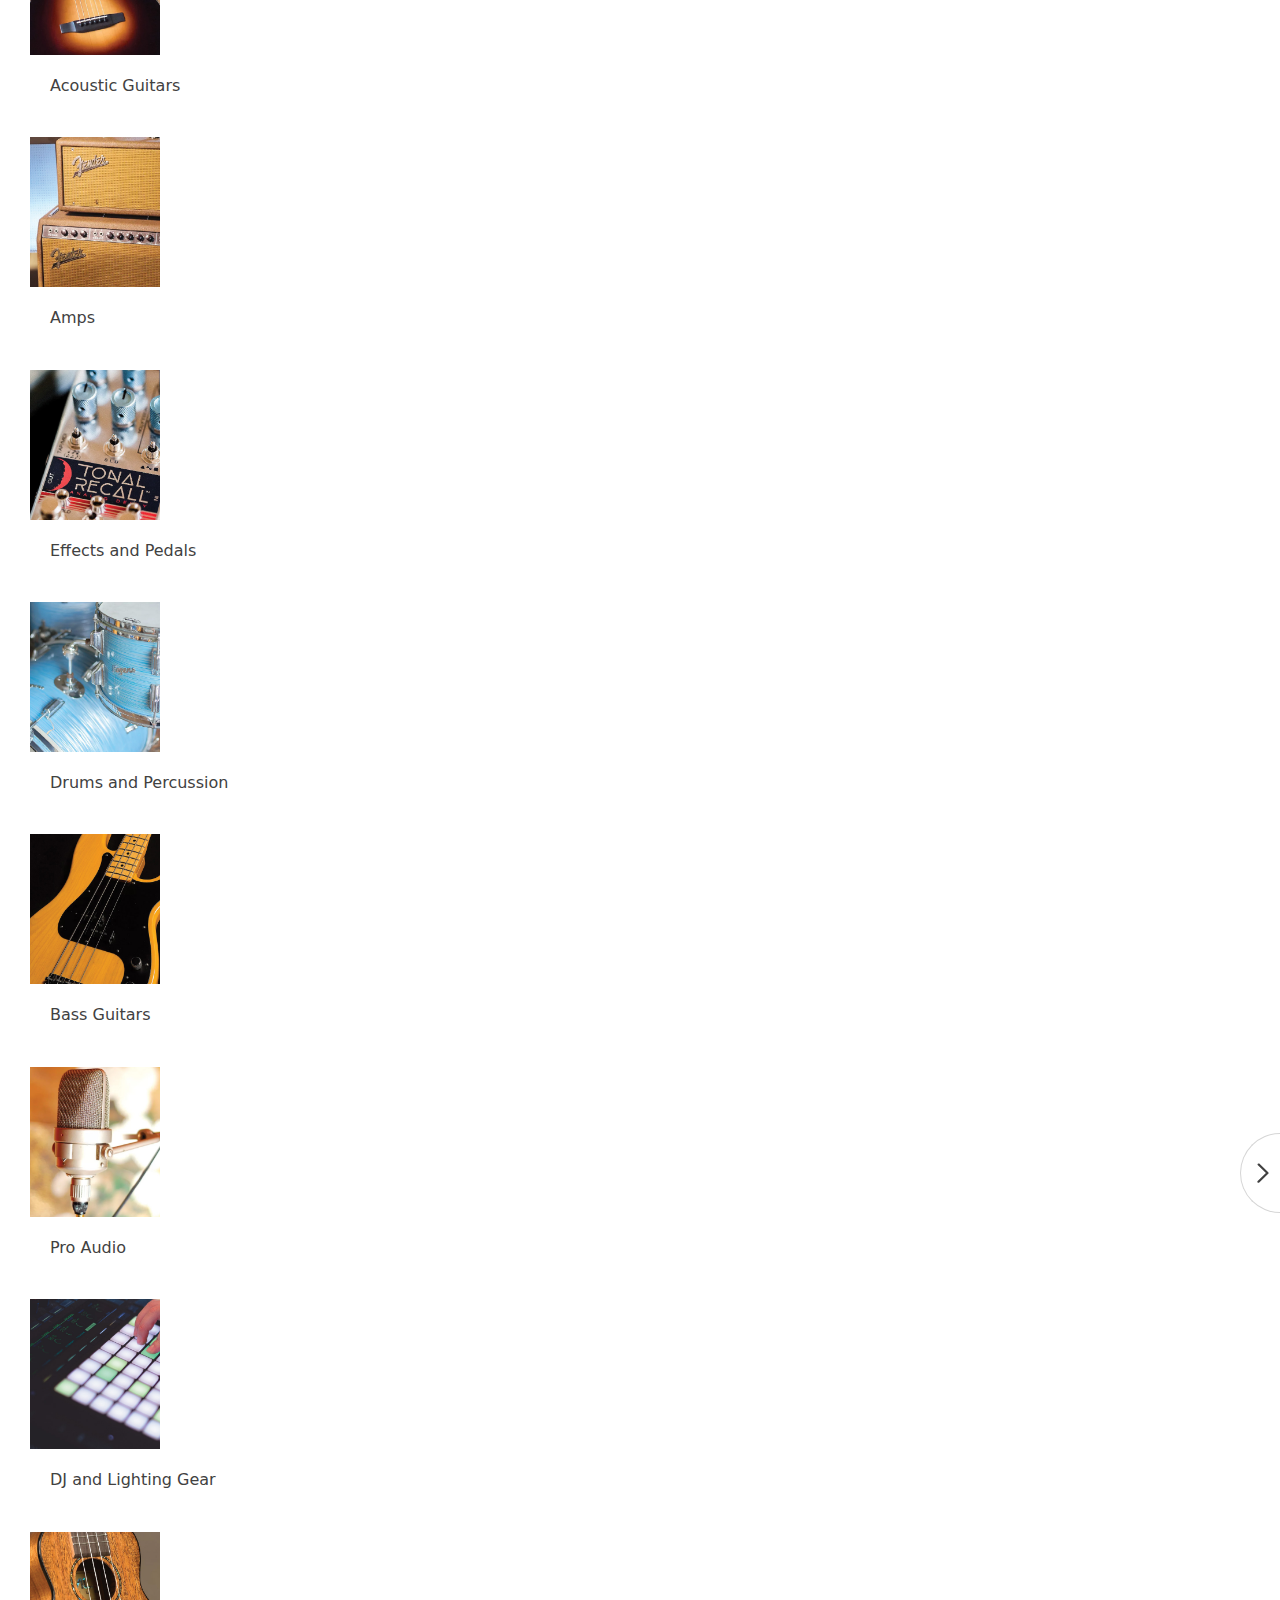
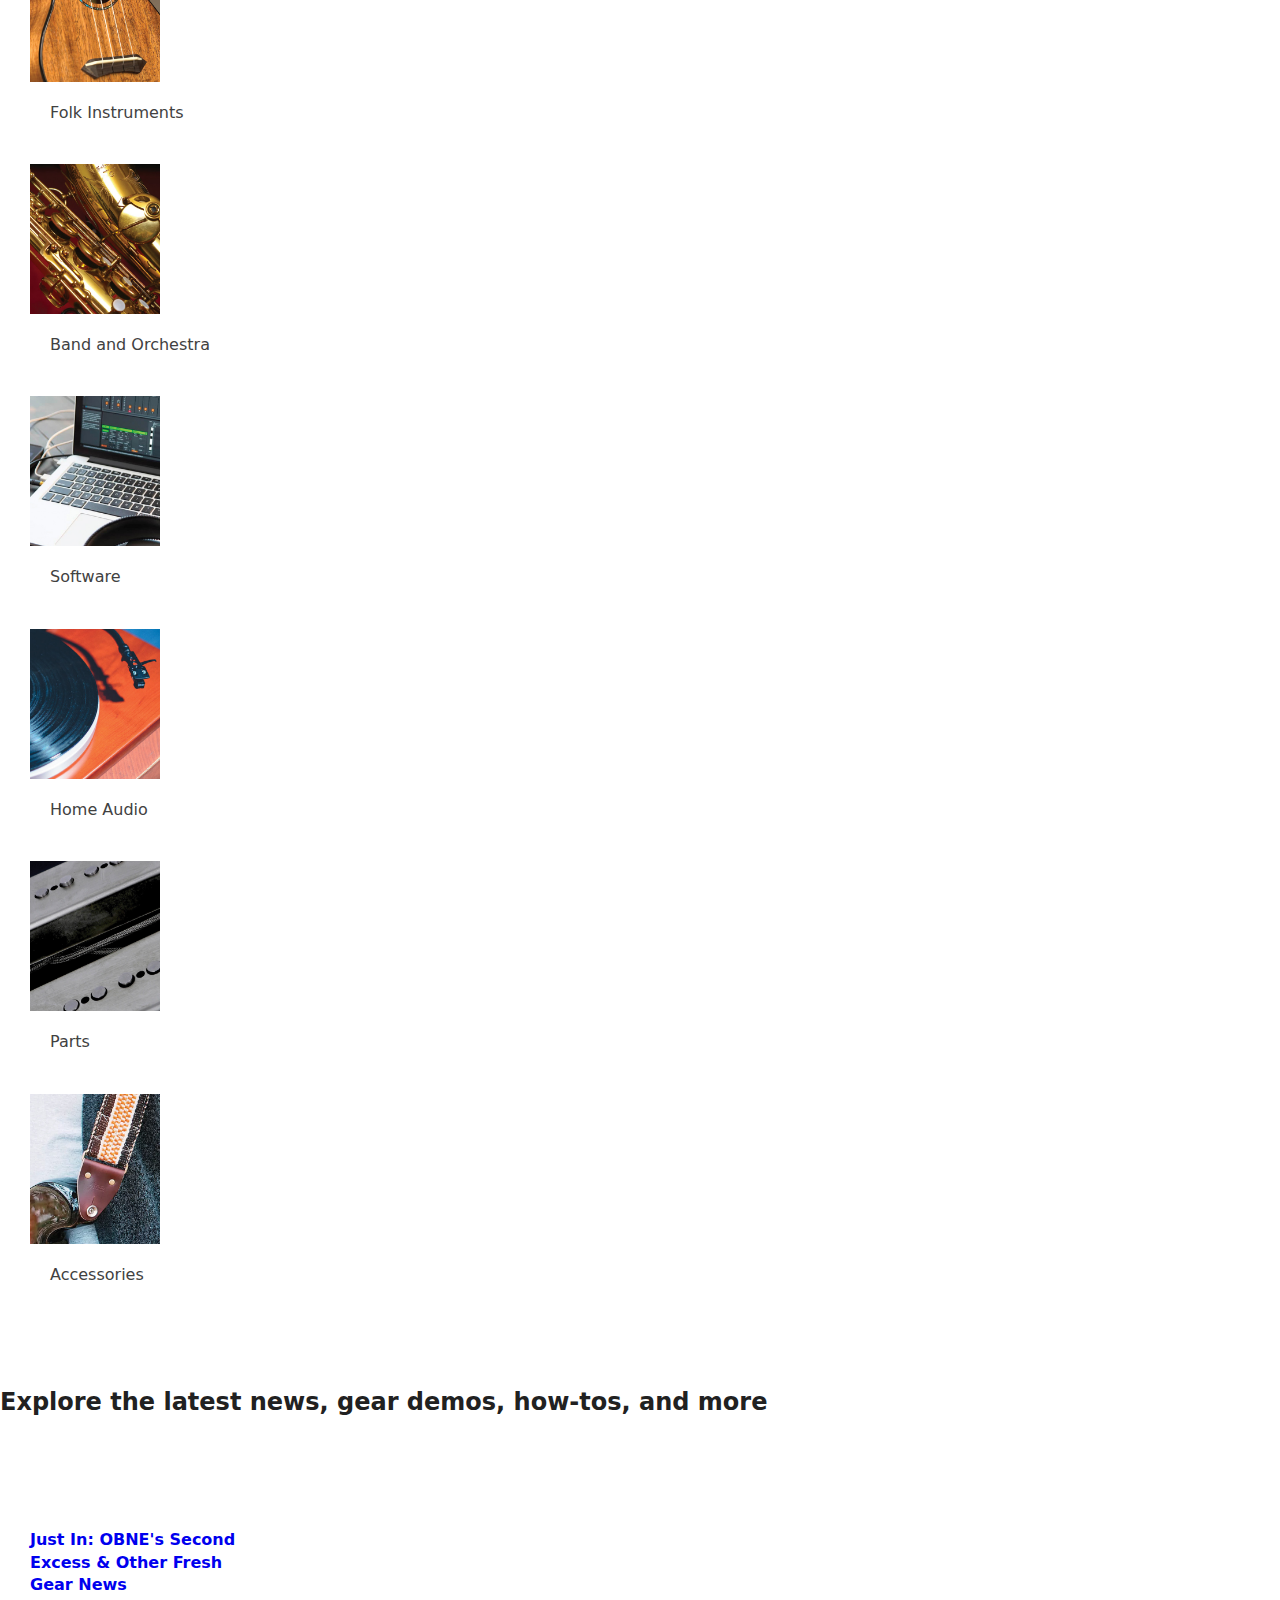
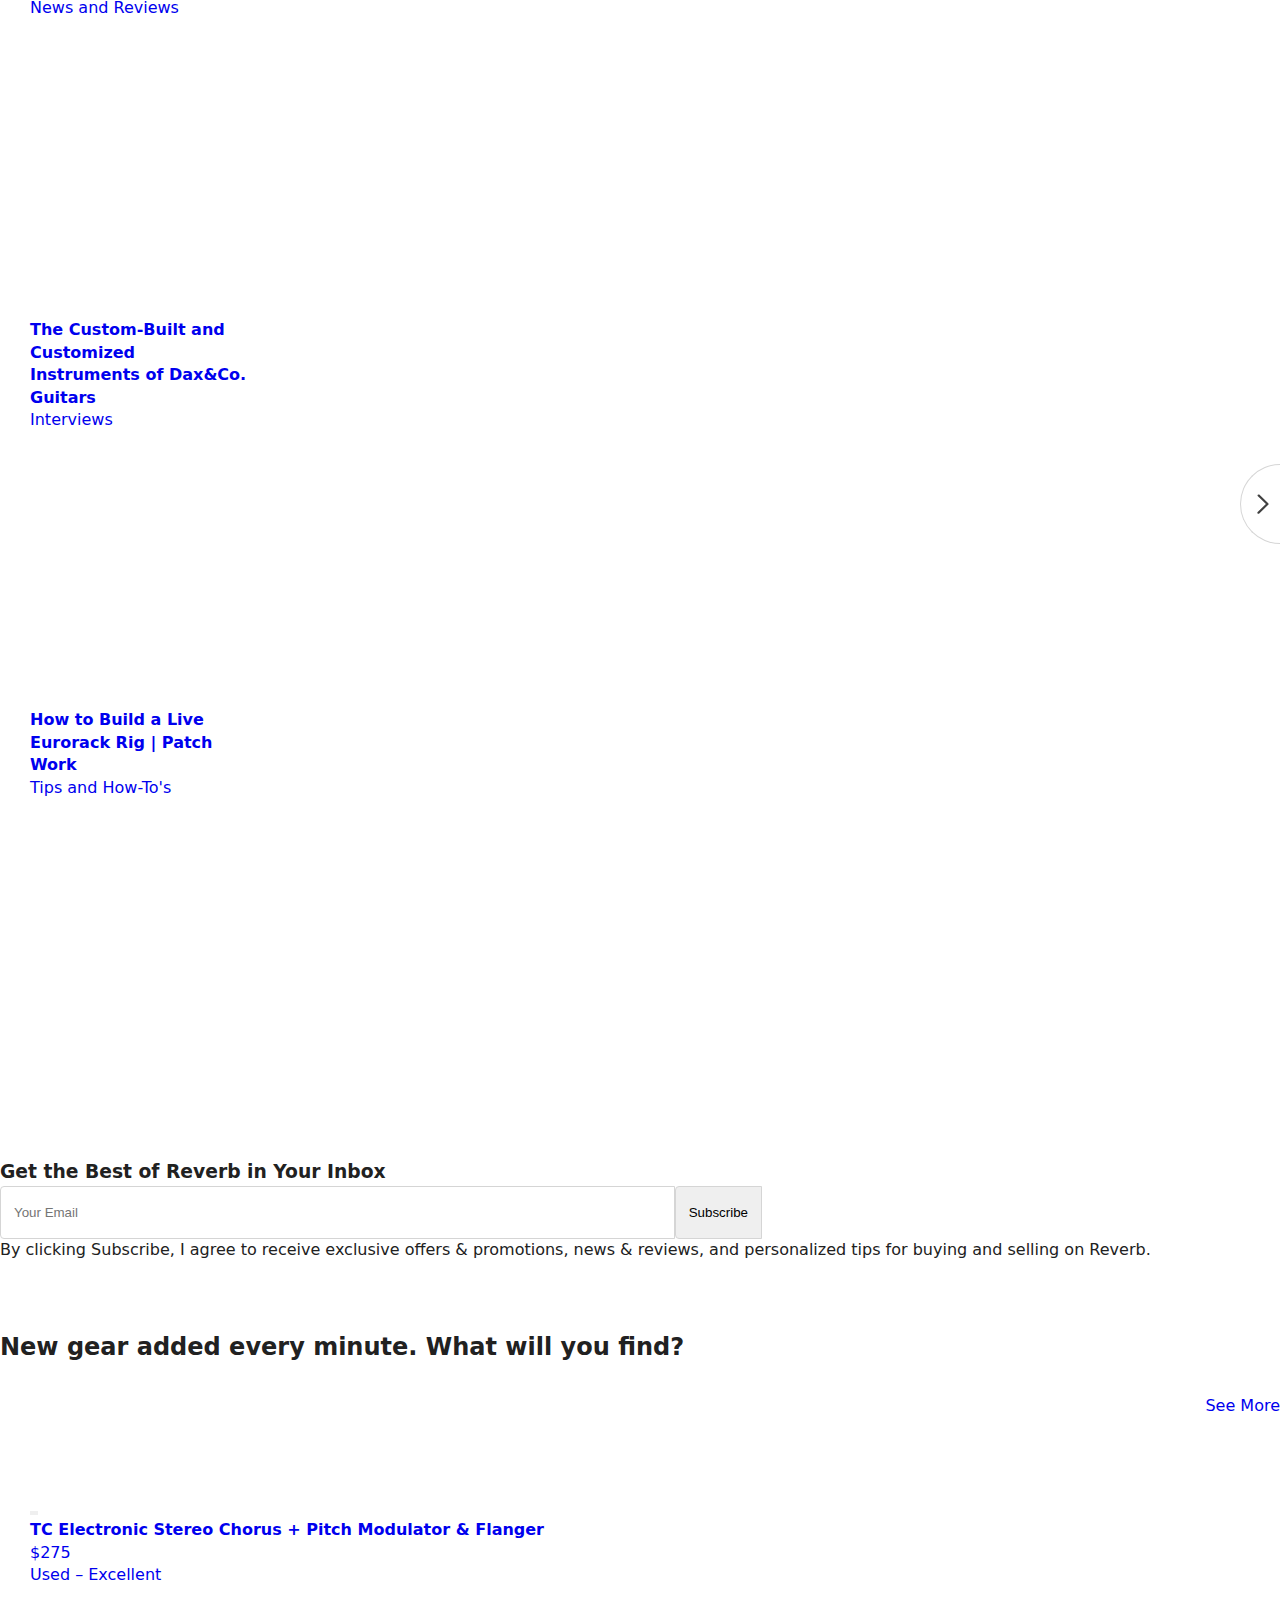
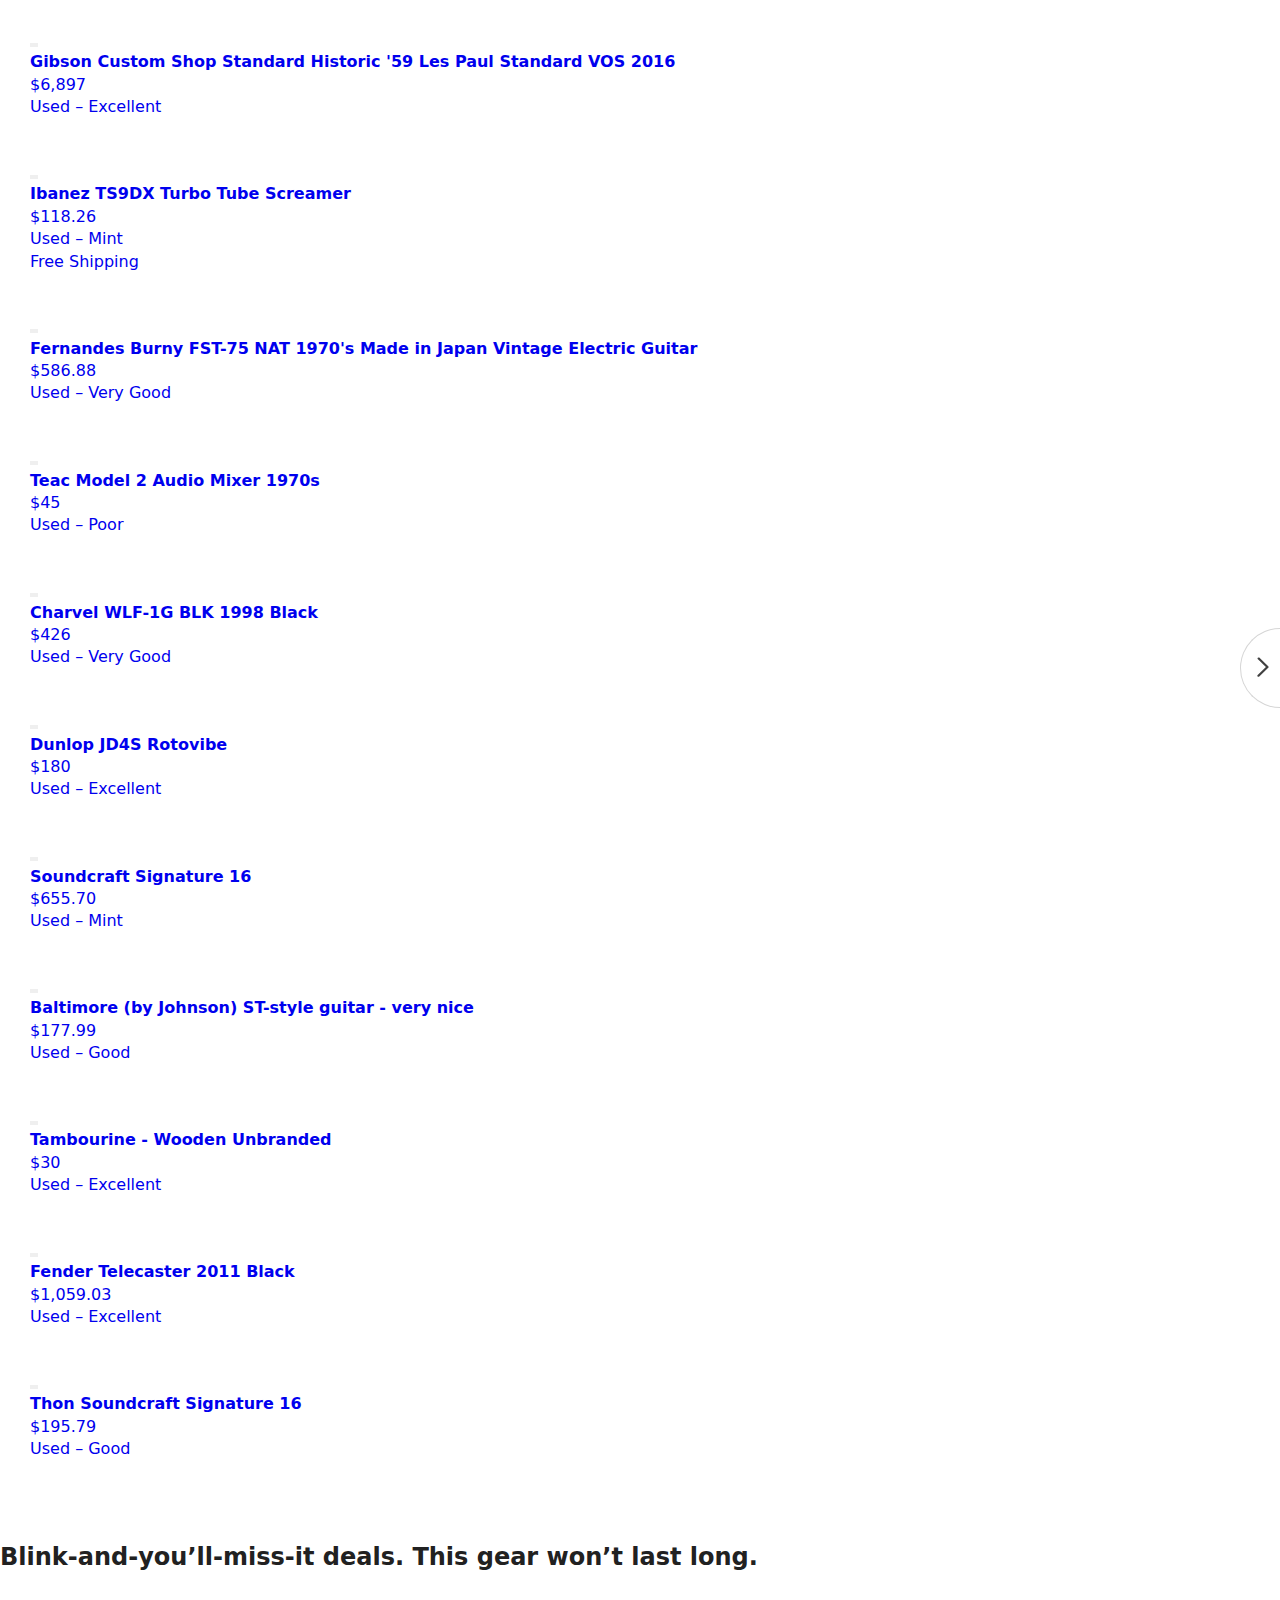
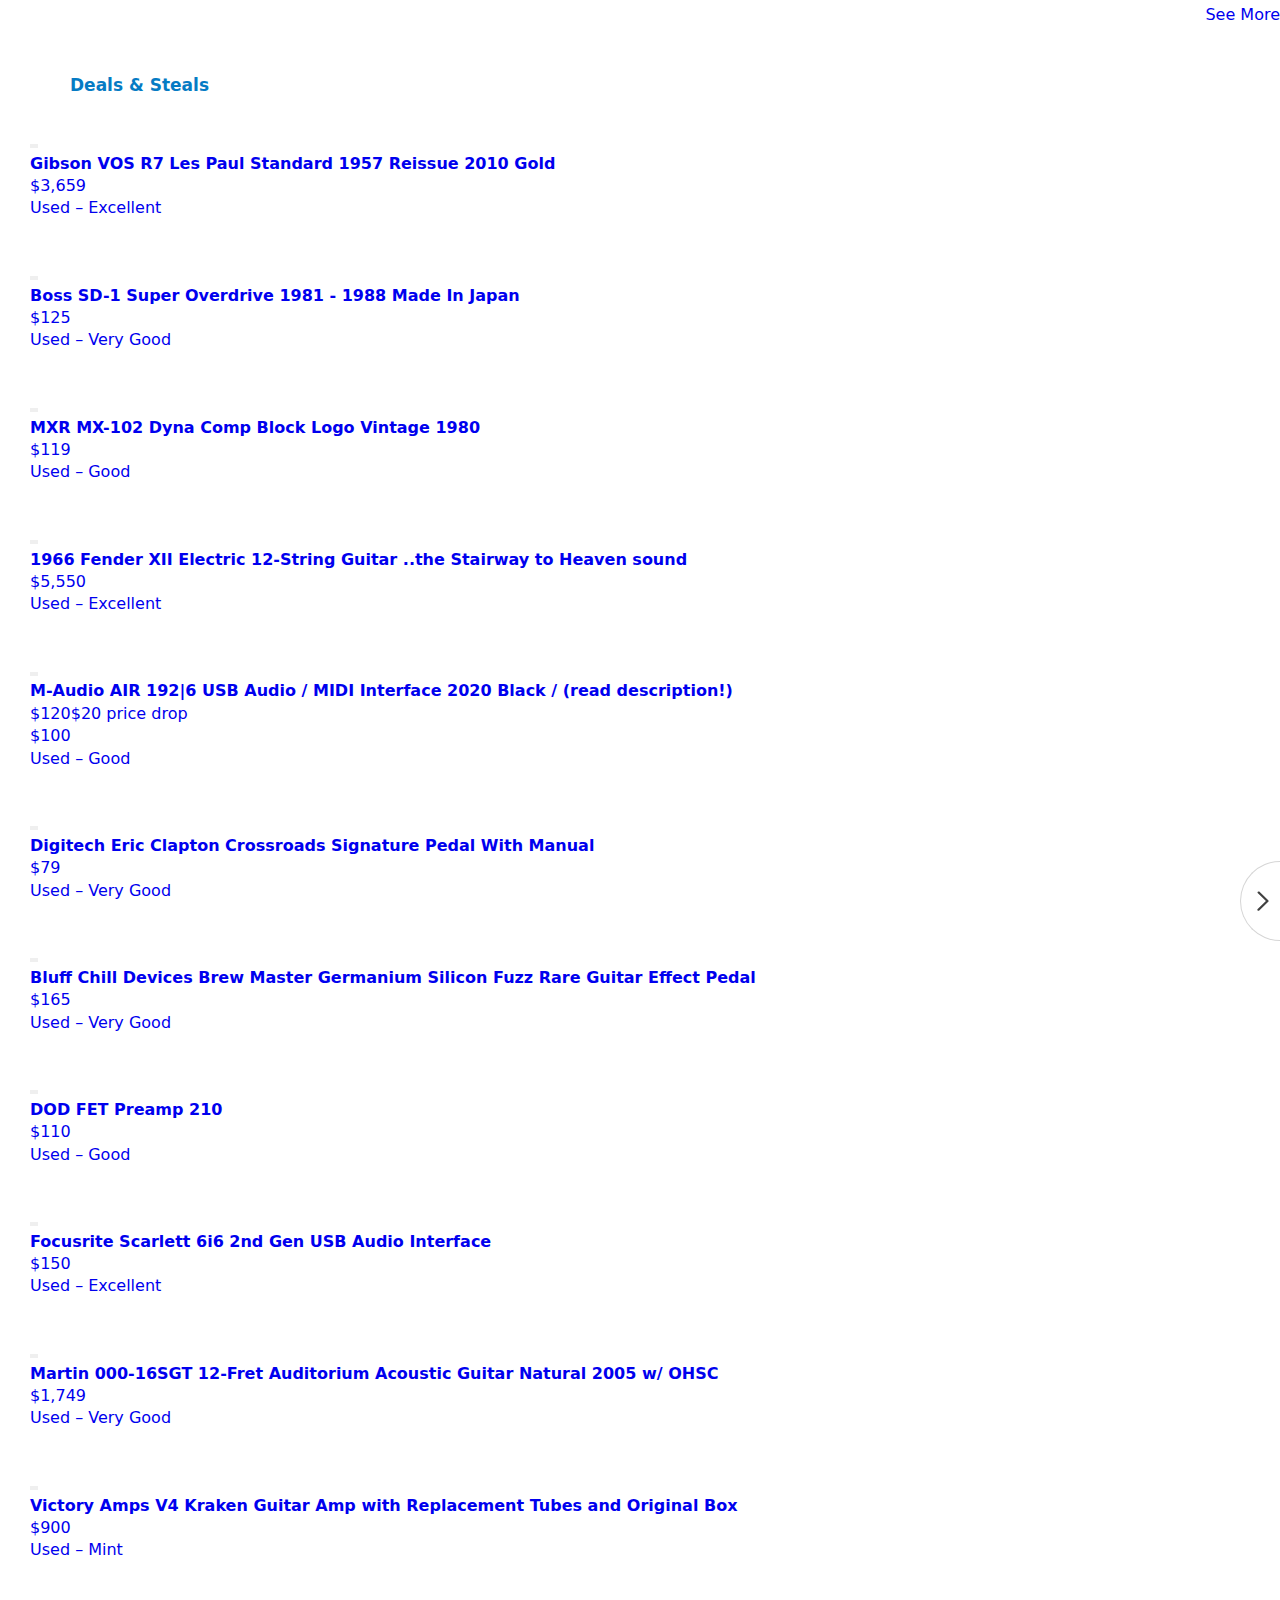
==== commit da0da930: "11/2/22" ====
--- a/templates/index.html
+++ b/templates/index.html
@@ -3844,7 +3844,7 @@
         </section>
 
     </main>
-    
+
 
     <!-- end main section -->
 
--- a/assets/css/style.css
+++ b/assets/css/style.css
@@ -609,16 +609,17 @@
 
 .mosaic-tiles {
     
+    background-color: #fff;
     padding-bottom: 2rem;
     padding-top: 2rem;
+
 }
 
 .mosaic-tiles__inner {
-    display: -webkit-box;
-    display: -ms-flexbox;
     display: flex;
     height: auto;
     width: 100%;
+    position: relative;
 }
 li, ol, ul {
     list-style: none;
@@ -628,14 +629,11 @@
     margin-left: 1.8rem;
 }
 .mosaic-tile {
-    -webkit-box-flex: 1;
-    -ms-flex: 1;
-    flex: 1;
+    display: inline-flex;
 }
 
 .mosaic-tile__link {
-    -webkit-box-orient: vertical;
-    -webkit-box-direction: normal;
+    
     box-shadow: none;
     color: #414141;
     display: -ms-flexbox;
@@ -644,15 +642,18 @@
     flex-direction: column;
     height: 100%;
     
+    
     transition: opacity .2s ease-in-out;
 }
 
 .mosaic-tile__image1{
     background-image: url(/assets/images/horizontal-tile-d73b383d2c70966c3e5bd780c1db2c0f274a70d22a27e8e3a45c029c870bdeb9.jpg);
-    
+    border-radius: 5px;
     background-repeat: no-repeat;
     background-size: cover;
     background-position: center;
+    margin-left: 15px;
+
     
 }
 
@@ -676,8 +677,8 @@
 }
 
 .mosaic-tile__image1 , .mosaic-tile__image2 , .mosaic-tile__image3{
-    width: 333px;
-    height:200px;
+    width: 440px;
+    height:250px;
 }
 
 .homepage-value-props{
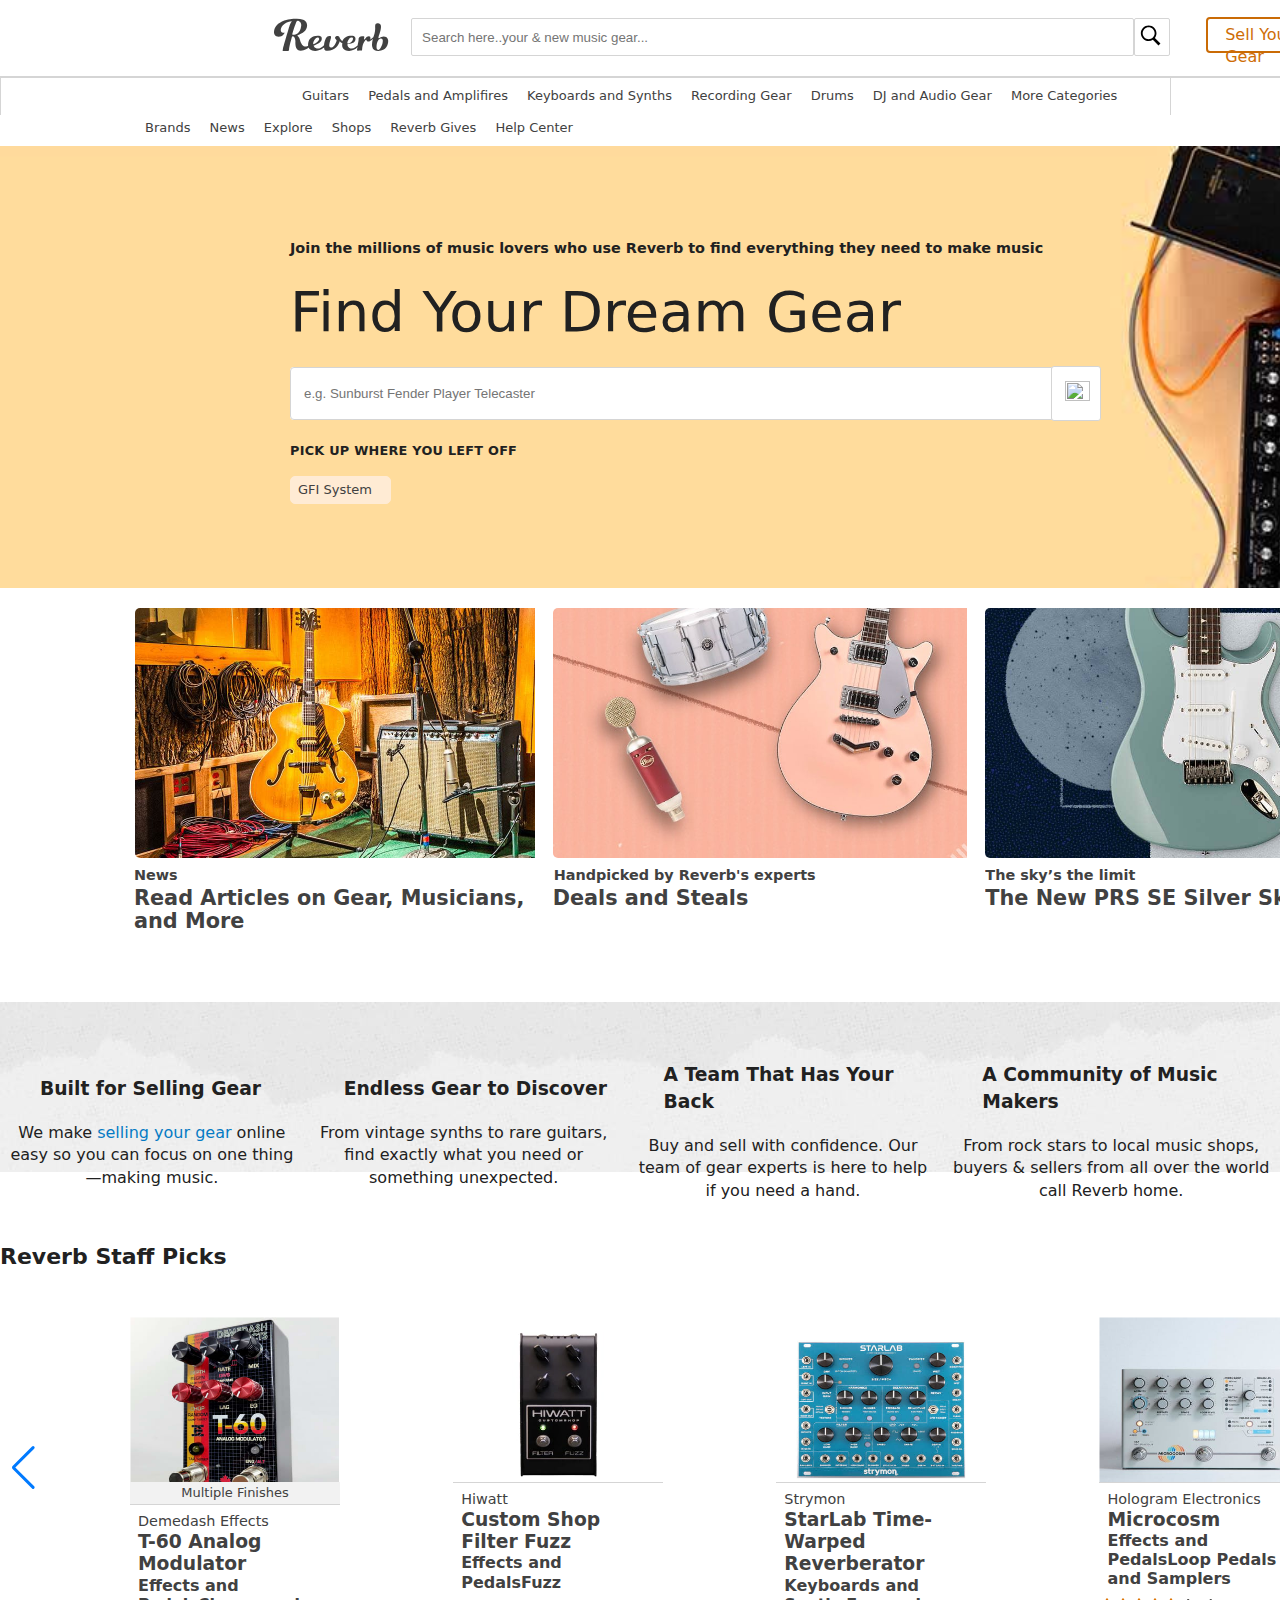
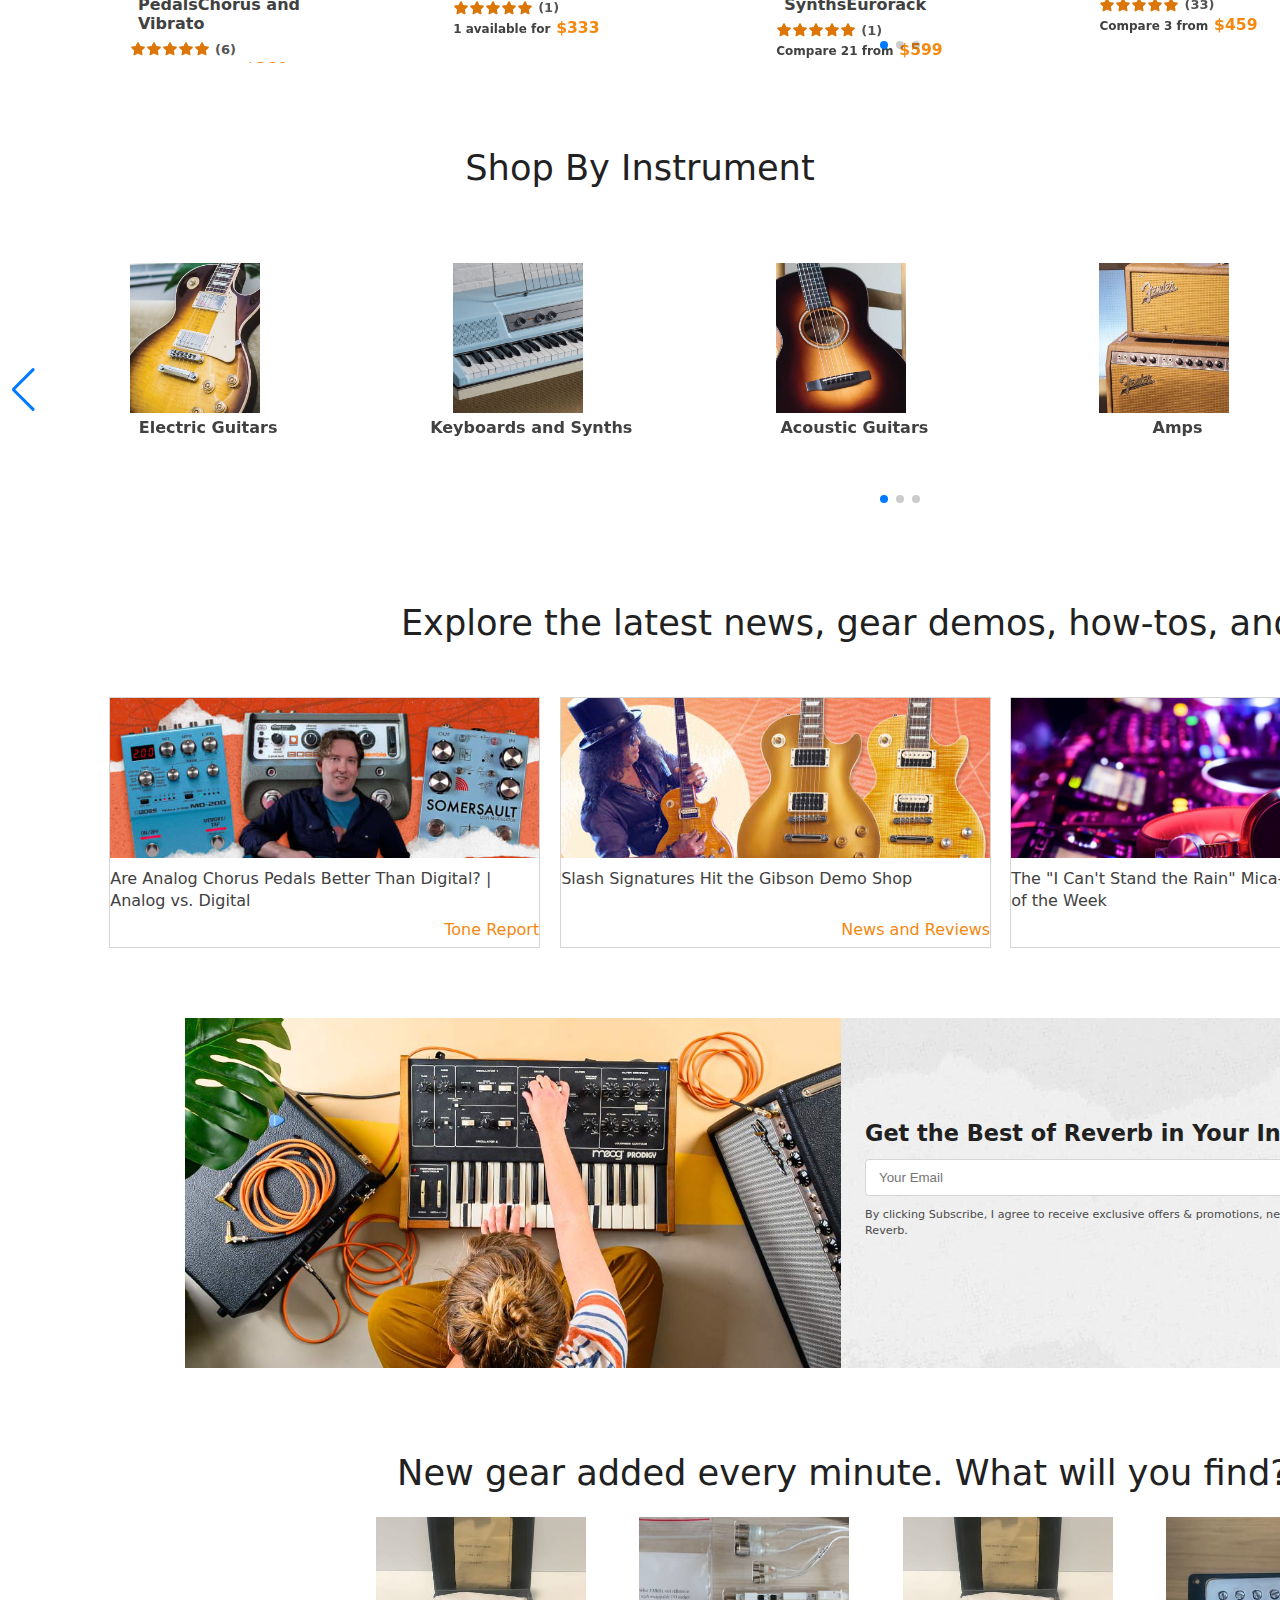
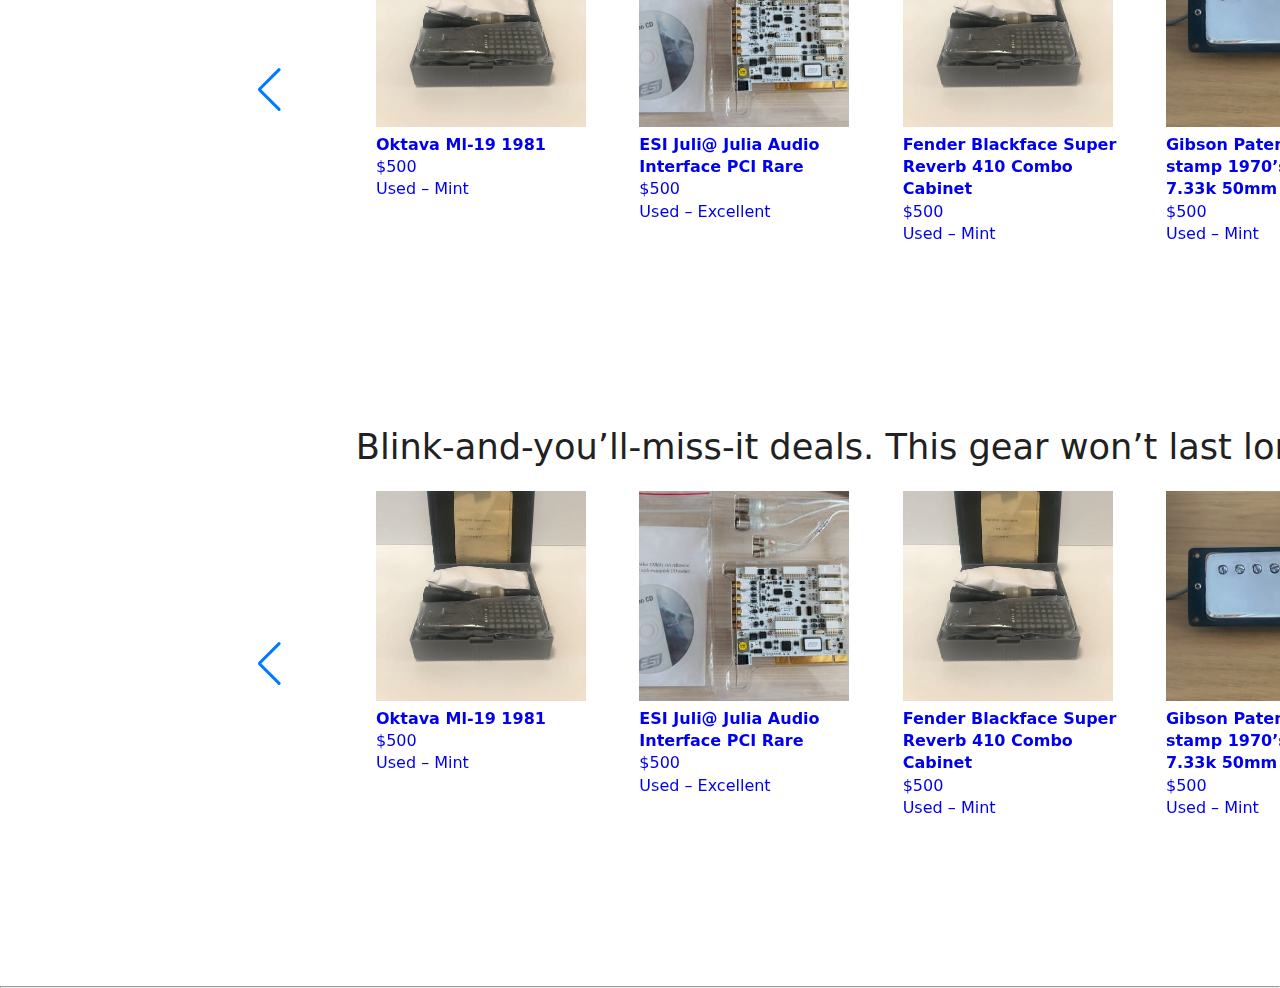
==== commit 5d050db1: "hello" ====
--- a/templates/index.html
+++ b/templates/index.html
@@ -10,20 +10,28 @@
     <link rel="stylesheet" href="/assets/css/style.css">
     <script src="https://code.jquery.com/jquery-3.6.0.js"
         integrity="sha256-H+K7U5CnXl1h5ywQfKtSj8PCmoN9aaq30gDh27Xc0jk=" crossorigin="anonymous"></script>
-        <script src="/assets/js/common.js"></script>
+    <script src="/assets/js/common.js"></script>
+
+    <!-- swiperjs -->
+    <link rel="stylesheet" href="https://unpkg.com/swiper/swiper-bundle.min.css" />
+
+    <!-- cdnjs fontawsome -->
+    <link rel="stylesheet" href="https://cdnjs.cloudflare.com/ajax/libs/font-awesome/6.0.0/css/all.min.css"
+        integrity="sha512-9usAa10IRO0HhonpyAIVpjrylPvoDwiPUiKdWk5t3PyolY1cOd4DSE0Ga+ri4AuTroPR5aQvXU9xC6qOPnzFeg=="
+        crossorigin="anonymous" referrerpolicy="no-referrer" />
 </head>
 
-<body> 
+<body>
     <!-- nav bar -->
-        <!-- mainnav bar -->
+    <!-- mainnav bar -->
     <header class="instrumentia-header">
         <div class="instruemntia-header__main">
 
             <div class="instruemntiareverb-header__inner">
-            
+
                 <nav class="instrumentia-nav">
 
-                
+
                     <ul class="instrumentia-nav-ul">
                         <li class="nav-bar-li" id="nav-bar-li">
                             <div class="instrumentia-logo-container">
@@ -34,16 +42,18 @@
 
                         <li class="nav-bar-li" id="search-li">
                             <div class="search-input">
-                                <input type="text" class="site-search__controls__input" autocorrect="on" autocapitalize="off"
-                                    placeholder="Search here..your &amp; new music gear..." value="">
+                                <input type="text" class="site-search__controls__input" autocorrect="on"
+                                    autocapitalize="off" placeholder="Search here..your &amp; new music gear..."
+                                    value="">
                                 <a href="#" class="search-logo">
 
                                     <svg xmlns="http://www.w3.org/2000/svg" x="0px" y="0px" width="50" height="50"
                                         viewBox="0 0 172 172" style=" fill:#000000;">
-                                        <g fill="none" fill-rule="nonzero" stroke="none" stroke-width="1" stroke-linecap="butt"
-                                            stroke-linejoin="miter" stroke-miterlimit="10" stroke-dasharray=""
-                                            stroke-dashoffset="0" font-family="none" font-weight="none" font-size="none"
-                                            text-anchor="none" style="mix-blend-mode: normal">
+                                        <g fill="none" fill-rule="nonzero" stroke="none" stroke-width="1"
+                                            stroke-linecap="butt" stroke-linejoin="miter" stroke-miterlimit="10"
+                                            stroke-dasharray="" stroke-dashoffset="0" font-family="none"
+                                            font-weight="none" font-size="none" text-anchor="none"
+                                            style="mix-blend-mode: normal">
                                             <path d="M0,172v-172h172v172z" fill="none"></path>
                                             <g fill="#000000">
                                                 <path
@@ -71,25 +81,26 @@
                             <div class="wish-list-container">
 
                                 <span id="icon">
-                                    <a aria-label=" instrumentia-Logo" class="instrumentia-header-logo wish-list-btn" href="#"><img src="https://img.icons8.com/ios/50/000000/star--v1.png"/>
-                            
-                                <span id="icon" style="font-size: 13px;">Watch-list</span>
-                            </a>
-                            </span>
+                                    <a aria-label=" instrumentia-Logo" class="instrumentia-header-logo wish-list-btn"
+                                        href="#"><img src="https://img.icons8.com/ios/50/000000/star--v1.png" />
+
+                                        <span id="icon" style="font-size: 13px;">Watch-list</span>
+                                    </a>
+                                </span>
                             </div>
                         </li>
 
                         <li class="nav-bar-li" id="feed-list">
                             <div class="my-feed-container">
-                                
-                                    <span id="icon">
-                                        <a aria-label=" instrumentia-Logo" class="instrumentia-header-logo" href="#"><img
-                                            src="https://img.icons8.com/external-flatart-icons-outline-flatarticons/64/000000/external-feed-devices-flatart-icons-outline-flatarticons.png"/>
-                                            <span id="icon" style="font-size: 13px;"> Feed</span>
-                                        </a>
-                                    </span>
-                                    
-                            
+
+                                <span id="icon">
+                                    <a aria-label=" instrumentia-Logo" class="instrumentia-header-logo" href="#"><img
+                                            src="https://img.icons8.com/external-flatart-icons-outline-flatarticons/64/000000/external-feed-devices-flatart-icons-outline-flatarticons.png" />
+                                        <span id="icon" style="font-size: 13px;"> Feed</span>
+                                    </a>
+                                </span>
+
+
                             </div>
 
                         </li>
@@ -98,7 +109,8 @@
                             <div class="cart-container">
                                 <a aria-label=" instrumentia-Logo" class="instrumentia-header-logo" href="">
                                     <span id="icon">
-                                        <img src="https://img.icons8.com/external-icongeek26-outline-icongeek26/64/000000/external-cart-ecommerce-icongeek26-outline-icongeek26.png"/>
+                                        <img
+                                            src="https://img.icons8.com/external-icongeek26-outline-icongeek26/64/000000/external-cart-ecommerce-icongeek26-outline-icongeek26.png" />
                                     </span>
                                     <span id="icon" style="margin-left: 9px;">Cart</span></a>
                             </div>
@@ -122,7 +134,7 @@
             </div>
 
         </div>
-         <!--END mainnav bar -->
+        <!--END mainnav bar -->
     </header>
 
     <hr style="border:.5px solid #d5d5d5;">
@@ -172,7 +184,7 @@
                 <a href="">More Categories</a>
 
             </li>
-    
+
             <li class="secnd-li">
                 <a href="">Brands</a>
 
@@ -205,12 +217,12 @@
         </ul>
     </div>
     <!-- end second nav -->
-   
+
     <!-- end nav bar -->
 
     <!-- main section -->
 
-    <main class="body-wrapper" >
+    <main class="body-wrapper">
         <section class="section-container">
             <header id="sell_header_2" class="sell__header">
 
@@ -246,7 +258,8 @@
                                 <a href="#" class="color-gray weight-bold icon-r-angle-right"><span class="gfi-span">GFI
                                         System</span>
                                     <span class="arrow-img">
-                                        <img src="https://img.icons8.com/external-prettycons-solid-prettycons/60/000000/external-right-arrow-orientation-prettycons-solid-prettycons.png"/>
+                                        <img
+                                            src="https://img.icons8.com/external-prettycons-solid-prettycons/60/000000/external-right-arrow-orientation-prettycons-solid-prettycons.png" />
                                     </span>
                                 </a>
 
@@ -265,13 +278,15 @@
                                 <div class="mosaic-tile__image1">
                                 </div>
                                 <div class="mosaic-tile__text">
-                                    <p class="mosaic-tile__subtitle">News</p>
-                                    <h4 class="mosaic-tile__title">Read Articles on Gear, Musicians, and More</h4>
+                                    <p class="mosaic-tile__subtitle" style="margin-left: 14px;">News</p>
+                                    <h4 class="mosaic-tile__title" style="margin-left: 14px;">Read Articles on Gear,
+                                        Musicians, and More</h4>
                                 </div>
                             </a>
                         </li>
 
-                        <li class="mosaic-tile"><a class="mosaic-tile__link" href="#">
+                        <li class="mosaic-tile">
+                            <a class="mosaic-tile__link" href="#">
                                 <div class="mosaic-tile__image2">
                                 </div>
                                 <div class="mosaic-tile__text">
@@ -331,7 +346,7 @@
 
 
 
-<!-- home page component wrapper -->
+                    <!-- home page component wrapper -->
                     <div class="homepage-container__component-wrapper">
 
                         <div class="dynamic-page dynamic-page--flush-with-header">
@@ -340,1739 +355,1355 @@
                                 <div class="dynamic-page__one-col">
                                     <div class="overflowing-row overflowing-row--disable-left-control">
                                         <div class="overflowing-row__inner">
-                                            <h2 class="overflowing-row__heading"><span>Reverb Staff Picks</span></h2>
-
-                                            <div class="overflowing-row__items">
-                                                <div class="overflowing-row__items__inner">
-                                                  <ul class="tiles tiles--single-row tiles--grow tiles--large">
-
-                                                        <li class="tiles__tile">
-                                                            <article class="csp-square-card" itemscope=""
-                                                                itemtype="http://schema.org/Product">
-                                                                <a class="csp-square-card__inner" href="#">
-                                                                    <div class="csp-square-card__main">
-                                                                        <div class="image-box"><img
-                                                                                src="/assets/images/mw9r6da59cvrchhxdkwj.jpg"
-                                                                                loading="lazy">
-                                                                        </div>
-
-                                                                        <div class="csp-square-card__finish-indicator">
-                                                                            Multiple Finishes</div>
-                                                                        <div class="csp-square-card__title">
-                                                                            <div class="size-90 weight-normal">Demedash
-                                                                                Effects</div>
-                                                                            <h3 itemprop="model" class="weight-bold">
-                                                                                T-60 Analog Modulator</h3>
-                                                                            <div class="csp-square-card__category">
-                                                                                <span>Effects and
-                                                                                    Pedals</span><span>Chorus and
-                                                                                    Vibrato</span>
+                                            <h2 class="overflowing-row__heading">
+                                                <span>Reverb Staff Picks</span>
+                                            </h2>
+
+
+
+                                            <div class="overflowing-row__items swiper mySwiper">
+                                                <!-- <div class="overflowing-row__items__inner swiper-wrapper"> -->
+                                                <ul
+                                                    class="tiles tiles--single-row tiles--grow tiles--large swiper-wrapper">
+
+                                                    <li class="tiles__tile swiper-slide" style="margin-bottom: 0 !important;
+                                                        margin-left: 20px !important;
+                                                        display: inline-block !important;
+                                                        width: 240px !important;
+                                                        height: 255px !important;">
+                                                        <article class="csp-square-card" itemscope=""
+                                                            itemtype="http://schema.org/Product">
+                                                            <a class="csp-square-card__inner" href="#">
+                                                                <div class="csp-square-card__main">
+                                                                    <div class="image-box"><img
+                                                                            src="/assets/images/mw9r6da59cvrchhxdkwj.jpg"
+                                                                            loading="lazy">
+                                                                    </div>
+
+                                                                    <div class="csp-square-card__finish-indicator">
+                                                                        Multiple Finishes</div>
+                                                                    <div class="csp-square-card__title">
+                                                                        <div class="size-90 weight-normal">Demedash
+                                                                            Effects</div>
+                                                                        <h3 itemprop="model" class="weight-bold">
+                                                                            T-60 Analog Modulator</h3>
+                                                                        <div class="csp-square-card__category">
+                                                                            <span>Effects and
+                                                                                Pedals</span><span>Chorus and
+                                                                                Vibrato</span>
+                                                                        </div>
+
+                                                                    </div>
+                                                                </div>
+                                                                <!-- card details -->
+
+                                                                <div class="csp-square-card__details">
+                                                                    <div class="csp-square-card__details__price"
+                                                                        itemscope="" itemprop="offers"
+                                                                        itemtype="http://schema.org/AggregateOffer">
+                                                                        <div class="mb-half">
+
+                                                                            <!-- star rating -->
+                                                                            <div class="star-rating">
+                                                                                <div class="tooltip__trigger star-rating__stars star-rating__stars"
+                                                                                    aria-label="5 out of 5 stars"
+                                                                                    role="img" tabindex="0"><span
+                                                                                        class="rc-icon"><svg
+                                                                                            xmlns="http://www.w3.org/2000/svg"
+                                                                                            width="28" height="28"
+                                                                                            viewBox="0 0 28 28"
+                                                                                            aria-hidden="true">
+                                                                                            <path
+                                                                                                d="M20.634 24.996a1.33 1.33 0 001.28-1.54l-1.1-6.66 4.8-4.75a1.33 1.33 0 00-.74-2.27l-6.66-1-3.02-6.04a1.33 1.33 0 00-2.38 0l-3.02 6.03-6.66 1.01a1.33 1.33 0 00-.73 2.27l4.79 4.75-1.1 6.66a1.33 1.33 0 001.93 1.4l5.98-3.12 5.98 3.1c.2.1.42.16.65.15v.01z">
+                                                                                            </path>
+                                                                                        </svg></span><span
+                                                                                        class="rc-icon"><svg
+                                                                                            xmlns="http://www.w3.org/2000/svg"
+                                                                                            width="28" height="28"
+                                                                                            viewBox="0 0 28 28"
+                                                                                            aria-hidden="true">
+                                                                                            <path
+                                                                                                d="M20.634 24.996a1.33 1.33 0 001.28-1.54l-1.1-6.66 4.8-4.75a1.33 1.33 0 00-.74-2.27l-6.66-1-3.02-6.04a1.33 1.33 0 00-2.38 0l-3.02 6.03-6.66 1.01a1.33 1.33 0 00-.73 2.27l4.79 4.75-1.1 6.66a1.33 1.33 0 001.93 1.4l5.98-3.12 5.98 3.1c.2.1.42.16.65.15v.01z">
+                                                                                            </path>
+                                                                                        </svg></span><span
+                                                                                        class="rc-icon"><svg
+                                                                                            xmlns="http://www.w3.org/2000/svg"
+                                                                                            width="28" height="28"
+                                                                                            viewBox="0 0 28 28"
+                                                                                            aria-hidden="true">
+                                                                                            <path
+                                                                                                d="M20.634 24.996a1.33 1.33 0 001.28-1.54l-1.1-6.66 4.8-4.75a1.33 1.33 0 00-.74-2.27l-6.66-1-3.02-6.04a1.33 1.33 0 00-2.38 0l-3.02 6.03-6.66 1.01a1.33 1.33 0 00-.73 2.27l4.79 4.75-1.1 6.66a1.33 1.33 0 001.93 1.4l5.98-3.12 5.98 3.1c.2.1.42.16.65.15v.01z">
+                                                                                            </path>
+                                                                                        </svg></span><span
+                                                                                        class="rc-icon"><svg
+                                                                                            xmlns="http://www.w3.org/2000/svg"
+                                                                                            width="28" height="28"
+                                                                                            viewBox="0 0 28 28"
+                                                                                            aria-hidden="true">
+                                                                                            <path
+                                                                                                d="M20.634 24.996a1.33 1.33 0 001.28-1.54l-1.1-6.66 4.8-4.75a1.33 1.33 0 00-.74-2.27l-6.66-1-3.02-6.04a1.33 1.33 0 00-2.38 0l-3.02 6.03-6.66 1.01a1.33 1.33 0 00-.73 2.27l4.79 4.75-1.1 6.66a1.33 1.33 0 001.93 1.4l5.98-3.12 5.98 3.1c.2.1.42.16.65.15v.01z">
+                                                                                            </path>
+                                                                                        </svg></span><span
+                                                                                        class="rc-icon"><svg
+                                                                                            xmlns="http://www.w3.org/2000/svg"
+                                                                                            width="28" height="28"
+                                                                                            viewBox="0 0 28 28"
+                                                                                            aria-hidden="true">
+                                                                                            <path
+                                                                                                d="M20.634 24.996a1.33 1.33 0 001.28-1.54l-1.1-6.66 4.8-4.75a1.33 1.33 0 00-.74-2.27l-6.66-1-3.02-6.04a1.33 1.33 0 00-2.38 0l-3.02 6.03-6.66 1.01a1.33 1.33 0 00-.73 2.27l4.79 4.75-1.1 6.66a1.33 1.33 0 001.93 1.4l5.98-3.12 5.98 3.1c.2.1.42.16.65.15v.01z">
+                                                                                            </path>
+                                                                                        </svg></span></div>
+                                                                                <div class="star-rating__count">(6)
+                                                                                </div>
                                                                             </div>
-                                                                            <div>
-                                                                                <meta content="Demedash Effects"
-                                                                                    itemtype="http://schema.org/Brand"
-                                                                                    itemprop="brand">
-                                                                                <meta
-                                                                                    content="Demedash Effects T-60 Analog Modulator"
-                                                                                    itemprop="name">
-                                                                                <meta
-                                                                                    content="https://images.reverb.com/image/upload/s--GXvHunTo--/t_card-square/v1635887099/mw9r6da59cvrchhxdkwj.jpg"
-                                                                                    itemprop="image">
-                                                                                <div itemprop="aggregateRating"
-                                                                                    itemscope=""
-                                                                                    itemtype="http://schema.org/AggregateRating">
-                                                                                    <meta itemprop="ratingValue"
-                                                                                        content="5">
-                                                                                    <meta itemprop="bestRating"
-                                                                                        content="5">
-                                                                                    <meta itemprop="worstRating"
-                                                                                        content="1">
-                                                                                    <meta itemprop="reviewCount"
-                                                                                        content="6">
+                                                                        </div><span class="d-none">
+                                                                            <meta itemprop="offerCount" content="4">
+                                                                            <meta itemprop="priceCurrency"
+                                                                                content="USD">
+                                                                            <meta itemprop="lowPrice" content="260.00">
+                                                                        </span><span>Compare 4 from
+                                                                            <b>$260</b></span>
+                                                                    </div>
+                                                                </div>
+
+                                                            </a>
+                                                        </article>
+                                                    </li>
+
+                                                    <li class="tiles__tile swiper-slide">
+                                                        <article class="csp-square-card" itemscope=""
+                                                            itemtype="http://schema.org/Product"><a
+                                                                class="csp-square-card__inner" href="#">
+                                                                <div class="csp-square-card__main">
+                                                                    <div class="image-box"><img
+                                                                            src="/assets/images/pdesrx7xh2bwpw9szwee.jpg"
+                                                                            loading="lazy"></div>
+                                                                    <div class="csp-square-card__title">
+                                                                        <div class="size-90 weight-normal">Hiwatt
+                                                                        </div>
+                                                                        <h3 itemprop="model" class="weight-bold">
+                                                                            Custom Shop Filter Fuzz</h3>
+                                                                        <div class="csp-square-card__category">
+                                                                            <span>Effects and
+                                                                                Pedals</span><span>Fuzz</span>
+                                                                        </div>
+
+                                                                    </div>
+                                                                </div>
+                                                                <!-- card details -->
+                                                                <div class="csp-square-card__details">
+                                                                    <div class="csp-square-card__details__price"
+                                                                        itemscope="" itemprop="offers"
+                                                                        itemtype="http://schema.org/AggregateOffer">
+                                                                        <div class="mb-half">
+                                                                            <!-- star rating -->
+                                                                            <div class="star-rating">
+                                                                                <div class="tooltip__trigger star-rating__stars star-rating__stars"
+                                                                                    aria-label="5 out of 5 stars"
+                                                                                    role="img" tabindex="0"><span
+                                                                                        class="rc-icon"><svg
+                                                                                            xmlns="http://www.w3.org/2000/svg"
+                                                                                            width="28" height="28"
+                                                                                            viewBox="0 0 28 28"
+                                                                                            aria-hidden="true">
+                                                                                            <path
+                                                                                                d="M20.634 24.996a1.33 1.33 0 001.28-1.54l-1.1-6.66 4.8-4.75a1.33 1.33 0 00-.74-2.27l-6.66-1-3.02-6.04a1.33 1.33 0 00-2.38 0l-3.02 6.03-6.66 1.01a1.33 1.33 0 00-.73 2.27l4.79 4.75-1.1 6.66a1.33 1.33 0 001.93 1.4l5.98-3.12 5.98 3.1c.2.1.42.16.65.15v.01z">
+                                                                                            </path>
+                                                                                        </svg></span><span
+                                                                                        class="rc-icon"><svg
+                                                                                            xmlns="http://www.w3.org/2000/svg"
+                                                                                            width="28" height="28"
+                                                                                            viewBox="0 0 28 28"
+                                                                                            aria-hidden="true">
+                                                                                            <path
+                                                                                                d="M20.634 24.996a1.33 1.33 0 001.28-1.54l-1.1-6.66 4.8-4.75a1.33 1.33 0 00-.74-2.27l-6.66-1-3.02-6.04a1.33 1.33 0 00-2.38 0l-3.02 6.03-6.66 1.01a1.33 1.33 0 00-.73 2.27l4.79 4.75-1.1 6.66a1.33 1.33 0 001.93 1.4l5.98-3.12 5.98 3.1c.2.1.42.16.65.15v.01z">
+                                                                                            </path>
+                                                                                        </svg></span><span
+                                                                                        class="rc-icon"><svg
+                                                                                            xmlns="http://www.w3.org/2000/svg"
+                                                                                            width="28" height="28"
+                                                                                            viewBox="0 0 28 28"
+                                                                                            aria-hidden="true">
+                                                                                            <path
+                                                                                                d="M20.634 24.996a1.33 1.33 0 001.28-1.54l-1.1-6.66 4.8-4.75a1.33 1.33 0 00-.74-2.27l-6.66-1-3.02-6.04a1.33 1.33 0 00-2.38 0l-3.02 6.03-6.66 1.01a1.33 1.33 0 00-.73 2.27l4.79 4.75-1.1 6.66a1.33 1.33 0 001.93 1.4l5.98-3.12 5.98 3.1c.2.1.42.16.65.15v.01z">
+                                                                                            </path>
+                                                                                        </svg></span><span
+                                                                                        class="rc-icon"><svg
+                                                                                            xmlns="http://www.w3.org/2000/svg"
+                                                                                            width="28" height="28"
+                                                                                            viewBox="0 0 28 28"
+                                                                                            aria-hidden="true">
+                                                                                            <path
+                                                                                                d="M20.634 24.996a1.33 1.33 0 001.28-1.54l-1.1-6.66 4.8-4.75a1.33 1.33 0 00-.74-2.27l-6.66-1-3.02-6.04a1.33 1.33 0 00-2.38 0l-3.02 6.03-6.66 1.01a1.33 1.33 0 00-.73 2.27l4.79 4.75-1.1 6.66a1.33 1.33 0 001.93 1.4l5.98-3.12 5.98 3.1c.2.1.42.16.65.15v.01z">
+                                                                                            </path>
+                                                                                        </svg></span><span
+                                                                                        class="rc-icon"><svg
+                                                                                            xmlns="http://www.w3.org/2000/svg"
+                                                                                            width="28" height="28"
+                                                                                            viewBox="0 0 28 28"
+                                                                                            aria-hidden="true">
+                                                                                            <path
+                                                                                                d="M20.634 24.996a1.33 1.33 0 001.28-1.54l-1.1-6.66 4.8-4.75a1.33 1.33 0 00-.74-2.27l-6.66-1-3.02-6.04a1.33 1.33 0 00-2.38 0l-3.02 6.03-6.66 1.01a1.33 1.33 0 00-.73 2.27l4.79 4.75-1.1 6.66a1.33 1.33 0 001.93 1.4l5.98-3.12 5.98 3.1c.2.1.42.16.65.15v.01z">
+                                                                                            </path>
+                                                                                        </svg></span></div>
+                                                                                <div class="star-rating__count">(1)
                                                                                 </div>
-                                                                                <meta
-                                                                                    content="https://reverb.com/p/demedash-effects-t-60-analog-modulator"
-                                                                                    itemprop="url">
                                                                             </div>
-                                                                        </div>
-                                                                    </div>
-                                                                    <!-- card details -->
-
-                                                                    <div class="csp-square-card__details">
-                                                                        <div class="csp-square-card__details__price"
-                                                                            itemscope="" itemprop="offers"
-                                                                            itemtype="http://schema.org/AggregateOffer">
-                                                                            <div class="mb-half">
-
-                                                                                <!-- star rating -->
-                                                                                <div class="star-rating">
-                                                                                    <div class="tooltip__trigger star-rating__stars star-rating__stars"
-                                                                                        aria-label="5 out of 5 stars"
-                                                                                        role="img" tabindex="0"><span
-                                                                                            class="rc-icon"><svg
-                                                                                                xmlns="http://www.w3.org/2000/svg"
-                                                                                                width="28" height="28"
-                                                                                                viewBox="0 0 28 28"
-                                                                                                aria-hidden="true">
-                                                                                                <path
-                                                                                                    d="M20.634 24.996a1.33 1.33 0 001.28-1.54l-1.1-6.66 4.8-4.75a1.33 1.33 0 00-.74-2.27l-6.66-1-3.02-6.04a1.33 1.33 0 00-2.38 0l-3.02 6.03-6.66 1.01a1.33 1.33 0 00-.73 2.27l4.79 4.75-1.1 6.66a1.33 1.33 0 001.93 1.4l5.98-3.12 5.98 3.1c.2.1.42.16.65.15v.01z">
-                                                                                                </path>
-                                                                                            </svg></span><span
-                                                                                            class="rc-icon"><svg
-                                                                                                xmlns="http://www.w3.org/2000/svg"
-                                                                                                width="28" height="28"
-                                                                                                viewBox="0 0 28 28"
-                                                                                                aria-hidden="true">
-                                                                                                <path
-                                                                                                    d="M20.634 24.996a1.33 1.33 0 001.28-1.54l-1.1-6.66 4.8-4.75a1.33 1.33 0 00-.74-2.27l-6.66-1-3.02-6.04a1.33 1.33 0 00-2.38 0l-3.02 6.03-6.66 1.01a1.33 1.33 0 00-.73 2.27l4.79 4.75-1.1 6.66a1.33 1.33 0 001.93 1.4l5.98-3.12 5.98 3.1c.2.1.42.16.65.15v.01z">
-                                                                                                </path>
-                                                                                            </svg></span><span
-                                                                                            class="rc-icon"><svg
-                                                                                                xmlns="http://www.w3.org/2000/svg"
-                                                                                                width="28" height="28"
-                                                                                                viewBox="0 0 28 28"
-                                                                                                aria-hidden="true">
-                                                                                                <path
-                                                                                                    d="M20.634 24.996a1.33 1.33 0 001.28-1.54l-1.1-6.66 4.8-4.75a1.33 1.33 0 00-.74-2.27l-6.66-1-3.02-6.04a1.33 1.33 0 00-2.38 0l-3.02 6.03-6.66 1.01a1.33 1.33 0 00-.73 2.27l4.79 4.75-1.1 6.66a1.33 1.33 0 001.93 1.4l5.98-3.12 5.98 3.1c.2.1.42.16.65.15v.01z">
-                                                                                                </path>
-                                                                                            </svg></span><span
-                                                                                            class="rc-icon"><svg
-                                                                                                xmlns="http://www.w3.org/2000/svg"
-                                                                                                width="28" height="28"
-                                                                                                viewBox="0 0 28 28"
-                                                                                                aria-hidden="true">
-                                                                                                <path
-                                                                                                    d="M20.634 24.996a1.33 1.33 0 001.28-1.54l-1.1-6.66 4.8-4.75a1.33 1.33 0 00-.74-2.27l-6.66-1-3.02-6.04a1.33 1.33 0 00-2.38 0l-3.02 6.03-6.66 1.01a1.33 1.33 0 00-.73 2.27l4.79 4.75-1.1 6.66a1.33 1.33 0 001.93 1.4l5.98-3.12 5.98 3.1c.2.1.42.16.65.15v.01z">
-                                                                                                </path>
-                                                                                            </svg></span><span
-                                                                                            class="rc-icon"><svg
-                                                                                                xmlns="http://www.w3.org/2000/svg"
-                                                                                                width="28" height="28"
-                                                                                                viewBox="0 0 28 28"
-                                                                                                aria-hidden="true">
-                                                                                                <path
-                                                                                                    d="M20.634 24.996a1.33 1.33 0 001.28-1.54l-1.1-6.66 4.8-4.75a1.33 1.33 0 00-.74-2.27l-6.66-1-3.02-6.04a1.33 1.33 0 00-2.38 0l-3.02 6.03-6.66 1.01a1.33 1.33 0 00-.73 2.27l4.79 4.75-1.1 6.66a1.33 1.33 0 001.93 1.4l5.98-3.12 5.98 3.1c.2.1.42.16.65.15v.01z">
-                                                                                                </path>
-                                                                                            </svg></span></div>
-                                                                                    <div class="star-rating__count">(6)
-                                                                                    </div>
+                                                                        </div><span class="d-none">
+                                                                            <meta itemprop="offerCount" content="1">
+                                                                            <meta itemprop="priceCurrency"
+                                                                                content="USD">
+                                                                            <meta itemprop="lowPrice" content="333.00">
+                                                                        </span><span>1 available for
+                                                                            <b>$333</b></span>
+                                                                    </div>
+                                                                </div>
+                                                            </a></article>
+                                                    </li>
+
+                                                    <li class="tiles__tile swiper-slide">
+                                                        <article class="csp-square-card" itemscope=""
+                                                            itemtype="http://schema.org/Product"><a
+                                                                class="csp-square-card__inner" href="#">
+                                                                <div class="csp-square-card__main">
+                                                                    <div class="image-box"><img
+                                                                            src="/assets/images/onijefuy0birvfkwemtg.jpg"
+                                                                            loading="lazy"></div>
+                                                                    <div class="csp-square-card__title">
+                                                                        <div class="size-90 weight-normal">Strymon
+                                                                        </div>
+                                                                        <h3 itemprop="model" class="weight-bold">
+                                                                            StarLab Time-Warped Reverberator</h3>
+                                                                        <div class="csp-square-card__category">
+                                                                            <span>Keyboards and
+                                                                                Synths</span><span>Eurorack</span>
+                                                                        </div>
+
+                                                                    </div>
+                                                                </div>
+                                                                <!-- card details -->
+                                                                <div class="csp-square-card__details">
+                                                                    <div class="csp-square-card__details__price"
+                                                                        itemscope="" itemprop="offers"
+                                                                        itemtype="http://schema.org/AggregateOffer">
+                                                                        <div class="mb-half">
+                                                                            <!-- star rating -->
+                                                                            <div class="star-rating">
+                                                                                <div class="tooltip__trigger star-rating__stars star-rating__stars"
+                                                                                    aria-label="5 out of 5 stars"
+                                                                                    role="img" tabindex="0"><span
+                                                                                        class="rc-icon"><svg
+                                                                                            xmlns="http://www.w3.org/2000/svg"
+                                                                                            width="28" height="28"
+                                                                                            viewBox="0 0 28 28"
+                                                                                            aria-hidden="true">
+                                                                                            <path
+                                                                                                d="M20.634 24.996a1.33 1.33 0 001.28-1.54l-1.1-6.66 4.8-4.75a1.33 1.33 0 00-.74-2.27l-6.66-1-3.02-6.04a1.33 1.33 0 00-2.38 0l-3.02 6.03-6.66 1.01a1.33 1.33 0 00-.73 2.27l4.79 4.75-1.1 6.66a1.33 1.33 0 001.93 1.4l5.98-3.12 5.98 3.1c.2.1.42.16.65.15v.01z">
+                                                                                            </path>
+                                                                                        </svg></span><span
+                                                                                        class="rc-icon"><svg
+                                                                                            xmlns="http://www.w3.org/2000/svg"
+                                                                                            width="28" height="28"
+                                                                                            viewBox="0 0 28 28"
+                                                                                            aria-hidden="true">
+                                                                                            <path
+                                                                                                d="M20.634 24.996a1.33 1.33 0 001.28-1.54l-1.1-6.66 4.8-4.75a1.33 1.33 0 00-.74-2.27l-6.66-1-3.02-6.04a1.33 1.33 0 00-2.38 0l-3.02 6.03-6.66 1.01a1.33 1.33 0 00-.73 2.27l4.79 4.75-1.1 6.66a1.33 1.33 0 001.93 1.4l5.98-3.12 5.98 3.1c.2.1.42.16.65.15v.01z">
+                                                                                            </path>
+                                                                                        </svg></span><span
+                                                                                        class="rc-icon"><svg
+                                                                                            xmlns="http://www.w3.org/2000/svg"
+                                                                                            width="28" height="28"
+                                                                                            viewBox="0 0 28 28"
+                                                                                            aria-hidden="true">
+                                                                                            <path
+                                                                                                d="M20.634 24.996a1.33 1.33 0 001.28-1.54l-1.1-6.66 4.8-4.75a1.33 1.33 0 00-.74-2.27l-6.66-1-3.02-6.04a1.33 1.33 0 00-2.38 0l-3.02 6.03-6.66 1.01a1.33 1.33 0 00-.73 2.27l4.79 4.75-1.1 6.66a1.33 1.33 0 001.93 1.4l5.98-3.12 5.98 3.1c.2.1.42.16.65.15v.01z">
+                                                                                            </path>
+                                                                                        </svg></span><span
+                                                                                        class="rc-icon"><svg
+                                                                                            xmlns="http://www.w3.org/2000/svg"
+                                                                                            width="28" height="28"
+                                                                                            viewBox="0 0 28 28"
+                                                                                            aria-hidden="true">
+                                                                                            <path
+                                                                                                d="M20.634 24.996a1.33 1.33 0 001.28-1.54l-1.1-6.66 4.8-4.75a1.33 1.33 0 00-.74-2.27l-6.66-1-3.02-6.04a1.33 1.33 0 00-2.38 0l-3.02 6.03-6.66 1.01a1.33 1.33 0 00-.73 2.27l4.79 4.75-1.1 6.66a1.33 1.33 0 001.93 1.4l5.98-3.12 5.98 3.1c.2.1.42.16.65.15v.01z">
+                                                                                            </path>
+                                                                                        </svg></span><span
+                                                                                        class="rc-icon"><svg
+                                                                                            xmlns="http://www.w3.org/2000/svg"
+                                                                                            width="28" height="28"
+                                                                                            viewBox="0 0 28 28"
+                                                                                            aria-hidden="true">
+                                                                                            <path
+                                                                                                d="M20.634 24.996a1.33 1.33 0 001.28-1.54l-1.1-6.66 4.8-4.75a1.33 1.33 0 00-.74-2.27l-6.66-1-3.02-6.04a1.33 1.33 0 00-2.38 0l-3.02 6.03-6.66 1.01a1.33 1.33 0 00-.73 2.27l4.79 4.75-1.1 6.66a1.33 1.33 0 001.93 1.4l5.98-3.12 5.98 3.1c.2.1.42.16.65.15v.01z">
+                                                                                            </path>
+                                                                                        </svg></span></div>
+                                                                                <div class="star-rating__count">(1)
                                                                                 </div>
-                                                                            </div><span class="d-none">
-                                                                                <meta itemprop="offerCount" content="4">
-                                                                                <meta itemprop="priceCurrency"
-                                                                                    content="USD">
-                                                                                <meta itemprop="lowPrice"
-                                                                                    content="260.00">
-                                                                            </span><span>Compare 4 from
-                                                                                <b>$260</b></span>
-                                                                        </div>
-                                                                    </div>
-
-                                                                </a>
-                                                            </article>
-                                                        </li>
-
-                                                        <li class="tiles__tile">
-                                                            <article class="csp-square-card" itemscope=""
-                                                                itemtype="http://schema.org/Product"><a
-                                                                    class="csp-square-card__inner" href="#">
-                                                                    <div class="csp-square-card__main">
-                                                                        <div class="image-box"><img
-                                                                                src="/assets/images/pdesrx7xh2bwpw9szwee.jpg"
-                                                                                loading="lazy"></div>
-                                                                        <div class="csp-square-card__title">
-                                                                            <div class="size-90 weight-normal">Hiwatt
                                                                             </div>
-                                                                            <h3 itemprop="model" class="weight-bold">
-                                                                                Custom Shop Filter Fuzz</h3>
-                                                                            <div class="csp-square-card__category">
-                                                                                <span>Effects and
-                                                                                    Pedals</span><span>Fuzz</span>
+                                                                        </div><span class="d-none">
+                                                                            <meta itemprop="offerCount" content="21">
+                                                                            <meta itemprop="priceCurrency"
+                                                                                content="USD">
+                                                                            <meta itemprop="lowPrice" content="599.00">
+                                                                        </span><span>Compare 21 from
+                                                                            <b>$599</b></span>
+                                                                    </div>
+                                                                </div>
+                                                            </a></article>
+                                                    </li>
+
+                                                    <li class="tiles__tile swiper-slide">
+                                                        <article class="csp-square-card" itemscope=""
+                                                            itemtype="http://schema.org/Product"><a
+                                                                class="csp-square-card__inner" href="#">
+                                                                <div class="csp-square-card__main">
+                                                                    <div class="image-box"><img
+                                                                            src="/assets/images/bk7bg6vaiab3ws0m8tvs.jpg"
+                                                                            loading="lazy"></div>
+                                                                    <div class="csp-square-card__title">
+                                                                        <div class="size-90 weight-normal">Hologram
+                                                                            Electronics</div>
+                                                                        <h3 itemprop="model" class="weight-bold">
+                                                                            Microcosm</h3>
+                                                                        <div class="csp-square-card__category">
+                                                                            <span>Effects and
+                                                                                Pedals</span><span>Loop Pedals and
+                                                                                Samplers</span>
+                                                                        </div>
+
+                                                                    </div>
+                                                                </div>
+                                                                <!-- card details -->
+                                                                <div class="csp-square-card__details">
+                                                                    <div class="csp-square-card__details__price"
+                                                                        itemscope="" itemprop="offers"
+                                                                        itemtype="http://schema.org/AggregateOffer">
+                                                                        <div class="mb-half">
+                                                                            <!-- star rating -->
+                                                                            <div class="star-rating">
+                                                                                <div class="tooltip__trigger star-rating__stars star-rating__stars"
+                                                                                    aria-label="4.79 out of 5 stars"
+                                                                                    role="img" tabindex="0"><span
+                                                                                        class="rc-icon"><svg
+                                                                                            xmlns="http://www.w3.org/2000/svg"
+                                                                                            width="28" height="28"
+                                                                                            viewBox="0 0 28 28"
+                                                                                            aria-hidden="true">
+                                                                                            <path
+                                                                                                d="M20.634 24.996a1.33 1.33 0 001.28-1.54l-1.1-6.66 4.8-4.75a1.33 1.33 0 00-.74-2.27l-6.66-1-3.02-6.04a1.33 1.33 0 00-2.38 0l-3.02 6.03-6.66 1.01a1.33 1.33 0 00-.73 2.27l4.79 4.75-1.1 6.66a1.33 1.33 0 001.93 1.4l5.98-3.12 5.98 3.1c.2.1.42.16.65.15v.01z">
+                                                                                            </path>
+                                                                                        </svg></span><span
+                                                                                        class="rc-icon"><svg
+                                                                                            xmlns="http://www.w3.org/2000/svg"
+                                                                                            width="28" height="28"
+                                                                                            viewBox="0 0 28 28"
+                                                                                            aria-hidden="true">
+                                                                                            <path
+                                                                                                d="M20.634 24.996a1.33 1.33 0 001.28-1.54l-1.1-6.66 4.8-4.75a1.33 1.33 0 00-.74-2.27l-6.66-1-3.02-6.04a1.33 1.33 0 00-2.38 0l-3.02 6.03-6.66 1.01a1.33 1.33 0 00-.73 2.27l4.79 4.75-1.1 6.66a1.33 1.33 0 001.93 1.4l5.98-3.12 5.98 3.1c.2.1.42.16.65.15v.01z">
+                                                                                            </path>
+                                                                                        </svg></span><span
+                                                                                        class="rc-icon"><svg
+                                                                                            xmlns="http://www.w3.org/2000/svg"
+                                                                                            width="28" height="28"
+                                                                                            viewBox="0 0 28 28"
+                                                                                            aria-hidden="true">
+                                                                                            <path
+                                                                                                d="M20.634 24.996a1.33 1.33 0 001.28-1.54l-1.1-6.66 4.8-4.75a1.33 1.33 0 00-.74-2.27l-6.66-1-3.02-6.04a1.33 1.33 0 00-2.38 0l-3.02 6.03-6.66 1.01a1.33 1.33 0 00-.73 2.27l4.79 4.75-1.1 6.66a1.33 1.33 0 001.93 1.4l5.98-3.12 5.98 3.1c.2.1.42.16.65.15v.01z">
+                                                                                            </path>
+                                                                                        </svg></span><span
+                                                                                        class="rc-icon"><svg
+                                                                                            xmlns="http://www.w3.org/2000/svg"
+                                                                                            width="28" height="28"
+                                                                                            viewBox="0 0 28 28"
+                                                                                            aria-hidden="true">
+                                                                                            <path
+                                                                                                d="M20.634 24.996a1.33 1.33 0 001.28-1.54l-1.1-6.66 4.8-4.75a1.33 1.33 0 00-.74-2.27l-6.66-1-3.02-6.04a1.33 1.33 0 00-2.38 0l-3.02 6.03-6.66 1.01a1.33 1.33 0 00-.73 2.27l4.79 4.75-1.1 6.66a1.33 1.33 0 001.93 1.4l5.98-3.12 5.98 3.1c.2.1.42.16.65.15v.01z">
+                                                                                            </path>
+                                                                                        </svg></span><span
+                                                                                        class="rc-icon"><svg
+                                                                                            xmlns="http://www.w3.org/2000/svg"
+                                                                                            width="28" height="28"
+                                                                                            viewBox="0 0 28 28"
+                                                                                            aria-hidden="true">
+                                                                                            <path
+                                                                                                d="M20.634 24.996a1.33 1.33 0 001.28-1.54l-1.1-6.66 4.8-4.75a1.33 1.33 0 00-.74-2.27l-6.66-1-3.02-6.04a1.33 1.33 0 00-2.38 0l-3.02 6.03-6.66 1.01a1.33 1.33 0 00-.73 2.27l4.79 4.75-1.1 6.66a1.33 1.33 0 001.93 1.4l5.98-3.12 5.98 3.1c.2.1.42.16.65.15v.01z">
+                                                                                            </path>
+                                                                                        </svg></span></div>
+                                                                                <div class="star-rating__count">(33)
+                                                                                </div>
                                                                             </div>
-                                                                            <div>
-                                                                                <meta content="Hiwatt"
-                                                                                    itemtype="http://schema.org/Brand"
-                                                                                    itemprop="brand">
-                                                                                <meta
-                                                                                    content="Hiwatt Custom Shop Filter Fuzz"
-                                                                                    itemprop="name">
-                                                                                <meta
-                                                                                    content="https://images.reverb.com/image/upload/s--mG9rrTMU--/t_card-square/v1639757384/pdesrx7xh2bwpw9szwee.jpg"
-                                                                                    itemprop="image">
-                                                                                <div itemprop="aggregateRating"
-                                                                                    itemscope=""
-                                                                                    itemtype="http://schema.org/AggregateRating">
-                                                                                    <meta itemprop="ratingValue"
-                                                                                        content="5">
-                                                                                    <meta itemprop="bestRating"
-                                                                                        content="5">
-                                                                                    <meta itemprop="worstRating"
-                                                                                        content="1">
-                                                                                    <meta itemprop="reviewCount"
-                                                                                        content="1">
+                                                                        </div><span class="d-none">
+                                                                            <meta itemprop="offerCount" content="3">
+                                                                            <meta itemprop="priceCurrency"
+                                                                                content="USD">
+                                                                            <meta itemprop="lowPrice" content="459.00">
+                                                                        </span><span>Compare 3 from
+                                                                            <b>$459</b></span>
+                                                                    </div>
+                                                                </div>
+                                                            </a></article>
+                                                    </li>
+
+                                                    <li class="tiles__tile swiper-slide">
+                                                        <article class="csp-square-card" itemscope=""
+                                                            itemtype="http://schema.org/Product"><a
+                                                                class="csp-square-card__inner" href="#">
+                                                                <div class="csp-square-card__main">
+                                                                    <div class="image-box"><img
+                                                                            src="/assets/images/apfoeflfbhztirf2wqgz.png"
+                                                                            loading="lazy"></div>
+                                                                    <div class="csp-square-card__title">
+                                                                        <div class="size-90 weight-normal">JHS</div>
+                                                                        <h3 itemprop="model" class="weight-bold">
+                                                                            PackRat Distortion</h3>
+                                                                        <div class="csp-square-card__category">
+                                                                            <span>Effects and
+                                                                                Pedals</span><span>Distortion</span>
+                                                                        </div>
+
+                                                                    </div>
+                                                                </div>
+                                                                <!-- card details -->
+                                                                <div class="csp-square-card__details">
+                                                                    <div class="csp-square-card__details__price"
+                                                                        itemscope="" itemprop="offers"
+                                                                        itemtype="http://schema.org/AggregateOffer">
+                                                                        <div class="mb-half">
+                                                                            <!-- star rating -->
+                                                                            <div class="star-rating">
+                                                                                <div class="tooltip__trigger star-rating__stars star-rating__stars"
+                                                                                    aria-label="5 out of 5 stars"
+                                                                                    role="img" tabindex="0"><span
+                                                                                        class="rc-icon"><svg
+                                                                                            xmlns="http://www.w3.org/2000/svg"
+                                                                                            width="28" height="28"
+                                                                                            viewBox="0 0 28 28"
+                                                                                            aria-hidden="true">
+                                                                                            <path
+                                                                                                d="M20.634 24.996a1.33 1.33 0 001.28-1.54l-1.1-6.66 4.8-4.75a1.33 1.33 0 00-.74-2.27l-6.66-1-3.02-6.04a1.33 1.33 0 00-2.38 0l-3.02 6.03-6.66 1.01a1.33 1.33 0 00-.73 2.27l4.79 4.75-1.1 6.66a1.33 1.33 0 001.93 1.4l5.98-3.12 5.98 3.1c.2.1.42.16.65.15v.01z">
+                                                                                            </path>
+                                                                                        </svg></span><span
+                                                                                        class="rc-icon"><svg
+                                                                                            xmlns="http://www.w3.org/2000/svg"
+                                                                                            width="28" height="28"
+                                                                                            viewBox="0 0 28 28"
+                                                                                            aria-hidden="true">
+                                                                                            <path
+                                                                                                d="M20.634 24.996a1.33 1.33 0 001.28-1.54l-1.1-6.66 4.8-4.75a1.33 1.33 0 00-.74-2.27l-6.66-1-3.02-6.04a1.33 1.33 0 00-2.38 0l-3.02 6.03-6.66 1.01a1.33 1.33 0 00-.73 2.27l4.79 4.75-1.1 6.66a1.33 1.33 0 001.93 1.4l5.98-3.12 5.98 3.1c.2.1.42.16.65.15v.01z">
+                                                                                            </path>
+                                                                                        </svg></span><span
+                                                                                        class="rc-icon"><svg
+                                                                                            xmlns="http://www.w3.org/2000/svg"
+                                                                                            width="28" height="28"
+                                                                                            viewBox="0 0 28 28"
+                                                                                            aria-hidden="true">
+                                                                                            <path
+                                                                                                d="M20.634 24.996a1.33 1.33 0 001.28-1.54l-1.1-6.66 4.8-4.75a1.33 1.33 0 00-.74-2.27l-6.66-1-3.02-6.04a1.33 1.33 0 00-2.38 0l-3.02 6.03-6.66 1.01a1.33 1.33 0 00-.73 2.27l4.79 4.75-1.1 6.66a1.33 1.33 0 001.93 1.4l5.98-3.12 5.98 3.1c.2.1.42.16.65.15v.01z">
+                                                                                            </path>
+                                                                                        </svg></span><span
+                                                                                        class="rc-icon"><svg
+                                                                                            xmlns="http://www.w3.org/2000/svg"
+                                                                                            width="28" height="28"
+                                                                                            viewBox="0 0 28 28"
+                                                                                            aria-hidden="true">
+                                                                                            <path
+                                                                                                d="M20.634 24.996a1.33 1.33 0 001.28-1.54l-1.1-6.66 4.8-4.75a1.33 1.33 0 00-.74-2.27l-6.66-1-3.02-6.04a1.33 1.33 0 00-2.38 0l-3.02 6.03-6.66 1.01a1.33 1.33 0 00-.73 2.27l4.79 4.75-1.1 6.66a1.33 1.33 0 001.93 1.4l5.98-3.12 5.98 3.1c.2.1.42.16.65.15v.01z">
+                                                                                            </path>
+                                                                                        </svg></span><span
+                                                                                        class="rc-icon"><svg
+                                                                                            xmlns="http://www.w3.org/2000/svg"
+                                                                                            width="28" height="28"
+                                                                                            viewBox="0 0 28 28"
+                                                                                            aria-hidden="true">
+                                                                                            <path
+                                                                                                d="M20.634 24.996a1.33 1.33 0 001.28-1.54l-1.1-6.66 4.8-4.75a1.33 1.33 0 00-.74-2.27l-6.66-1-3.02-6.04a1.33 1.33 0 00-2.38 0l-3.02 6.03-6.66 1.01a1.33 1.33 0 00-.73 2.27l4.79 4.75-1.1 6.66a1.33 1.33 0 001.93 1.4l5.98-3.12 5.98 3.1c.2.1.42.16.65.15v.01z">
+                                                                                            </path>
+                                                                                        </svg></span></div>
+                                                                                <div class="star-rating__count">(7)
                                                                                 </div>
-                                                                                <meta
-                                                                                    content="https://reverb.com/p/hiwatt-custom-shop-filter-fuzz"
-                                                                                    itemprop="url">
                                                                             </div>
-                                                                        </div>
-                                                                    </div>
-                                                                    <!-- card details -->
-                                                                    <div class="csp-square-card__details">
-                                                                        <div class="csp-square-card__details__price"
-                                                                            itemscope="" itemprop="offers"
-                                                                            itemtype="http://schema.org/AggregateOffer">
-                                                                            <div class="mb-half">
-                                                                                <!-- star rating -->
-                                                                                <div class="star-rating">
-                                                                                    <div class="tooltip__trigger star-rating__stars star-rating__stars"
-                                                                                        aria-label="5 out of 5 stars"
-                                                                                        role="img" tabindex="0"><span
-                                                                                            class="rc-icon"><svg
-                                                                                                xmlns="http://www.w3.org/2000/svg"
-                                                                                                width="28" height="28"
-                                                                                                viewBox="0 0 28 28"
-                                                                                                aria-hidden="true">
-                                                                                                <path
-                                                                                                    d="M20.634 24.996a1.33 1.33 0 001.28-1.54l-1.1-6.66 4.8-4.75a1.33 1.33 0 00-.74-2.27l-6.66-1-3.02-6.04a1.33 1.33 0 00-2.38 0l-3.02 6.03-6.66 1.01a1.33 1.33 0 00-.73 2.27l4.79 4.75-1.1 6.66a1.33 1.33 0 001.93 1.4l5.98-3.12 5.98 3.1c.2.1.42.16.65.15v.01z">
-                                                                                                </path>
-                                                                                            </svg></span><span
-                                                                                            class="rc-icon"><svg
-                                                                                                xmlns="http://www.w3.org/2000/svg"
-                                                                                                width="28" height="28"
-                                                                                                viewBox="0 0 28 28"
-                                                                                                aria-hidden="true">
-                                                                                                <path
-                                                                                                    d="M20.634 24.996a1.33 1.33 0 001.28-1.54l-1.1-6.66 4.8-4.75a1.33 1.33 0 00-.74-2.27l-6.66-1-3.02-6.04a1.33 1.33 0 00-2.38 0l-3.02 6.03-6.66 1.01a1.33 1.33 0 00-.73 2.27l4.79 4.75-1.1 6.66a1.33 1.33 0 001.93 1.4l5.98-3.12 5.98 3.1c.2.1.42.16.65.15v.01z">
-                                                                                                </path>
-                                                                                            </svg></span><span
-                                                                                            class="rc-icon"><svg
-                                                                                                xmlns="http://www.w3.org/2000/svg"
-                                                                                                width="28" height="28"
-                                                                                                viewBox="0 0 28 28"
-                                                                                                aria-hidden="true">
-                                                                                                <path
-                                                                                                    d="M20.634 24.996a1.33 1.33 0 001.28-1.54l-1.1-6.66 4.8-4.75a1.33 1.33 0 00-.74-2.27l-6.66-1-3.02-6.04a1.33 1.33 0 00-2.38 0l-3.02 6.03-6.66 1.01a1.33 1.33 0 00-.73 2.27l4.79 4.75-1.1 6.66a1.33 1.33 0 001.93 1.4l5.98-3.12 5.98 3.1c.2.1.42.16.65.15v.01z">
-                                                                                                </path>
-                                                                                            </svg></span><span
-                                                                                            class="rc-icon"><svg
-                                                                                                xmlns="http://www.w3.org/2000/svg"
-                                                                                                width="28" height="28"
-                                                                                                viewBox="0 0 28 28"
-                                                                                                aria-hidden="true">
-                                                                                                <path
-                                                                                                    d="M20.634 24.996a1.33 1.33 0 001.28-1.54l-1.1-6.66 4.8-4.75a1.33 1.33 0 00-.74-2.27l-6.66-1-3.02-6.04a1.33 1.33 0 00-2.38 0l-3.02 6.03-6.66 1.01a1.33 1.33 0 00-.73 2.27l4.79 4.75-1.1 6.66a1.33 1.33 0 001.93 1.4l5.98-3.12 5.98 3.1c.2.1.42.16.65.15v.01z">
-                                                                                                </path>
-                                                                                            </svg></span><span
-                                                                                            class="rc-icon"><svg
-                                                                                                xmlns="http://www.w3.org/2000/svg"
-                                                                                                width="28" height="28"
-                                                                                                viewBox="0 0 28 28"
-                                                                                                aria-hidden="true">
-                                                                                                <path
-                                                                                                    d="M20.634 24.996a1.33 1.33 0 001.28-1.54l-1.1-6.66 4.8-4.75a1.33 1.33 0 00-.74-2.27l-6.66-1-3.02-6.04a1.33 1.33 0 00-2.38 0l-3.02 6.03-6.66 1.01a1.33 1.33 0 00-.73 2.27l4.79 4.75-1.1 6.66a1.33 1.33 0 001.93 1.4l5.98-3.12 5.98 3.1c.2.1.42.16.65.15v.01z">
-                                                                                                </path>
-                                                                                            </svg></span></div>
-                                                                                    <div class="star-rating__count">(1)
-                                                                                    </div>
+                                                                        </div><span class="d-none">
+                                                                            <meta itemprop="offerCount" content="64">
+                                                                            <meta itemprop="priceCurrency"
+                                                                                content="USD">
+                                                                            <meta itemprop="lowPrice" content="187.00">
+                                                                        </span><span>Compare 64 from
+                                                                            <b>$187</b></span>
+                                                                    </div>
+                                                                </div>
+                                                            </a></article>
+                                                    </li>
+
+
+                                                    <li class="tiles__tile swiper-slide">
+                                                        <article class="csp-square-card" itemscope=""
+                                                            itemtype="http://schema.org/Product"><a
+                                                                class="csp-square-card__inner" href="#">
+                                                                <div class="csp-square-card__main">
+                                                                    <div class="image-box"><img
+                                                                            src="/assets/images/wanedavjmsl7azlazexc.jpg"
+                                                                            loading="lazy"></div>
+                                                                    <div class="csp-square-card__title">
+                                                                        <div class="size-90 weight-normal">Warm
+                                                                            Audio</div>
+                                                                        <h3 itemprop="model" class="weight-bold">
+                                                                            WA-8000 Large Diaphragm Tube Condenser
+                                                                            Microphone</h3>
+                                                                        <div class="csp-square-card__category">
+                                                                            <span>Pro
+                                                                                Audio</span><span>Microphones</span>
+                                                                        </div>
+
+                                                                    </div>
+                                                                </div>
+                                                                <!-- card details -->
+                                                                <div class="csp-square-card__details">
+                                                                    <div class="csp-square-card__details__price"
+                                                                        itemscope="" itemprop="offers"
+                                                                        itemtype="http://schema.org/AggregateOffer">
+                                                                        <div class="mb-half">
+                                                                            <!-- star rating -->
+                                                                            <div class="star-rating">
+                                                                                <div class="tooltip__trigger star-rating__stars star-rating__stars"
+                                                                                    aria-label="4 out of 5 stars"
+                                                                                    role="img" tabindex="0"><span
+                                                                                        class="rc-icon"><svg
+                                                                                            xmlns="http://www.w3.org/2000/svg"
+                                                                                            width="28" height="28"
+                                                                                            viewBox="0 0 28 28"
+                                                                                            aria-hidden="true">
+                                                                                            <path
+                                                                                                d="M20.634 24.996a1.33 1.33 0 001.28-1.54l-1.1-6.66 4.8-4.75a1.33 1.33 0 00-.74-2.27l-6.66-1-3.02-6.04a1.33 1.33 0 00-2.38 0l-3.02 6.03-6.66 1.01a1.33 1.33 0 00-.73 2.27l4.79 4.75-1.1 6.66a1.33 1.33 0 001.93 1.4l5.98-3.12 5.98 3.1c.2.1.42.16.65.15v.01z">
+                                                                                            </path>
+                                                                                        </svg></span><span
+                                                                                        class="rc-icon"><svg
+                                                                                            xmlns="http://www.w3.org/2000/svg"
+                                                                                            width="28" height="28"
+                                                                                            viewBox="0 0 28 28"
+                                                                                            aria-hidden="true">
+                                                                                            <path
+                                                                                                d="M20.634 24.996a1.33 1.33 0 001.28-1.54l-1.1-6.66 4.8-4.75a1.33 1.33 0 00-.74-2.27l-6.66-1-3.02-6.04a1.33 1.33 0 00-2.38 0l-3.02 6.03-6.66 1.01a1.33 1.33 0 00-.73 2.27l4.79 4.75-1.1 6.66a1.33 1.33 0 001.93 1.4l5.98-3.12 5.98 3.1c.2.1.42.16.65.15v.01z">
+                                                                                            </path>
+                                                                                        </svg></span><span
+                                                                                        class="rc-icon"><svg
+                                                                                            xmlns="http://www.w3.org/2000/svg"
+                                                                                            width="28" height="28"
+                                                                                            viewBox="0 0 28 28"
+                                                                                            aria-hidden="true">
+                                                                                            <path
+                                                                                                d="M20.634 24.996a1.33 1.33 0 001.28-1.54l-1.1-6.66 4.8-4.75a1.33 1.33 0 00-.74-2.27l-6.66-1-3.02-6.04a1.33 1.33 0 00-2.38 0l-3.02 6.03-6.66 1.01a1.33 1.33 0 00-.73 2.27l4.79 4.75-1.1 6.66a1.33 1.33 0 001.93 1.4l5.98-3.12 5.98 3.1c.2.1.42.16.65.15v.01z">
+                                                                                            </path>
+                                                                                        </svg></span><span
+                                                                                        class="rc-icon"><svg
+                                                                                            xmlns="http://www.w3.org/2000/svg"
+                                                                                            width="28" height="28"
+                                                                                            viewBox="0 0 28 28"
+                                                                                            aria-hidden="true">
+                                                                                            <path
+                                                                                                d="M20.634 24.996a1.33 1.33 0 001.28-1.54l-1.1-6.66 4.8-4.75a1.33 1.33 0 00-.74-2.27l-6.66-1-3.02-6.04a1.33 1.33 0 00-2.38 0l-3.02 6.03-6.66 1.01a1.33 1.33 0 00-.73 2.27l4.79 4.75-1.1 6.66a1.33 1.33 0 001.93 1.4l5.98-3.12 5.98 3.1c.2.1.42.16.65.15v.01z">
+                                                                                            </path>
+                                                                                        </svg></span><span
+                                                                                        class="rc-icon"><svg
+                                                                                            xmlns="http://www.w3.org/2000/svg"
+                                                                                            width="28" height="28"
+                                                                                            viewBox="0 0 28 28"
+                                                                                            aria-hidden="true">
+                                                                                            <path fill-rule="evenodd"
+                                                                                                d="M21.623 24.517a1.33 1.33 0 01-.99.479v-.01c-.23.01-.45-.05-.65-.15l-5.98-3.1-5.98 3.12a1.33 1.33 0 01-1.93-1.4l1.1-6.66-4.79-4.75a1.33 1.33 0 01.73-2.27l6.66-1.01 3.02-6.03a1.33 1.33 0 012.38 0l3.02 6.04 6.66 1a1.33 1.33 0 01.74 2.27l-4.8 4.75 1.1 6.66a1.33 1.33 0 01-.29 1.06zm-8.27-4.581c.46-.23 1-.23 1.46 0l5.09 2.64-.93-5.66a1.6 1.6 0 01.45-1.4l4.08-4.04-5.66-.86c-.52-.07-.96-.39-1.19-.85l-2.57-5.12-2.56 5.12c-.24.46-.68.78-1.19.85l-5.66.86 4.07 4.04a1.6 1.6 0 01.45 1.39l-.93 5.67 5.09-2.64z"
+                                                                                                clip-rule="evenodd">
+                                                                                            </path>
+                                                                                        </svg></span></div>
+                                                                                <div class="star-rating__count">(2)
                                                                                 </div>
-                                                                            </div><span class="d-none">
-                                                                                <meta itemprop="offerCount" content="1">
-                                                                                <meta itemprop="priceCurrency"
-                                                                                    content="USD">
-                                                                                <meta itemprop="lowPrice"
-                                                                                    content="333.00">
-                                                                            </span><span>1 available for
-                                                                                <b>$333</b></span>
-                                                                        </div>
-                                                                    </div>
-                                                                </a></article>
-                                                        </li>
-
-                                                        <li class="tiles__tile">
-                                                            <article class="csp-square-card" itemscope=""
-                                                                itemtype="http://schema.org/Product"><a
-                                                                    class="csp-square-card__inner" href="#">
-                                                                    <div class="csp-square-card__main">
-                                                                        <div class="image-box"><img
-                                                                                src="/assets/images/onijefuy0birvfkwemtg.jpg"
-                                                                                loading="lazy"></div>
-                                                                        <div class="csp-square-card__title">
-                                                                            <div class="size-90 weight-normal">Strymon
                                                                             </div>
-                                                                            <h3 itemprop="model" class="weight-bold">
-                                                                                StarLab Time-Warped Reverberator</h3>
-                                                                            <div class="csp-square-card__category">
-                                                                                <span>Keyboards and
-                                                                                    Synths</span><span>Eurorack</span>
+                                                                        </div><span class="d-none">
+                                                                            <meta itemprop="offerCount" content="54">
+                                                                            <meta itemprop="priceCurrency"
+                                                                                content="USD">
+                                                                            <meta itemprop="lowPrice" content="899.00">
+                                                                        </span><span>Compare 54 from
+                                                                            <b>$899</b></span>
+                                                                    </div>
+                                                                </div>
+                                                            </a></article>
+                                                    </li>
+                                                    <li class="tiles__tile swiper-slide">
+                                                        <article class="csp-square-card" itemscope=""
+                                                            itemtype="http://schema.org/Product"><a
+                                                                class="csp-square-card__inner" href="#">
+                                                                <div class="csp-square-card__main">
+                                                                    <div class="image-box"><img
+                                                                            src="/assets/images/gb4lvf7cv24lllkut0h6.png"
+                                                                            loading="lazy"></div>
+                                                                    <div class="csp-square-card__title">
+                                                                        <div class="size-90 weight-normal">Mutable
+                                                                            Instruments</div>
+                                                                        <h3 itemprop="model" class="weight-bold">
+                                                                            Beads</h3>
+                                                                        <div class="csp-square-card__category">
+                                                                            <span>Keyboards and
+                                                                                Synths</span><span>Modular
+                                                                                Synths</span>
+                                                                        </div>
+
+                                                                    </div>
+                                                                </div>
+                                                                <!-- card details -->
+                                                                <div class="csp-square-card__details">
+                                                                    <div class="csp-square-card__details__price"
+                                                                        itemscope="" itemprop="offers"
+                                                                        itemtype="http://schema.org/AggregateOffer">
+                                                                        <span class="d-none">
+                                                                            <meta itemprop="offerCount" content="16">
+                                                                            <meta itemprop="priceCurrency"
+                                                                                content="USD">
+                                                                            <meta itemprop="lowPrice" content="310.00">
+                                                                        </span><span>Compare 16 from
+                                                                            <b>$310</b></span>
+                                                                    </div>
+                                                                </div>
+                                                            </a></article>
+                                                    </li>
+                                                    <li class="tiles__tile swiper-slide">
+                                                        <article class="csp-square-card" itemscope=""
+                                                            itemtype="http://schema.org/Product"><a
+                                                                class="csp-square-card__inner" href="#">
+                                                                <div class="csp-square-card__main">
+                                                                    <div class="image-box"><img
+                                                                            src="/assets/images/x8pupallcnphy9f3kabq.jpg"
+                                                                            loading="lazy"></div>
+                                                                    <div class="csp-square-card__finish-indicator">
+                                                                        Multiple Finishes</div>
+                                                                    <div class="csp-square-card__title">
+                                                                        <div class="size-90 weight-normal">Marantz
+                                                                        </div>
+                                                                        <h3 itemprop="model" class="weight-bold">
+                                                                            Model 2270 Stereophonic Receiver</h3>
+                                                                        <div class="csp-square-card__category">
+                                                                            <span>Home
+                                                                                Audio</span><span>Receivers</span>
+                                                                        </div>
+
+                                                                    </div>
+                                                                </div>
+                                                                <!-- card details -->
+                                                                <div class="csp-square-card__details">
+                                                                    <div class="csp-square-card__details__price"
+                                                                        itemscope="" itemprop="offers"
+                                                                        itemtype="http://schema.org/AggregateOffer">
+                                                                        <div class="mb-half">
+                                                                            <!-- star rating -->
+                                                                            <div class="star-rating">
+                                                                                <div class="tooltip__trigger star-rating__stars star-rating__stars"
+                                                                                    aria-label="4.78 out of 5 stars"
+                                                                                    role="img" tabindex="0"><span
+                                                                                        class="rc-icon"><svg
+                                                                                            xmlns="http://www.w3.org/2000/svg"
+                                                                                            width="28" height="28"
+                                                                                            viewBox="0 0 28 28"
+                                                                                            aria-hidden="true">
+                                                                                            <path
+                                                                                                d="M20.634 24.996a1.33 1.33 0 001.28-1.54l-1.1-6.66 4.8-4.75a1.33 1.33 0 00-.74-2.27l-6.66-1-3.02-6.04a1.33 1.33 0 00-2.38 0l-3.02 6.03-6.66 1.01a1.33 1.33 0 00-.73 2.27l4.79 4.75-1.1 6.66a1.33 1.33 0 001.93 1.4l5.98-3.12 5.98 3.1c.2.1.42.16.65.15v.01z">
+                                                                                            </path>
+                                                                                        </svg></span><span
+                                                                                        class="rc-icon"><svg
+                                                                                            xmlns="http://www.w3.org/2000/svg"
+                                                                                            width="28" height="28"
+                                                                                            viewBox="0 0 28 28"
+                                                                                            aria-hidden="true">
+                                                                                            <path
+                                                                                                d="M20.634 24.996a1.33 1.33 0 001.28-1.54l-1.1-6.66 4.8-4.75a1.33 1.33 0 00-.74-2.27l-6.66-1-3.02-6.04a1.33 1.33 0 00-2.38 0l-3.02 6.03-6.66 1.01a1.33 1.33 0 00-.73 2.27l4.79 4.75-1.1 6.66a1.33 1.33 0 001.93 1.4l5.98-3.12 5.98 3.1c.2.1.42.16.65.15v.01z">
+                                                                                            </path>
+                                                                                        </svg></span><span
+                                                                                        class="rc-icon"><svg
+                                                                                            xmlns="http://www.w3.org/2000/svg"
+                                                                                            width="28" height="28"
+                                                                                            viewBox="0 0 28 28"
+                                                                                            aria-hidden="true">
+                                                                                            <path
+                                                                                                d="M20.634 24.996a1.33 1.33 0 001.28-1.54l-1.1-6.66 4.8-4.75a1.33 1.33 0 00-.74-2.27l-6.66-1-3.02-6.04a1.33 1.33 0 00-2.38 0l-3.02 6.03-6.66 1.01a1.33 1.33 0 00-.73 2.27l4.79 4.75-1.1 6.66a1.33 1.33 0 001.93 1.4l5.98-3.12 5.98 3.1c.2.1.42.16.65.15v.01z">
+                                                                                            </path>
+                                                                                        </svg></span><span
+                                                                                        class="rc-icon"><svg
+                                                                                            xmlns="http://www.w3.org/2000/svg"
+                                                                                            width="28" height="28"
+                                                                                            viewBox="0 0 28 28"
+                                                                                            aria-hidden="true">
+                                                                                            <path
+                                                                                                d="M20.634 24.996a1.33 1.33 0 001.28-1.54l-1.1-6.66 4.8-4.75a1.33 1.33 0 00-.74-2.27l-6.66-1-3.02-6.04a1.33 1.33 0 00-2.38 0l-3.02 6.03-6.66 1.01a1.33 1.33 0 00-.73 2.27l4.79 4.75-1.1 6.66a1.33 1.33 0 001.93 1.4l5.98-3.12 5.98 3.1c.2.1.42.16.65.15v.01z">
+                                                                                            </path>
+                                                                                        </svg></span><span
+                                                                                        class="rc-icon"><svg
+                                                                                            xmlns="http://www.w3.org/2000/svg"
+                                                                                            width="28" height="28"
+                                                                                            viewBox="0 0 28 28"
+                                                                                            aria-hidden="true">
+                                                                                            <path
+                                                                                                d="M20.634 24.996a1.33 1.33 0 001.28-1.54l-1.1-6.66 4.8-4.75a1.33 1.33 0 00-.74-2.27l-6.66-1-3.02-6.04a1.33 1.33 0 00-2.38 0l-3.02 6.03-6.66 1.01a1.33 1.33 0 00-.73 2.27l4.79 4.75-1.1 6.66a1.33 1.33 0 001.93 1.4l5.98-3.12 5.98 3.1c.2.1.42.16.65.15v.01z">
+                                                                                            </path>
+                                                                                        </svg></span></div>
+                                                                                <div class="star-rating__count">(9)
+                                                                                </div>
                                                                             </div>
-                                                                            <div>
-                                                                                <meta content="Strymon"
-                                                                                    itemtype="http://schema.org/Brand"
-                                                                                    itemprop="brand">
-                                                                                <meta
-                                                                                    content="Strymon StarLab Time-Warped Reverberator"
-                                                                                    itemprop="name">
-                                                                                <meta
-                                                                                    content="https://images.reverb.com/image/upload/s--_lIa6P_W--/t_card-square/v1635886614/onijefuy0birvfkwemtg.jpg"
-                                                                                    itemprop="image">
-                                                                                <div itemprop="aggregateRating"
-                                                                                    itemscope=""
-                                                                                    itemtype="http://schema.org/AggregateRating">
-                                                                                    <meta itemprop="ratingValue"
-                                                                                        content="5">
-                                                                                    <meta itemprop="bestRating"
-                                                                                        content="5">
-                                                                                    <meta itemprop="worstRating"
-                                                                                        content="1">
-                                                                                    <meta itemprop="reviewCount"
-                                                                                        content="1">
+                                                                        </div><span class="d-none">
+                                                                            <meta itemprop="offerCount" content="1">
+                                                                            <meta itemprop="priceCurrency"
+                                                                                content="USD">
+                                                                            <meta itemprop="lowPrice" content="1645.30">
+                                                                        </span><span>1 available for
+                                                                            <b>$1,645.30</b></span>
+                                                                    </div>
+                                                                </div>
+                                                            </a></article>
+                                                    </li>
+                                                    <li class="tiles__tile swiper-slide">
+                                                        <article class="csp-square-card" itemscope=""
+                                                            itemtype="http://schema.org/Product"><a
+                                                                class="csp-square-card__inner" href="#">
+                                                                <div class="csp-square-card__main">
+                                                                    <div class="image-box"><img
+                                                                            src="/assets/images/mots9tuorgu5pxexw4gh.png"
+                                                                            loading="lazy"></div>
+                                                                    <div class="csp-square-card__title">
+                                                                        <div class="size-90 weight-normal">Moog
+                                                                        </div>
+                                                                        <h3 itemprop="model" class="weight-bold">
+                                                                            Realistic Concertmate MG-1 1981</h3>
+                                                                        <div class="csp-square-card__category">
+                                                                            <span>Keyboards and
+                                                                                Synths</span><span>Analog
+                                                                                Synths</span>
+                                                                        </div>
+
+                                                                    </div>
+                                                                </div>
+                                                                <!-- card details -->
+                                                                <div class="csp-square-card__details">
+                                                                    <div class="csp-square-card__details__price"
+                                                                        itemscope="" itemprop="offers"
+                                                                        itemtype="http://schema.org/AggregateOffer">
+                                                                        <div class="mb-half">
+                                                                            <!-- star rating -->
+                                                                            <div class="star-rating">
+                                                                                <div class="tooltip__trigger star-rating__stars star-rating__stars"
+                                                                                    aria-label="4.5 out of 5 stars"
+                                                                                    role="img" tabindex="0"><span
+                                                                                        class="rc-icon"><svg
+                                                                                            xmlns="http://www.w3.org/2000/svg"
+                                                                                            width="28" height="28"
+                                                                                            viewBox="0 0 28 28"
+                                                                                            aria-hidden="true">
+                                                                                            <path
+                                                                                                d="M20.634 24.996a1.33 1.33 0 001.28-1.54l-1.1-6.66 4.8-4.75a1.33 1.33 0 00-.74-2.27l-6.66-1-3.02-6.04a1.33 1.33 0 00-2.38 0l-3.02 6.03-6.66 1.01a1.33 1.33 0 00-.73 2.27l4.79 4.75-1.1 6.66a1.33 1.33 0 001.93 1.4l5.98-3.12 5.98 3.1c.2.1.42.16.65.15v.01z">
+                                                                                            </path>
+                                                                                        </svg></span><span
+                                                                                        class="rc-icon"><svg
+                                                                                            xmlns="http://www.w3.org/2000/svg"
+                                                                                            width="28" height="28"
+                                                                                            viewBox="0 0 28 28"
+                                                                                            aria-hidden="true">
+                                                                                            <path
+                                                                                                d="M20.634 24.996a1.33 1.33 0 001.28-1.54l-1.1-6.66 4.8-4.75a1.33 1.33 0 00-.74-2.27l-6.66-1-3.02-6.04a1.33 1.33 0 00-2.38 0l-3.02 6.03-6.66 1.01a1.33 1.33 0 00-.73 2.27l4.79 4.75-1.1 6.66a1.33 1.33 0 001.93 1.4l5.98-3.12 5.98 3.1c.2.1.42.16.65.15v.01z">
+                                                                                            </path>
+                                                                                        </svg></span><span
+                                                                                        class="rc-icon"><svg
+                                                                                            xmlns="http://www.w3.org/2000/svg"
+                                                                                            width="28" height="28"
+                                                                                            viewBox="0 0 28 28"
+                                                                                            aria-hidden="true">
+                                                                                            <path
+                                                                                                d="M20.634 24.996a1.33 1.33 0 001.28-1.54l-1.1-6.66 4.8-4.75a1.33 1.33 0 00-.74-2.27l-6.66-1-3.02-6.04a1.33 1.33 0 00-2.38 0l-3.02 6.03-6.66 1.01a1.33 1.33 0 00-.73 2.27l4.79 4.75-1.1 6.66a1.33 1.33 0 001.93 1.4l5.98-3.12 5.98 3.1c.2.1.42.16.65.15v.01z">
+                                                                                            </path>
+                                                                                        </svg></span><span
+                                                                                        class="rc-icon"><svg
+                                                                                            xmlns="http://www.w3.org/2000/svg"
+                                                                                            width="28" height="28"
+                                                                                            viewBox="0 0 28 28"
+                                                                                            aria-hidden="true">
+                                                                                            <path
+                                                                                                d="M20.634 24.996a1.33 1.33 0 001.28-1.54l-1.1-6.66 4.8-4.75a1.33 1.33 0 00-.74-2.27l-6.66-1-3.02-6.04a1.33 1.33 0 00-2.38 0l-3.02 6.03-6.66 1.01a1.33 1.33 0 00-.73 2.27l4.79 4.75-1.1 6.66a1.33 1.33 0 001.93 1.4l5.98-3.12 5.98 3.1c.2.1.42.16.65.15v.01z">
+                                                                                            </path>
+                                                                                        </svg></span><span
+                                                                                        class="rc-icon"><svg
+                                                                                            xmlns="http://www.w3.org/2000/svg"
+                                                                                            width="28" height="28"
+                                                                                            viewBox="0 0 28 28"
+                                                                                            aria-hidden="true">
+                                                                                            <path fill-rule="evenodd"
+                                                                                                d="M21.623 24.517a1.33 1.33 0 01-.99.479v-.01c-.23.01-.45-.05-.65-.15l-5.98-3.1-5.98 3.12a1.33 1.33 0 01-1.93-1.4l1.1-6.66-4.79-4.75a1.33 1.33 0 01.73-2.27l6.66-1.01 3.02-6.03a1.33 1.33 0 012.38 0l3.02 6.04 6.66 1a1.33 1.33 0 01.74 2.27l-4.8 4.75 1.1 6.66a1.33 1.33 0 01-.29 1.06zm-7.539-19.87l2.57 5.12c.23.46.67.78 1.19.85l5.66.86-4.08 4.04a1.6 1.6 0 00-.45 1.4l.93 5.66-5.09-2.64a1.632 1.632 0 00-.814-.171l.084-15.12z"
+                                                                                                clip-rule="evenodd">
+                                                                                            </path>
+                                                                                        </svg></span></div>
+                                                                                <div class="star-rating__count">(8)
                                                                                 </div>
-                                                                                <meta
-                                                                                    content="https://reverb.com/p/strymon-starlab-time-warped-reverberator"
-                                                                                    itemprop="url">
                                                                             </div>
-                                                                        </div>
-                                                                    </div>
-                                                                    <!-- card details -->
-                                                                    <div class="csp-square-card__details">
-                                                                        <div class="csp-square-card__details__price"
-                                                                            itemscope="" itemprop="offers"
-                                                                            itemtype="http://schema.org/AggregateOffer">
-                                                                            <div class="mb-half">
-                                                                                <!-- star rating -->
-                                                                                <div class="star-rating">
-                                                                                    <div class="tooltip__trigger star-rating__stars star-rating__stars"
-                                                                                        aria-label="5 out of 5 stars"
-                                                                                        role="img" tabindex="0"><span
-                                                                                            class="rc-icon"><svg
-                                                                                                xmlns="http://www.w3.org/2000/svg"
-                                                                                                width="28" height="28"
-                                                                                                viewBox="0 0 28 28"
-                                                                                                aria-hidden="true">
-                                                                                                <path
-                                                                                                    d="M20.634 24.996a1.33 1.33 0 001.28-1.54l-1.1-6.66 4.8-4.75a1.33 1.33 0 00-.74-2.27l-6.66-1-3.02-6.04a1.33 1.33 0 00-2.38 0l-3.02 6.03-6.66 1.01a1.33 1.33 0 00-.73 2.27l4.79 4.75-1.1 6.66a1.33 1.33 0 001.93 1.4l5.98-3.12 5.98 3.1c.2.1.42.16.65.15v.01z">
-                                                                                                </path>
-                                                                                            </svg></span><span
-                                                                                            class="rc-icon"><svg
-                                                                                                xmlns="http://www.w3.org/2000/svg"
-                                                                                                width="28" height="28"
-                                                                                                viewBox="0 0 28 28"
-                                                                                                aria-hidden="true">
-                                                                                                <path
-                                                                                                    d="M20.634 24.996a1.33 1.33 0 001.28-1.54l-1.1-6.66 4.8-4.75a1.33 1.33 0 00-.74-2.27l-6.66-1-3.02-6.04a1.33 1.33 0 00-2.38 0l-3.02 6.03-6.66 1.01a1.33 1.33 0 00-.73 2.27l4.79 4.75-1.1 6.66a1.33 1.33 0 001.93 1.4l5.98-3.12 5.98 3.1c.2.1.42.16.65.15v.01z">
-                                                                                                </path>
-                                                                                            </svg></span><span
-                                                                                            class="rc-icon"><svg
-                                                                                                xmlns="http://www.w3.org/2000/svg"
-                                                                                                width="28" height="28"
-                                                                                                viewBox="0 0 28 28"
-                                                                                                aria-hidden="true">
-                                                                                                <path
-                                                                                                    d="M20.634 24.996a1.33 1.33 0 001.28-1.54l-1.1-6.66 4.8-4.75a1.33 1.33 0 00-.74-2.27l-6.66-1-3.02-6.04a1.33 1.33 0 00-2.38 0l-3.02 6.03-6.66 1.01a1.33 1.33 0 00-.73 2.27l4.79 4.75-1.1 6.66a1.33 1.33 0 001.93 1.4l5.98-3.12 5.98 3.1c.2.1.42.16.65.15v.01z">
-                                                                                                </path>
-                                                                                            </svg></span><span
-                                                                                            class="rc-icon"><svg
-                                                                                                xmlns="http://www.w3.org/2000/svg"
-                                                                                                width="28" height="28"
-                                                                                                viewBox="0 0 28 28"
-                                                                                                aria-hidden="true">
-                                                                                                <path
-                                                                                                    d="M20.634 24.996a1.33 1.33 0 001.28-1.54l-1.1-6.66 4.8-4.75a1.33 1.33 0 00-.74-2.27l-6.66-1-3.02-6.04a1.33 1.33 0 00-2.38 0l-3.02 6.03-6.66 1.01a1.33 1.33 0 00-.73 2.27l4.79 4.75-1.1 6.66a1.33 1.33 0 001.93 1.4l5.98-3.12 5.98 3.1c.2.1.42.16.65.15v.01z">
-                                                                                                </path>
-                                                                                            </svg></span><span
-                                                                                            class="rc-icon"><svg
-                                                                                                xmlns="http://www.w3.org/2000/svg"
-                                                                                                width="28" height="28"
-                                                                                                viewBox="0 0 28 28"
-                                                                                                aria-hidden="true">
-                                                                                                <path
-                                                                                                    d="M20.634 24.996a1.33 1.33 0 001.28-1.54l-1.1-6.66 4.8-4.75a1.33 1.33 0 00-.74-2.27l-6.66-1-3.02-6.04a1.33 1.33 0 00-2.38 0l-3.02 6.03-6.66 1.01a1.33 1.33 0 00-.73 2.27l4.79 4.75-1.1 6.66a1.33 1.33 0 001.93 1.4l5.98-3.12 5.98 3.1c.2.1.42.16.65.15v.01z">
-                                                                                                </path>
-                                                                                            </svg></span></div>
-                                                                                    <div class="star-rating__count">(1)
-                                                                                    </div>
+                                                                        </div><span class="d-none">
+                                                                            <meta itemprop="offerCount" content="8">
+                                                                            <meta itemprop="priceCurrency"
+                                                                                content="USD">
+                                                                            <meta itemprop="lowPrice" content="749.00">
+                                                                        </span><span>Compare 8 from
+                                                                            <b>$749</b></span>
+                                                                    </div>
+                                                                </div>
+                                                            </a></article>
+                                                    </li>
+                                                    <li class="tiles__tile swiper-slide">
+                                                        <article class="csp-square-card" itemscope=""
+                                                            itemtype="http://schema.org/Product"><a
+                                                                class="csp-square-card__inner" href="#">
+                                                                <div class="csp-square-card__main">
+                                                                    <div class="image-box"><img
+                                                                            src="/assets/images/adlihol7tuzeflnyjkij.jpg"
+                                                                            loading="lazy"></div>
+                                                                    <div class="csp-square-card__finish-indicator">
+                                                                        Multiple Finishes</div>
+                                                                    <div class="csp-square-card__title">
+                                                                        <div class="size-90 weight-normal">Gibson
+                                                                        </div>
+                                                                        <h3 itemprop="model" class="weight-bold">
+                                                                            Les Paul Custom "Norlin Era" Electric
+                                                                            Guitar 1970 - 1985</h3>
+                                                                        <div class="csp-square-card__category">
+                                                                            <span>Electric Guitars</span><span>Solid
+                                                                                Body</span>
+                                                                        </div>
+
+                                                                    </div>
+                                                                </div>
+                                                                <!-- card details -->
+                                                                <div class="csp-square-card__details">
+                                                                    <div class="csp-square-card__details__price"
+                                                                        itemscope="" itemprop="offers"
+                                                                        itemtype="http://schema.org/AggregateOffer">
+                                                                        <div class="mb-half">
+                                                                            <!-- star rating -->
+                                                                            <div class="star-rating">
+                                                                                <div class="tooltip__trigger star-rating__stars star-rating__stars"
+                                                                                    aria-label="4.98 out of 5 stars"
+                                                                                    role="img" tabindex="0"><span
+                                                                                        class="rc-icon"><svg
+                                                                                            xmlns="http://www.w3.org/2000/svg"
+                                                                                            width="28" height="28"
+                                                                                            viewBox="0 0 28 28"
+                                                                                            aria-hidden="true">
+                                                                                            <path
+                                                                                                d="M20.634 24.996a1.33 1.33 0 001.28-1.54l-1.1-6.66 4.8-4.75a1.33 1.33 0 00-.74-2.27l-6.66-1-3.02-6.04a1.33 1.33 0 00-2.38 0l-3.02 6.03-6.66 1.01a1.33 1.33 0 00-.73 2.27l4.79 4.75-1.1 6.66a1.33 1.33 0 001.93 1.4l5.98-3.12 5.98 3.1c.2.1.42.16.65.15v.01z">
+                                                                                            </path>
+                                                                                        </svg></span><span
+                                                                                        class="rc-icon"><svg
+                                                                                            xmlns="http://www.w3.org/2000/svg"
+                                                                                            width="28" height="28"
+                                                                                            viewBox="0 0 28 28"
+                                                                                            aria-hidden="true">
+                                                                                            <path
+                                                                                                d="M20.634 24.996a1.33 1.33 0 001.28-1.54l-1.1-6.66 4.8-4.75a1.33 1.33 0 00-.74-2.27l-6.66-1-3.02-6.04a1.33 1.33 0 00-2.38 0l-3.02 6.03-6.66 1.01a1.33 1.33 0 00-.73 2.27l4.79 4.75-1.1 6.66a1.33 1.33 0 001.93 1.4l5.98-3.12 5.98 3.1c.2.1.42.16.65.15v.01z">
+                                                                                            </path>
+                                                                                        </svg></span><span
+                                                                                        class="rc-icon"><svg
+                                                                                            xmlns="http://www.w3.org/2000/svg"
+                                                                                            width="28" height="28"
+                                                                                            viewBox="0 0 28 28"
+                                                                                            aria-hidden="true">
+                                                                                            <path
+                                                                                                d="M20.634 24.996a1.33 1.33 0 001.28-1.54l-1.1-6.66 4.8-4.75a1.33 1.33 0 00-.74-2.27l-6.66-1-3.02-6.04a1.33 1.33 0 00-2.38 0l-3.02 6.03-6.66 1.01a1.33 1.33 0 00-.73 2.27l4.79 4.75-1.1 6.66a1.33 1.33 0 001.93 1.4l5.98-3.12 5.98 3.1c.2.1.42.16.65.15v.01z">
+                                                                                            </path>
+                                                                                        </svg></span><span
+                                                                                        class="rc-icon"><svg
+                                                                                            xmlns="http://www.w3.org/2000/svg"
+                                                                                            width="28" height="28"
+                                                                                            viewBox="0 0 28 28"
+                                                                                            aria-hidden="true">
+                                                                                            <path
+                                                                                                d="M20.634 24.996a1.33 1.33 0 001.28-1.54l-1.1-6.66 4.8-4.75a1.33 1.33 0 00-.74-2.27l-6.66-1-3.02-6.04a1.33 1.33 0 00-2.38 0l-3.02 6.03-6.66 1.01a1.33 1.33 0 00-.73 2.27l4.79 4.75-1.1 6.66a1.33 1.33 0 001.93 1.4l5.98-3.12 5.98 3.1c.2.1.42.16.65.15v.01z">
+                                                                                            </path>
+                                                                                        </svg></span><span
+                                                                                        class="rc-icon"><svg
+                                                                                            xmlns="http://www.w3.org/2000/svg"
+                                                                                            width="28" height="28"
+                                                                                            viewBox="0 0 28 28"
+                                                                                            aria-hidden="true">
+                                                                                            <path
+                                                                                                d="M20.634 24.996a1.33 1.33 0 001.28-1.54l-1.1-6.66 4.8-4.75a1.33 1.33 0 00-.74-2.27l-6.66-1-3.02-6.04a1.33 1.33 0 00-2.38 0l-3.02 6.03-6.66 1.01a1.33 1.33 0 00-.73 2.27l4.79 4.75-1.1 6.66a1.33 1.33 0 001.93 1.4l5.98-3.12 5.98 3.1c.2.1.42.16.65.15v.01z">
+                                                                                            </path>
+                                                                                        </svg></span></div>
+                                                                                <div class="star-rating__count">(85)
                                                                                 </div>
-                                                                            </div><span class="d-none">
-                                                                                <meta itemprop="offerCount"
-                                                                                    content="21">
-                                                                                <meta itemprop="priceCurrency"
-                                                                                    content="USD">
-                                                                                <meta itemprop="lowPrice"
-                                                                                    content="599.00">
-                                                                            </span><span>Compare 21 from
-                                                                                <b>$599</b></span>
-                                                                        </div>
-                                                                    </div>
-                                                                </a></article>
-                                                        </li>
-
-                                                        <li class="tiles__tile">
-                                                            <article class="csp-square-card" itemscope=""
-                                                                itemtype="http://schema.org/Product"><a
-                                                                    class="csp-square-card__inner" href="#">
-                                                                    <div class="csp-square-card__main">
-                                                                        <div class="image-box"><img
-                                                                                src="/assets/images/bk7bg6vaiab3ws0m8tvs.jpg"
-                                                                                loading="lazy"></div>
-                                                                        <div class="csp-square-card__title">
-                                                                            <div class="size-90 weight-normal">Hologram
-                                                                                Electronics</div>
-                                                                            <h3 itemprop="model" class="weight-bold">
-                                                                                Microcosm</h3>
-                                                                            <div class="csp-square-card__category">
-                                                                                <span>Effects and
-                                                                                    Pedals</span><span>Loop Pedals and
-                                                                                    Samplers</span>
                                                                             </div>
-                                                                            <div>
-                                                                                <meta content="Hologram Electronics"
-                                                                                    itemtype="http://schema.org/Brand"
-                                                                                    itemprop="brand">
-                                                                                <meta
-                                                                                    content="Hologram Electronics Microcosm"
-                                                                                    itemprop="name">
-                                                                                <meta
-                                                                                    content="https://images.reverb.com/image/upload/s--lAWlz8Bi--/t_card-square/v1605403996/bk7bg6vaiab3ws0m8tvs.jpg"
-                                                                                    itemprop="image">
-                                                                                <div itemprop="aggregateRating"
-                                                                                    itemscope=""
-                                                                                    itemtype="http://schema.org/AggregateRating">
-                                                                                    <meta itemprop="ratingValue"
-                                                                                        content="4.78787899017334">
-                                                                                    <meta itemprop="bestRating"
-                                                                                        content="5">
-                                                                                    <meta itemprop="worstRating"
-                                                                                        content="1">
-                                                                                    <meta itemprop="reviewCount"
-                                                                                        content="33">
+                                                                        </div><span class="d-none">
+                                                                            <meta itemprop="offerCount" content="141">
+                                                                            <meta itemprop="priceCurrency"
+                                                                                content="USD">
+                                                                            <meta itemprop="lowPrice" content="3495.00">
+                                                                        </span><span>Compare 141 from
+                                                                            <b>$3,495</b></span>
+                                                                    </div>
+                                                                </div>
+                                                            </a></article>
+                                                    </li>
+                                                    <li class="tiles__tile swiper-slide">
+                                                        <article class="csp-square-card" itemscope=""
+                                                            itemtype="http://schema.org/Product"><a
+                                                                class="csp-square-card__inner" href="#">
+                                                                <div class="csp-square-card__main">
+                                                                    <div class="image-box"><img
+                                                                            src="/assets/images/ngiv7zkwhs2ri3xmf1qn.jpg"
+                                                                            loading="lazy"></div>
+                                                                    <div class="csp-square-card__title">
+                                                                        <div class="size-90 weight-normal">Focusrite
+                                                                        </div>
+                                                                        <h3 itemprop="model" class="weight-bold">
+                                                                            Scarlett 2i2 Studio 3rd Gen USB
+                                                                            Recording Bundle</h3>
+                                                                        <div class="csp-square-card__category">
+                                                                            <span>Pro
+                                                                                Audio</span><span>Interfaces</span>
+                                                                        </div>
+
+                                                                    </div>
+                                                                </div>
+                                                                <!-- card details -->
+                                                                <div class="csp-square-card__details">
+                                                                    <div class="csp-square-card__details__price"
+                                                                        itemscope="" itemprop="offers"
+                                                                        itemtype="http://schema.org/AggregateOffer">
+                                                                        <div class="mb-half">
+                                                                            <!-- star rating -->
+                                                                            <div class="star-rating">
+                                                                                <div class="tooltip__trigger star-rating__stars star-rating__stars"
+                                                                                    aria-label="4.63 out of 5 stars"
+                                                                                    role="img" tabindex="0"><span
+                                                                                        class="rc-icon"><svg
+                                                                                            xmlns="http://www.w3.org/2000/svg"
+                                                                                            width="28" height="28"
+                                                                                            viewBox="0 0 28 28"
+                                                                                            aria-hidden="true">
+                                                                                            <path
+                                                                                                d="M20.634 24.996a1.33 1.33 0 001.28-1.54l-1.1-6.66 4.8-4.75a1.33 1.33 0 00-.74-2.27l-6.66-1-3.02-6.04a1.33 1.33 0 00-2.38 0l-3.02 6.03-6.66 1.01a1.33 1.33 0 00-.73 2.27l4.79 4.75-1.1 6.66a1.33 1.33 0 001.93 1.4l5.98-3.12 5.98 3.1c.2.1.42.16.65.15v.01z">
+                                                                                            </path>
+                                                                                        </svg></span><span
+                                                                                        class="rc-icon"><svg
+                                                                                            xmlns="http://www.w3.org/2000/svg"
+                                                                                            width="28" height="28"
+                                                                                            viewBox="0 0 28 28"
+                                                                                            aria-hidden="true">
+                                                                                            <path
+                                                                                                d="M20.634 24.996a1.33 1.33 0 001.28-1.54l-1.1-6.66 4.8-4.75a1.33 1.33 0 00-.74-2.27l-6.66-1-3.02-6.04a1.33 1.33 0 00-2.38 0l-3.02 6.03-6.66 1.01a1.33 1.33 0 00-.73 2.27l4.79 4.75-1.1 6.66a1.33 1.33 0 001.93 1.4l5.98-3.12 5.98 3.1c.2.1.42.16.65.15v.01z">
+                                                                                            </path>
+                                                                                        </svg></span><span
+                                                                                        class="rc-icon"><svg
+                                                                                            xmlns="http://www.w3.org/2000/svg"
+                                                                                            width="28" height="28"
+                                                                                            viewBox="0 0 28 28"
+                                                                                            aria-hidden="true">
+                                                                                            <path
+                                                                                                d="M20.634 24.996a1.33 1.33 0 001.28-1.54l-1.1-6.66 4.8-4.75a1.33 1.33 0 00-.74-2.27l-6.66-1-3.02-6.04a1.33 1.33 0 00-2.38 0l-3.02 6.03-6.66 1.01a1.33 1.33 0 00-.73 2.27l4.79 4.75-1.1 6.66a1.33 1.33 0 001.93 1.4l5.98-3.12 5.98 3.1c.2.1.42.16.65.15v.01z">
+                                                                                            </path>
+                                                                                        </svg></span><span
+                                                                                        class="rc-icon"><svg
+                                                                                            xmlns="http://www.w3.org/2000/svg"
+                                                                                            width="28" height="28"
+                                                                                            viewBox="0 0 28 28"
+                                                                                            aria-hidden="true">
+                                                                                            <path
+                                                                                                d="M20.634 24.996a1.33 1.33 0 001.28-1.54l-1.1-6.66 4.8-4.75a1.33 1.33 0 00-.74-2.27l-6.66-1-3.02-6.04a1.33 1.33 0 00-2.38 0l-3.02 6.03-6.66 1.01a1.33 1.33 0 00-.73 2.27l4.79 4.75-1.1 6.66a1.33 1.33 0 001.93 1.4l5.98-3.12 5.98 3.1c.2.1.42.16.65.15v.01z">
+                                                                                            </path>
+                                                                                        </svg></span><span
+                                                                                        class="rc-icon"><svg
+                                                                                            xmlns="http://www.w3.org/2000/svg"
+                                                                                            width="28" height="28"
+                                                                                            viewBox="0 0 28 28"
+                                                                                            aria-hidden="true">
+                                                                                            <path fill-rule="evenodd"
+                                                                                                d="M21.623 24.517a1.33 1.33 0 01-.99.479v-.01c-.23.01-.45-.05-.65-.15l-5.98-3.1-5.98 3.12a1.33 1.33 0 01-1.93-1.4l1.1-6.66-4.79-4.75a1.33 1.33 0 01.73-2.27l6.66-1.01 3.02-6.03a1.33 1.33 0 012.38 0l3.02 6.04 6.66 1a1.33 1.33 0 01.74 2.27l-4.8 4.75 1.1 6.66a1.33 1.33 0 01-.29 1.06zm-7.539-19.87l2.57 5.12c.23.46.67.78 1.19.85l5.66.86-4.08 4.04a1.6 1.6 0 00-.45 1.4l.93 5.66-5.09-2.64a1.632 1.632 0 00-.814-.171l.084-15.12z"
+                                                                                                clip-rule="evenodd">
+                                                                                            </path>
+                                                                                        </svg></span></div>
+                                                                                <div class="star-rating__count">(8)
                                                                                 </div>
-                                                                                <meta
-                                                                                    content="https://reverb.com/p/hologram-electronics-microcosm"
-                                                                                    itemprop="url">
                                                                             </div>
-                                                                        </div>
-                                                                    </div>
-                                                                    <!-- card details -->
-                                                                    <div class="csp-square-card__details">
-                                                                        <div class="csp-square-card__details__price"
-                                                                            itemscope="" itemprop="offers"
-                                                                            itemtype="http://schema.org/AggregateOffer">
-                                                                            <div class="mb-half">
-                                                                                <!-- star rating -->
-                                                                                <div class="star-rating">
-                                                                                    <div class="tooltip__trigger star-rating__stars star-rating__stars"
-                                                                                        aria-label="4.79 out of 5 stars"
-                                                                                        role="img" tabindex="0"><span
-                                                                                            class="rc-icon"><svg
-                                                                                                xmlns="http://www.w3.org/2000/svg"
-                                                                                                width="28" height="28"
-                                                                                                viewBox="0 0 28 28"
-                                                                                                aria-hidden="true">
-                                                                                                <path
-                                                                                                    d="M20.634 24.996a1.33 1.33 0 001.28-1.54l-1.1-6.66 4.8-4.75a1.33 1.33 0 00-.74-2.27l-6.66-1-3.02-6.04a1.33 1.33 0 00-2.38 0l-3.02 6.03-6.66 1.01a1.33 1.33 0 00-.73 2.27l4.79 4.75-1.1 6.66a1.33 1.33 0 001.93 1.4l5.98-3.12 5.98 3.1c.2.1.42.16.65.15v.01z">
-                                                                                                </path>
-                                                                                            </svg></span><span
-                                                                                            class="rc-icon"><svg
-                                                                                                xmlns="http://www.w3.org/2000/svg"
-                                                                                                width="28" height="28"
-                                                                                                viewBox="0 0 28 28"
-                                                                                                aria-hidden="true">
-                                                                                                <path
-                                                                                                    d="M20.634 24.996a1.33 1.33 0 001.28-1.54l-1.1-6.66 4.8-4.75a1.33 1.33 0 00-.74-2.27l-6.66-1-3.02-6.04a1.33 1.33 0 00-2.38 0l-3.02 6.03-6.66 1.01a1.33 1.33 0 00-.73 2.27l4.79 4.75-1.1 6.66a1.33 1.33 0 001.93 1.4l5.98-3.12 5.98 3.1c.2.1.42.16.65.15v.01z">
-                                                                                                </path>
-                                                                                            </svg></span><span
-                                                                                            class="rc-icon"><svg
-                                                                                                xmlns="http://www.w3.org/2000/svg"
-                                                                                                width="28" height="28"
-                                                                                                viewBox="0 0 28 28"
-                                                                                                aria-hidden="true">
-                                                                                                <path
-                                                                                                    d="M20.634 24.996a1.33 1.33 0 001.28-1.54l-1.1-6.66 4.8-4.75a1.33 1.33 0 00-.74-2.27l-6.66-1-3.02-6.04a1.33 1.33 0 00-2.38 0l-3.02 6.03-6.66 1.01a1.33 1.33 0 00-.73 2.27l4.79 4.75-1.1 6.66a1.33 1.33 0 001.93 1.4l5.98-3.12 5.98 3.1c.2.1.42.16.65.15v.01z">
-                                                                                                </path>
-                                                                                            </svg></span><span
-                                                                                            class="rc-icon"><svg
-                                                                                                xmlns="http://www.w3.org/2000/svg"
-                                                                                                width="28" height="28"
-                                                                                                viewBox="0 0 28 28"
-                                                                                                aria-hidden="true">
-                                                                                                <path
-                                                                                                    d="M20.634 24.996a1.33 1.33 0 001.28-1.54l-1.1-6.66 4.8-4.75a1.33 1.33 0 00-.74-2.27l-6.66-1-3.02-6.04a1.33 1.33 0 00-2.38 0l-3.02 6.03-6.66 1.01a1.33 1.33 0 00-.73 2.27l4.79 4.75-1.1 6.66a1.33 1.33 0 001.93 1.4l5.98-3.12 5.98 3.1c.2.1.42.16.65.15v.01z">
-                                                                                                </path>
-                                                                                            </svg></span><span
-                                                                                            class="rc-icon"><svg
-                                                                                                xmlns="http://www.w3.org/2000/svg"
-                                                                                                width="28" height="28"
-                                                                                                viewBox="0 0 28 28"
-                                                                                                aria-hidden="true">
-                                                                                                <path
-                                                                                                    d="M20.634 24.996a1.33 1.33 0 001.28-1.54l-1.1-6.66 4.8-4.75a1.33 1.33 0 00-.74-2.27l-6.66-1-3.02-6.04a1.33 1.33 0 00-2.38 0l-3.02 6.03-6.66 1.01a1.33 1.33 0 00-.73 2.27l4.79 4.75-1.1 6.66a1.33 1.33 0 001.93 1.4l5.98-3.12 5.98 3.1c.2.1.42.16.65.15v.01z">
-                                                                                                </path>
-                                                                                            </svg></span></div>
-                                                                                    <div class="star-rating__count">(33)
-                                                                                    </div>
+                                                                        </div><span class="d-none">
+                                                                            <meta itemprop="offerCount" content="95">
+                                                                            <meta itemprop="priceCurrency"
+                                                                                content="USD">
+                                                                            <meta itemprop="lowPrice" content="169.99">
+                                                                        </span><span>Compare 95 from
+                                                                            <b>$169.99</b></span>
+                                                                    </div>
+                                                                </div>
+                                                            </a></article>
+                                                    </li>
+                                                    <li class="tiles__tile swiper-slide">
+                                                        <article class="csp-square-card" itemscope=""
+                                                            itemtype="http://schema.org/Product"><a
+                                                                class="csp-square-card__inner" href="#">
+                                                                <div class="csp-square-card__main">
+                                                                    <div class="image-box"><img
+                                                                            src="/assets/images/st0otcdcoiwvpjaoo2w8.png"
+                                                                            loading="lazy"></div>
+                                                                    <div class="csp-square-card__title">
+                                                                        <div class="size-90 weight-normal">Maestro
+                                                                        </div>
+                                                                        <h3 itemprop="model" class="weight-bold">
+                                                                            Echoplex EP-3 Solid State</h3>
+                                                                        <div class="csp-square-card__category">
+                                                                            <span>Effects and
+                                                                                Pedals</span><span>Delay</span>
+                                                                        </div>
+
+                                                                    </div>
+                                                                </div>
+                                                                <!-- card details -->
+                                                                <div class="csp-square-card__details">
+                                                                    <div class="csp-square-card__details__price"
+                                                                        itemscope="" itemprop="offers"
+                                                                        itemtype="http://schema.org/AggregateOffer">
+                                                                        <div class="mb-half">
+                                                                            <!-- star rating -->
+                                                                            <div class="star-rating">
+                                                                                <div class="tooltip__trigger star-rating__stars star-rating__stars"
+                                                                                    aria-label="4.75 out of 5 stars"
+                                                                                    role="img" tabindex="0"><span
+                                                                                        class="rc-icon"><svg
+                                                                                            xmlns="http://www.w3.org/2000/svg"
+                                                                                            width="28" height="28"
+                                                                                            viewBox="0 0 28 28"
+                                                                                            aria-hidden="true">
+                                                                                            <path
+                                                                                                d="M20.634 24.996a1.33 1.33 0 001.28-1.54l-1.1-6.66 4.8-4.75a1.33 1.33 0 00-.74-2.27l-6.66-1-3.02-6.04a1.33 1.33 0 00-2.38 0l-3.02 6.03-6.66 1.01a1.33 1.33 0 00-.73 2.27l4.79 4.75-1.1 6.66a1.33 1.33 0 001.93 1.4l5.98-3.12 5.98 3.1c.2.1.42.16.65.15v.01z">
+                                                                                            </path>
+                                                                                        </svg></span><span
+                                                                                        class="rc-icon"><svg
+                                                                                            xmlns="http://www.w3.org/2000/svg"
+                                                                                            width="28" height="28"
+                                                                                            viewBox="0 0 28 28"
+                                                                                            aria-hidden="true">
+                                                                                            <path
+                                                                                                d="M20.634 24.996a1.33 1.33 0 001.28-1.54l-1.1-6.66 4.8-4.75a1.33 1.33 0 00-.74-2.27l-6.66-1-3.02-6.04a1.33 1.33 0 00-2.38 0l-3.02 6.03-6.66 1.01a1.33 1.33 0 00-.73 2.27l4.79 4.75-1.1 6.66a1.33 1.33 0 001.93 1.4l5.98-3.12 5.98 3.1c.2.1.42.16.65.15v.01z">
+                                                                                            </path>
+                                                                                        </svg></span><span
+                                                                                        class="rc-icon"><svg
+                                                                                            xmlns="http://www.w3.org/2000/svg"
+                                                                                            width="28" height="28"
+                                                                                            viewBox="0 0 28 28"
+                                                                                            aria-hidden="true">
+                                                                                            <path
+                                                                                                d="M20.634 24.996a1.33 1.33 0 001.28-1.54l-1.1-6.66 4.8-4.75a1.33 1.33 0 00-.74-2.27l-6.66-1-3.02-6.04a1.33 1.33 0 00-2.38 0l-3.02 6.03-6.66 1.01a1.33 1.33 0 00-.73 2.27l4.79 4.75-1.1 6.66a1.33 1.33 0 001.93 1.4l5.98-3.12 5.98 3.1c.2.1.42.16.65.15v.01z">
+                                                                                            </path>
+                                                                                        </svg></span><span
+                                                                                        class="rc-icon"><svg
+                                                                                            xmlns="http://www.w3.org/2000/svg"
+                                                                                            width="28" height="28"
+                                                                                            viewBox="0 0 28 28"
+                                                                                            aria-hidden="true">
+                                                                                            <path
+                                                                                                d="M20.634 24.996a1.33 1.33 0 001.28-1.54l-1.1-6.66 4.8-4.75a1.33 1.33 0 00-.74-2.27l-6.66-1-3.02-6.04a1.33 1.33 0 00-2.38 0l-3.02 6.03-6.66 1.01a1.33 1.33 0 00-.73 2.27l4.79 4.75-1.1 6.66a1.33 1.33 0 001.93 1.4l5.98-3.12 5.98 3.1c.2.1.42.16.65.15v.01z">
+                                                                                            </path>
+                                                                                        </svg></span><span
+                                                                                        class="rc-icon"><svg
+                                                                                            xmlns="http://www.w3.org/2000/svg"
+                                                                                            width="28" height="28"
+                                                                                            viewBox="0 0 28 28"
+                                                                                            aria-hidden="true">
+                                                                                            <path
+                                                                                                d="M20.634 24.996a1.33 1.33 0 001.28-1.54l-1.1-6.66 4.8-4.75a1.33 1.33 0 00-.74-2.27l-6.66-1-3.02-6.04a1.33 1.33 0 00-2.38 0l-3.02 6.03-6.66 1.01a1.33 1.33 0 00-.73 2.27l4.79 4.75-1.1 6.66a1.33 1.33 0 001.93 1.4l5.98-3.12 5.98 3.1c.2.1.42.16.65.15v.01z">
+                                                                                            </path>
+                                                                                        </svg></span></div>
+                                                                                <div class="star-rating__count">(16)
                                                                                 </div>
-                                                                            </div><span class="d-none">
-                                                                                <meta itemprop="offerCount" content="3">
-                                                                                <meta itemprop="priceCurrency"
-                                                                                    content="USD">
-                                                                                <meta itemprop="lowPrice"
-                                                                                    content="459.00">
-                                                                            </span><span>Compare 3 from
-                                                                                <b>$459</b></span>
-                                                                        </div>
-                                                                    </div>
-                                                                </a></article>
-                                                        </li>
-
-                                                        <li class="tiles__tile">
-                                                            <article class="csp-square-card" itemscope=""
-                                                                itemtype="http://schema.org/Product"><a
-                                                                    class="csp-square-card__inner" href="#">
-                                                                    <div class="csp-square-card__main">
-                                                                        <div class="image-box"><img
-                                                                                src="/assets/images/apfoeflfbhztirf2wqgz.png"
-                                                                                loading="lazy"></div>
-                                                                        <div class="csp-square-card__title">
-                                                                            <div class="size-90 weight-normal">JHS</div>
-                                                                            <h3 itemprop="model" class="weight-bold">
-                                                                                PackRat Distortion</h3>
-                                                                            <div class="csp-square-card__category">
-                                                                                <span>Effects and
-                                                                                    Pedals</span><span>Distortion</span>
                                                                             </div>
-                                                                            <div>
-                                                                                <meta content="JHS"
-                                                                                    itemtype="http://schema.org/Brand"
-                                                                                    itemprop="brand">
-                                                                                <meta content="JHS PackRat Distortion"
-                                                                                    itemprop="name">
-                                                                                <meta
-                                                                                    content="https://images.reverb.com/image/upload/s--HfLfbjUH--/t_card-square/v1635449478/apfoeflfbhztirf2wqgz.png"
-                                                                                    itemprop="image">
-                                                                                <div itemprop="aggregateRating"
-                                                                                    itemscope=""
-                                                                                    itemtype="http://schema.org/AggregateRating">
-                                                                                    <meta itemprop="ratingValue"
-                                                                                        content="5">
-                                                                                    <meta itemprop="bestRating"
-                                                                                        content="5">
-                                                                                    <meta itemprop="worstRating"
-                                                                                        content="1">
-                                                                                    <meta itemprop="reviewCount"
-                                                                                        content="7">
+                                                                        </div><span class="d-none">
+                                                                            <meta itemprop="offerCount" content="18">
+                                                                            <meta itemprop="priceCurrency"
+                                                                                content="USD">
+                                                                            <meta itemprop="lowPrice" content="850.00">
+                                                                        </span><span>Compare 18 from
+                                                                            <b>$850</b></span>
+                                                                    </div>
+                                                                </div>
+                                                            </a></article>
+                                                    </li>
+                                                    <li class="tiles__tile swiper-slide">
+                                                        <article class="csp-square-card" itemscope=""
+                                                            itemtype="http://schema.org/Product"><a
+                                                                class="csp-square-card__inner" href="#">
+                                                                <div class="csp-square-card__main">
+                                                                    <div class="image-box"><img
+                                                                            src="/assets/images/ld0pn6zfzqrbihsskxxi.jpg"
+                                                                            loading="lazy"></div>
+                                                                    <div class="csp-square-card__finish-indicator">
+                                                                        Multiple Finishes</div>
+                                                                    <div class="csp-square-card__title">
+                                                                        <div class="size-90 weight-normal">Neumann
+                                                                        </div>
+                                                                        <h3 itemprop="model" class="weight-bold"> U
+                                                                            87 Ai Large Diaphragm Multipattern
+                                                                            Condenser Microphone</h3>
+                                                                        <div class="csp-square-card__category">
+                                                                            <span>Pro
+                                                                                Audio</span><span>Microphones</span>
+                                                                        </div>
+
+                                                                    </div>
+                                                                </div>
+                                                                <!-- card details -->
+                                                                <div class="csp-square-card__details">
+                                                                    <div class="csp-square-card__details__price"
+                                                                        itemscope="" itemprop="offers"
+                                                                        itemtype="http://schema.org/AggregateOffer">
+                                                                        <div class="mb-half">
+                                                                            <!-- star rating -->
+                                                                            <div class="star-rating">
+                                                                                <div class="tooltip__trigger star-rating__stars star-rating__stars"
+                                                                                    aria-label="4.7 out of 5 stars"
+                                                                                    role="img" tabindex="0"><span
+                                                                                        class="rc-icon"><svg
+                                                                                            xmlns="http://www.w3.org/2000/svg"
+                                                                                            width="28" height="28"
+                                                                                            viewBox="0 0 28 28"
+                                                                                            aria-hidden="true">
+                                                                                            <path
+                                                                                                d="M20.634 24.996a1.33 1.33 0 001.28-1.54l-1.1-6.66 4.8-4.75a1.33 1.33 0 00-.74-2.27l-6.66-1-3.02-6.04a1.33 1.33 0 00-2.38 0l-3.02 6.03-6.66 1.01a1.33 1.33 0 00-.73 2.27l4.79 4.75-1.1 6.66a1.33 1.33 0 001.93 1.4l5.98-3.12 5.98 3.1c.2.1.42.16.65.15v.01z">
+                                                                                            </path>
+                                                                                        </svg></span><span
+                                                                                        class="rc-icon"><svg
+                                                                                            xmlns="http://www.w3.org/2000/svg"
+                                                                                            width="28" height="28"
+                                                                                            viewBox="0 0 28 28"
+                                                                                            aria-hidden="true">
+                                                                                            <path
+                                                                                                d="M20.634 24.996a1.33 1.33 0 001.28-1.54l-1.1-6.66 4.8-4.75a1.33 1.33 0 00-.74-2.27l-6.66-1-3.02-6.04a1.33 1.33 0 00-2.38 0l-3.02 6.03-6.66 1.01a1.33 1.33 0 00-.73 2.27l4.79 4.75-1.1 6.66a1.33 1.33 0 001.93 1.4l5.98-3.12 5.98 3.1c.2.1.42.16.65.15v.01z">
+                                                                                            </path>
+                                                                                        </svg></span><span
+                                                                                        class="rc-icon"><svg
+                                                                                            xmlns="http://www.w3.org/2000/svg"
+                                                                                            width="28" height="28"
+                                                                                            viewBox="0 0 28 28"
+                                                                                            aria-hidden="true">
+                                                                                            <path
+                                                                                                d="M20.634 24.996a1.33 1.33 0 001.28-1.54l-1.1-6.66 4.8-4.75a1.33 1.33 0 00-.74-2.27l-6.66-1-3.02-6.04a1.33 1.33 0 00-2.38 0l-3.02 6.03-6.66 1.01a1.33 1.33 0 00-.73 2.27l4.79 4.75-1.1 6.66a1.33 1.33 0 001.93 1.4l5.98-3.12 5.98 3.1c.2.1.42.16.65.15v.01z">
+                                                                                            </path>
+                                                                                        </svg></span><span
+                                                                                        class="rc-icon"><svg
+                                                                                            xmlns="http://www.w3.org/2000/svg"
+                                                                                            width="28" height="28"
+                                                                                            viewBox="0 0 28 28"
+                                                                                            aria-hidden="true">
+                                                                                            <path
+                                                                                                d="M20.634 24.996a1.33 1.33 0 001.28-1.54l-1.1-6.66 4.8-4.75a1.33 1.33 0 00-.74-2.27l-6.66-1-3.02-6.04a1.33 1.33 0 00-2.38 0l-3.02 6.03-6.66 1.01a1.33 1.33 0 00-.73 2.27l4.79 4.75-1.1 6.66a1.33 1.33 0 001.93 1.4l5.98-3.12 5.98 3.1c.2.1.42.16.65.15v.01z">
+                                                                                            </path>
+                                                                                        </svg></span><span
+                                                                                        class="rc-icon"><svg
+                                                                                            xmlns="http://www.w3.org/2000/svg"
+                                                                                            width="28" height="28"
+                                                                                            viewBox="0 0 28 28"
+                                                                                            aria-hidden="true">
+                                                                                            <path fill-rule="evenodd"
+                                                                                                d="M21.623 24.517a1.33 1.33 0 01-.99.479v-.01c-.23.01-.45-.05-.65-.15l-5.98-3.1-5.98 3.12a1.33 1.33 0 01-1.93-1.4l1.1-6.66-4.79-4.75a1.33 1.33 0 01.73-2.27l6.66-1.01 3.02-6.03a1.33 1.33 0 012.38 0l3.02 6.04 6.66 1a1.33 1.33 0 01.74 2.27l-4.8 4.75 1.1 6.66a1.33 1.33 0 01-.29 1.06zm-7.539-19.87l2.57 5.12c.23.46.67.78 1.19.85l5.66.86-4.08 4.04a1.6 1.6 0 00-.45 1.4l.93 5.66-5.09-2.64a1.632 1.632 0 00-.814-.171l.084-15.12z"
+                                                                                                clip-rule="evenodd">
+                                                                                            </path>
+                                                                                        </svg></span></div>
+                                                                                <div class="star-rating__count">(43)
                                                                                 </div>
-                                                                                <meta
-                                                                                    content="https://reverb.com/p/jhs-packrat-distortion"
-                                                                                    itemprop="url">
                                                                             </div>
-                                                                        </div>
-                                                                    </div>
-                                                                    <!-- card details -->
-                                                                    <div class="csp-square-card__details">
-                                                                        <div class="csp-square-card__details__price"
-                                                                            itemscope="" itemprop="offers"
-                                                                            itemtype="http://schema.org/AggregateOffer">
-                                                                            <div class="mb-half">
-                                                                                <!-- star rating -->
-                                                                                <div class="star-rating">
-                                                                                    <div class="tooltip__trigger star-rating__stars star-rating__stars"
-                                                                                        aria-label="5 out of 5 stars"
-                                                                                        role="img" tabindex="0"><span
-                                                                                            class="rc-icon"><svg
-                                                                                                xmlns="http://www.w3.org/2000/svg"
-                                                                                                width="28" height="28"
-                                                                                                viewBox="0 0 28 28"
-                                                                                                aria-hidden="true">
-                                                                                                <path
-                                                                                                    d="M20.634 24.996a1.33 1.33 0 001.28-1.54l-1.1-6.66 4.8-4.75a1.33 1.33 0 00-.74-2.27l-6.66-1-3.02-6.04a1.33 1.33 0 00-2.38 0l-3.02 6.03-6.66 1.01a1.33 1.33 0 00-.73 2.27l4.79 4.75-1.1 6.66a1.33 1.33 0 001.93 1.4l5.98-3.12 5.98 3.1c.2.1.42.16.65.15v.01z">
-                                                                                                </path>
-                                                                                            </svg></span><span
-                                                                                            class="rc-icon"><svg
-                                                                                                xmlns="http://www.w3.org/2000/svg"
-                                                                                                width="28" height="28"
-                                                                                                viewBox="0 0 28 28"
-                                                                                                aria-hidden="true">
-                                                                                                <path
-                                                                                                    d="M20.634 24.996a1.33 1.33 0 001.28-1.54l-1.1-6.66 4.8-4.75a1.33 1.33 0 00-.74-2.27l-6.66-1-3.02-6.04a1.33 1.33 0 00-2.38 0l-3.02 6.03-6.66 1.01a1.33 1.33 0 00-.73 2.27l4.79 4.75-1.1 6.66a1.33 1.33 0 001.93 1.4l5.98-3.12 5.98 3.1c.2.1.42.16.65.15v.01z">
-                                                                                                </path>
-                                                                                            </svg></span><span
-                                                                                            class="rc-icon"><svg
-                                                                                                xmlns="http://www.w3.org/2000/svg"
-                                                                                                width="28" height="28"
-                                                                                                viewBox="0 0 28 28"
-                                                                                                aria-hidden="true">
-                                                                                                <path
-                                                                                                    d="M20.634 24.996a1.33 1.33 0 001.28-1.54l-1.1-6.66 4.8-4.75a1.33 1.33 0 00-.74-2.27l-6.66-1-3.02-6.04a1.33 1.33 0 00-2.38 0l-3.02 6.03-6.66 1.01a1.33 1.33 0 00-.73 2.27l4.79 4.75-1.1 6.66a1.33 1.33 0 001.93 1.4l5.98-3.12 5.98 3.1c.2.1.42.16.65.15v.01z">
-                                                                                                </path>
-                                                                                            </svg></span><span
-                                                                                            class="rc-icon"><svg
-                                                                                                xmlns="http://www.w3.org/2000/svg"
-                                                                                                width="28" height="28"
-                                                                                                viewBox="0 0 28 28"
-                                                                                                aria-hidden="true">
-                                                                                                <path
-                                                                                                    d="M20.634 24.996a1.33 1.33 0 001.28-1.54l-1.1-6.66 4.8-4.75a1.33 1.33 0 00-.74-2.27l-6.66-1-3.02-6.04a1.33 1.33 0 00-2.38 0l-3.02 6.03-6.66 1.01a1.33 1.33 0 00-.73 2.27l4.79 4.75-1.1 6.66a1.33 1.33 0 001.93 1.4l5.98-3.12 5.98 3.1c.2.1.42.16.65.15v.01z">
-                                                                                                </path>
-                                                                                            </svg></span><span
-                                                                                            class="rc-icon"><svg
-                                                                                                xmlns="http://www.w3.org/2000/svg"
-                                                                                                width="28" height="28"
-                                                                                                viewBox="0 0 28 28"
-                                                                                                aria-hidden="true">
-                                                                                                <path
-                                                                                                    d="M20.634 24.996a1.33 1.33 0 001.28-1.54l-1.1-6.66 4.8-4.75a1.33 1.33 0 00-.74-2.27l-6.66-1-3.02-6.04a1.33 1.33 0 00-2.38 0l-3.02 6.03-6.66 1.01a1.33 1.33 0 00-.73 2.27l4.79 4.75-1.1 6.66a1.33 1.33 0 001.93 1.4l5.98-3.12 5.98 3.1c.2.1.42.16.65.15v.01z">
-                                                                                                </path>
-                                                                                            </svg></span></div>
-                                                                                    <div class="star-rating__count">(7)
-                                                                                    </div>
+                                                                        </div><span class="d-none">
+                                                                            <meta itemprop="offerCount" content="70">
+                                                                            <meta itemprop="priceCurrency"
+                                                                                content="USD">
+                                                                            <meta itemprop="lowPrice" content="2200.00">
+                                                                        </span><span>Compare 70 from
+                                                                            <b>$2,200</b></span>
+                                                                    </div>
+                                                                </div>
+                                                            </a></article>
+                                                    </li>
+                                                    <li class="tiles__tile swiper-slide">
+                                                        <article class="csp-square-card" itemscope=""
+                                                            itemtype="http://schema.org/Product"><a
+                                                                class="csp-square-card__inner" href="#">
+                                                                <div class="csp-square-card__main">
+                                                                    <div class="image-box"><img
+                                                                            src="/assets/images/spzwdedbxdjztxnia7fg.jpg"
+                                                                            loading="lazy"></div>
+                                                                    <div class="csp-square-card__title">
+                                                                        <div class="size-90 weight-normal">Native
+                                                                            Instruments</div>
+                                                                        <h3 itemprop="model" class="weight-bold">
+                                                                            Maschine MKIII Groove Production Control
+                                                                            Surface</h3>
+                                                                        <div class="csp-square-card__category">
+                                                                            <span>Keyboards and
+                                                                                Synths</span><span>Controllers</span>
+                                                                        </div>
+                                                                    </div>
+                                                                </div>
+                                                                <!-- card details -->
+                                                                <div class="csp-square-card__details">
+                                                                    <div class="csp-square-card__details__price"
+                                                                        itemscope="" itemprop="offers"
+                                                                        itemtype="http://schema.org/AggregateOffer">
+                                                                        <div class="mb-half">
+                                                                            <!-- star rating -->
+                                                                            <div class="star-rating">
+                                                                                <div class="tooltip__trigger star-rating__stars star-rating__stars"
+                                                                                    aria-label="4.82 out of 5 stars"
+                                                                                    role="img" tabindex="0"><span
+                                                                                        class="rc-icon"><svg
+                                                                                            xmlns="http://www.w3.org/2000/svg"
+                                                                                            width="28" height="28"
+                                                                                            viewBox="0 0 28 28"
+                                                                                            aria-hidden="true">
+                                                                                            <path
+                                                                                                d="M20.634 24.996a1.33 1.33 0 001.28-1.54l-1.1-6.66 4.8-4.75a1.33 1.33 0 00-.74-2.27l-6.66-1-3.02-6.04a1.33 1.33 0 00-2.38 0l-3.02 6.03-6.66 1.01a1.33 1.33 0 00-.73 2.27l4.79 4.75-1.1 6.66a1.33 1.33 0 001.93 1.4l5.98-3.12 5.98 3.1c.2.1.42.16.65.15v.01z">
+                                                                                            </path>
+                                                                                        </svg></span><span
+                                                                                        class="rc-icon"><svg
+                                                                                            xmlns="http://www.w3.org/2000/svg"
+                                                                                            width="28" height="28"
+                                                                                            viewBox="0 0 28 28"
+                                                                                            aria-hidden="true">
+                                                                                            <path
+                                                                                                d="M20.634 24.996a1.33 1.33 0 001.28-1.54l-1.1-6.66 4.8-4.75a1.33 1.33 0 00-.74-2.27l-6.66-1-3.02-6.04a1.33 1.33 0 00-2.38 0l-3.02 6.03-6.66 1.01a1.33 1.33 0 00-.73 2.27l4.79 4.75-1.1 6.66a1.33 1.33 0 001.93 1.4l5.98-3.12 5.98 3.1c.2.1.42.16.65.15v.01z">
+                                                                                            </path>
+                                                                                        </svg></span><span
+                                                                                        class="rc-icon"><svg
+                                                                                            xmlns="http://www.w3.org/2000/svg"
+                                                                                            width="28" height="28"
+                                                                                            viewBox="0 0 28 28"
+                                                                                            aria-hidden="true">
+                                                                                            <path
+                                                                                                d="M20.634 24.996a1.33 1.33 0 001.28-1.54l-1.1-6.66 4.8-4.75a1.33 1.33 0 00-.74-2.27l-6.66-1-3.02-6.04a1.33 1.33 0 00-2.38 0l-3.02 6.03-6.66 1.01a1.33 1.33 0 00-.73 2.27l4.79 4.75-1.1 6.66a1.33 1.33 0 001.93 1.4l5.98-3.12 5.98 3.1c.2.1.42.16.65.15v.01z">
+                                                                                            </path>
+                                                                                        </svg></span><span
+                                                                                        class="rc-icon"><svg
+                                                                                            xmlns="http://www.w3.org/2000/svg"
+                                                                                            width="28" height="28"
+                                                                                            viewBox="0 0 28 28"
+                                                                                            aria-hidden="true">
+                                                                                            <path
+                                                                                                d="M20.634 24.996a1.33 1.33 0 001.28-1.54l-1.1-6.66 4.8-4.75a1.33 1.33 0 00-.74-2.27l-6.66-1-3.02-6.04a1.33 1.33 0 00-2.38 0l-3.02 6.03-6.66 1.01a1.33 1.33 0 00-.73 2.27l4.79 4.75-1.1 6.66a1.33 1.33 0 001.93 1.4l5.98-3.12 5.98 3.1c.2.1.42.16.65.15v.01z">
+                                                                                            </path>
+                                                                                        </svg></span><span
+                                                                                        class="rc-icon"><svg
+                                                                                            xmlns="http://www.w3.org/2000/svg"
+                                                                                            width="28" height="28"
+                                                                                            viewBox="0 0 28 28"
+                                                                                            aria-hidden="true">
+                                                                                            <path
+                                                                                                d="M20.634 24.996a1.33 1.33 0 001.28-1.54l-1.1-6.66 4.8-4.75a1.33 1.33 0 00-.74-2.27l-6.66-1-3.02-6.04a1.33 1.33 0 00-2.38 0l-3.02 6.03-6.66 1.01a1.33 1.33 0 00-.73 2.27l4.79 4.75-1.1 6.66a1.33 1.33 0 001.93 1.4l5.98-3.12 5.98 3.1c.2.1.42.16.65.15v.01z">
+                                                                                            </path>
+                                                                                        </svg></span></div>
+                                                                                <div class="star-rating__count">(28)
                                                                                 </div>
-                                                                            </div><span class="d-none">
-                                                                                <meta itemprop="offerCount"
-                                                                                    content="64">
-                                                                                <meta itemprop="priceCurrency"
-                                                                                    content="USD">
-                                                                                <meta itemprop="lowPrice"
-                                                                                    content="187.00">
-                                                                            </span><span>Compare 64 from
-                                                                                <b>$187</b></span>
-                                                                        </div>
-                                                                    </div>
-                                                                </a></article>
-                                                        </li>
-
-
-                                                        <li class="tiles__tile" >
-                                                            <article class="csp-square-card" itemscope=""
-                                                                itemtype="http://schema.org/Product"><a
-                                                                    class="csp-square-card__inner" href="#">
-                                                                    <div class="csp-square-card__main">
-                                                                        <div class="image-box"><img
-                                                                                src="/assets/images/wanedavjmsl7azlazexc.jpg"
-                                                                                loading="lazy"></div>
-                                                                        <div class="csp-square-card__title">
-                                                                            <div class="size-90 weight-normal">Warm
-                                                                                Audio</div>
-                                                                            <h3 itemprop="model" class="weight-bold">
-                                                                                WA-8000 Large Diaphragm Tube Condenser
-                                                                                Microphone</h3>
-                                                                            <div class="csp-square-card__category">
-                                                                                <span>Pro
-                                                                                    Audio</span><span>Microphones</span>
                                                                             </div>
-                                                                            <div>
-                                                                                <meta content="Warm Audio"
-                                                                                    itemtype="http://schema.org/Brand"
-                                                                                    itemprop="brand">
-                                                                                <meta
-                                                                                    content="Warm Audio WA-8000 Large Diaphragm Tube Condenser Microphone"
-                                                                                    itemprop="name">
-                                                                                <meta
-                                                                                    content="https://images.reverb.com/image/upload/s--kQQLi8c8--/t_card-square/v1633445553/wanedavjmsl7azlazexc.jpg"
-                                                                                    itemprop="image">
-                                                                                <div itemprop="aggregateRating"
-                                                                                    itemscope=""
-                                                                                    itemtype="http://schema.org/AggregateRating">
-                                                                                    <meta itemprop="ratingValue"
-                                                                                        content="4">
-                                                                                    <meta itemprop="bestRating"
-                                                                                        content="5">
-                                                                                    <meta itemprop="worstRating"
-                                                                                        content="1">
-                                                                                    <meta itemprop="reviewCount"
-                                                                                        content="2">
+                                                                        </div><span class="d-none">
+                                                                            <meta itemprop="offerCount" content="82">
+                                                                            <meta itemprop="priceCurrency"
+                                                                                content="USD">
+                                                                            <meta itemprop="lowPrice" content="320.99">
+                                                                        </span><span>Compare 82 from
+                                                                            <b>$320.99</b></span>
+                                                                    </div>
+                                                                </div>
+                                                            </a></article>
+                                                    </li>
+                                                    <li class="tiles__tile swiper-slide">
+                                                        <article class="csp-square-card" itemscope=""
+                                                            itemtype="http://schema.org/Product"><a
+                                                                class="csp-square-card__inner" href="#">
+                                                                <div class="csp-square-card__main">
+                                                                    <div class="image-box"><img
+                                                                            src="/assets/images/wkhiisamdz7kyhjz9luo.png"
+                                                                            loading="lazy"></div>
+                                                                    <div class="csp-square-card__title">
+                                                                        <div class="size-90 weight-normal">Yamaha
+                                                                        </div>
+                                                                        <h3 itemprop="model" class="weight-bold">
+                                                                            DX7 Digital FM Synthesizer</h3>
+                                                                        <div class="csp-square-card__category">
+                                                                            <span>Keyboards and
+                                                                                Synths</span><span>Digital
+                                                                                Synths</span>
+                                                                        </div>
+
+                                                                    </div>
+                                                                </div>
+                                                                <!-- card details -->
+                                                                <div class="csp-square-card__details">
+                                                                    <div class="csp-square-card__details__price"
+                                                                        itemscope="" itemprop="offers"
+                                                                        itemtype="http://schema.org/AggregateOffer">
+                                                                        <div class="mb-half">
+                                                                            <!-- star rating -->
+                                                                            <div class="star-rating">
+                                                                                <div class="tooltip__trigger star-rating__stars star-rating__stars"
+                                                                                    aria-label="4.67 out of 5 stars"
+                                                                                    role="img" tabindex="0"><span
+                                                                                        class="rc-icon"><svg
+                                                                                            xmlns="http://www.w3.org/2000/svg"
+                                                                                            width="28" height="28"
+                                                                                            viewBox="0 0 28 28"
+                                                                                            aria-hidden="true">
+                                                                                            <path
+                                                                                                d="M20.634 24.996a1.33 1.33 0 001.28-1.54l-1.1-6.66 4.8-4.75a1.33 1.33 0 00-.74-2.27l-6.66-1-3.02-6.04a1.33 1.33 0 00-2.38 0l-3.02 6.03-6.66 1.01a1.33 1.33 0 00-.73 2.27l4.79 4.75-1.1 6.66a1.33 1.33 0 001.93 1.4l5.98-3.12 5.98 3.1c.2.1.42.16.65.15v.01z">
+                                                                                            </path>
+                                                                                        </svg></span><span
+                                                                                        class="rc-icon"><svg
+                                                                                            xmlns="http://www.w3.org/2000/svg"
+                                                                                            width="28" height="28"
+                                                                                            viewBox="0 0 28 28"
+                                                                                            aria-hidden="true">
+                                                                                            <path
+                                                                                                d="M20.634 24.996a1.33 1.33 0 001.28-1.54l-1.1-6.66 4.8-4.75a1.33 1.33 0 00-.74-2.27l-6.66-1-3.02-6.04a1.33 1.33 0 00-2.38 0l-3.02 6.03-6.66 1.01a1.33 1.33 0 00-.73 2.27l4.79 4.75-1.1 6.66a1.33 1.33 0 001.93 1.4l5.98-3.12 5.98 3.1c.2.1.42.16.65.15v.01z">
+                                                                                            </path>
+                                                                                        </svg></span><span
+                                                                                        class="rc-icon"><svg
+                                                                                            xmlns="http://www.w3.org/2000/svg"
+                                                                                            width="28" height="28"
+                                                                                            viewBox="0 0 28 28"
+                                                                                            aria-hidden="true">
+                                                                                            <path
+                                                                                                d="M20.634 24.996a1.33 1.33 0 001.28-1.54l-1.1-6.66 4.8-4.75a1.33 1.33 0 00-.74-2.27l-6.66-1-3.02-6.04a1.33 1.33 0 00-2.38 0l-3.02 6.03-6.66 1.01a1.33 1.33 0 00-.73 2.27l4.79 4.75-1.1 6.66a1.33 1.33 0 001.93 1.4l5.98-3.12 5.98 3.1c.2.1.42.16.65.15v.01z">
+                                                                                            </path>
+                                                                                        </svg></span><span
+                                                                                        class="rc-icon"><svg
+                                                                                            xmlns="http://www.w3.org/2000/svg"
+                                                                                            width="28" height="28"
+                                                                                            viewBox="0 0 28 28"
+                                                                                            aria-hidden="true">
+                                                                                            <path
+                                                                                                d="M20.634 24.996a1.33 1.33 0 001.28-1.54l-1.1-6.66 4.8-4.75a1.33 1.33 0 00-.74-2.27l-6.66-1-3.02-6.04a1.33 1.33 0 00-2.38 0l-3.02 6.03-6.66 1.01a1.33 1.33 0 00-.73 2.27l4.79 4.75-1.1 6.66a1.33 1.33 0 001.93 1.4l5.98-3.12 5.98 3.1c.2.1.42.16.65.15v.01z">
+                                                                                            </path>
+                                                                                        </svg></span><span
+                                                                                        class="rc-icon"><svg
+                                                                                            xmlns="http://www.w3.org/2000/svg"
+                                                                                            width="28" height="28"
+                                                                                            viewBox="0 0 28 28"
+                                                                                            aria-hidden="true">
+                                                                                            <path fill-rule="evenodd"
+                                                                                                d="M21.623 24.517a1.33 1.33 0 01-.99.479v-.01c-.23.01-.45-.05-.65-.15l-5.98-3.1-5.98 3.12a1.33 1.33 0 01-1.93-1.4l1.1-6.66-4.79-4.75a1.33 1.33 0 01.73-2.27l6.66-1.01 3.02-6.03a1.33 1.33 0 012.38 0l3.02 6.04 6.66 1a1.33 1.33 0 01.74 2.27l-4.8 4.75 1.1 6.66a1.33 1.33 0 01-.29 1.06zm-7.539-19.87l2.57 5.12c.23.46.67.78 1.19.85l5.66.86-4.08 4.04a1.6 1.6 0 00-.45 1.4l.93 5.66-5.09-2.64a1.632 1.632 0 00-.814-.171l.084-15.12z"
+                                                                                                clip-rule="evenodd">
+                                                                                            </path>
+                                                                                        </svg></span></div>
+                                                                                <div class="star-rating__count">(21)
                                                                                 </div>
-                                                                                <meta
-                                                                                    content="https://reverb.com/p/warm-audio-wa-8000-large-diaphragm-tube-condenser-microphone"
-                                                                                    itemprop="url">
                                                                             </div>
-                                                                        </div>
-                                                                    </div>
-                                                                    <!-- card details -->
-                                                                    <div class="csp-square-card__details">
-                                                                        <div class="csp-square-card__details__price"
-                                                                            itemscope="" itemprop="offers"
-                                                                            itemtype="http://schema.org/AggregateOffer">
-                                                                            <div class="mb-half">
-                                                                                <!-- star rating -->
-                                                                                <div class="star-rating">
-                                                                                    <div class="tooltip__trigger star-rating__stars star-rating__stars"
-                                                                                        aria-label="4 out of 5 stars"
-                                                                                        role="img" tabindex="0"><span
-                                                                                            class="rc-icon"><svg
-                                                                                                xmlns="http://www.w3.org/2000/svg"
-                                                                                                width="28" height="28"
-                                                                                                viewBox="0 0 28 28"
-                                                                                                aria-hidden="true">
-                                                                                                <path
-                                                                                                    d="M20.634 24.996a1.33 1.33 0 001.28-1.54l-1.1-6.66 4.8-4.75a1.33 1.33 0 00-.74-2.27l-6.66-1-3.02-6.04a1.33 1.33 0 00-2.38 0l-3.02 6.03-6.66 1.01a1.33 1.33 0 00-.73 2.27l4.79 4.75-1.1 6.66a1.33 1.33 0 001.93 1.4l5.98-3.12 5.98 3.1c.2.1.42.16.65.15v.01z">
-                                                                                                </path>
-                                                                                            </svg></span><span
-                                                                                            class="rc-icon"><svg
-                                                                                                xmlns="http://www.w3.org/2000/svg"
-                                                                                                width="28" height="28"
-                                                                                                viewBox="0 0 28 28"
-                                                                                                aria-hidden="true">
-                                                                                                <path
-                                                                                                    d="M20.634 24.996a1.33 1.33 0 001.28-1.54l-1.1-6.66 4.8-4.75a1.33 1.33 0 00-.74-2.27l-6.66-1-3.02-6.04a1.33 1.33 0 00-2.38 0l-3.02 6.03-6.66 1.01a1.33 1.33 0 00-.73 2.27l4.79 4.75-1.1 6.66a1.33 1.33 0 001.93 1.4l5.98-3.12 5.98 3.1c.2.1.42.16.65.15v.01z">
-                                                                                                </path>
-                                                                                            </svg></span><span
-                                                                                            class="rc-icon"><svg
-                                                                                                xmlns="http://www.w3.org/2000/svg"
-                                                                                                width="28" height="28"
-                                                                                                viewBox="0 0 28 28"
-                                                                                                aria-hidden="true">
-                                                                                                <path
-                                                                                                    d="M20.634 24.996a1.33 1.33 0 001.28-1.54l-1.1-6.66 4.8-4.75a1.33 1.33 0 00-.74-2.27l-6.66-1-3.02-6.04a1.33 1.33 0 00-2.38 0l-3.02 6.03-6.66 1.01a1.33 1.33 0 00-.73 2.27l4.79 4.75-1.1 6.66a1.33 1.33 0 001.93 1.4l5.98-3.12 5.98 3.1c.2.1.42.16.65.15v.01z">
-                                                                                                </path>
-                                                                                            </svg></span><span
-                                                                                            class="rc-icon"><svg
-                                                                                                xmlns="http://www.w3.org/2000/svg"
-                                                                                                width="28" height="28"
-                                                                                                viewBox="0 0 28 28"
-                                                                                                aria-hidden="true">
-                                                                                                <path
-                                                                                                    d="M20.634 24.996a1.33 1.33 0 001.28-1.54l-1.1-6.66 4.8-4.75a1.33 1.33 0 00-.74-2.27l-6.66-1-3.02-6.04a1.33 1.33 0 00-2.38 0l-3.02 6.03-6.66 1.01a1.33 1.33 0 00-.73 2.27l4.79 4.75-1.1 6.66a1.33 1.33 0 001.93 1.4l5.98-3.12 5.98 3.1c.2.1.42.16.65.15v.01z">
-                                                                                                </path>
-                                                                                            </svg></span><span
-                                                                                            class="rc-icon"><svg
-                                                                                                xmlns="http://www.w3.org/2000/svg"
-                                                                                                width="28" height="28"
-                                                                                                viewBox="0 0 28 28"
-                                                                                                aria-hidden="true">
-                                                                                                <path
-                                                                                                    fill-rule="evenodd"
-                                                                                                    d="M21.623 24.517a1.33 1.33 0 01-.99.479v-.01c-.23.01-.45-.05-.65-.15l-5.98-3.1-5.98 3.12a1.33 1.33 0 01-1.93-1.4l1.1-6.66-4.79-4.75a1.33 1.33 0 01.73-2.27l6.66-1.01 3.02-6.03a1.33 1.33 0 012.38 0l3.02 6.04 6.66 1a1.33 1.33 0 01.74 2.27l-4.8 4.75 1.1 6.66a1.33 1.33 0 01-.29 1.06zm-8.27-4.581c.46-.23 1-.23 1.46 0l5.09 2.64-.93-5.66a1.6 1.6 0 01.45-1.4l4.08-4.04-5.66-.86c-.52-.07-.96-.39-1.19-.85l-2.57-5.12-2.56 5.12c-.24.46-.68.78-1.19.85l-5.66.86 4.07 4.04a1.6 1.6 0 01.45 1.39l-.93 5.67 5.09-2.64z"
-                                                                                                    clip-rule="evenodd">
-                                                                                                </path>
-                                                                                            </svg></span></div>
-                                                                                    <div class="star-rating__count">(2)
-                                                                                    </div>
-                                                                                </div>
-                                                                            </div><span class="d-none">
-                                                                                <meta itemprop="offerCount"
-                                                                                    content="54">
-                                                                                <meta itemprop="priceCurrency"
-                                                                                    content="USD">
-                                                                                <meta itemprop="lowPrice"
-                                                                                    content="899.00">
-                                                                            </span><span>Compare 54 from
-                                                                                <b>$899</b></span>
-                                                                        </div>
-                                                                    </div>
-                                                                </a></article>
-                                                        </li>
-                                                        <li class="tiles__tile" >
-                                                            <article class="csp-square-card" itemscope=""
-                                                                itemtype="http://schema.org/Product"><a
-                                                                    class="csp-square-card__inner" href="#">
-                                                                    <div class="csp-square-card__main">
-                                                                        <div class="image-box"><img
-                                                                                src="/assets/images/gb4lvf7cv24lllkut0h6.png"
-                                                                                loading="lazy"></div>
-                                                                        <div class="csp-square-card__title">
-                                                                            <div class="size-90 weight-normal">Mutable
-                                                                                Instruments</div>
-                                                                            <h3 itemprop="model" class="weight-bold">
-                                                                                Beads</h3>
-                                                                            <div class="csp-square-card__category">
-                                                                                <span>Keyboards and
-                                                                                    Synths</span><span>Modular
-                                                                                    Synths</span>
-                                                                            </div>
-                                                                            <div>
-                                                                                <meta content="Mutable Instruments"
-                                                                                    itemtype="http://schema.org/Brand"
-                                                                                    itemprop="brand">
-                                                                                <meta
-                                                                                    content="Mutable Instruments Beads"
-                                                                                    itemprop="name">
-                                                                                <meta
-                                                                                    content="https://images.reverb.com/image/upload/s--SUhi6JFZ--/t_card-square/v1614616340/gb4lvf7cv24lllkut0h6.png"
-                                                                                    itemprop="image">
-                                                                                <meta
-                                                                                    content="https://reverb.com/p/mutable-instruments-beads"
-                                                                                    itemprop="url">
-                                                                            </div>
-                                                                        </div>
-                                                                    </div>
-                                                                    <!-- card details -->
-                                                                    <div class="csp-square-card__details">
-                                                                        <div class="csp-square-card__details__price"
-                                                                            itemscope="" itemprop="offers"
-                                                                            itemtype="http://schema.org/AggregateOffer">
-                                                                            <span class="d-none">
-                                                                                <meta itemprop="offerCount"
-                                                                                    content="16">
-                                                                                <meta itemprop="priceCurrency"
-                                                                                    content="USD">
-                                                                                <meta itemprop="lowPrice"
-                                                                                    content="310.00">
-                                                                            </span><span>Compare 16 from
-                                                                                <b>$310</b></span>
-                                                                        </div>
-                                                                    </div>
-                                                                </a></article>
-                                                        </li>
-                                                        <li class="tiles__tile" >
-                                                            <article class="csp-square-card" itemscope=""
-                                                                itemtype="http://schema.org/Product"><a
-                                                                    class="csp-square-card__inner" href="#">
-                                                                    <div class="csp-square-card__main">
-                                                                        <div class="image-box"><img
-                                                                                src="/assets/images/x8pupallcnphy9f3kabq.jpg"
-                                                                                loading="lazy"></div>
-                                                                        <div class="csp-square-card__finish-indicator">
-                                                                            Multiple Finishes</div>
-                                                                        <div class="csp-square-card__title">
-                                                                            <div class="size-90 weight-normal">Marantz
-                                                                            </div>
-                                                                            <h3 itemprop="model" class="weight-bold">
-                                                                                Model 2270 Stereophonic Receiver</h3>
-                                                                            <div class="csp-square-card__category">
-                                                                                <span>Home
-                                                                                    Audio</span><span>Receivers</span>
-                                                                            </div>
-                                                                            <div>
-                                                                                <meta content="Marantz"
-                                                                                    itemtype="http://schema.org/Brand"
-                                                                                    itemprop="brand">
-                                                                                <meta
-                                                                                    content="Marantz Model 2270 Stereophonic Receiver"
-                                                                                    itemprop="name">
-                                                                                <meta
-                                                                                    content="https://images.reverb.com/image/upload/s--6w_tC0-_--/t_card-square/v1550528818/x8pupallcnphy9f3kabq.jpg"
-                                                                                    itemprop="image">
-                                                                                <div itemprop="aggregateRating"
-                                                                                    itemscope=""
-                                                                                    itemtype="http://schema.org/AggregateRating">
-                                                                                    <meta itemprop="ratingValue"
-                                                                                        content="4.777777671813965">
-                                                                                    <meta itemprop="bestRating"
-                                                                                        content="5">
-                                                                                    <meta itemprop="worstRating"
-                                                                                        content="1">
-                                                                                    <meta itemprop="reviewCount"
-                                                                                        content="9">
-                                                                                </div>
-                                                                                <meta
-                                                                                    content="https://reverb.com/p/marantz-model-2270-stereophonic-receiver"
-                                                                                    itemprop="url">
-                                                                            </div>
-                                                                        </div>
-                                                                    </div>
-                                                                    <!-- card details -->
-                                                                    <div class="csp-square-card__details">
-                                                                        <div class="csp-square-card__details__price"
-                                                                            itemscope="" itemprop="offers"
-                                                                            itemtype="http://schema.org/AggregateOffer">
-                                                                            <div class="mb-half">
-                                                                                <!-- star rating -->
-                                                                                <div class="star-rating">
-                                                                                    <div class="tooltip__trigger star-rating__stars star-rating__stars"
-                                                                                        aria-label="4.78 out of 5 stars"
-                                                                                        role="img" tabindex="0"><span
-                                                                                            class="rc-icon"><svg
-                                                                                                xmlns="http://www.w3.org/2000/svg"
-                                                                                                width="28" height="28"
-                                                                                                viewBox="0 0 28 28"
-                                                                                                aria-hidden="true">
-                                                                                                <path
-                                                                                                    d="M20.634 24.996a1.33 1.33 0 001.28-1.54l-1.1-6.66 4.8-4.75a1.33 1.33 0 00-.74-2.27l-6.66-1-3.02-6.04a1.33 1.33 0 00-2.38 0l-3.02 6.03-6.66 1.01a1.33 1.33 0 00-.73 2.27l4.79 4.75-1.1 6.66a1.33 1.33 0 001.93 1.4l5.98-3.12 5.98 3.1c.2.1.42.16.65.15v.01z">
-                                                                                                </path>
-                                                                                            </svg></span><span
-                                                                                            class="rc-icon"><svg
-                                                                                                xmlns="http://www.w3.org/2000/svg"
-                                                                                                width="28" height="28"
-                                                                                                viewBox="0 0 28 28"
-                                                                                                aria-hidden="true">
-                                                                                                <path
-                                                                                                    d="M20.634 24.996a1.33 1.33 0 001.28-1.54l-1.1-6.66 4.8-4.75a1.33 1.33 0 00-.74-2.27l-6.66-1-3.02-6.04a1.33 1.33 0 00-2.38 0l-3.02 6.03-6.66 1.01a1.33 1.33 0 00-.73 2.27l4.79 4.75-1.1 6.66a1.33 1.33 0 001.93 1.4l5.98-3.12 5.98 3.1c.2.1.42.16.65.15v.01z">
-                                                                                                </path>
-                                                                                            </svg></span><span
-                                                                                            class="rc-icon"><svg
-                                                                                                xmlns="http://www.w3.org/2000/svg"
-                                                                                                width="28" height="28"
-                                                                                                viewBox="0 0 28 28"
-                                                                                                aria-hidden="true">
-                                                                                                <path
-                                                                                                    d="M20.634 24.996a1.33 1.33 0 001.28-1.54l-1.1-6.66 4.8-4.75a1.33 1.33 0 00-.74-2.27l-6.66-1-3.02-6.04a1.33 1.33 0 00-2.38 0l-3.02 6.03-6.66 1.01a1.33 1.33 0 00-.73 2.27l4.79 4.75-1.1 6.66a1.33 1.33 0 001.93 1.4l5.98-3.12 5.98 3.1c.2.1.42.16.65.15v.01z">
-                                                                                                </path>
-                                                                                            </svg></span><span
-                                                                                            class="rc-icon"><svg
-                                                                                                xmlns="http://www.w3.org/2000/svg"
-                                                                                                width="28" height="28"
-                                                                                                viewBox="0 0 28 28"
-                                                                                                aria-hidden="true">
-                                                                                                <path
-                                                                                                    d="M20.634 24.996a1.33 1.33 0 001.28-1.54l-1.1-6.66 4.8-4.75a1.33 1.33 0 00-.74-2.27l-6.66-1-3.02-6.04a1.33 1.33 0 00-2.38 0l-3.02 6.03-6.66 1.01a1.33 1.33 0 00-.73 2.27l4.79 4.75-1.1 6.66a1.33 1.33 0 001.93 1.4l5.98-3.12 5.98 3.1c.2.1.42.16.65.15v.01z">
-                                                                                                </path>
-                                                                                            </svg></span><span
-                                                                                            class="rc-icon"><svg
-                                                                                                xmlns="http://www.w3.org/2000/svg"
-                                                                                                width="28" height="28"
-                                                                                                viewBox="0 0 28 28"
-                                                                                                aria-hidden="true">
-                                                                                                <path
-                                                                                                    d="M20.634 24.996a1.33 1.33 0 001.28-1.54l-1.1-6.66 4.8-4.75a1.33 1.33 0 00-.74-2.27l-6.66-1-3.02-6.04a1.33 1.33 0 00-2.38 0l-3.02 6.03-6.66 1.01a1.33 1.33 0 00-.73 2.27l4.79 4.75-1.1 6.66a1.33 1.33 0 001.93 1.4l5.98-3.12 5.98 3.1c.2.1.42.16.65.15v.01z">
-                                                                                                </path>
-                                                                                            </svg></span></div>
-                                                                                    <div class="star-rating__count">(9)
-                                                                                    </div>
-                                                                                </div>
-                                                                            </div><span class="d-none">
-                                                                                <meta itemprop="offerCount" content="1">
-                                                                                <meta itemprop="priceCurrency"
-                                                                                    content="USD">
-                                                                                <meta itemprop="lowPrice"
-                                                                                    content="1645.30">
-                                                                            </span><span>1 available for
-                                                                                <b>$1,645.30</b></span>
-                                                                        </div>
-                                                                    </div>
-                                                                </a></article>
-                                                        </li>
-                                                        <li class="tiles__tile" >
-                                                            <article class="csp-square-card" itemscope=""
-                                                                itemtype="http://schema.org/Product"><a
-                                                                    class="csp-square-card__inner" href="#">
-                                                                    <div class="csp-square-card__main">
-                                                                        <div class="image-box"><img
-                                                                                src="/assets/images/mots9tuorgu5pxexw4gh.png"
-                                                                                loading="lazy"></div>
-                                                                        <div class="csp-square-card__title">
-                                                                            <div class="size-90 weight-normal">Moog
-                                                                            </div>
-                                                                            <h3 itemprop="model" class="weight-bold">
-                                                                                Realistic Concertmate MG-1 1981</h3>
-                                                                            <div class="csp-square-card__category">
-                                                                                <span>Keyboards and
-                                                                                    Synths</span><span>Analog
-                                                                                    Synths</span>
-                                                                            </div>
-                                                                            <div>
-                                                                                <meta content="Moog"
-                                                                                    itemtype="http://schema.org/Brand"
-                                                                                    itemprop="brand">
-                                                                                <meta
-                                                                                    content="Moog Realistic Concertmate MG-1 1981"
-                                                                                    itemprop="name">
-                                                                                <meta
-                                                                                    content="https://images.reverb.com/image/upload/s--OtD_SLjA--/t_card-square/v1557424613/mots9tuorgu5pxexw4gh.png"
-                                                                                    itemprop="image">
-                                                                                <div itemprop="aggregateRating"
-                                                                                    itemscope=""
-                                                                                    itemtype="http://schema.org/AggregateRating">
-                                                                                    <meta itemprop="ratingValue"
-                                                                                        content="4.5">
-                                                                                    <meta itemprop="bestRating"
-                                                                                        content="5">
-                                                                                    <meta itemprop="worstRating"
-                                                                                        content="1">
-                                                                                    <meta itemprop="reviewCount"
-                                                                                        content="8">
-                                                                                </div>
-                                                                                <meta
-                                                                                    content="https://reverb.com/p/moog-realistic-concertmate-mg-1"
-                                                                                    itemprop="url">
-                                                                            </div>
-                                                                        </div>
-                                                                    </div>
-                                                                    <!-- card details -->
-                                                                    <div class="csp-square-card__details">
-                                                                        <div class="csp-square-card__details__price"
-                                                                            itemscope="" itemprop="offers"
-                                                                            itemtype="http://schema.org/AggregateOffer">
-                                                                            <div class="mb-half">
-                                                                                <!-- star rating -->
-                                                                                <div class="star-rating">
-                                                                                    <div class="tooltip__trigger star-rating__stars star-rating__stars"
-                                                                                        aria-label="4.5 out of 5 stars"
-                                                                                        role="img" tabindex="0"><span
-                                                                                            class="rc-icon"><svg
-                                                                                                xmlns="http://www.w3.org/2000/svg"
-                                                                                                width="28" height="28"
-                                                                                                viewBox="0 0 28 28"
-                                                                                                aria-hidden="true">
-                                                                                                <path
-                                                                                                    d="M20.634 24.996a1.33 1.33 0 001.28-1.54l-1.1-6.66 4.8-4.75a1.33 1.33 0 00-.74-2.27l-6.66-1-3.02-6.04a1.33 1.33 0 00-2.38 0l-3.02 6.03-6.66 1.01a1.33 1.33 0 00-.73 2.27l4.79 4.75-1.1 6.66a1.33 1.33 0 001.93 1.4l5.98-3.12 5.98 3.1c.2.1.42.16.65.15v.01z">
-                                                                                                </path>
-                                                                                            </svg></span><span
-                                                                                            class="rc-icon"><svg
-                                                                                                xmlns="http://www.w3.org/2000/svg"
-                                                                                                width="28" height="28"
-                                                                                                viewBox="0 0 28 28"
-                                                                                                aria-hidden="true">
-                                                                                                <path
-                                                                                                    d="M20.634 24.996a1.33 1.33 0 001.28-1.54l-1.1-6.66 4.8-4.75a1.33 1.33 0 00-.74-2.27l-6.66-1-3.02-6.04a1.33 1.33 0 00-2.38 0l-3.02 6.03-6.66 1.01a1.33 1.33 0 00-.73 2.27l4.79 4.75-1.1 6.66a1.33 1.33 0 001.93 1.4l5.98-3.12 5.98 3.1c.2.1.42.16.65.15v.01z">
-                                                                                                </path>
-                                                                                            </svg></span><span
-                                                                                            class="rc-icon"><svg
-                                                                                                xmlns="http://www.w3.org/2000/svg"
-                                                                                                width="28" height="28"
-                                                                                                viewBox="0 0 28 28"
-                                                                                                aria-hidden="true">
-                                                                                                <path
-                                                                                                    d="M20.634 24.996a1.33 1.33 0 001.28-1.54l-1.1-6.66 4.8-4.75a1.33 1.33 0 00-.74-2.27l-6.66-1-3.02-6.04a1.33 1.33 0 00-2.38 0l-3.02 6.03-6.66 1.01a1.33 1.33 0 00-.73 2.27l4.79 4.75-1.1 6.66a1.33 1.33 0 001.93 1.4l5.98-3.12 5.98 3.1c.2.1.42.16.65.15v.01z">
-                                                                                                </path>
-                                                                                            </svg></span><span
-                                                                                            class="rc-icon"><svg
-                                                                                                xmlns="http://www.w3.org/2000/svg"
-                                                                                                width="28" height="28"
-                                                                                                viewBox="0 0 28 28"
-                                                                                                aria-hidden="true">
-                                                                                                <path
-                                                                                                    d="M20.634 24.996a1.33 1.33 0 001.28-1.54l-1.1-6.66 4.8-4.75a1.33 1.33 0 00-.74-2.27l-6.66-1-3.02-6.04a1.33 1.33 0 00-2.38 0l-3.02 6.03-6.66 1.01a1.33 1.33 0 00-.73 2.27l4.79 4.75-1.1 6.66a1.33 1.33 0 001.93 1.4l5.98-3.12 5.98 3.1c.2.1.42.16.65.15v.01z">
-                                                                                                </path>
-                                                                                            </svg></span><span
-                                                                                            class="rc-icon"><svg
-                                                                                                xmlns="http://www.w3.org/2000/svg"
-                                                                                                width="28" height="28"
-                                                                                                viewBox="0 0 28 28"
-                                                                                                aria-hidden="true">
-                                                                                                <path
-                                                                                                    fill-rule="evenodd"
-                                                                                                    d="M21.623 24.517a1.33 1.33 0 01-.99.479v-.01c-.23.01-.45-.05-.65-.15l-5.98-3.1-5.98 3.12a1.33 1.33 0 01-1.93-1.4l1.1-6.66-4.79-4.75a1.33 1.33 0 01.73-2.27l6.66-1.01 3.02-6.03a1.33 1.33 0 012.38 0l3.02 6.04 6.66 1a1.33 1.33 0 01.74 2.27l-4.8 4.75 1.1 6.66a1.33 1.33 0 01-.29 1.06zm-7.539-19.87l2.57 5.12c.23.46.67.78 1.19.85l5.66.86-4.08 4.04a1.6 1.6 0 00-.45 1.4l.93 5.66-5.09-2.64a1.632 1.632 0 00-.814-.171l.084-15.12z"
-                                                                                                    clip-rule="evenodd">
-                                                                                                </path>
-                                                                                            </svg></span></div>
-                                                                                    <div class="star-rating__count">(8)
-                                                                                    </div>
-                                                                                </div>
-                                                                            </div><span class="d-none">
-                                                                                <meta itemprop="offerCount" content="8">
-                                                                                <meta itemprop="priceCurrency"
-                                                                                    content="USD">
-                                                                                <meta itemprop="lowPrice"
-                                                                                    content="749.00">
-                                                                            </span><span>Compare 8 from
-                                                                                <b>$749</b></span>
-                                                                        </div>
-                                                                    </div>
-                                                                </a></article>
-                                                        </li>
-                                                        <li class="tiles__tile" >
-                                                            <article class="csp-square-card" itemscope=""
-                                                                itemtype="http://schema.org/Product"><a
-                                                                    class="csp-square-card__inner" href="#">
-                                                                    <div class="csp-square-card__main">
-                                                                        <div class="image-box"><img
-                                                                                src="/assets/images/adlihol7tuzeflnyjkij.jpg"
-                                                                                loading="lazy"></div>
-                                                                        <div class="csp-square-card__finish-indicator">
-                                                                            Multiple Finishes</div>
-                                                                        <div class="csp-square-card__title">
-                                                                            <div class="size-90 weight-normal">Gibson
-                                                                            </div>
-                                                                            <h3 itemprop="model" class="weight-bold">
-                                                                                Les Paul Custom "Norlin Era" Electric
-                                                                                Guitar 1970 - 1985</h3>
-                                                                            <div class="csp-square-card__category">
-                                                                                <span>Electric Guitars</span><span>Solid
-                                                                                    Body</span>
-                                                                            </div>
-                                                                            <div>
-                                                                                <meta content="Gibson"
-                                                                                    itemtype="http://schema.org/Brand"
-                                                                                    itemprop="brand">
-                                                                                <meta
-                                                                                    content="Gibson Les Paul Custom &quot;Norlin Era&quot; Electric Guitar 1970 - 1985"
-                                                                                    itemprop="name">
-                                                                                <meta
-                                                                                    content="https://images.reverb.com/image/upload/s--A62h_ohL--/t_card-square/v1621547407/adlihol7tuzeflnyjkij.jpg"
-                                                                                    itemprop="image">
-                                                                                <div itemprop="aggregateRating"
-                                                                                    itemscope=""
-                                                                                    itemtype="http://schema.org/AggregateRating">
-                                                                                    <meta itemprop="ratingValue"
-                                                                                        content="4.976470470428467">
-                                                                                    <meta itemprop="bestRating"
-                                                                                        content="5">
-                                                                                    <meta itemprop="worstRating"
-                                                                                        content="1">
-                                                                                    <meta itemprop="reviewCount"
-                                                                                        content="85">
-                                                                                </div>
-                                                                                <meta
-                                                                                    content="https://reverb.com/p/gibson-les-paul-custom-electric-guitar-1970-1985"
-                                                                                    itemprop="url">
-                                                                            </div>
-                                                                        </div>
-                                                                    </div>
-                                                                    <!-- card details -->
-                                                                    <div class="csp-square-card__details">
-                                                                        <div class="csp-square-card__details__price"
-                                                                            itemscope="" itemprop="offers"
-                                                                            itemtype="http://schema.org/AggregateOffer">
-                                                                            <div class="mb-half">
-                                                                                <!-- star rating -->
-                                                                                <div class="star-rating">
-                                                                                    <div class="tooltip__trigger star-rating__stars star-rating__stars"
-                                                                                        aria-label="4.98 out of 5 stars"
-                                                                                        role="img" tabindex="0"><span
-                                                                                            class="rc-icon"><svg
-                                                                                                xmlns="http://www.w3.org/2000/svg"
-                                                                                                width="28" height="28"
-                                                                                                viewBox="0 0 28 28"
-                                                                                                aria-hidden="true">
-                                                                                                <path
-                                                                                                    d="M20.634 24.996a1.33 1.33 0 001.28-1.54l-1.1-6.66 4.8-4.75a1.33 1.33 0 00-.74-2.27l-6.66-1-3.02-6.04a1.33 1.33 0 00-2.38 0l-3.02 6.03-6.66 1.01a1.33 1.33 0 00-.73 2.27l4.79 4.75-1.1 6.66a1.33 1.33 0 001.93 1.4l5.98-3.12 5.98 3.1c.2.1.42.16.65.15v.01z">
-                                                                                                </path>
-                                                                                            </svg></span><span
-                                                                                            class="rc-icon"><svg
-                                                                                                xmlns="http://www.w3.org/2000/svg"
-                                                                                                width="28" height="28"
-                                                                                                viewBox="0 0 28 28"
-                                                                                                aria-hidden="true">
-                                                                                                <path
-                                                                                                    d="M20.634 24.996a1.33 1.33 0 001.28-1.54l-1.1-6.66 4.8-4.75a1.33 1.33 0 00-.74-2.27l-6.66-1-3.02-6.04a1.33 1.33 0 00-2.38 0l-3.02 6.03-6.66 1.01a1.33 1.33 0 00-.73 2.27l4.79 4.75-1.1 6.66a1.33 1.33 0 001.93 1.4l5.98-3.12 5.98 3.1c.2.1.42.16.65.15v.01z">
-                                                                                                </path>
-                                                                                            </svg></span><span
-                                                                                            class="rc-icon"><svg
-                                                                                                xmlns="http://www.w3.org/2000/svg"
-                                                                                                width="28" height="28"
-                                                                                                viewBox="0 0 28 28"
-                                                                                                aria-hidden="true">
-                                                                                                <path
-                                                                                                    d="M20.634 24.996a1.33 1.33 0 001.28-1.54l-1.1-6.66 4.8-4.75a1.33 1.33 0 00-.74-2.27l-6.66-1-3.02-6.04a1.33 1.33 0 00-2.38 0l-3.02 6.03-6.66 1.01a1.33 1.33 0 00-.73 2.27l4.79 4.75-1.1 6.66a1.33 1.33 0 001.93 1.4l5.98-3.12 5.98 3.1c.2.1.42.16.65.15v.01z">
-                                                                                                </path>
-                                                                                            </svg></span><span
-                                                                                            class="rc-icon"><svg
-                                                                                                xmlns="http://www.w3.org/2000/svg"
-                                                                                                width="28" height="28"
-                                                                                                viewBox="0 0 28 28"
-                                                                                                aria-hidden="true">
-                                                                                                <path
-                                                                                                    d="M20.634 24.996a1.33 1.33 0 001.28-1.54l-1.1-6.66 4.8-4.75a1.33 1.33 0 00-.74-2.27l-6.66-1-3.02-6.04a1.33 1.33 0 00-2.38 0l-3.02 6.03-6.66 1.01a1.33 1.33 0 00-.73 2.27l4.79 4.75-1.1 6.66a1.33 1.33 0 001.93 1.4l5.98-3.12 5.98 3.1c.2.1.42.16.65.15v.01z">
-                                                                                                </path>
-                                                                                            </svg></span><span
-                                                                                            class="rc-icon"><svg
-                                                                                                xmlns="http://www.w3.org/2000/svg"
-                                                                                                width="28" height="28"
-                                                                                                viewBox="0 0 28 28"
-                                                                                                aria-hidden="true">
-                                                                                                <path
-                                                                                                    d="M20.634 24.996a1.33 1.33 0 001.28-1.54l-1.1-6.66 4.8-4.75a1.33 1.33 0 00-.74-2.27l-6.66-1-3.02-6.04a1.33 1.33 0 00-2.38 0l-3.02 6.03-6.66 1.01a1.33 1.33 0 00-.73 2.27l4.79 4.75-1.1 6.66a1.33 1.33 0 001.93 1.4l5.98-3.12 5.98 3.1c.2.1.42.16.65.15v.01z">
-                                                                                                </path>
-                                                                                            </svg></span></div>
-                                                                                    <div class="star-rating__count">(85)
-                                                                                    </div>
-                                                                                </div>
-                                                                            </div><span class="d-none">
-                                                                                <meta itemprop="offerCount"
-                                                                                    content="141">
-                                                                                <meta itemprop="priceCurrency"
-                                                                                    content="USD">
-                                                                                <meta itemprop="lowPrice"
-                                                                                    content="3495.00">
-                                                                            </span><span>Compare 141 from
-                                                                                <b>$3,495</b></span>
-                                                                        </div>
-                                                                    </div>
-                                                                </a></article>
-                                                        </li>
-                                                        <li class="tiles__tile" >
-                                                            <article class="csp-square-card" itemscope=""
-                                                                itemtype="http://schema.org/Product"><a
-                                                                    class="csp-square-card__inner" href="#">
-                                                                    <div class="csp-square-card__main">
-                                                                        <div class="image-box"><img
-                                                                                src="/assets/images/ngiv7zkwhs2ri3xmf1qn.jpg"
-                                                                                loading="lazy"></div>
-                                                                        <div class="csp-square-card__title">
-                                                                            <div class="size-90 weight-normal">Focusrite
-                                                                            </div>
-                                                                            <h3 itemprop="model" class="weight-bold">
-                                                                                Scarlett 2i2 Studio 3rd Gen USB
-                                                                                Recording Bundle</h3>
-                                                                            <div class="csp-square-card__category">
-                                                                                <span>Pro
-                                                                                    Audio</span><span>Interfaces</span>
-                                                                            </div>
-                                                                            <div>
-                                                                                <meta content="Focusrite"
-                                                                                    itemtype="http://schema.org/Brand"
-                                                                                    itemprop="brand">
-                                                                                <meta
-                                                                                    content="Focusrite Scarlett 2i2 Studio 3rd Gen USB Recording Bundle"
-                                                                                    itemprop="name">
-                                                                                <meta
-                                                                                    content="https://images.reverb.com/image/upload/s--cuma9DK9--/t_card-square/v1562876587/ngiv7zkwhs2ri3xmf1qn.jpg"
-                                                                                    itemprop="image">
-                                                                                <div itemprop="aggregateRating"
-                                                                                    itemscope=""
-                                                                                    itemtype="http://schema.org/Agg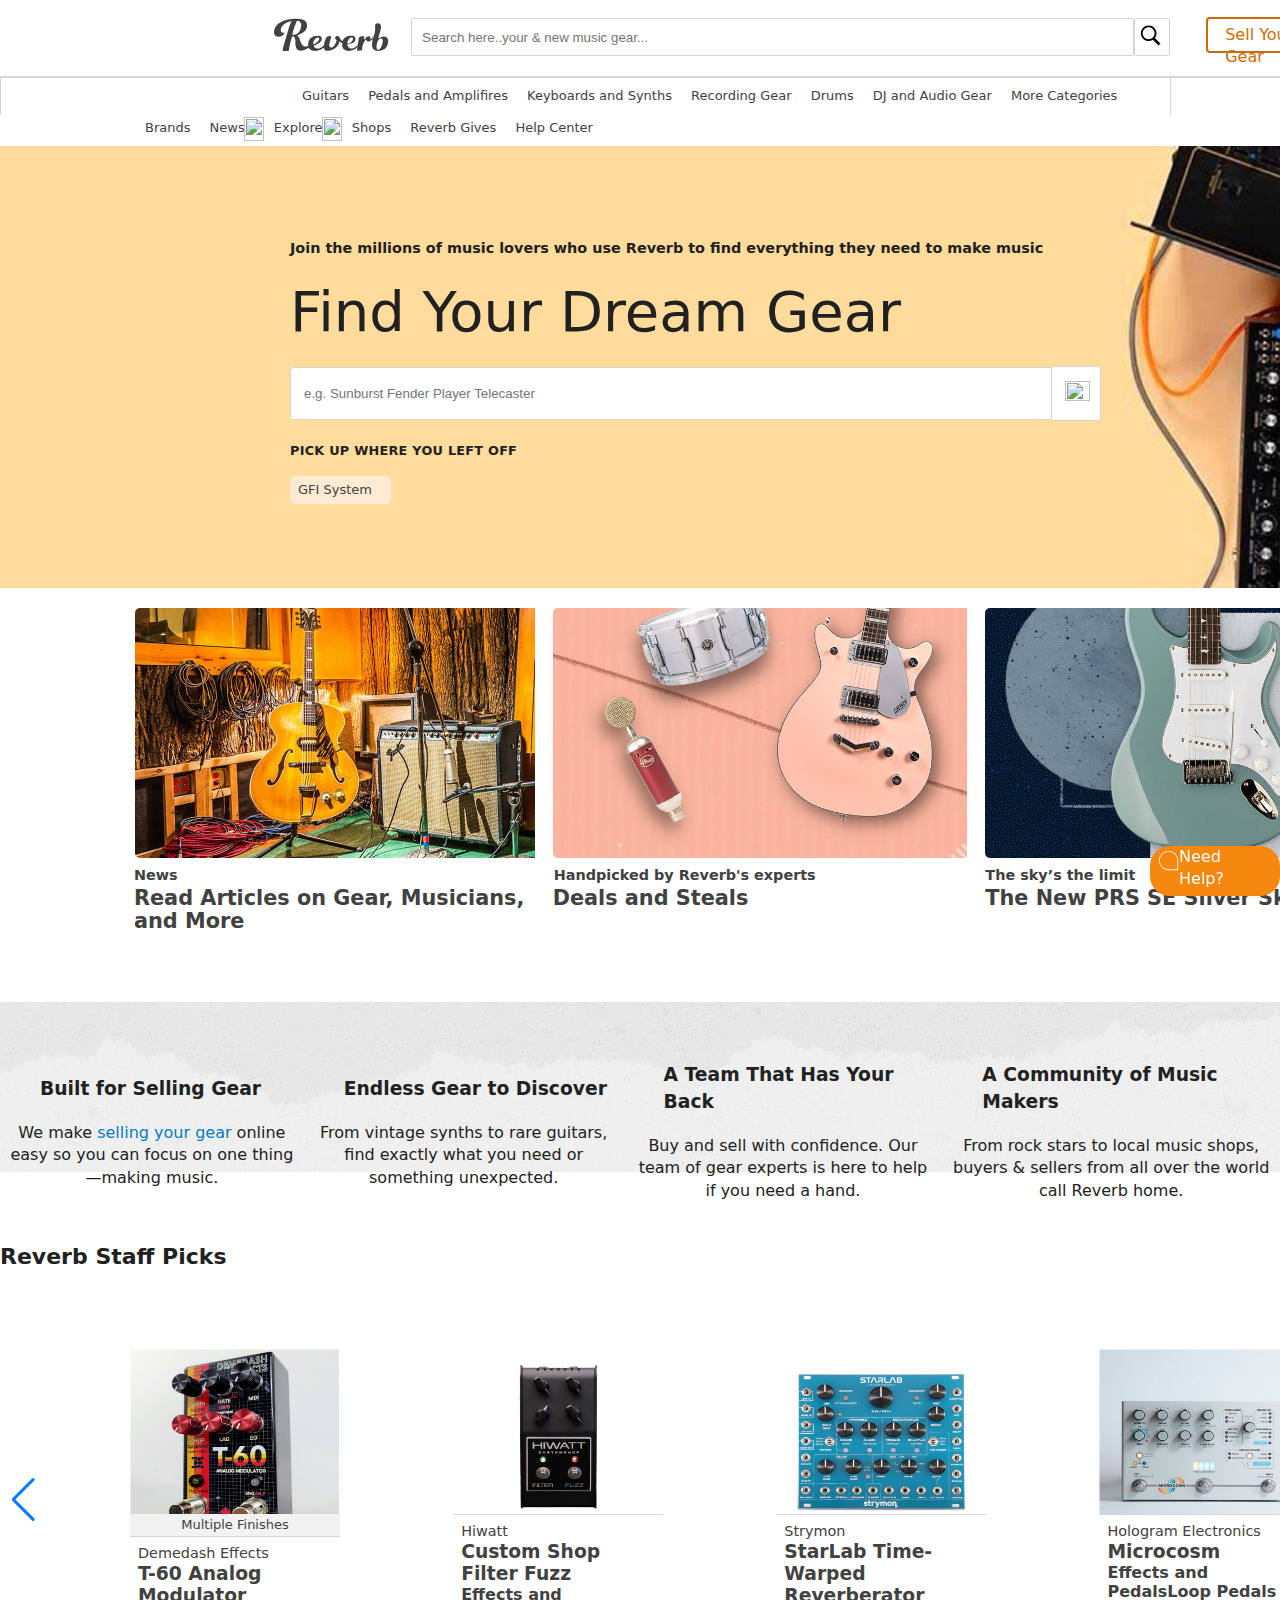
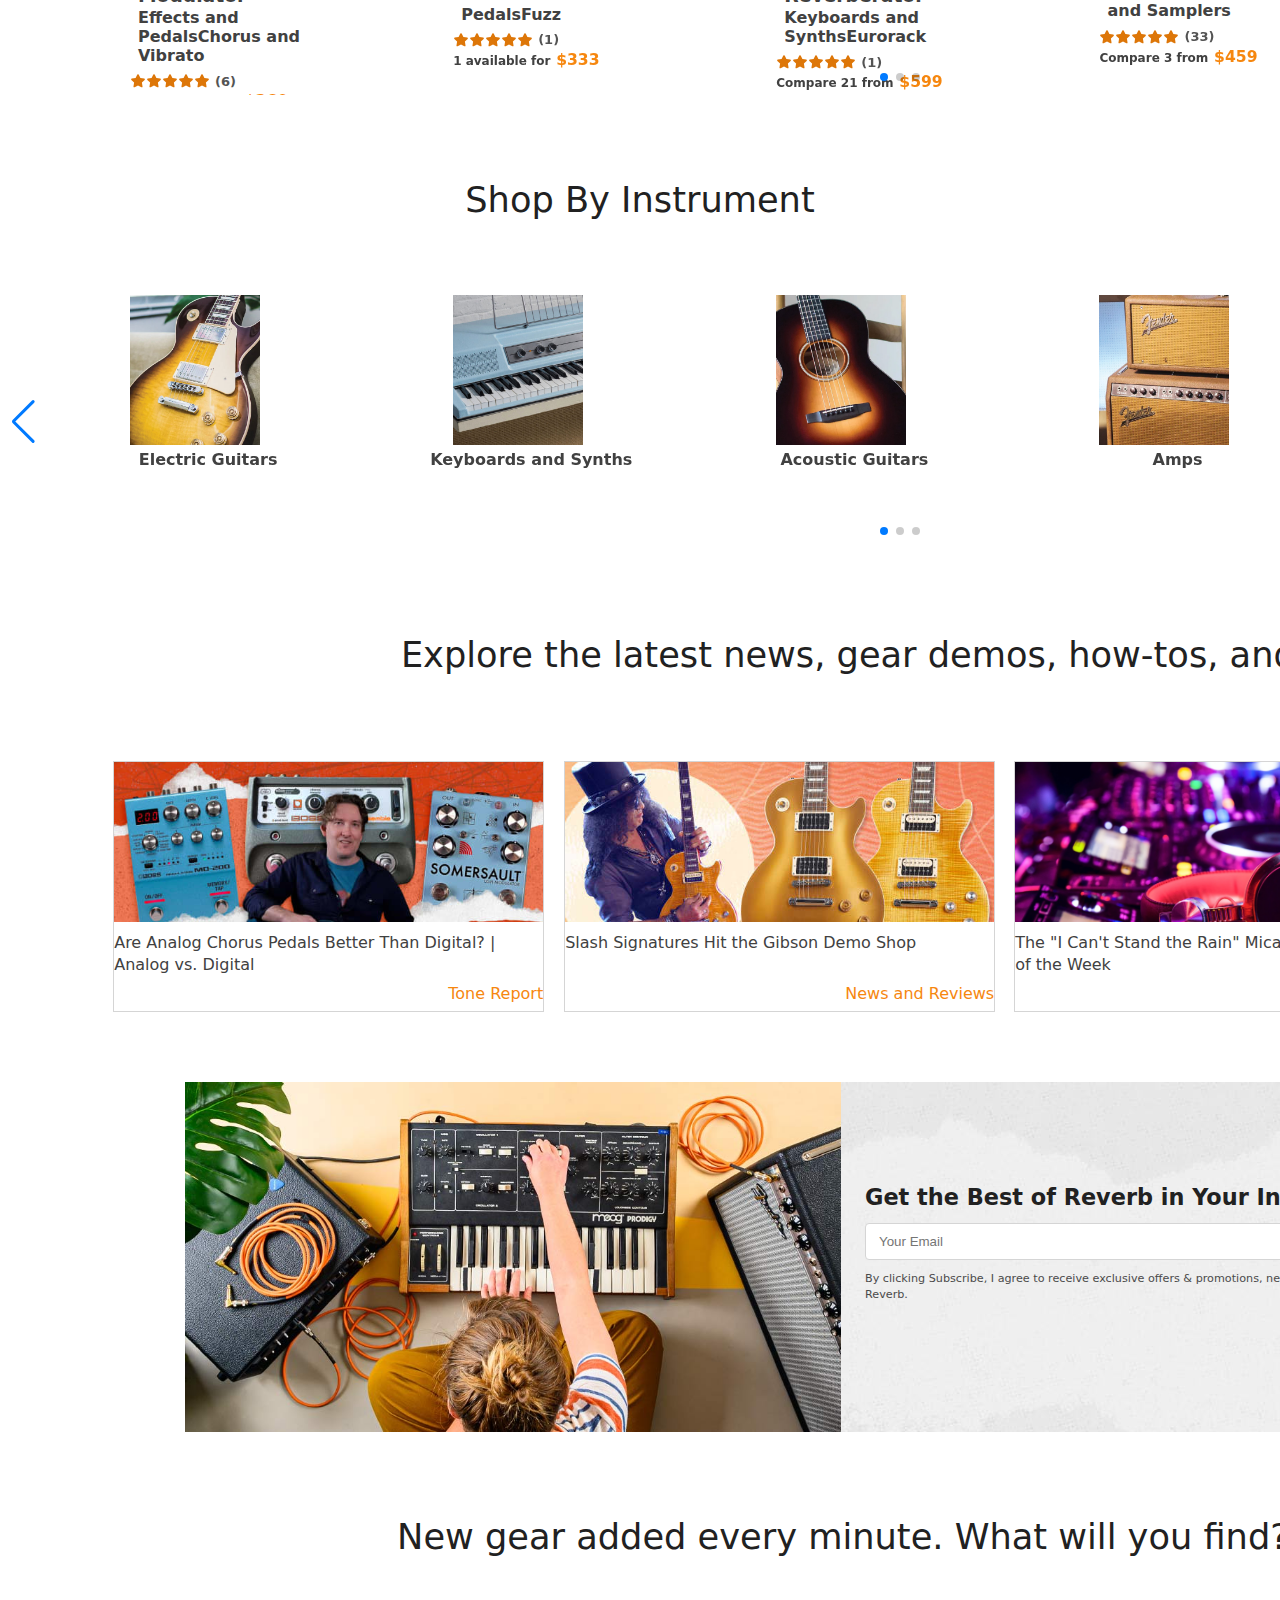
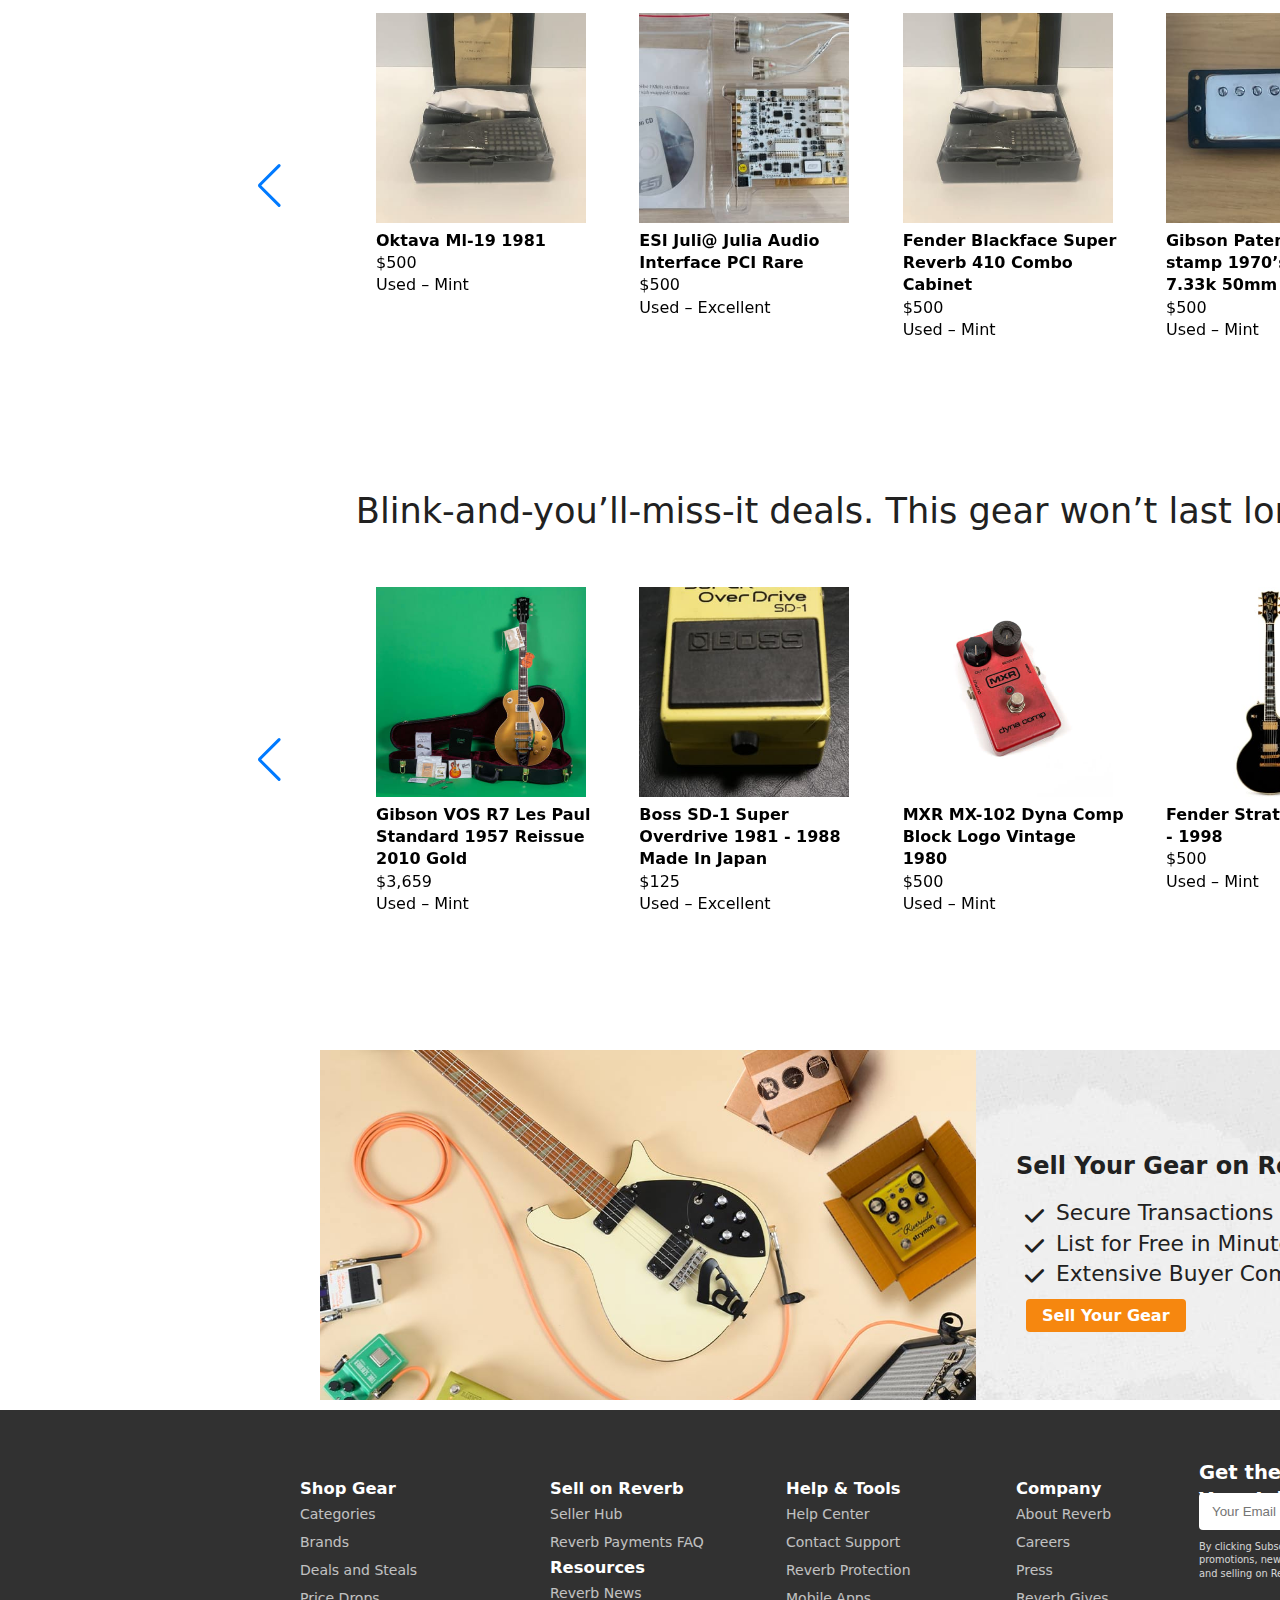
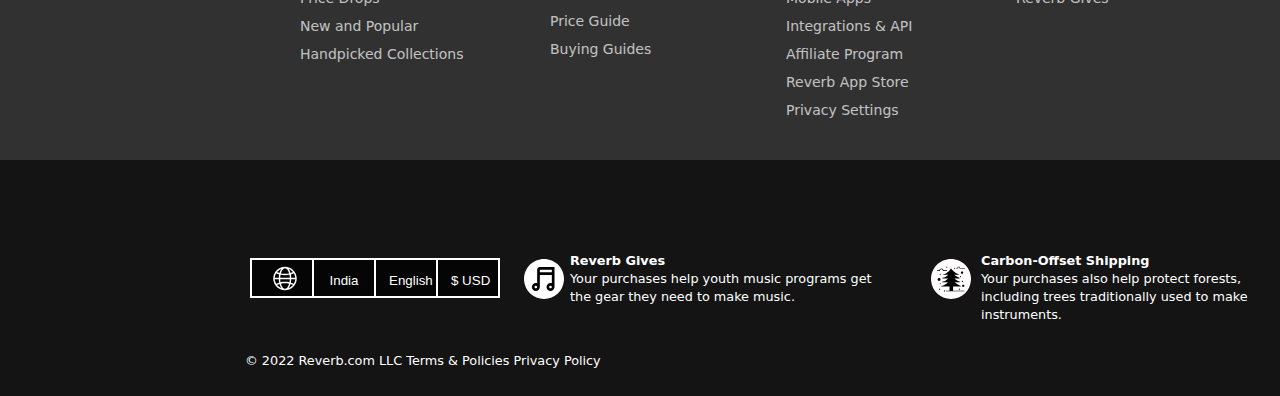
==== commit 635d8b99: "14/2/2022" ====
--- a/templates/index.html
+++ b/templates/index.html
@@ -22,6 +22,19 @@
 </head>
 
 <body>
+
+    <!-- floating chat-bot -->
+    <div class="chat_bot">
+        <a href="#">
+            <div class="svg_chat">
+                <svg xmlns="http://www.w3.org/2000/svg" x="0px" y="0px"
+width="32" height="32"
+viewBox="0 0 172 172"
+style=" fill:#000000;"><g fill="none" fill-rule="nonzero" stroke="none" stroke-width="1" stroke-linecap="butt" stroke-linejoin="miter" stroke-miterlimit="10" stroke-dasharray="" stroke-dashoffset="0" font-family="none" font-weight="none" font-size="none" text-anchor="none" style="mix-blend-mode: normal"><path d="M0,172v-172h172v172z" fill="none"></path><g fill="#ffffff"><path d="M82.41667,164.83333h78.83333c1.978,0 3.58333,-1.60533 3.58333,-3.58333v-78.83333c0,-45.44383 -36.97283,-82.41667 -82.41667,-82.41667c-45.44383,0 -82.41667,36.97283 -82.41667,82.41667c0,45.44383 36.97283,82.41667 82.41667,82.41667zM82.41667,7.16667c41.495,0 75.25,33.755 75.25,75.25v75.25h-75.25c-41.495,0 -75.25,-33.755 -75.25,-75.25c0,-41.495 33.755,-75.25 75.25,-75.25z"></path></g></g></svg>
+            </div>
+            Need Help?
+        </a>
+    </div>
     <!-- nav bar -->
     <!-- mainnav bar -->
     <header class="instrumentia-header">
@@ -190,17 +203,43 @@
 
             </li>
 
-            <li class="secnd-li">
-                <a href="">News</a>
-
-            </li class="secnd-li">
-
-            <li>
-                <a href="">Explore</a>
-
-            </li class="secnd-li">
-
-            <li>
+            <li class="secnd-li" id="news-li">
+                <a href="#" >News <img src="https://img.icons8.com/material/30/000000/sort-down--v1.png" style="width: 20px;
+                    height: 24px;
+                    position: absolute;
+                    margin-top: -2px;
+                    margin-left: -1px;"/></a>
+                    <div class="dropdown-content1" style="position: absolute; background-color: white;">
+                        <a href="#"> <img src="/assets/images/yxwgm4olptbx4q3euu3f.jpg" style="width: 76px;
+                            height: 54px; position: absolute;" alt=""> <div style="margin-left: 85px;">The "i can't stand the rain" mica sonic Bongos"| Find the week</div> </a>
+                        <a href="#">
+                            <img src="/assets/images/yxwgm4olptbx4q3euu3f.jpg" style="width: 76px;
+                            height: 54px; position: absolute;" alt=""> <div style="margin-left: 85px;">The Most Watched Gear on This Week.</div></a>
+                        <a href="#" id="dd-btn">view All Articles</a>
+                      </div>
+
+            </li>
+
+            <li class="secnd-li" id="explore-li" style="margin-left: 10px;">
+                <a href="#" >Explore <img src="https://img.icons8.com/material/30/000000/sort-down--v1.png" style="width: 20px;
+                    height: 24px;
+                    position: absolute;
+                    margin-top: -2px;
+                    margin-left: -1px;"/></a>
+                        <div class="dropdown-content2" style="position: absolute; background-color: white;">
+                            <a href="#" style="margin-top: 0px;"> The Pedal Movie</a>
+                            <a href="#">
+                                Buying Guides</a>
+                            <a href="#"  >Deals & Steals</a>
+                            <a href="#" >Price Drops</a>
+                            <a href="#"  >Price Guide</a>
+                            <a href="#"  >Seller Hub</a>
+                          </div>
+
+
+            </li>
+
+            <li class="secnd-li" style="margin-left: 10px;">
                 <a href="">Shops</a>
             </li>
 
@@ -1721,152 +1760,152 @@
                     <div class="homepage-container__component-wrapper homepage-container__component-wrapper--thin">
                         <section>
                             <div class="overflowing-row overflowing-row--disable-left-control">
-                                
-                                    <div class="overflowing-row__items swiper mySwiper">
-
-                                            <ul class="tiles tiles--single-row tiles--large  swiper-wrapper">
-                                                <li class="tiles__tile  swiper-slide">
-                                                    <a class="category-item" href="">
-                                                        <div class="category-item__image" id="category-item__image1">
-                                                        </div>
-                                                        <div class="category-item__footer">
-                                                            <div class="category-item__text">Electric Guitars</div>
-                                                        </div>
-                                                    </a>
-                                                </li>
-                                                <li class="tiles__tile  swiper-slide">
-                                                    <a class="category-item" href="">
-                                                        <div class="category-item__image" id="category-item__image2">
-                                                        </div>
-                                                        <div class="category-item__footer">
-                                                            <div class="category-item__text">Keyboards and Synths</div>
-                                                        </div>
-                                                    </a>
-                                                </li>
-                                                <li class="tiles__tile  swiper-slide">
-                                                    <a class="category-item" href="">
-                                                        <div class="category-item__image" id="category-item__image3">
-                                                        </div>
-                                                        <div class="category-item__footer">
-                                                            <div class="category-item__text">Acoustic Guitars</div>
-                                                        </div>
-                                                    </a>
-                                                </li>
-                                                <li class="tiles__tile  swiper-slide">
-                                                    <a class="category-item" href="">
-                                                        <div class="category-item__image" id="category-item__image4">
-                                                        </div>
-                                                        <div class="category-item__footer">
-                                                            <div class="category-item__text">Amps</div>
-                                                        </div>
-                                                    </a>
-                                                </li>
-                                                <li class="tiles__tile  swiper-slide">
-                                                    <a class="category-item" href="">
-                                                        <div class="category-item__image" id="category-item__image5">
-                                                        </div>
-                                                        <div class="category-item__footer">
-                                                            <div class="category-item__text">Effects and Pedals</div>
-                                                        </div>
-                                                    </a>
-                                                </li>
-                                                <li class="tiles__tile  swiper-slide">
-                                                    <a class="category-item" href="">
-                                                        <div class="category-item__image" id="category-item__image6">
-                                                        </div>
-                                                        <div class="category-item__footer">
-                                                            <div class="category-item__text">Drums and Percussion</div>
-                                                        </div>
-                                                    </a>
-                                                </li>
-                                                <li class="tiles__tile  swiper-slide">
-                                                    <a class="category-item" href="">
-                                                        <div class="category-item__image" id="category-item__image7">
-                                                        </div>
-                                                        <div class="category-item__footer">
-                                                            <div class="category-item__text">Bass Guitars</div>
-                                                        </div>
-                                                    </a>
-                                                </li>
-                                                <li class="tiles__tile  swiper-slide">
-                                                    <a class="category-item" href="">
-                                                        <div class="category-item__image" id="category-item__image8">
-                                                        </div>
-                                                        <div class="category-item__footer">
-                                                            <div class="category-item__text">Pro Audio</div>
-                                                        </div>
-                                                    </a>
-                                                </li>
-                                                <li class="tiles__tile  swiper-slide">
-                                                    <a class="category-item" href="">
-                                                        <div class="category-item__image" id="category-item__image9">
-                                                        </div>
-                                                        <div class="category-item__footer">
-                                                            <div class="category-item__text">DJ and Lighting Gear</div>
-                                                        </div>
-                                                    </a>
-                                                </li>
-                                                <li class="tiles__tile  swiper-slide">
-                                                    <a class="category-item" href="">
-                                                        <div class="category-item__image" id="category-item__image10">
-                                                        </div>
-                                                        <div class="category-item__footer">
-                                                            <div class="category-item__text">Folk Instruments</div>
-                                                        </div>
-                                                    </a>
-                                                </li>
-                                                <li class="tiles__tile  swiper-slide">
-                                                    <a class="category-item" href="">
-                                                        <div class="category-item__image" id="category-item__image11">
-                                                        </div>
-                                                        <div class="category-item__footer">
-                                                            <div class="category-item__text">Band and Orchestra</div>
-                                                        </div>
-                                                    </a>
-                                                </li>
-                                                <li class="tiles__tile  swiper-slide">
-                                                    <a class="category-item" href="">
-                                                        <div class="category-item__image" id="category-item__image12">
-                                                        </div>
-                                                        <div class="category-item__footer">
-                                                            <div class="category-item__text">Software</div>
-                                                        </div>
-                                                    </a>
-                                                </li>
-                                                <li class="tiles__tile  swiper-slide">
-                                                    <a class="category-item" href="">
-                                                        <div class="category-item__image" id="category-item__image13">
-                                                        </div>
-                                                        <div class="category-item__footer">
-                                                            <div class="category-item__text">Home Audio</div>
-                                                        </div>
-                                                    </a>
-                                                </li>
-                                                <li class="tiles__tile  swiper-slide">
-                                                    <a class="category-item" href="">
-                                                        <div class="category-item__image" id="category-item__image14">
-                                                        </div>
-                                                        <div class="category-item__footer">
-                                                            <div class="category-item__text">Parts</div>
-                                                        </div>
-                                                    </a>
-                                                </li>
-                                                <li class="tiles__tile  swiper-slide">
-                                                    <a class="category-item" href="">
-                                                        <div class="category-item__image" id="category-item__image15">
-                                                        </div>
-                                                        <div class="category-item__footer">
-                                                            <div class="category-item__text">Accessories</div>
-                                                        </div>
-                                                    </a>
-                                                </li>
-                                            </ul>
-
-                                            <div class="swiper-button-next"></div>
-                                            <div class="swiper-button-prev"></div>
-                                            <div class="swiper-pagination"></div>
-                                    </div>
-                            
+
+                                <div class="overflowing-row__items swiper mySwiper">
+
+                                    <ul class="tiles tiles--single-row tiles--large  swiper-wrapper">
+                                        <li class="tiles__tile  swiper-slide">
+                                            <a class="category-item" href="">
+                                                <div class="category-item__image" id="category-item__image1">
+                                                </div>
+                                                <div class="category-item__footer">
+                                                    <div class="category-item__text">Electric Guitars</div>
+                                                </div>
+                                            </a>
+                                        </li>
+                                        <li class="tiles__tile  swiper-slide">
+                                            <a class="category-item" href="">
+                                                <div class="category-item__image" id="category-item__image2">
+                                                </div>
+                                                <div class="category-item__footer">
+                                                    <div class="category-item__text">Keyboards and Synths</div>
+                                                </div>
+                                            </a>
+                                        </li>
+                                        <li class="tiles__tile  swiper-slide">
+                                            <a class="category-item" href="">
+                                                <div class="category-item__image" id="category-item__image3">
+                                                </div>
+                                                <div class="category-item__footer">
+                                                    <div class="category-item__text">Acoustic Guitars</div>
+                                                </div>
+                                            </a>
+                                        </li>
+                                        <li class="tiles__tile  swiper-slide">
+                                            <a class="category-item" href="">
+                                                <div class="category-item__image" id="category-item__image4">
+                                                </div>
+                                                <div class="category-item__footer">
+                                                    <div class="category-item__text">Amps</div>
+                                                </div>
+                                            </a>
+                                        </li>
+                                        <li class="tiles__tile  swiper-slide">
+                                            <a class="category-item" href="">
+                                                <div class="category-item__image" id="category-item__image5">
+                                                </div>
+                                                <div class="category-item__footer">
+                                                    <div class="category-item__text">Effects and Pedals</div>
+                                                </div>
+                                            </a>
+                                        </li>
+                                        <li class="tiles__tile  swiper-slide">
+                                            <a class="category-item" href="">
+                                                <div class="category-item__image" id="category-item__image6">
+                                                </div>
+                                                <div class="category-item__footer">
+                                                    <div class="category-item__text">Drums and Percussion</div>
+                                                </div>
+                                            </a>
+                                        </li>
+                                        <li class="tiles__tile  swiper-slide">
+                                            <a class="category-item" href="">
+                                                <div class="category-item__image" id="category-item__image7">
+                                                </div>
+                                                <div class="category-item__footer">
+                                                    <div class="category-item__text">Bass Guitars</div>
+                                                </div>
+                                            </a>
+                                        </li>
+                                        <li class="tiles__tile  swiper-slide">
+                                            <a class="category-item" href="">
+                                                <div class="category-item__image" id="category-item__image8">
+                                                </div>
+                                                <div class="category-item__footer">
+                                                    <div class="category-item__text">Pro Audio</div>
+                                                </div>
+                                            </a>
+                                        </li>
+                                        <li class="tiles__tile  swiper-slide">
+                                            <a class="category-item" href="">
+                                                <div class="category-item__image" id="category-item__image9">
+                                                </div>
+                                                <div class="category-item__footer">
+                                                    <div class="category-item__text">DJ and Lighting Gear</div>
+                                                </div>
+                                            </a>
+                                        </li>
+                                        <li class="tiles__tile  swiper-slide">
+                                            <a class="category-item" href="">
+                                                <div class="category-item__image" id="category-item__image10">
+                                                </div>
+                                                <div class="category-item__footer">
+                                                    <div class="category-item__text">Folk Instruments</div>
+                                                </div>
+                                            </a>
+                                        </li>
+                                        <li class="tiles__tile  swiper-slide">
+                                            <a class="category-item" href="">
+                                                <div class="category-item__image" id="category-item__image11">
+                                                </div>
+                                                <div class="category-item__footer">
+                                                    <div class="category-item__text">Band and Orchestra</div>
+                                                </div>
+                                            </a>
+                                        </li>
+                                        <li class="tiles__tile  swiper-slide">
+                                            <a class="category-item" href="">
+                                                <div class="category-item__image" id="category-item__image12">
+                                                </div>
+                                                <div class="category-item__footer">
+                                                    <div class="category-item__text">Software</div>
+                                                </div>
+                                            </a>
+                                        </li>
+                                        <li class="tiles__tile  swiper-slide">
+                                            <a class="category-item" href="">
+                                                <div class="category-item__image" id="category-item__image13">
+                                                </div>
+                                                <div class="category-item__footer">
+                                                    <div class="category-item__text">Home Audio</div>
+                                                </div>
+                                            </a>
+                                        </li>
+                                        <li class="tiles__tile  swiper-slide">
+                                            <a class="category-item" href="">
+                                                <div class="category-item__image" id="category-item__image14">
+                                                </div>
+                                                <div class="category-item__footer">
+                                                    <div class="category-item__text">Parts</div>
+                                                </div>
+                                            </a>
+                                        </li>
+                                        <li class="tiles__tile  swiper-slide">
+                                            <a class="category-item" href="">
+                                                <div class="category-item__image" id="category-item__image15">
+                                                </div>
+                                                <div class="category-item__footer">
+                                                    <div class="category-item__text">Accessories</div>
+                                                </div>
+                                            </a>
+                                        </li>
+                                    </ul>
+
+                                    <div class="swiper-button-next"></div>
+                                    <div class="swiper-button-prev"></div>
+                                    <div class="swiper-pagination"></div>
+                                </div>
+
                             </div>
                         </section>
                     </div>
@@ -1928,8 +1967,7 @@
                                             </li>
                                         </ul>
                                     </div>
-                                    <div class="overflowing-row__control overflowing-row__control--left"></div>
-                                    <div class="overflowing-row__control    overflowing-row__control--right"></div>
+
                                 </div>
                             </div>
                         </div>
@@ -1963,7 +2001,7 @@
                     </div>
 
 
-                    <div class="homepage-container__component-wrapper new-gear-weapper" >
+                    <div class="homepage-container__component-wrapper new-gear-weapper">
                         <h2 class="homepage__subheading">New gear added every minute. What will you find?</h2>
                         <div class="overflowing-row overflowing-row--disable-left-control">
                             <div class="overflowing-row__inner">
@@ -1976,14 +2014,12 @@
                                         <ul class="tiles tiles--single-row tiles--large swiper-wrapper">
                                             <li class="tiles__tile swiper-slide">
                                                 <div class="grid-card grid-card--redesign">
-                                                    <a target="_blank" class="grid-card__inner"
-                                                        href="#">
+                                                    <a target="_blank" class="grid-card__inner" href="#">
 
                                                         <div class="grid-card__main">
                                                             <div class="grid-card__image">
-                                                                <img
-                                                                src="/assets/images/eybmimrktdjf93lxge5i.jpg"
-                                                                alt="Oktava Ml-19 1981" loading="lazy">
+                                                                <img src="/assets/images/eybmimrktdjf93lxge5i.jpg"
+                                                                    alt="Oktava Ml-19 1981" loading="lazy">
                                                             </div>
                                                             <div class="grid-card__main__text">
                                                                 <h4 class="grid-card__title">Oktava Ml-19 1981</h4>
@@ -1992,8 +2028,7 @@
                                                         <div class="grid-card__footer">
                                                             <div class="grid-card__footer__pricing">
                                                                 <div class="grid-card__price">
-                                                                    <span
-                                                                        class="price-display">$500</span>
+                                                                    <span class="price-display">$500</span>
                                                                 </div>
                                                                 <div class="grid-card__condition">
                                                                     <div
@@ -2001,7 +2036,7 @@
                                                                         <div class="condition-display__label">Used –
                                                                             Mint
                                                                         </div>
- 
+
                                                                     </div>
                                                                 </div>
                                                             </div>
@@ -2013,30 +2048,29 @@
 
                                             <li class="tiles__tile swiper-slide">
                                                 <div class="grid-card grid-card--redesign">
-                                                    <a target="_blank" class="grid-card__inner"
-                                                        href="#">
+                                                    <a target="_blank" class="grid-card__inner" href="#">
 
                                                         <div class="grid-card__main">
                                                             <div class="grid-card__image">
-                                                                <img
-                                                                src="/assets/images/wyos9twzmngpkick75ts.jpg">
+                                                                <img src="/assets/images/wyos9twzmngpkick75ts.jpg">
                                                             </div>
                                                             <div class="grid-card__main__text">
-                                                                <h4 class="grid-card__title">ESI Juli@ Julia Audio Interface PCI  Rare</h4>
+                                                                <h4 class="grid-card__title">ESI Juli@ Julia Audio
+                                                                    Interface PCI Rare</h4>
                                                             </div>
                                                         </div>
                                                         <div class="grid-card__footer">
                                                             <div class="grid-card__footer__pricing">
                                                                 <div class="grid-card__price">
-                                                                    <span
-                                                                        class="price-display">$500</span>
+                                                                    <span class="price-display">$500</span>
                                                                 </div>
                                                                 <div class="grid-card__condition">
                                                                     <div
                                                                         class="condition-display condition-display--mint condition-display--text-only">
-                                                                        <div class="condition-display__label">Used – Excellent
-                                                                        </div>
- 
+                                                                        <div class="condition-display__label">Used –
+                                                                            Excellent
+                                                                        </div>
+
                                                                     </div>
                                                                 </div>
                                                             </div>
@@ -2048,24 +2082,22 @@
 
                                             <li class="tiles__tile swiper-slide">
                                                 <div class="grid-card grid-card--redesign">
-                                                    <a target="_blank" class="grid-card__inner"
-                                                        href="#">
+                                                    <a target="_blank" class="grid-card__inner" href="#">
 
                                                         <div class="grid-card__main">
                                                             <div class="grid-card__image">
-                                                                <img
-                                                                src="/assets/images/eybmimrktdjf93lxge5i.jpg"
-                                                                alt="Oktava Ml-19 1981" loading="lazy">
+                                                                <img src="/assets/images/eybmimrktdjf93lxge5i.jpg"
+                                                                    alt="Oktava Ml-19 1981" loading="lazy">
                                                             </div>
                                                             <div class="grid-card__main__text">
-                                                                <h4 class="grid-card__title">Fender Blackface Super Reverb 410 Combo Cabinet</h4>
+                                                                <h4 class="grid-card__title">Fender Blackface Super
+                                                                    Reverb 410 Combo Cabinet</h4>
                                                             </div>
                                                         </div>
                                                         <div class="grid-card__footer">
                                                             <div class="grid-card__footer__pricing">
                                                                 <div class="grid-card__price">
-                                                                    <span
-                                                                        class="price-display">$500</span>
+                                                                    <span class="price-display">$500</span>
                                                                 </div>
                                                                 <div class="grid-card__condition">
                                                                     <div
@@ -2073,7 +2105,7 @@
                                                                         <div class="condition-display__label">Used –
                                                                             Mint
                                                                         </div>
- 
+
                                                                     </div>
                                                                 </div>
                                                             </div>
@@ -2085,24 +2117,22 @@
 
                                             <li class="tiles__tile swiper-slide">
                                                 <div class="grid-card grid-card--redesign">
-                                                    <a target="_blank" class="grid-card__inner"
-                                                        href="#">
+                                                    <a target="_blank" class="grid-card__inner" href="#">
 
                                                         <div class="grid-card__main">
                                                             <div class="grid-card__image">
-                                                                <img
-                                                                src="/assets/images/g7hms4hquqaplzasgpxf.jpg"
-                                                                alt="Oktava Ml-19 1981" loading="lazy">
+                                                                <img src="/assets/images/g7hms4hquqaplzasgpxf.jpg"
+                                                                    alt="Oktava Ml-19 1981" loading="lazy">
                                                             </div>
                                                             <div class="grid-card__main__text">
-                                                                <h4 class="grid-card__title">Gibson Patent number stamp 1970’s Chrome 7.33k 50mm spacing</h4>
+                                                                <h4 class="grid-card__title">Gibson Patent number stamp
+                                                                    1970’s Chrome 7.33k 50mm spacing</h4>
                                                             </div>
                                                         </div>
                                                         <div class="grid-card__footer">
                                                             <div class="grid-card__footer__pricing">
                                                                 <div class="grid-card__price">
-                                                                    <span
-                                                                        class="price-display">$500</span>
+                                                                    <span class="price-display">$500</span>
                                                                 </div>
                                                                 <div class="grid-card__condition">
                                                                     <div
@@ -2110,7 +2140,7 @@
                                                                         <div class="condition-display__label">Used –
                                                                             Mint
                                                                         </div>
- 
+
                                                                     </div>
                                                                 </div>
                                                             </div>
@@ -2122,24 +2152,22 @@
 
                                             <li class="tiles__tile swiper-slide">
                                                 <div class="grid-card grid-card--redesign">
-                                                    <a target="_blank" class="grid-card__inner"
-                                                        href="#">
+                                                    <a target="_blank" class="grid-card__inner" href="#">
 
                                                         <div class="grid-card__main">
                                                             <div class="grid-card__image">
-                                                                <img
-                                                                src="/assets/images/flsf7el4a7kz9dgrzxfq.jpg"
-                                                                alt="Oktava Ml-19 1981" loading="lazy">
+                                                                <img src="/assets/images/flsf7el4a7kz9dgrzxfq.jpg"
+                                                                    alt="Oktava Ml-19 1981" loading="lazy">
                                                             </div>
                                                             <div class="grid-card__main__text">
-                                                                <h4 class="grid-card__title">Fender RARE CuNiFe Humbucker Bass Pickup from Telecaster Bass 1973</h4>
+                                                                <h4 class="grid-card__title">Fender RARE CuNiFe
+                                                                    Humbucker Bass Pickup from Telecaster Bass 1973</h4>
                                                             </div>
                                                         </div>
                                                         <div class="grid-card__footer">
                                                             <div class="grid-card__footer__pricing">
                                                                 <div class="grid-card__price">
-                                                                    <span
-                                                                        class="price-display">$500</span>
+                                                                    <span class="price-display">$500</span>
                                                                 </div>
                                                                 <div class="grid-card__condition">
                                                                     <div
@@ -2147,7 +2175,7 @@
                                                                         <div class="condition-display__label">Used –
                                                                             Mint
                                                                         </div>
- 
+
                                                                     </div>
                                                                 </div>
                                                             </div>
@@ -2159,24 +2187,22 @@
 
                                             <li class="tiles__tile swiper-slide">
                                                 <div class="grid-card grid-card--redesign">
-                                                    <a target="_blank" class="grid-card__inner"
-                                                        href="#">
+                                                    <a target="_blank" class="grid-card__inner" href="#">
 
                                                         <div class="grid-card__main">
                                                             <div class="grid-card__image">
-                                                                <img
-                                                                src="/assets/images/stkienvkbrkovzcborca.jpg"
-                                                                alt="Oktava Ml-19 1981" loading="lazy">
+                                                                <img src="/assets/images/stkienvkbrkovzcborca.jpg"
+                                                                    alt="Oktava Ml-19 1981" loading="lazy">
                                                             </div>
                                                             <div class="grid-card__main__text">
-                                                                <h4 class="grid-card__title">C.G.CONN: CG Corn (USA) 6H "Victor" Cubble Tentronbourne</h4>
+                                                                <h4 class="grid-card__title">C.G.CONN: CG Corn (USA) 6H
+                                                                    "Victor" Cubble Tentronbourne</h4>
                                                             </div>
                                                         </div>
                                                         <div class="grid-card__footer">
                                                             <div class="grid-card__footer__pricing">
                                                                 <div class="grid-card__price">
-                                                                    <span
-                                                                        class="price-display">$500</span>
+                                                                    <span class="price-display">$500</span>
                                                                 </div>
                                                                 <div class="grid-card__condition">
                                                                     <div
@@ -2184,7 +2210,7 @@
                                                                         <div class="condition-display__label">Used –
                                                                             Mint
                                                                         </div>
- 
+
                                                                     </div>
                                                                 </div>
                                                             </div>
@@ -2196,24 +2222,22 @@
 
                                             <li class="tiles__tile swiper-slide">
                                                 <div class="grid-card grid-card--redesign">
-                                                    <a target="_blank" class="grid-card__inner"
-                                                        href="#">
+                                                    <a target="_blank" class="grid-card__inner" href="#">
 
                                                         <div class="grid-card__main">
                                                             <div class="grid-card__image">
-                                                                <img
-                                                                src="/assets/images/hzvkm4kigy5gdcpbtdnq.jpg"
-                                                                alt="Oktava Ml-19 1981" loading="lazy">
+                                                                <img src="/assets/images/hzvkm4kigy5gdcpbtdnq.jpg"
+                                                                    alt="Oktava Ml-19 1981" loading="lazy">
                                                             </div>
                                                             <div class="grid-card__main__text">
-                                                                <h4 class="grid-card__title">Getzen: Getzen (USA) Severinsen Model "ETERNA" B ♭ Trumpet</h4>
+                                                                <h4 class="grid-card__title">Getzen: Getzen (USA)
+                                                                    Severinsen Model "ETERNA" B ♭ Trumpet</h4>
                                                             </div>
                                                         </div>
                                                         <div class="grid-card__footer">
                                                             <div class="grid-card__footer__pricing">
                                                                 <div class="grid-card__price">
-                                                                    <span
-                                                                        class="price-display">$500</span>
+                                                                    <span class="price-display">$500</span>
                                                                 </div>
                                                                 <div class="grid-card__condition">
                                                                     <div
@@ -2221,7 +2245,7 @@
                                                                         <div class="condition-display__label">Used –
                                                                             Mint
                                                                         </div>
- 
+
                                                                     </div>
                                                                 </div>
                                                             </div>
@@ -2233,24 +2257,22 @@
 
                                             <li class="tiles__tile swiper-slide">
                                                 <div class="grid-card grid-card--redesign">
-                                                    <a target="_blank" class="grid-card__inner"
-                                                        href="#">
+                                                    <a target="_blank" class="grid-card__inner" href="#">
 
                                                         <div class="grid-card__main">
                                                             <div class="grid-card__image">
-                                                                <img
-                                                                src="/assets/images/mlq73ooeuvg1l1txjyud.jpg"
-                                                                alt="Oktava Ml-19 1981" loading="lazy">
+                                                                <img src="/assets/images/mlq73ooeuvg1l1txjyud.jpg"
+                                                                    alt="Oktava Ml-19 1981" loading="lazy">
                                                             </div>
                                                             <div class="grid-card__main__text">
-                                                                <h4 class="grid-card__title">Tierra Audio Chilli Preamp</h4>
+                                                                <h4 class="grid-card__title">Tierra Audio Chilli Preamp
+                                                                </h4>
                                                             </div>
                                                         </div>
                                                         <div class="grid-card__footer">
                                                             <div class="grid-card__footer__pricing">
                                                                 <div class="grid-card__price">
-                                                                    <span
-                                                                        class="price-display">$500</span>
+                                                                    <span class="price-display">$500</span>
                                                                 </div>
                                                                 <div class="grid-card__condition">
                                                                     <div
@@ -2258,7 +2280,7 @@
                                                                         <div class="condition-display__label">Used –
                                                                             Mint
                                                                         </div>
- 
+
                                                                     </div>
                                                                 </div>
                                                             </div>
@@ -2270,24 +2292,22 @@
 
                                             <li class="tiles__tile swiper-slide">
                                                 <div class="grid-card grid-card--redesign">
-                                                    <a target="_blank" class="grid-card__inner"
-                                                        href="#">
+                                                    <a target="_blank" class="grid-card__inner" href="#">
 
                                                         <div class="grid-card__main">
                                                             <div class="grid-card__image">
-                                                                <img
-                                                                src="/assets/images/dskfjvymidtkdkwyd927.webp"
-                                                                alt="Oktava Ml-19 1981" loading="lazy">
+                                                                <img src="/assets/images/dskfjvymidtkdkwyd927.webp"
+                                                                    alt="Oktava Ml-19 1981" loading="lazy">
                                                             </div>
                                                             <div class="grid-card__main__text">
-                                                                <h4 class="grid-card__title">Positive Grid Spark 40 40-Watt 2x4" Modeling Guitar Combo</h4>
+                                                                <h4 class="grid-card__title">Positive Grid Spark 40
+                                                                    40-Watt 2x4" Modeling Guitar Combo</h4>
                                                             </div>
                                                         </div>
                                                         <div class="grid-card__footer">
                                                             <div class="grid-card__footer__pricing">
                                                                 <div class="grid-card__price">
-                                                                    <span
-                                                                        class="price-display">$500</span>
+                                                                    <span class="price-display">$500</span>
                                                                 </div>
                                                                 <div class="grid-card__condition">
                                                                     <div
@@ -2295,7 +2315,7 @@
                                                                         <div class="condition-display__label">Used –
                                                                             Mint
                                                                         </div>
- 
+
                                                                     </div>
                                                                 </div>
                                                             </div>
@@ -2307,24 +2327,22 @@
 
                                             <li class="tiles__tile swiper-slide">
                                                 <div class="grid-card grid-card--redesign">
-                                                    <a target="_blank" class="grid-card__inner"
-                                                        href="#">
+                                                    <a target="_blank" class="grid-card__inner" href="#">
 
                                                         <div class="grid-card__main">
                                                             <div class="grid-card__image">
-                                                                <img
-                                                                src="/assets/images/el1ysmuws5sk5qya1gk9.jpg"
-                                                                alt="Oktava Ml-19 1981" loading="lazy">
+                                                                <img src="/assets/images/el1ysmuws5sk5qya1gk9.jpg"
+                                                                    alt="Oktava Ml-19 1981" loading="lazy">
                                                             </div>
                                                             <div class="grid-card__main__text">
-                                                                <h4 class="grid-card__title">Trio kenwood KP-800 Direct Drive Turntable in Very Good Condition</h4>
+                                                                <h4 class="grid-card__title">Trio kenwood KP-800 Direct
+                                                                    Drive Turntable in Very Good Condition</h4>
                                                             </div>
                                                         </div>
                                                         <div class="grid-card__footer">
                                                             <div class="grid-card__footer__pricing">
                                                                 <div class="grid-card__price">
-                                                                    <span
-                                                                        class="price-display">$500</span>
+                                                                    <span class="price-display">$500</span>
                                                                 </div>
                                                                 <div class="grid-card__condition">
                                                                     <div
@@ -2332,7 +2350,7 @@
                                                                         <div class="condition-display__label">Used –
                                                                             Mint
                                                                         </div>
- 
+
                                                                     </div>
                                                                 </div>
                                                             </div>
@@ -2344,24 +2362,22 @@
 
                                             <li class="tiles__tile swiper-slide">
                                                 <div class="grid-card grid-card--redesign">
-                                                    <a target="_blank" class="grid-card__inner"
-                                                        href="#">
+                                                    <a target="_blank" class="grid-card__inner" href="#">
 
                                                         <div class="grid-card__main">
                                                             <div class="grid-card__image">
-                                                                <img
-                                                                src="/assets/images/fxixet7as1r98tuvfjyn.jpg"
-                                                                alt="Oktava Ml-19 1981" loading="lazy">
+                                                                <img src="/assets/images/fxixet7as1r98tuvfjyn.jpg"
+                                                                    alt="Oktava Ml-19 1981" loading="lazy">
                                                             </div>
                                                             <div class="grid-card__main__text">
-                                                                <h4 class="grid-card__title">Tierra Audio Pepper Preamp</h4>
+                                                                <h4 class="grid-card__title">Tierra Audio Pepper Preamp
+                                                                </h4>
                                                             </div>
                                                         </div>
                                                         <div class="grid-card__footer">
                                                             <div class="grid-card__footer__pricing">
                                                                 <div class="grid-card__price">
-                                                                    <span
-                                                                        class="price-display">$500</span>
+                                                                    <span class="price-display">$500</span>
                                                                 </div>
                                                                 <div class="grid-card__condition">
                                                                     <div
@@ -2369,7 +2385,7 @@
                                                                         <div class="condition-display__label">Used –
                                                                             Mint
                                                                         </div>
- 
+
                                                                     </div>
                                                                 </div>
                                                             </div>
@@ -2381,14 +2397,12 @@
 
                                             <li class="tiles__tile swiper-slide">
                                                 <div class="grid-card grid-card--redesign">
-                                                    <a target="_blank" class="grid-card__inner"
-                                                        href="#">
+                                                    <a target="_blank" class="grid-card__inner" href="#">
 
                                                         <div class="grid-card__main">
                                                             <div class="grid-card__image">
-                                                                <img
-                                                                src="/assets/images/mlq73ooeuvg1l1txjyud.jpg"
-                                                                alt="Oktava Ml-19 1981" loading="lazy">
+                                                                <img src="/assets/images/mlq73ooeuvg1l1txjyud.jpg"
+                                                                    alt="Oktava Ml-19 1981" loading="lazy">
                                                             </div>
                                                             <div class="grid-card__main__text">
                                                                 <h4 class="grid-card__title">Oktava Ml-19 1981</h4>
@@ -2397,8 +2411,7 @@
                                                         <div class="grid-card__footer">
                                                             <div class="grid-card__footer__pricing">
                                                                 <div class="grid-card__price">
-                                                                    <span
-                                                                        class="price-display">$500</span>
+                                                                    <span class="price-display">$500</span>
                                                                 </div>
                                                                 <div class="grid-card__condition">
                                                                     <div
@@ -2406,7 +2419,7 @@
                                                                         <div class="condition-display__label">Used –
                                                                             Mint
                                                                         </div>
- 
+
                                                                     </div>
                                                                 </div>
                                                             </div>
@@ -2421,13 +2434,13 @@
                                     <div class="swiper-button-next"></div>
                                     <div class="swiper-button-prev"></div>
                                     <div class="swiper-pagination"></div>
-                                    
+
                                 </div>
                             </div>
                         </div>
                     </div>
 
-                    <div class="homepage-container__component-wrapper new-gear-weapper"  >
+                    <div class="homepage-container__component-wrapper new-gear-weapper">
                         <h2 class="homepage__subheading">Blink-and-you’ll-miss-it deals. This gear won’t last long.</h2>
                         <div class="overflowing-row overflowing-row--disable-left-control">
                             <div class="overflowing-row__inner">
@@ -2440,24 +2453,22 @@
                                         <ul class="tiles tiles--single-row tiles--large swiper-wrapper">
                                             <li class="tiles__tile swiper-slide">
                                                 <div class="grid-card grid-card--redesign">
-                                                    <a target="_blank" class="grid-card__inner"
-                                                        href="#">
+                                                    <a target="_blank" class="grid-card__inner" href="#">
 
                                                         <div class="grid-card__main">
                                                             <div class="grid-card__image">
-                                                                <img
-                                                                src="/assets/images/eybmimrktdjf93lxge5i.jpg"
-                                                                alt="Oktava Ml-19 1981" loading="lazy">
+                                                                <img src="/assets/images/cyupm1qortggbvqeiauy.jpg"
+                                                                    alt="Oktava Ml-19 1981" loading="lazy">
                                                             </div>
                                                             <div class="grid-card__main__text">
-                                                                <h4 class="grid-card__title">Oktava Ml-19 1981</h4>
+                                                                <h4 class="grid-card__title">Gibson VOS R7 Les Paul
+                                                                    Standard 1957 Reissue 2010 Gold</h4>
                                                             </div>
                                                         </div>
                                                         <div class="grid-card__footer">
                                                             <div class="grid-card__footer__pricing">
                                                                 <div class="grid-card__price">
-                                                                    <span
-                                                                        class="price-display">$500</span>
+                                                                    <span class="price-display">$3,659</span>
                                                                 </div>
                                                                 <div class="grid-card__condition">
                                                                     <div
@@ -2465,7 +2476,7 @@
                                                                         <div class="condition-display__label">Used –
                                                                             Mint
                                                                         </div>
- 
+
                                                                     </div>
                                                                 </div>
                                                             </div>
@@ -2477,30 +2488,29 @@
 
                                             <li class="tiles__tile swiper-slide">
                                                 <div class="grid-card grid-card--redesign">
-                                                    <a target="_blank" class="grid-card__inner"
-                                                        href="#">
+                                                    <a target="_blank" class="grid-card__inner" href="#">
 
                                                         <div class="grid-card__main">
                                                             <div class="grid-card__image">
-                                                                <img
-                                                                src="/assets/images/wyos9twzmngpkick75ts.jpg">
+                                                                <img src="/assets/images/eilprutuggg7zweli6af.jpg">
                                                             </div>
                                                             <div class="grid-card__main__text">
-                                                                <h4 class="grid-card__title">ESI Juli@ Julia Audio Interface PCI  Rare</h4>
+                                                                <h4 class="grid-card__title">Boss SD-1 Super Overdrive
+                                                                    1981 - 1988 Made In Japan</h4>
                                                             </div>
                                                         </div>
                                                         <div class="grid-card__footer">
                                                             <div class="grid-card__footer__pricing">
                                                                 <div class="grid-card__price">
-                                                                    <span
-                                                                        class="price-display">$500</span>
+                                                                    <span class="price-display">$125</span>
                                                                 </div>
                                                                 <div class="grid-card__condition">
                                                                     <div
                                                                         class="condition-display condition-display--mint condition-display--text-only">
-                                                                        <div class="condition-display__label">Used – Excellent
-                                                                        </div>
- 
+                                                                        <div class="condition-display__label">Used –
+                                                                            Excellent
+                                                                        </div>
+
                                                                     </div>
                                                                 </div>
                                                             </div>
@@ -2512,24 +2522,22 @@
 
                                             <li class="tiles__tile swiper-slide">
                                                 <div class="grid-card grid-card--redesign">
-                                                    <a target="_blank" class="grid-card__inner"
-                                                        href="#">
+                                                    <a target="_blank" class="grid-card__inner" href="#">
 
                                                         <div class="grid-card__main">
                                                             <div class="grid-card__image">
-                                                                <img
-                                                                src="/assets/images/eybmimrktdjf93lxge5i.jpg"
-                                                                alt="Oktava Ml-19 1981" loading="lazy">
+                                                                <img src="/assets/images/o4sh3gxpyo6lcfqk0kdj.jpg"
+                                                                    alt="Oktava Ml-19 1981" loading="lazy">
                                                             </div>
                                                             <div class="grid-card__main__text">
-                                                                <h4 class="grid-card__title">Fender Blackface Super Reverb 410 Combo Cabinet</h4>
+                                                                <h4 class="grid-card__title">MXR MX-102 Dyna Comp Block
+                                                                    Logo Vintage 1980</h4>
                                                             </div>
                                                         </div>
                                                         <div class="grid-card__footer">
                                                             <div class="grid-card__footer__pricing">
                                                                 <div class="grid-card__price">
-                                                                    <span
-                                                                        class="price-display">$500</span>
+                                                                    <span class="price-display">$500</span>
                                                                 </div>
                                                                 <div class="grid-card__condition">
                                                                     <div
@@ -2537,7 +2545,7 @@
                                                                         <div class="condition-display__label">Used –
                                                                             Mint
                                                                         </div>
- 
+
                                                                     </div>
                                                                 </div>
                                                             </div>
@@ -2549,24 +2557,22 @@
 
                                             <li class="tiles__tile swiper-slide">
                                                 <div class="grid-card grid-card--redesign">
-                                                    <a target="_blank" class="grid-card__inner"
-                                                        href="#">
+                                                    <a target="_blank" class="grid-card__inner" href="#">
 
                                                         <div class="grid-card__main">
                                                             <div class="grid-card__image">
-                                                                <img
-                                                                src="/assets/images/g7hms4hquqaplzasgpxf.jpg"
-                                                                alt="Oktava Ml-19 1981" loading="lazy">
+                                                                <img src="/assets/images/adlihol7tuzeflnyjkij.jpg"
+                                                                    alt="Oktava Ml-19 1981" loading="lazy">
                                                             </div>
                                                             <div class="grid-card__main__text">
-                                                                <h4 class="grid-card__title">Gibson Patent number stamp 1970’s Chrome 7.33k 50mm spacing</h4>
+                                                                <h4 class="grid-card__title">Fender Strat Ultra 1990 -
+                                                                    1998</h4>
                                                             </div>
                                                         </div>
                                                         <div class="grid-card__footer">
                                                             <div class="grid-card__footer__pricing">
                                                                 <div class="grid-card__price">
-                                                                    <span
-                                                                        class="price-display">$500</span>
+                                                                    <span class="price-display">$500</span>
                                                                 </div>
                                                                 <div class="grid-card__condition">
                                                                     <div
@@ -2574,7 +2580,7 @@
                                                                         <div class="condition-display__label">Used –
                                                                             Mint
                                                                         </div>
- 
+
                                                                     </div>
                                                                 </div>
                                                             </div>
@@ -2586,24 +2592,22 @@
 
                                             <li class="tiles__tile swiper-slide">
                                                 <div class="grid-card grid-card--redesign">
-                                                    <a target="_blank" class="grid-card__inner"
-                                                        href="#">
+                                                    <a target="_blank" class="grid-card__inner" href="#">
 
                                                         <div class="grid-card__main">
                                                             <div class="grid-card__image">
-                                                                <img
-                                                                src="/assets/images/flsf7el4a7kz9dgrzxfq.jpg"
-                                                                alt="Oktava Ml-19 1981" loading="lazy">
+                                                                <img src="/assets/images/antvkzxmsnbvo6sflg2p.jpg"
+                                                                    alt="Oktava Ml-19 1981" loading="lazy">
                                                             </div>
                                                             <div class="grid-card__main__text">
-                                                                <h4 class="grid-card__title">Fender RARE CuNiFe Humbucker Bass Pickup from Telecaster Bass 1973</h4>
+                                                                <h4 class="grid-card__title">1966 Fender XII Electric
+                                                                    12-String Guitar ..the Stairway to Heaven sound</h4>
                                                             </div>
                                                         </div>
                                                         <div class="grid-card__footer">
                                                             <div class="grid-card__footer__pricing">
                                                                 <div class="grid-card__price">
-                                                                    <span
-                                                                        class="price-display">$500</span>
+                                                                    <span class="price-display">$500</span>
                                                                 </div>
                                                                 <div class="grid-card__condition">
                                                                     <div
@@ -2611,7 +2615,7 @@
                                                                         <div class="condition-display__label">Used –
                                                                             Mint
                                                                         </div>
- 
+
                                                                     </div>
                                                                 </div>
                                                             </div>
@@ -2623,24 +2627,23 @@
 
                                             <li class="tiles__tile swiper-slide">
                                                 <div class="grid-card grid-card--redesign">
-                                                    <a target="_blank" class="grid-card__inner"
-                                                        href="#">
+                                                    <a target="_blank" class="grid-card__inner" href="#">
 
                                                         <div class="grid-card__main">
                                                             <div class="grid-card__image">
-                                                                <img
-                                                                src="/assets/images/stkienvkbrkovzcborca.jpg"
-                                                                alt="Oktava Ml-19 1981" loading="lazy">
+                                                                <img src="/assets/images/a7qvxgyduzxtcuopy6el.jpg"
+                                                                    alt="Oktava Ml-19 1981" loading="lazy">
                                                             </div>
                                                             <div class="grid-card__main__text">
-                                                                <h4 class="grid-card__title">C.G.CONN: CG Corn (USA) 6H "Victor" Cubble Tentronbourne</h4>
+                                                                <h4 class="grid-card__title">M-Audio AIR 192|6 USB Audio
+                                                                    / MIDI Interface 2020 Black / (read description!)
+                                                                </h4>
                                                             </div>
                                                         </div>
                                                         <div class="grid-card__footer">
                                                             <div class="grid-card__footer__pricing">
                                                                 <div class="grid-card__price">
-                                                                    <span
-                                                                        class="price-display">$500</span>
+                                                                    <span class="price-display">$500</span>
                                                                 </div>
                                                                 <div class="grid-card__condition">
                                                                     <div
@@ -2648,7 +2651,7 @@
                                                                         <div class="condition-display__label">Used –
                                                                             Mint
                                                                         </div>
- 
+
                                                                     </div>
                                                                 </div>
                                                             </div>
@@ -2660,24 +2663,23 @@
 
                                             <li class="tiles__tile swiper-slide">
                                                 <div class="grid-card grid-card--redesign">
-                                                    <a target="_blank" class="grid-card__inner"
-                                                        href="#">
+                                                    <a target="_blank" class="grid-card__inner" href="#">
 
                                                         <div class="grid-card__main">
                                                             <div class="grid-card__image">
-                                                                <img
-                                                                src="/assets/images/hzvkm4kigy5gdcpbtdnq.jpg"
-                                                                alt="Oktava Ml-19 1981" loading="lazy">
+                                                                <img src="/assets/images/oodyd4jwufyvk9ygqt4g.jpg"
+                                                                    alt="Oktava Ml-19 1981" loading="lazy">
                                                             </div>
                                                             <div class="grid-card__main__text">
-                                                                <h4 class="grid-card__title">Getzen: Getzen (USA) Severinsen Model "ETERNA" B ♭ Trumpet</h4>
+                                                                <h4 class="grid-card__title">Bluff Chill Devices Brew
+                                                                    Master Germanium Silicon Fuzz Rare Guitar Effect
+                                                                    Pedal</h4>
                                                             </div>
                                                         </div>
                                                         <div class="grid-card__footer">
                                                             <div class="grid-card__footer__pricing">
                                                                 <div class="grid-card__price">
-                                                                    <span
-                                                                        class="price-display">$500</span>
+                                                                    <span class="price-display">$500</span>
                                                                 </div>
                                                                 <div class="grid-card__condition">
                                                                     <div
@@ -2685,7 +2687,7 @@
                                                                         <div class="condition-display__label">Used –
                                                                             Mint
                                                                         </div>
- 
+
                                                                     </div>
                                                                 </div>
                                                             </div>
@@ -2697,24 +2699,21 @@
 
                                             <li class="tiles__tile swiper-slide">
                                                 <div class="grid-card grid-card--redesign">
-                                                    <a target="_blank" class="grid-card__inner"
-                                                        href="#">
+                                                    <a target="_blank" class="grid-card__inner" href="#">
 
                                                         <div class="grid-card__main">
                                                             <div class="grid-card__image">
-                                                                <img
-                                                                src="/assets/images/mlq73ooeuvg1l1txjyud.jpg"
-                                                                alt="Oktava Ml-19 1981" loading="lazy">
+                                                                <img src="/assets/images/oj05osjlmbrwdrkabkam.jpg"
+                                                                    alt="Oktava Ml-19 1981" loading="lazy">
                                                             </div>
                                                             <div class="grid-card__main__text">
-                                                                <h4 class="grid-card__title">Tierra Audio Chilli Preamp</h4>
+                                                                <h4 class="grid-card__title">DOD FET Preamp 210</h4>
                                                             </div>
                                                         </div>
                                                         <div class="grid-card__footer">
                                                             <div class="grid-card__footer__pricing">
                                                                 <div class="grid-card__price">
-                                                                    <span
-                                                                        class="price-display">$500</span>
+                                                                    <span class="price-display">$500</span>
                                                                 </div>
                                                                 <div class="grid-card__condition">
                                                                     <div
@@ -2722,7 +2721,7 @@
                                                                         <div class="condition-display__label">Used –
                                                                             Mint
                                                                         </div>
- 
+
                                                                     </div>
                                                                 </div>
                                                             </div>
@@ -2734,24 +2733,22 @@
 
                                             <li class="tiles__tile swiper-slide">
                                                 <div class="grid-card grid-card--redesign">
-                                                    <a target="_blank" class="grid-card__inner"
-                                                        href="#">
+                                                    <a target="_blank" class="grid-card__inner" href="#">
 
                                                         <div class="grid-card__main">
                                                             <div class="grid-card__image">
-                                                                <img
-                                                                src="/assets/images/dskfjvymidtkdkwyd927.webp"
-                                                                alt="Oktava Ml-19 1981" loading="lazy">
+                                                                <img src="/assets/images/urkn4npws4n8eurhb3kp.jpg"
+                                                                    alt="Oktava Ml-19 1981" loading="lazy">
                                                             </div>
                                                             <div class="grid-card__main__text">
-                                                                <h4 class="grid-card__title">Positive Grid Spark 40 40-Watt 2x4" Modeling Guitar Combo</h4>
+                                                                <h4 class="grid-card__title">Focusrite Scarlett 6i6 2nd
+                                                                    Gen USB Audio Interface</h4>
                                                             </div>
                                                         </div>
                                                         <div class="grid-card__footer">
                                                             <div class="grid-card__footer__pricing">
                                                                 <div class="grid-card__price">
-                                                                    <span
-                                                                        class="price-display">$500</span>
+                                                                    <span class="price-display">$500</span>
                                                                 </div>
                                                                 <div class="grid-card__condition">
                                                                     <div
@@ -2759,7 +2756,7 @@
                                                                         <div class="condition-display__label">Used –
                                                                             Mint
                                                                         </div>
- 
+
                                                                     </div>
                                                                 </div>
                                                             </div>
@@ -2771,24 +2768,22 @@
 
                                             <li class="tiles__tile swiper-slide">
                                                 <div class="grid-card grid-card--redesign">
-                                                    <a target="_blank" class="grid-card__inner"
-                                                        href="#">
+                                                    <a target="_blank" class="grid-card__inner" href="#">
 
                                                         <div class="grid-card__main">
                                                             <div class="grid-card__image">
-                                                                <img
-                                                                src="/assets/images/el1ysmuws5sk5qya1gk9.jpg"
-                                                                alt="Oktava Ml-19 1981" loading="lazy">
+                                                                <img src="/assets/images/fytzcrsqnqwmdidsadob.jpg"
+                                                                    alt="Oktava Ml-19 1981" loading="lazy">
                                                             </div>
                                                             <div class="grid-card__main__text">
-                                                                <h4 class="grid-card__title">Trio kenwood KP-800 Direct Drive Turntable in Very Good Condition</h4>
+                                                                <h4 class="grid-card__title">Martin 000-16SGT 12-Fret
+                                                                    Auditorium Acoustic Guitar Natural 2005 w/ OHSC</h4>
                                                             </div>
                                                         </div>
                                                         <div class="grid-card__footer">
                                                             <div class="grid-card__footer__pricing">
                                                                 <div class="grid-card__price">
-                                                                    <span
-                                                                        class="price-display">$500</span>
+                                                                    <span class="price-display">$500</span>
                                                                 </div>
                                                                 <div class="grid-card__condition">
                                                                     <div
@@ -2796,7 +2791,7 @@
                                                                         <div class="condition-display__label">Used –
                                                                             Mint
                                                                         </div>
- 
+
                                                                     </div>
                                                                 </div>
                                                             </div>
@@ -2808,24 +2803,23 @@
 
                                             <li class="tiles__tile swiper-slide">
                                                 <div class="grid-card grid-card--redesign">
-                                                    <a target="_blank" class="grid-card__inner"
-                                                        href="#">
+                                                    <a target="_blank" class="grid-card__inner" href="#">
 
                                                         <div class="grid-card__main">
                                                             <div class="grid-card__image">
-                                                                <img
-                                                                src="/assets/images/fxixet7as1r98tuvfjyn.jpg"
-                                                                alt="Oktava Ml-19 1981" loading="lazy">
+                                                                <img src="/assets/images/flsf7el4a7kz9dgrzxfq.jpg"
+                                                                    alt="Oktava Ml-19 1981" loading="lazy">
                                                             </div>
                                                             <div class="grid-card__main__text">
-                                                                <h4 class="grid-card__title">Tierra Audio Pepper Preamp</h4>
+                                                                <h4 class="grid-card__title">Victory Amps V4 Kraken
+                                                                    Guitar Amp with Replacement Tubes and Original Box
+                                                                </h4>
                                                             </div>
                                                         </div>
                                                         <div class="grid-card__footer">
                                                             <div class="grid-card__footer__pricing">
                                                                 <div class="grid-card__price">
-                                                                    <span
-                                                                        class="price-display">$500</span>
+                                                                    <span class="price-display">$500</span>
                                                                 </div>
                                                                 <div class="grid-card__condition">
                                                                     <div
@@ -2833,7 +2827,7 @@
                                                                         <div class="condition-display__label">Used –
                                                                             Mint
                                                                         </div>
- 
+
                                                                     </div>
                                                                 </div>
                                                             </div>
@@ -2845,24 +2839,22 @@
 
                                             <li class="tiles__tile swiper-slide">
                                                 <div class="grid-card grid-card--redesign">
-                                                    <a target="_blank" class="grid-card__inner"
-                                                        href="#">
+                                                    <a target="_blank" class="grid-card__inner" href="#">
 
                                                         <div class="grid-card__main">
                                                             <div class="grid-card__image">
-                                                                <img
-                                                                src="/assets/images/mlq73ooeuvg1l1txjyud.jpg"
-                                                                alt="Oktava Ml-19 1981" loading="lazy">
+                                                                <img src="/assets/images/ruej1x3zhrfus8tucuax.jpg"
+                                                                    alt="Oktava Ml-19 1981" loading="lazy">
                                                             </div>
                                                             <div class="grid-card__main__text">
-                                                                <h4 class="grid-card__title">Oktava Ml-19 1981</h4>
+                                                                <h4 class="grid-card__title">Jackson X Series Soloist
+                                                                    SLX DX Camo Multi-Color Camo</h4>
                                                             </div>
                                                         </div>
                                                         <div class="grid-card__footer">
                                                             <div class="grid-card__footer__pricing">
                                                                 <div class="grid-card__price">
-                                                                    <span
-                                                                        class="price-display">$500</span>
+                                                                    <span class="price-display">$500</span>
                                                                 </div>
                                                                 <div class="grid-card__condition">
                                                                     <div
@@ -2870,7 +2862,7 @@
                                                                         <div class="condition-display__label">Used –
                                                                             Mint
                                                                         </div>
- 
+
                                                                     </div>
                                                                 </div>
                                                             </div>
@@ -2884,12 +2876,46 @@
                                     </div>
                                     <div class="swiper-button-next"></div>
                                     <div class="swiper-button-prev"></div>
+                                    <div class="swiper-pagination"></div>
                                 </div>
                             </div>
                         </div>
                     </div>
 
 
+                    <div class="scaling-mt-10 pb-5 mobile-pb-0">
+                        <div class="homepage-marketing-callout">
+                            <div class="homepage-marketing-callout__container">
+                                <div class="homepage-marketing-callout__image-container">
+                                    <div class="homepage-marketing-callout__image">
+                                    </div>
+                                </div>
+                                <div class="homepage-marketing-callout__content">
+                                    <div id="sell-gear">
+                                        <h2 class="weight-bold size-160 mobile-size-140 mb-1">Sell Your Gear on Reverb
+                                        </h2>
+                                        <ul class="fa-ul mobile-align-left">
+                                            <li class="size-120 mb-1">
+                                                <span class="fa-li"><i class="fa fa-check"></i></span>Secure
+                                                Transactions &amp; Safe
+                                                Shipping
+                                            </li>
+                                            <li class="size-120 mb-1">
+                                                <span class="fa-li"><i class="fa fa-check"></i></span>List for Free in
+                                                Minutes
+                                            </li>
+                                            <li class="size-120">
+                                                <span class="fa-li"><i class="fa fa-check">
+                                                    </i></span>Extensive Buyer Community
+                                            </li>
+                                        </ul>
+                                        <a class="button button--orange mt-3" href="#">Sell
+                                            Your Gear</a>
+                                    </div>
+                                </div>
+                            </div>
+                        </div>
+                    </div>
         </section>
 
     </main>
@@ -2899,8 +2925,218 @@
 
 
     <!-- start footer section -->
-    <hr>
+ 
     <footer>
+ 
+            <div class="site-footer-v2">
+                <div class="site-footer-v2__inner">
+                    <div class="site-footer-v2__link-columns">
+                        <div class="site-footer-v2__link-column" id="col1">
+                            <div class="site-footer-v2__link-section site-footer-v2__link-section--collapsed">
+                                <h3><button type="button">Shop Gear</button></h3>
+                                <div class="site-footer-v2__collapsible-links"><a class="site-footer-v2__link"
+                                        href="https://reverb.com/gear-categories">Categories</a><a
+                                        class="site-footer-v2__link" href="https://reverb.com/brands">Brands</a><a
+                                        class="site-footer-v2__link"
+                                        href="https://reverb.com/promo/deals-and-steals">Deals and Steals</a><a
+                                        class="site-footer-v2__link" href="https://reverb.com/promo/price-drops">Price
+                                        Drops</a><a class="site-footer-v2__link"
+                                        href="https://reverb.com/promo/top-sellers-recent-releases">New and
+                                        Popular</a><a class="site-footer-v2__link"
+                                        href="https://reverb.com/page/handpicked-collections">Handpicked Collections</a>
+                                </div>
+                            </div>
+                        </div>
+                        <div class="site-footer-v2__link-column" id="col2">
+                            <div class="site-footer-v2__link-section site-footer-v2__link-section--collapsed">
+                                <h3><button type="button">Sell on Reverb</button></h3>
+                                <div class="site-footer-v2__collapsible-links"><a class="site-footer-v2__link"
+                                        href="https://reverb.com/selling">Seller Hub</a><a class="site-footer-v2__link"
+                                        href="https://reverb.com/selling/reverb-payment-faq">Reverb Payments FAQ</a>
+                                </div>
+                            </div>
+                            <div class="site-footer-v2__link-section site-footer-v2__link-section--collapsed">
+                                <h3><button type="button">Resources</button></h3>
+                                <div class="site-footer-v2__collapsible-links"><a class="site-footer-v2__link"
+                                        href="https://reverb.com/news">Reverb News</a><a class="site-footer-v2__link"
+                                        href="https://reverb.com/price-guide">Price Guide</a><a
+                                        class="site-footer-v2__link" href="https://reverb.com/guide">Buying Guides</a>
+                                </div>
+                            </div>
+                        </div>
+                        <div class="site-footer-v2__link-column" id="col3">
+                            <div class="site-footer-v2__link-section site-footer-v2__link-section--collapsed">
+                                <h3><button type="button">Help &amp; Tools</button></h3>
+                                <div class="site-footer-v2__collapsible-links"><a class="site-footer-v2__link"
+                                        href="https://help.reverb.com/hc/en?utm_source=Reverb&amp;utm_medium=web&amp;utm_campaign=footer">Help
+                                        Center</a><a class="site-footer-v2__link"
+                                        href="https://help.reverb.com/hc/en/articles/115015709067?utm_source=Reverb&amp;utm_medium=web&amp;utm_campaign=footer">Contact
+                                        Support</a><a class="site-footer-v2__link"
+                                        href="https://reverb.com/page/reverb-protection">Reverb Protection</a><a
+                                        class="site-footer-v2__link" href="https://reverb.com/page/reverb-app">Mobile
+                                        Apps</a><a class="site-footer-v2__link"
+                                        href="https://reverb.com/page/integrations">Integrations &amp; API</a><a
+                                        class="site-footer-v2__link"
+                                        href="https://reverb.com/selling/how-to-join-the-reverb-affiliate-program">Affiliate
+                                        Program</a><a class="site-footer-v2__link" href="https://reverb.com/apps">Reverb
+                                        App Store</a><a class="site-footer-v2__link">Privacy Settings</a></div>
+                            </div>
+                        </div>
+                        <div class="site-footer-v2__link-column" id="col4">
+                            <div class="site-footer-v2__link-section site-footer-v2__link-section--collapsed">
+                                <h3><button type="button">Company</button></h3>
+                                <div class="site-footer-v2__collapsible-links"><a class="site-footer-v2__link"
+                                        href="https://reverb.com/page/about">About Reverb</a><a
+                                        class="site-footer-v2__link" href="https://reverb.com/page/jobs">Careers</a><a
+                                        class="site-footer-v2__link" href="https://reverb.com/page/press">Press</a><a
+                                        class="site-footer-v2__link" href="https://reverb.com/page/reverb-gives">Reverb
+                                        Gives</a></div>
+                            </div>
+                        </div>
+                    </div>
+                    <div class="site-footer-v2__newsletter">
+                        <div class="newsletter-signup">
+                            <form>
+                                <h3 class="newsletter-signup__heading">Get the Best of Reverb in Your Inbox</h3>
+                                <div class="input-group"><input type="email" name="email" class="input-group__input"
+                                        placeholder="Your Email"><button type="submit"
+                                        class="input-group__button button">Subscribe</button></div>
+                                <div class="newsletter-signup__fineprint">By clicking Subscribe, I agree to receive
+                                    exclusive offers &amp; promotions, news &amp; reviews, and personalized tips for
+                                    buying and selling on Reverb.</div>
+                            </form>
+                        </div>
+                    </div>
+                </div>
+            </div>
+            
+                
+
+           
+            <div class="site-subfooter">
+                
+                <div class="site-wrapper">
+                    <div class="d-flex fx-align-center tablet-d-block">
+                        
+                        <div>
+                            <button type="button" class="locale-switcher">
+                                
+                               <span id="internet_svg">
+                                <img src="/assets/images/internet-svgg.svg"  alt="">
+                               </span>
+                                <span>India</span>
+                                <span>English</span>
+                                <span>$&nbspUSD</span>
+                            </button>
+                        </div>
+                        <div class="site-subfooter__icon-messages">
+                            <div class="site-subfooter__icon-message site-subfooter__icon-message--gives" id="icon-message--gives">
+                                <div id="icon-music" style="position: absolute;">
+                                    <svg xmlns="http://www.w3.org/2000/svg" x="0px" y="0px"
+width="24" height="24"
+viewBox="0 0 172 172"
+style=" fill:#000000;"><g fill="none" fill-rule="nonzero" stroke="none" stroke-width="1" stroke-linecap="butt" stroke-linejoin="miter" stroke-miterlimit="10" stroke-dasharray="" stroke-dashoffset="0" font-family="none" font-weight="none" font-size="none" text-anchor="none" style="mix-blend-mode: normal"><path d="M0,172v-172h172v172z" fill="none"></path><path d="M86,172c-47.49649,0 -86,-38.50351 -86,-86v0c0,-47.49649 38.50351,-86 86,-86v0c47.49649,0 86,38.50351 86,86v0c0,47.49649 -38.50351,86 -86,86z" fill="#ffffff"></path><g fill="#000000"><path d="M68.08333,34.4c-6.33533,0 -11.46667,5.13133 -11.46667,11.46667v11.46667v11.46667v35.45261c-1.80072,-0.6397 -3.71305,-1.05261 -5.73333,-1.05261c-9.50013,0 -17.2,7.69987 -17.2,17.2c0,9.50013 7.69987,17.2 17.2,17.2c9.50013,0 17.2,-7.69987 17.2,-17.2v-51.6h51.6v35.45261c-1.80071,-0.6397 -3.71305,-1.05261 -5.73333,-1.05261c-9.50013,0 -17.2,7.69987 -17.2,17.2c0,9.50013 7.69987,17.2 17.2,17.2c9.50013,0 17.2,-7.69987 17.2,-17.2v-51.6v-11.46667v-22.93333zM68.08333,45.86667h51.6v11.46667h-51.6zM50.88333,114.66667c3.15907,0 5.73333,2.57427 5.73333,5.73333c0,3.15907 -2.57427,5.73333 -5.73333,5.73333c-3.15907,0 -5.73333,-2.57427 -5.73333,-5.73333c0,-3.15907 2.57427,-5.73333 5.73333,-5.73333zM113.95,114.66667c3.15907,0 5.73333,2.57427 5.73333,5.73333c0,3.15907 -2.57427,5.73333 -5.73333,5.73333c-3.15907,0 -5.73333,-2.57427 -5.73333,-5.73333c0,-3.15907 2.57427,-5.73333 5.73333,-5.73333z"></path></g></g></svg>
+                                </div>
+                                <div id="iner-div">
+                                    <h4>Reverb Gives</h4>
+                                    <p>Your purchases help youth music programs get the gear they need to make music.
+                                    </p>
+                                </div>
+                            </div>
+                            <div class="site-subfooter__icon-message site-subfooter__icon-message--carbon">
+                                <div id="icon-carbon" style="position: absolute;">
+                                    <svg xmlns="http://www.w3.org/2000/svg" x="0px" y="0px"
+                                    width="64" height="64"
+                                    viewBox="0 0 172 172"
+                                    style=" fill:#000000;"><g fill="none" fill-rule="nonzero" stroke="none" stroke-width="1" stroke-linecap="butt" stroke-linejoin="miter" stroke-miterlimit="10" stroke-dasharray="" stroke-dashoffset="0" font-family="none" font-weight="none" font-size="none" text-anchor="none" style="mix-blend-mode: normal"><path d="M0,172v-172h172v172z" fill="none"></path><path d="M86,172c-47.49649,0 -86,-38.50351 -86,-86v0c0,-47.49649 38.50351,-86 86,-86v0c47.49649,0 86,38.50351 86,86v0c0,47.49649 -38.50351,86 -86,86z" fill="#fffdfd"></path><g fill="#000000"><path d="M68.02821,32.08462c-1.41794,0 -2.5674,1.14946 -2.5674,2.5674c0,1.41794 1.14946,2.5674 2.5674,2.5674c1.41794,0 2.5674,-1.14946 2.5674,-2.5674c0,-1.41794 -1.14946,-2.5674 -2.5674,-2.5674zM119.37619,33.36832c-3.09962,0 -5.69322,2.20873 -6.28963,5.1348h-3.97997c-0.70912,0 -1.2837,0.57484 -1.2837,1.2837c0,0.70886 0.57458,1.2837 1.2837,1.2837h5.1348c0.70912,0 1.2837,-0.57484 1.2837,-1.2837c0,-2.1235 1.7276,-3.8511 3.8511,-3.8511c2.1235,0 3.8511,1.7276 3.8511,3.8511c0,0.70886 0.57458,1.2837 1.2837,1.2837h20.53919c0.70912,0 1.2837,-0.57484 1.2837,-1.2837c0,-0.70886 -0.57458,-1.2837 -1.2837,-1.2837h-19.38437c-0.59641,-2.92606 -3.19001,-5.1348 -6.28963,-5.1348zM101.4044,37.21941c-1.41794,0 -2.5674,1.14946 -2.5674,2.5674c0,1.41794 1.14946,2.5674 2.5674,2.5674c1.41794,0 2.5674,-1.14946 2.5674,-2.5674c0,-1.41794 -1.14946,-2.5674 -2.5674,-2.5674zM44.92161,41.07051c-4.51914,0 -8.26973,3.35328 -8.89463,7.7022h-9.07716c-0.70886,0 -1.2837,0.57484 -1.2837,1.2837c0,0.70886 0.57484,1.2837 1.2837,1.2837h10.2696c0.70886,0 1.2837,-0.57484 1.2837,-1.2837c0,-3.53916 2.87934,-6.4185 6.4185,-6.4185c3.53916,0 6.4185,2.87934 6.4185,6.4185c0,0.70886 0.57484,1.2837 1.2837,1.2837h15.4044c0.70886,0 1.2837,-0.57484 1.2837,-1.2837c0,-0.70886 -0.57484,-1.2837 -1.2837,-1.2837h-14.21196c-0.6249,-4.34892 -4.3755,-7.7022 -8.89463,-7.7022zM85.95537,41.07152c-0.42824,0.01515 -0.82034,0.24294 -1.04601,0.60725c-0.13761,0.22208 -13.95234,22.22281 -31.33029,23.53784c-0.68806,0.05212 -1.21211,0.63873 -1.18592,1.32833c0.02619,0.6896 0.59258,1.23506 1.2827,1.23506h20.74529c-6.05547,6.03287 -14.65582,12.46691 -24.27997,13.19503c-0.68806,0.05212 -1.21135,0.63873 -1.18542,1.32833c0.02619,0.6896 0.59258,1.23506 1.2827,1.23506h23.67072c-6.43801,6.4452 -15.63035,13.36831 -25.92973,14.14777c-0.68806,0.05186 -1.21135,0.63873 -1.18542,1.32833c0.02619,0.68986 0.59258,1.23556 1.2827,1.23556h25.0853c-6.99514,7.04546 -17.05167,14.6831 -28.33616,15.53728c-0.68806,0.05186 -1.21185,0.63873 -1.18592,1.32833c0.02619,0.68986 0.59308,1.23556 1.2832,1.23556h34.65989v17.97179h-14.1207c-0.70886,0 -1.2837,0.57458 -1.2837,1.2837c0,0.70912 0.57484,1.2837 1.2837,1.2837h15.4044h12.837h48.78059c0.70912,0 1.2837,-0.57458 1.2837,-1.2837c0,-0.70912 -0.57609,-1.2842 -1.2852,-1.2842h-47.49689v-17.97179h32.09249c0.61823,0 1.14867,-0.44082 1.26164,-1.04852c0.11322,-0.60796 -0.22267,-1.21004 -0.7993,-1.43263c-9.27627,-3.58075 -18.08396,-8.83183 -26.2316,-15.61952h22.61568c0.61823,0 1.14867,-0.44082 1.26164,-1.04852c0.11322,-0.60796 -0.22267,-1.21028 -0.7993,-1.43313c-8.47498,-3.27138 -16.52716,-8.05413 -23.98212,-14.23001h21.35806c0.61823,0 1.14867,-0.44082 1.26164,-1.04852c0.11322,-0.60796 -0.22267,-1.20978 -0.7993,-1.43263c-7.9253,-3.05957 -15.45892,-7.52116 -22.43917,-13.27727h18.53893c0.61823,0 1.14917,-0.44082 1.26214,-1.04852c0.11322,-0.60796 -0.22317,-1.20978 -0.79981,-1.43263c-20.05293,-7.74097 -31.63124,-23.53714 -31.74549,-23.69529c-0.25083,-0.34763 -0.66044,-0.5518 -1.08663,-0.53203zM133.49689,53.90751c-2.83133,0 -5.1348,2.30347 -5.1348,5.1348c0,2.83133 2.30347,5.1348 5.1348,5.1348c2.83133,0 5.1348,-2.30347 5.1348,-5.1348c0,-2.83133 -2.30347,-5.1348 -5.1348,-5.1348zM39.78681,62.89341c-1.41794,0 -2.5674,1.14946 -2.5674,2.5674c0,1.41794 1.14946,2.5674 2.5674,2.5674c1.41794,0 2.5674,-1.14946 2.5674,-2.5674c0,-1.41794 -1.14946,-2.5674 -2.5674,-2.5674zM127.07839,73.163c-1.41794,0 -2.5674,1.14946 -2.5674,2.5674c0,1.41794 1.14946,2.5674 2.5674,2.5674c1.41794,0 2.5674,-1.14946 2.5674,-2.5674c0,-1.41794 -1.14946,-2.5674 -2.5674,-2.5674zM34.65201,82.1489c-3.53916,0 -6.4185,2.87934 -6.4185,6.4185c0,3.53916 2.87934,6.4185 6.4185,6.4185c3.53916,0 6.4185,-2.87934 6.4185,-6.4185c0,-3.53916 -2.87934,-6.4185 -6.4185,-6.4185zM134.78059,93.7022c-1.41794,0 -2.5674,1.14946 -2.5674,2.5674c0,1.41794 1.14946,2.5674 2.5674,2.5674c1.41794,0 2.5674,-1.14946 2.5674,-2.5674c0,-1.41794 -1.14946,-2.5674 -2.5674,-2.5674zM39.78681,103.97179c-1.41794,0 -2.5674,1.14946 -2.5674,2.5674c0,1.41794 1.14946,2.5674 2.5674,2.5674c1.41794,0 2.5674,-1.14946 2.5674,-2.5674c0,-1.41794 -1.14946,-2.5674 -2.5674,-2.5674zM138.63168,110.39029c-2.83133,0 -5.1348,2.30347 -5.1348,5.1348c0,2.83133 2.30347,5.1348 5.1348,5.1348c2.83133,0 5.1348,-2.30347 5.1348,-5.1348c0,-2.83133 -2.30347,-5.1348 -5.1348,-5.1348zM37.21941,127.07839c-1.41794,0 -2.5674,1.14946 -2.5674,2.5674c0,1.41794 1.14946,2.5674 2.5674,2.5674c1.41794,0 2.5674,-1.14946 2.5674,-2.5674c0,-1.41794 -1.14946,-2.5674 -2.5674,-2.5674zM121.94359,127.07839c-1.41794,0 -2.5674,1.14946 -2.5674,2.5674c0,1.41794 1.14946,2.5674 2.5674,2.5674c1.41794,0 2.5674,-1.14946 2.5674,-2.5674c0,-1.41794 -1.14946,-2.5674 -2.5674,-2.5674zM57.75861,134.78059c-1.41794,0 -2.5674,1.14946 -2.5674,2.5674c0,1.41794 1.14946,2.5674 2.5674,2.5674c1.41794,0 2.5674,-1.14946 2.5674,-2.5674c0,-1.41794 -1.14946,-2.5674 -2.5674,-2.5674z"></path></g></g></svg>
+                                </div>
+                                <div id="iner-div">
+                                    <h4>Carbon-Offset Shipping</h4>
+                                    <p>Your purchases also help protect forests, including trees traditionally used to
+                                        make instruments.</p>
+                                </div>
+                            </div>
+                        </div>
+                        <div id="site-subfooter__app-icons-div">
+                            <div class="site-subfooter__social-icons">
+                                <a href="https://www.instagram.com/reverb/"
+                                    class="site-subfooter__social-icon site-subfooter__social-icon--ig" target="_blank"
+                                    rel="noopener noreferrer" title="Instagram" aria-label="Instagram"><svg xmlns="http://www.w3.org/2000/svg" x="0px" y="0px"
+                                    width="50" height="50"
+                                    viewBox="0 0 172 172"
+                                    style=" fill:#000000;"><g fill="none" fill-rule="nonzero" stroke="none" stroke-width="1" stroke-linecap="butt" stroke-linejoin="miter" stroke-miterlimit="10" stroke-dasharray="" stroke-dashoffset="0" font-family="none" font-weight="none" font-size="none" text-anchor="none" style="mix-blend-mode: normal"><path d="M0,172v-172h172v172z" fill="none"></path><g fill="#b8b8b8"><path d="M55.04,10.32c-24.65626,0 -44.72,20.06374 -44.72,44.72v61.92c0,24.65626 20.06374,44.72 44.72,44.72h61.92c24.65626,0 44.72,-20.06374 44.72,-44.72v-61.92c0,-24.65626 -20.06374,-44.72 -44.72,-44.72zM55.04,17.2h61.92c20.9375,0 37.84,16.9025 37.84,37.84v61.92c0,20.9375 -16.9025,37.84 -37.84,37.84h-61.92c-20.9375,0 -37.84,-16.9025 -37.84,-37.84v-61.92c0,-20.9375 16.9025,-37.84 37.84,-37.84zM127.28,37.84c-3.79972,0 -6.88,3.08028 -6.88,6.88c0,3.79972 3.08028,6.88 6.88,6.88c3.79972,0 6.88,-3.08028 6.88,-6.88c0,-3.79972 -3.08028,-6.88 -6.88,-6.88zM86,48.16c-20.85771,0 -37.84,16.98229 -37.84,37.84c0,20.85771 16.98229,37.84 37.84,37.84c20.85771,0 37.84,-16.98229 37.84,-37.84c0,-20.85771 -16.98229,-37.84 -37.84,-37.84zM86,55.04c17.13948,0 30.96,13.82052 30.96,30.96c0,17.13948 -13.82052,30.96 -30.96,30.96c-17.13948,0 -30.96,-13.82052 -30.96,-30.96c0,-17.13948 13.82052,-30.96 30.96,-30.96z"></path></g></g></svg>
+                                </a>
+                                <a
+                                    href="https://www.facebook.com/reverbmarket"
+                                    class="site-subfooter__social-icon site-subfooter__social-icon--fb" target="_blank"
+                                    rel="noopener noreferrer" title="Facebook" aria-label="Facebook">
+                                    <svg xmlns="http://www.w3.org/2000/svg" x="0px" y="0px"
+width="64" height="64"
+viewBox="0 0 172 172"
+style=" fill:#000000;"><g fill="none" fill-rule="nonzero" stroke="none" stroke-width="1" stroke-linecap="butt" stroke-linejoin="miter" stroke-miterlimit="10" stroke-dasharray="" stroke-dashoffset="0" font-family="none" font-weight="none" font-size="none" text-anchor="none" style="mix-blend-mode: normal"><path d="M0,172v-172h172v172z" fill="none"></path><g fill="#b8b8b8"><path d="M18.8125,0c-10.38495,0.01185 -18.80065,8.42755 -18.8125,18.8125v134.375c0.01185,10.38495 8.42755,18.80065 18.8125,18.8125h61.8125h26.875h45.6875c10.38495,-0.01185 18.80065,-8.42755 18.8125,-18.8125v-5.375h-5.375v5.375c-0.00889,7.41764 -6.01986,13.42861 -13.4375,13.4375h-43v-10.75h-5.375v10.75h-21.5v-61.8125c0,-1.48427 -1.20323,-2.6875 -2.6875,-2.6875h-18.8125v-21.5h18.8125c1.48427,0 2.6875,-1.20323 2.6875,-2.6875v-16.125h-5.375v13.4375h-18.8125c-1.48427,0 -2.6875,1.20323 -2.6875,2.6875v26.875c0,1.48427 1.20323,2.6875 2.6875,2.6875h18.8125v59.125h-59.125c-7.41764,-0.00889 -13.42861,-6.01986 -13.4375,-13.4375v-134.375c0.00889,-7.41764 6.01986,-13.42861 13.4375,-13.4375h5.375v-5.375zM29.5625,0v5.375h5.375v-5.375zM40.3125,0v5.375h112.875c11.69331,0 13.4375,15.15481 13.4375,24.1875v112.875h5.375v-112.875c0,-26.6815 -13.16875,-29.5625 -18.8125,-29.5625zM112.875,26.875c-12.47609,0.02566 -23.99917,6.67766 -30.26062,17.46875l4.65064,2.6875c5.29964,-9.13179 15.05179,-14.76042 25.60999,-14.78125h29.5625v21.5h-26.875c-5.93706,0 -10.75,4.81294 -10.75,10.75v13.4375c0,1.48427 1.20323,2.6875 2.6875,2.6875h34.34961l-4.29895,21.5h-30.05066c-1.48427,0 -2.6875,1.20323 -2.6875,2.6875v45.6875h5.375v-43h29.5625c1.2784,0.00066 2.38033,-0.89932 2.63501,-2.1521l5.375,-26.875c0.16075,-0.79071 -0.04228,-1.61181 -0.55301,-2.23649c-0.51073,-0.62468 -1.27511,-0.98683 -2.082,-0.98641h-34.9375v-10.75c0,-2.96853 2.40647,-5.375 5.375,-5.375h29.5625c1.48427,0 2.6875,-1.20323 2.6875,-2.6875v-26.875c0,-1.48427 -1.20323,-2.6875 -2.6875,-2.6875zM79.92688,50.17017c-0.67131,1.89443 -1.17539,3.84402 -1.50647,5.82642l5.30151,0.88183c0.2822,-1.67442 0.70717,-3.32163 1.27026,-4.92358z"></path></g></g></svg>
+                                </a>
+                                <a
+                                    href="https://www.youtube.com/user/reverbmarket"
+                                    class="site-subfooter__social-icon site-subfooter__social-icon--yt" target="_blank"
+                                    rel="noopener noreferrer" title="YouTube" aria-label="YouTube">
+                                    <svg xmlns="http://www.w3.org/2000/svg" x="0px" y="0px"
+width="50" height="50"
+viewBox="0 0 172 172"
+style=" fill:#000000;"><g fill="none" fill-rule="nonzero" stroke="none" stroke-width="1" stroke-linecap="butt" stroke-linejoin="miter" stroke-miterlimit="10" stroke-dasharray="" stroke-dashoffset="0" font-family="none" font-weight="none" font-size="none" text-anchor="none" style="mix-blend-mode: normal"><path d="M0,172v-172h172v172z" fill="none"></path><g fill="#b8b8b8"><path d="M83.94406,30.96c-22.70938,0 -44.03469,1.72 -55.38938,4.12531c-7.56531,1.72 -14.10937,6.88 -15.48,14.79469c-1.37062,8.25063 -2.75469,20.64 -2.75469,36.12c0,15.48 1.37063,27.52 3.09063,36.12c1.38406,7.56531 7.91469,13.07469 15.48,14.79469c12.05344,2.40531 32.68,4.12531 55.38937,4.12531c22.70938,0 43.33594,-1.72 55.37594,-4.12531c7.57875,-1.72 14.10938,-6.88 15.48,-14.79469c1.38406,-8.6 3.10406,-20.97594 3.44,-36.45594c0,-15.48 -1.72,-27.86938 -3.44,-36.46938c-1.37062,-7.56531 -7.90125,-13.07469 -15.48,-14.79469c-12.04,-1.72 -33.01594,-3.44 -55.71187,-3.44zM83.94406,37.84c24.76531,0 44.70656,2.05594 54.34125,3.77594c5.16,1.38406 9.28531,4.82406 9.97062,9.29875c2.06938,11.00531 3.44,22.70938 3.44,34.74938c-0.33594,14.78125 -2.05594,26.82125 -3.44,35.42125c-1.02125,6.53062 -7.90125,8.6 -9.97062,9.29875c-12.38938,2.40531 -33.02938,4.11187 -53.66938,4.11187c-20.64,0 -41.61594,-1.37062 -53.65594,-4.11187c-5.16,-1.38406 -9.28531,-4.82406 -9.97062,-9.29875c-2.75469,-9.63469 -3.78938,-22.36 -3.78938,-35.08531c0,-15.82937 1.38406,-27.52 2.75469,-34.73594c1.03469,-6.54406 8.25063,-8.61344 9.97063,-9.29875c11.35469,-2.40531 32.34406,-4.12531 54.01875,-4.12531zM65.36,58.48v55.04l48.16,-27.52zM72.24,70.18406l27.52,15.81594l-27.52,15.81594z"></path></g></g></svg>
+                                </a>
+                                <a
+                                    href="https://twitter.com/reverb"
+                                    class="site-subfooter__social-icon site-subfooter__social-icon--tw" target="_blank"
+                                    rel="noopener noreferrer" title="Twitter" aria-label="Twitter">
+                                    <svg xmlns="http://www.w3.org/2000/svg" x="0px" y="0px"
+width="50" height="50"
+viewBox="0 0 172 172"
+style=" fill:#000000;"><g fill="none" fill-rule="nonzero" stroke="none" stroke-width="1" stroke-linecap="butt" stroke-linejoin="miter" stroke-miterlimit="10" stroke-dasharray="" stroke-dashoffset="0" font-family="none" font-weight="none" font-size="none" text-anchor="none" style="mix-blend-mode: normal"><path d="M0,172v-172h172v172z" fill="none"></path><g fill="#b8b8b8"><path d="M117.7125,18.8125c-20.57281,0 -37.3025,16.72969 -37.3025,37.3025c0,1.23625 0.30906,2.44563 0.43,3.655c-25.43719,-2.43219 -47.93156,-14.68719 -63.21,-33.4325c-0.71219,-0.90031 -1.81406,-1.38406 -2.96969,-1.30344c-1.14219,0.08062 -2.16344,0.73906 -2.72781,1.73344c-3.21156,5.52281 -5.0525,11.87875 -5.0525,18.705c0,8.26406 2.95625,15.82938 7.525,22.0375c-0.88687,-0.38969 -1.85437,-0.60469 -2.6875,-1.075c-1.06156,-0.56437 -2.33812,-0.5375 -3.37281,0.08063c-1.03469,0.61812 -1.66625,1.73344 -1.67969,2.92937v0.43c0,12.67156 6.5575,23.67688 16.2325,30.4225c-0.1075,-0.01344 -0.215,0.02688 -0.3225,0c-1.1825,-0.20156 -2.37844,0.215 -3.17125,1.11531c-0.79281,0.90031 -1.04812,2.15 -0.69875,3.29219c3.84313,11.94594 13.6525,21.07 25.8,24.4025c-9.675,5.75125 -20.89531,9.1375 -33.0025,9.1375c-2.62031,0 -5.13312,-0.13437 -7.6325,-0.43c-1.6125,-0.215 -3.15781,0.72563 -3.69531,2.2575c-0.55094,1.53188 0.05375,3.23844 1.43781,4.085c15.52031,9.95719 33.94313,15.8025 53.75,15.8025c32.10219,0 57.28406,-13.41062 74.175,-32.5725c16.89094,-19.16187 25.6925,-44.04812 25.6925,-67.295c0,-0.98094 -0.08062,-1.935 -0.1075,-2.9025c6.30219,-4.82406 11.9325,-10.48125 16.34,-17.0925c0.87344,-1.27656 0.77938,-2.98312 -0.22844,-4.16562c-0.99438,-1.1825 -2.67406,-1.54531 -4.07156,-0.88688c-1.77375,0.79281 -3.84312,0.87344 -5.6975,1.505c2.44563,-3.26531 4.54188,-6.78594 5.805,-10.75c0.43,-1.35719 -0.04031,-2.84875 -1.15562,-3.73562c-1.11531,-0.87344 -2.67406,-0.98094 -3.89688,-0.24188c-5.87219,3.48031 -12.37594,5.92594 -19.2425,7.4175c-6.665,-6.235 -15.43969,-10.4275 -25.2625,-10.4275zM117.7125,25.6925c8.77469,0 16.70281,3.74906 22.2525,9.675c0.83313,0.86 2.05594,1.22281 3.225,0.9675c4.48813,-0.88687 8.74781,-2.19031 12.9,-3.87c-2.39187,3.225 -5.34812,5.97969 -8.815,8.0625c-1.57219,0.76594 -2.31125,2.58 -1.73344,4.23281c0.56437,1.63937 2.28437,2.59344 3.99094,2.21719c3.44,-0.41656 6.50375,-1.81406 9.7825,-2.6875c-2.94281,3.18469 -6.16781,6.06031 -9.675,8.6c-0.95406,0.69875 -1.47812,1.8275 -1.3975,3.01c0.05375,1.3975 0.1075,2.78156 0.1075,4.1925c0,21.5 -8.25062,44.84094 -23.9725,62.6725c-15.72187,17.83156 -38.8075,30.315 -69.015,30.315c-13.71969,0 -26.67344,-3.03687 -38.3775,-8.385c14.5125,-1.11531 27.89625,-6.24844 38.7,-14.7275c1.12875,-0.90031 1.57219,-2.40531 1.11531,-3.77594c-0.45688,-1.37063 -1.72,-2.31125 -3.15781,-2.35156c-11.34125,-0.20156 -20.84156,-6.79937 -25.9075,-16.125c0.18813,0 0.34938,0 0.5375,0c3.39969,0 6.75906,-0.43 9.89,-1.29c1.505,-0.44344 2.53969,-1.84094 2.48594,-3.41312c-0.05375,-1.57219 -1.16906,-2.91594 -2.70094,-3.25188c-12.24156,-2.4725 -21.41937,-12.44312 -23.5425,-24.8325c3.46688,1.19594 7.01438,2.13656 10.8575,2.2575c1.57219,0.09406 2.99656,-0.88687 3.48031,-2.37844c0.48375,-1.49156 -0.1075,-3.13094 -1.43781,-3.96406c-8.17,-5.46906 -13.545,-14.78125 -13.545,-25.37c0,-3.92375 1.02125,-7.525 2.365,-10.965c17.2,18.87969 41.28,31.41688 68.4775,32.7875c1.075,0.05375 2.12313,-0.38969 2.82188,-1.20937c0.69875,-0.83313 0.9675,-1.935 0.72562,-2.98313c-0.52406,-2.23062 -0.86,-4.59562 -0.86,-6.9875c0,-16.85062 13.57188,-30.4225 30.4225,-30.4225z"></path></g></g></svg>
+                                </a>
+                                <a
+                                    href="https://www.pinterest.com/reverbmarket/"
+                                    class="site-subfooter__social-icon site-subfooter__social-icon--pi" target="_blank"
+                                    rel="noopener noreferrer" title="Pinterest" aria-label="Pinterest">
+                                    <svg xmlns="http://www.w3.org/2000/svg" x="0px" y="0px"
+width="50" height="50"
+viewBox="0 0 172 172"
+style=" fill:#000000;"><g fill="none" fill-rule="nonzero" stroke="none" stroke-width="1" stroke-linecap="butt" stroke-linejoin="miter" stroke-miterlimit="10" stroke-dasharray="" stroke-dashoffset="0" font-family="none" font-weight="none" font-size="none" text-anchor="none" style="mix-blend-mode: normal"><path d="M0,172v-172h172v172z" fill="none"></path><g fill="#cccccc"><path d="M86,6.88c-43.62652,0 -79.12,35.49348 -79.12,79.12c0,34.00149 21.56047,63.0561 51.72514,74.22476c-0.86882,-7.74546 -0.73255,-20.43025 0.70106,-26.57182c1.34249,-5.76889 8.67307,-36.76374 8.67307,-36.76374c0,0 -2.21299,-4.43186 -2.21299,-10.97739c0,-10.2862 5.95953,-17.9609 13.38102,-17.9609c6.31227,0 9.35607,4.73903 9.35607,10.417c0,6.34922 -4.03671,15.83315 -6.1275,24.62296c-1.74373,7.3648 3.69237,13.36968 10.95177,13.36968c13.14502,0 23.24918,-13.86183 23.24918,-33.86796c0,-17.70769 -12.72111,-30.09034 -30.88966,-30.09034c-21.04166,0 -33.39303,15.78465 -33.39303,32.09862c0,6.35489 2.44646,13.17064 5.50434,16.88002c0.60301,0.73381 0.69119,1.37398 0.51209,2.11914c-0.56039,2.3354 -1.80629,7.35913 -2.05384,8.38878c-0.32145,1.35698 -1.07248,1.63854 -2.47208,0.98703c-9.23912,-4.30105 -15.01389,-17.80427 -15.01389,-28.65379c0,-23.32855 16.94826,-44.75716 48.87051,-44.75716c25.65849,0 45.59638,18.27962 45.59638,42.7176c0,25.49052 -16.07482,46.00307 -38.3796,46.00307c-7.4954,0 -14.53875,-3.89415 -16.94805,-8.49397c0,0 -3.70938,14.12071 -4.61116,17.58255c-1.55644,5.98704 -8.21913,18.39027 -11.56381,24.02394c7.6514,2.47166 15.80187,3.82192 24.26498,3.82192c43.6282,0 79.12,-35.4918 79.12,-79.12c0,-43.62652 -35.4918,-79.12 -79.12,-79.12z"></path></g></g></svg>
+                                </a>
+                            </div>
+                            <div class="site-subfooter__app-icons">
+                                <div class="site-subfooter__app-icon" style="margin-left: 10px;">
+                                    <a class="d-inline-block"
+                                        href="#" 
+                                        rel="noopener noreferrer">
+                                        <img
+                                            src="/assets/images/apple-app-store-EN-2d698bce503a9752ac54.svg"
+                                            alt="Download on the Apple App Store">
+                                        </a>
+                                </div>
+                                <div class="site-subfooter__app-icon" style="margin-left: 9px;">
+                                    <a class="d-inline-block"
+                                        href="#"
+                                        rel="noopener noreferrer">
+                                        <img
+                                            src="/assets/images/google-play-store-EN-3a553f02cf6c721d6944.svg">
+                                        </a>
+                                </div>
+                                <div class="site-subfooter__fineprint">The Apple logo and the App Store are trademarks
+                                    of Apple Inc. Google Play and the Google Play logo are trademarks of Google LLC.
+                                </div>
+                            </div>
+                            <div class="mtb-1 mlr-auto width-rem-30"></div>
+                        </div>
+                    </div>
+                </div>
+                <div class="privicy-policy">
+                    <ul>
+                        <li class="d-inline-block mr-1">© 2022 Reverb.com LLC</li>
+                        <li class="d-inline-block mr-1"><a href="/page/terms">Terms &amp; Policies</a></li>
+                        <li class="d-inline-block"><a href="/page/privacy">Privacy Policy</a></li>
+                    </ul>
+                </div>
+            </div>
 
     </footer>
 
@@ -2908,7 +3144,7 @@
     <!-- Swiper JS -->
     <script src="https://unpkg.com/swiper/swiper-bundle.min.js"></script>
 
-    <!-- Initialize Swiper -->
+
     <script>
         var swiper = new Swiper(".mySwiper", {
             slidesPerView: 6,
--- a/assets/css/style.css
+++ b/assets/css/style.css
@@ -1004,37 +1004,9 @@
     opacity: 0;
 }
 
-.overflowing-row__control.overflowing-row__control--left {
-    left: 0;
-    transform: translateY(-50%);
-}
-
-
-.overflowing-row__control {
-    background: #fff 40% no-repeat url("data:image/svg+xml;charset=utf8,%3Csvg version=%271.1%27 xmlns=%27http://www.w3.org/2000/svg%27 xmlns:xlink=%27http://www.w3.org/1999/xlink%27 x=%270px%27 y=%270px%27 viewBox=%270 0 16 36%27 width=%2716px%27 height=%2736px%27 preserveAspectRatio=%27defer%27 shape-rendering=%27geometricPrecision%27%3E%3Cg fill=%27%23414141%27%3E%3Cpath d=%27M14,31.54A1.5,1.5,0,0,1,13,31.1l-12-12a1.5,1.5,0,0,1,0-2.12l12-12A1.5,1.5,0,0,1,15.08,7L4.1,18l11,11A1.5,1.5,0,0,1,14,31.54Z%27/%3E%3C/g%3E%3C/svg%3E");
-    background-size: 30% auto;
-    border: 0.1rem solid #d5d5d5;
-    border-bottom-right-radius: 4rem;
-    border-left: none;
-    border-top-right-radius: 4rem;
-    height: 8rem;
-    position: absolute;
-    top: 50%;
-    transition: opacity .3s,background .3s;
-    width: 4rem;
-    z-index: 2;
-}
-
-.overflowing-row__control.overflowing-row__control--right {
-    right: 0;
-    transform: translateY(-50%) scaleX(-1);
-}
-
-.overflowing-row__control:hover {
-    background-color: hsla(0,0%,100%,.95);
-    background-image: url("data:image/svg+xml;charset=utf8,%3Csvg version=%271.1%27 xmlns=%27http://www.w3.org/2000/svg%27 xmlns:xlink=%27http://www.w3.org/1999/xlink%27 x=%270px%27 y=%270px%27 viewBox=%270 0 16 36%27 width=%2716px%27 height=%2736px%27 preserveAspectRatio=%27defer%27 shape-rendering=%27geometricPrecision%27%3E%3Cg fill=%27%23057bc4%27%3E%3Cpath d=%27M14,31.54A1.5,1.5,0,0,1,13,31.1l-12-12a1.5,1.5,0,0,1,0-2.12l12-12A1.5,1.5,0,0,1,15.08,7L4.1,18l11,11A1.5,1.5,0,0,1,14,31.54Z%27/%3E%3C/g%3E%3C/svg%3E");
-    opacity: 1;
-}
+
+
+
 
 .homepage-container__component-wrapper {
     margin-bottom: 7rem;
@@ -1149,7 +1121,7 @@
 }
 
 .explore-blog .tiles--single-row .explore-tile:nth-child(1){
-    margin-left: -44px;
+    margin-left: -40px;
     width: 431px !important;
     height: 251px  !important;
     border: .5px solid #d5d5d5;
@@ -1303,4 +1275,432 @@
     width: 210px;
     height: 210px;
     object-fit: cover;
+}
+
+.grid-card__title, .grid-card__footer{
+    color: black;
+    font-weight: 300px;
+}
+
+.overflowing-row__items{
+    margin-top: 32px;
+}
+
+.mobile-pb-0 .homepage-marketing-callout__image{
+background-image: url(/assets/images/Reverb-Sell-Callout_um07t0.jpg);
+}
+
+.mobile-pb-0 .homepage-marketing-callout__content{
+    background-image: url(/assets/images/section-texture-5f954532d5847542326f.jpg);
+    width: 697px;
+}
+.mobile-pb-0 .homepage-marketing-callout__container{
+   margin-left: 320px;
+}
+
+.mobile-pb-0 #sell-gear{
+    margin-top: 100px;
+    margin-left: 40px;
+}
+
+.mobile-align-left{
+    padding: 15px;
+    font-weight: 400;
+
+}
+
+.mobile-size-140 {
+    font-weight: 700;
+}
+
+.mt-3{
+    width: 139px;
+    height: 36px;
+    background: #f6870f !important;
+    border-color: #f28209 !important;
+    border-radius: 4px;
+    padding: 7px 16px;
+    margin-left: 10px;
+    font-weight: 700;
+    
+}
+
+.mt-3:hover{
+    background-color:#f79328 !important;
+}
+
+/* foter css */
+footer{
+    width: 1903px;
+    height: 565px;
+}
+
+footer .site-footer-v2{
+    background: #313131;
+    color: #fff;
+    font-size: 1.4rem;
+    margin-top: 1rem;
+    padding: 5em 0;
+    position: relative;
+    height: 350px;
+}
+
+footer .site-footer-v2__inner{
+    display: flex;
+    width: 100%;
+}
+footer .site-footer-v2__link-columns{
+    flex: 1;
+    margin-left: 300px;
+
+}
+
+.site-footer-v2__link-column{
+    flex: 1;
+    display: inline-block;
+    line-height: 1.4;
+    padding-right: 2%;
+}
+
+.site-footer-v2__link-section h3 button{
+    background-color: transparent;
+    border: none;
+    color: #fff;
+    cursor: inherit;
+    font: inherit;
+    text-align: left;
+    width: 100%;
+}
+
+.site-footer-v2__link{
+    color: #fff;
+    display: block;
+    opacity: .7;
+    padding: 0.3em 0;
+    -webkit-transition: opacity .1s;
+    transition: opacity .1s;
+}
+
+#col1{
+margin-top: -2px;
+position: absolute;
+
+}
+#col2{
+    margin-top: -2px;
+    margin-left: 250px;
+    position: absolute;
+    
+    
+}
+#col3{
+    margin-top: -2px;
+    margin-left: 486px;
+    position: absolute;
+    
+    
+}
+#col4{
+    margin-top: -2px;
+    margin-left: 716px;
+    position: absolute;
+
+
+}
+
+.site-footer-v2__newsletter{
+    width: 320px;
+    height: 245px;
+    margin-left: 1175px;
+    position: absolute;
+    margin-top: -121px;
+}
+
+.site-footer-v2__newsletter .newsletter-signup__heading{
+    width: 320px;
+    height: 24px;
+}
+.site-footer-v2__newsletter .input-group{
+    width: 320px;
+    height: 37px;
+}
+.site-footer-v2__newsletter input{
+    width: 214px;
+    height: 38px;
+    border: #fff8f8;
+    
+}
+.site-footer-v2__newsletter .input-group__button{
+    width: 108px !important;
+    height: 38px !important;
+    background-color: white !important;
+    color: black !important;
+    font-weight: 700 !important;
+    border-left:.5px solid #050505 !important;
+    border-radius: 0px 2px 2px 0px;
+    margin-left: .3px;
+    margin-top: -0.7px;
+    
+}
+
+.site-footer-v2__newsletter .input-group__button:hover{
+    background-color: #f5f3f0 !important;
+    color: #d87205 !important;
+}
+.site-footer-v2__newsletter .newsletter-signup__fineprint{
+    width: 320px;
+    height: 28px;
+}
+
+.site-subfooter{
+    background: #141414;
+    color: #fff;
+    font-size: .8em;
+    padding: 2em 0;
+    width: 1903px;
+    height: 236px;
+}
+
+.site-wrapper{
+    width: 1440px;
+    height: 160px;
+    margin-left: 250px;
+    margin-top: 30px;
+
+}
+
+.fx-align-center{
+    align-items: center;
+    display: flex;
+    width: 1354px;
+    height: 160px;
+}
+
+.site-subfooter__social-icons a, .site-subfooter__social-icons svg{
+    width: 30px;
+    height: 26px;
+    padding: 0px 2px;
+
+}
+
+.site-subfooter__social-icons{
+    position: absolute;
+    margin-top: -40px;
+    margin-left: 122px;
+}
+
+#site-subfooter__app-icons-div{
+    width: 300px;
+    height: 160px;
+    margin-left: 844px;
+    margin-top: 30px;
+    
+
+}
+.site-subfooter__app-icons .site-subfooter__app-icon{
+    display: inline-block;
+}
+.site-subfooter__app-icons .site-subfooter__fineprint{
+    margin-top: 14px;
+    width: 300px;
+    height: 49px;
+    font-size: 11px;
+    color: #d2d2d2;
+}
+/* 
+.site-subfooter__icon-messages #icon-message--gives{ 
+    display: inline-block;
+}
+.site-subfooter__icon-messages .site-subfooter__icon-message--carbon{
+    display: inline-block;
+} */
+.site-subfooter__icon-messages{
+    display: flex;
+    width: 370px;
+    height: 57px;
+    margin-left: -70px;
+    margin-top: -16px;
+}
+
+#icon-message--gives{
+    margin-top: 0px;
+    margin-left: 90px;
+    position: absolute;
+    width: 370px;
+    height: 57px;
+}
+
+.site-subfooter__icon-message--carbon{
+    margin-left: 501px;
+    margin-top: 0px;
+    position: absolute;
+    width: 370px;
+    height: 57px;
+}
+
+.site-subfooter__app-icons{
+    margin-left: 21px;
+}
+
+#icon-music, #icon-music svg{
+width: 40px;
+height: 40px;
+margin-left: 2px;
+}
+
+#icon-carbon, #icon-carbon svg{
+    width: 40px;
+    height: 40px;
+
+}
+#iner-div{
+    margin-left: 50px;
+    margin-top: -7px;
+}
+
+.locale-switcher{
+display: flex;
+border:.5px solid white;
+background-color: #050505;
+color: white;
+margin-left: 0px;
+margin-top: -34px;
+
+}
+
+.locale-switcher span{
+    border: 1px solid white;
+    padding: 13px;
+    width: 62px;
+    height: 38px;
+    align-items: center;
+}
+
+#internet_svg{
+    border:.5px solid white;
+    background-color: #050505;
+    align-items: center;
+    
+    
+}
+
+#internet_svg img{
+margin-left: 5px;
+margin-top: -7px;
+width: 30px;
+height: 25px;
+}
+
+.privicy-policy{
+    position: absolute;
+    margin-left: 245px;
+    margin-top: -23px;
+    
+}
+
+.privicy-policy li{
+    display: inline-block;
+    color: white;
+}
+.privicy-policy li a{
+    color: white;
+}
+    
+.site-subfooter__social-icons svg:hover{
+    width: 33px;
+    height: 29px;
+
+}
+.dropdown-content1{
+    display: none;
+    width: 250px;
+    height: 235px;
+    margin-top: 9px;
+    margin-left: -40px;
+    align-items: right;  
+    padding: 10px;
+    z-index: 2;
+}
+.dropdown-content1 a{
+    display: block;  
+    padding-top: 20px;
+
+}
+
+/* #news-li:hover .dropdown-content1{
+    display: block !important;
+    z-index: 2 !important;
+} */
+
+.instrumentia-header-links #news-li:hover .dropdown-content1{
+    display: block !important;
+    
+    /* z-index: 2 !important; */
+}
+.dropdown-content2{
+        display: none;
+        width: 124px;
+        height: 185px;
+        margin-top: 9px;
+        margin-left: -40px;
+        align-items: right;  
+        padding: 0px 10px;
+        margin-left: -23px;
+        z-index: 2;
+       
+}
+
+.dropdown-content2 a{
+    display: block;  
+    padding-top: 10px;
+
+}
+
+.instrumentia-header-links #explore-li:hover .dropdown-content2{
+    display: block !important;
+    
+    /* z-index: 2 !important; */
+}
+
+#dd-btn{
+background-color: #d87205;
+color: white;
+margin-left: 47px; 
+width: 136px; 
+height: 51px; 
+margin-top: 36px; 
+text-align: center;
+
+}
+
+#dd-btn:hover{
+    width: 138px; 
+height: 53px; 
+}
+
+
+/* chat bot css */
+.chat_bot{
+    width: 130px;
+    height: 50px;
+    background: #f6870f;
+    position: fixed;
+    bottom: 4px;
+    right: 0px;
+    z-index: 2;
+    border-radius: 20px;
+    align-items: center;
+}
+.chat_bot a{
+    width: 90px;
+    height: 50px;
+    display: flex;
+    margin-left: 9px;
+  
+    color: white;
+    font-weight: 500;
+}
+.chat_bot svg{
+    width: 20px;
+    height: 30px;
 }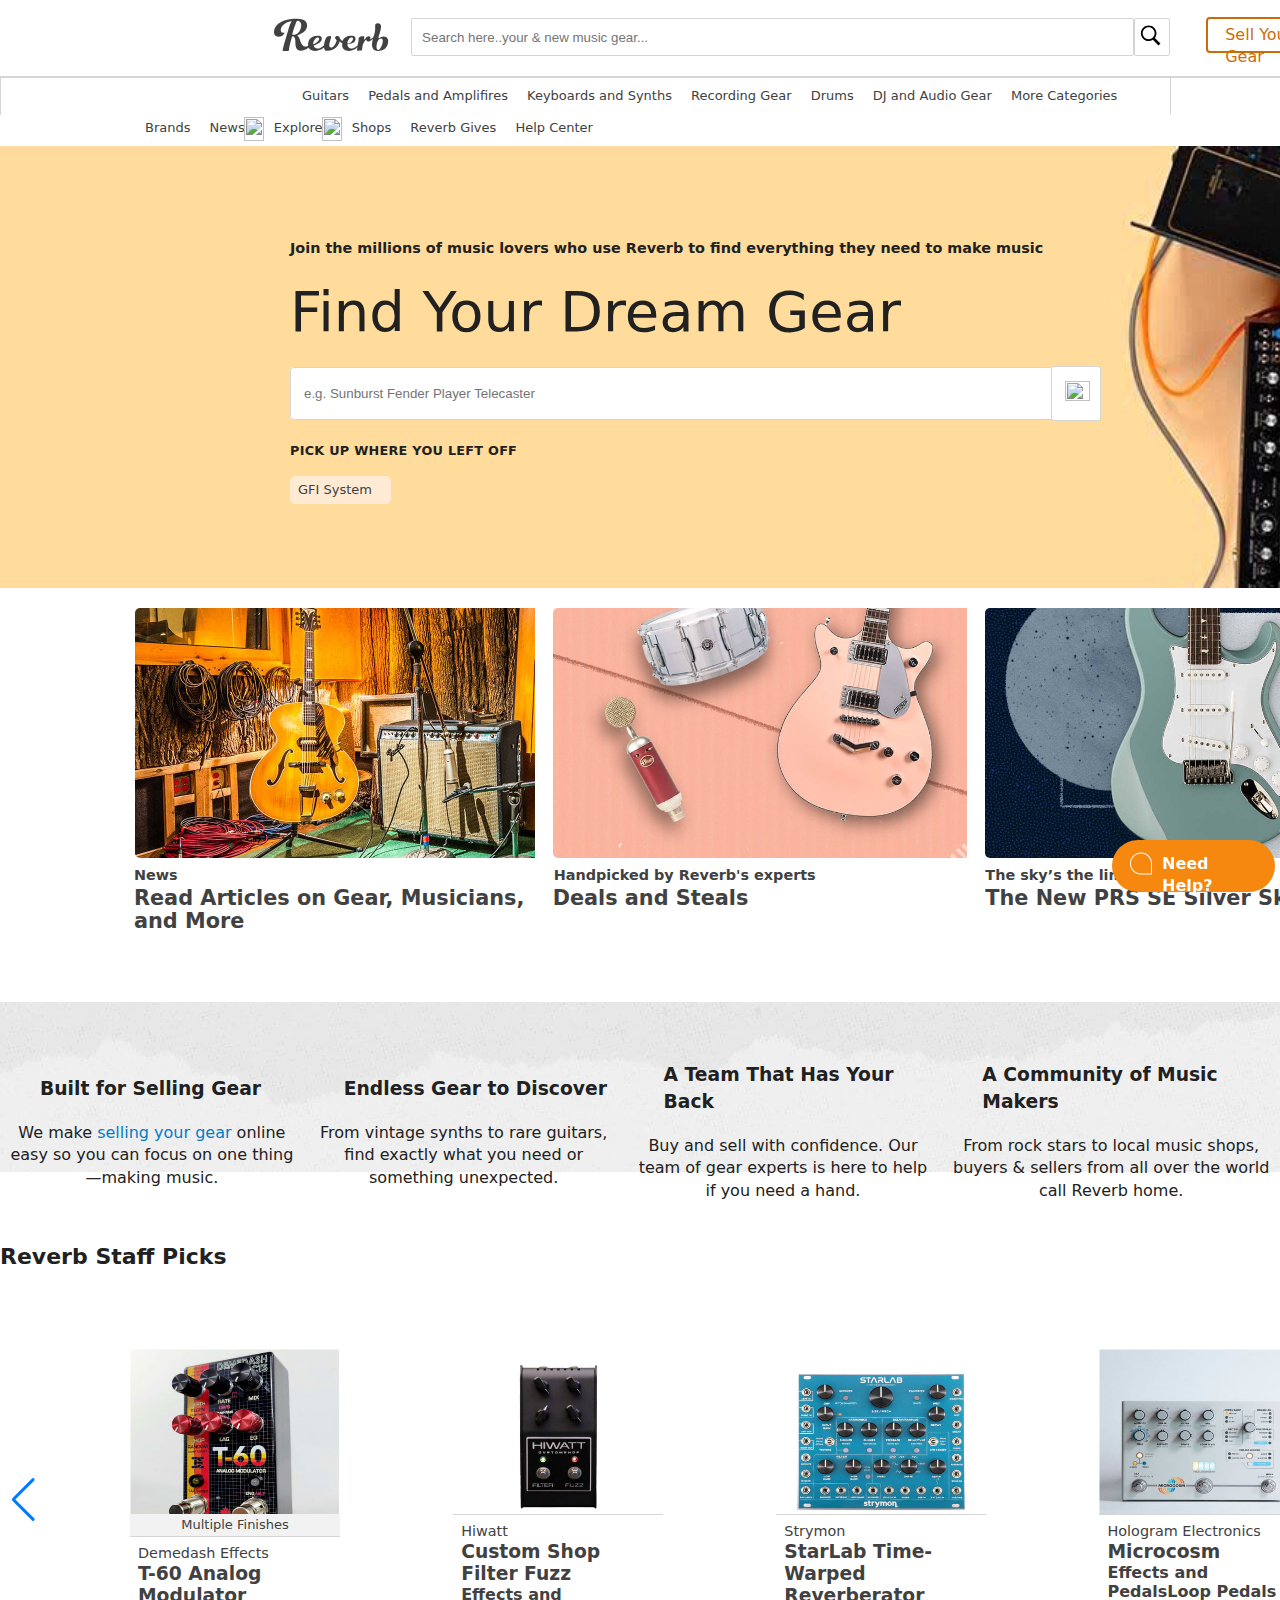
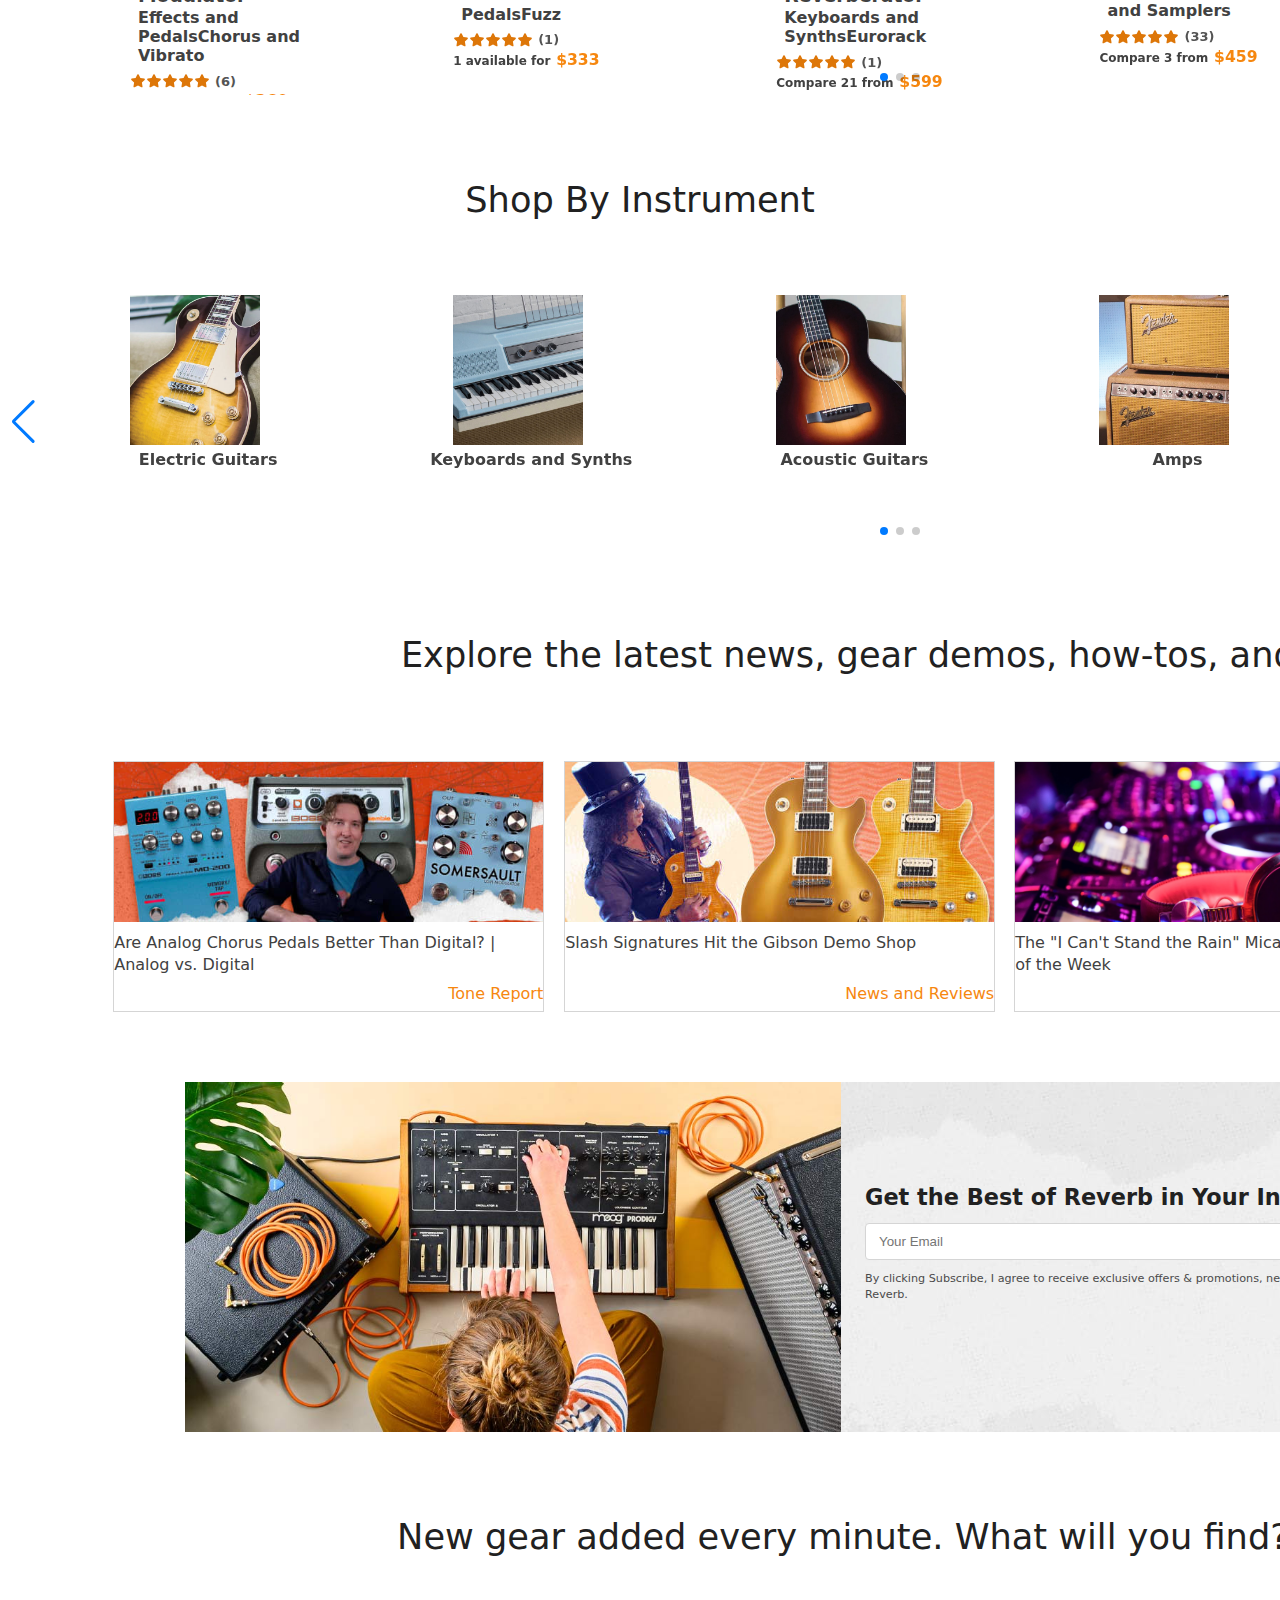
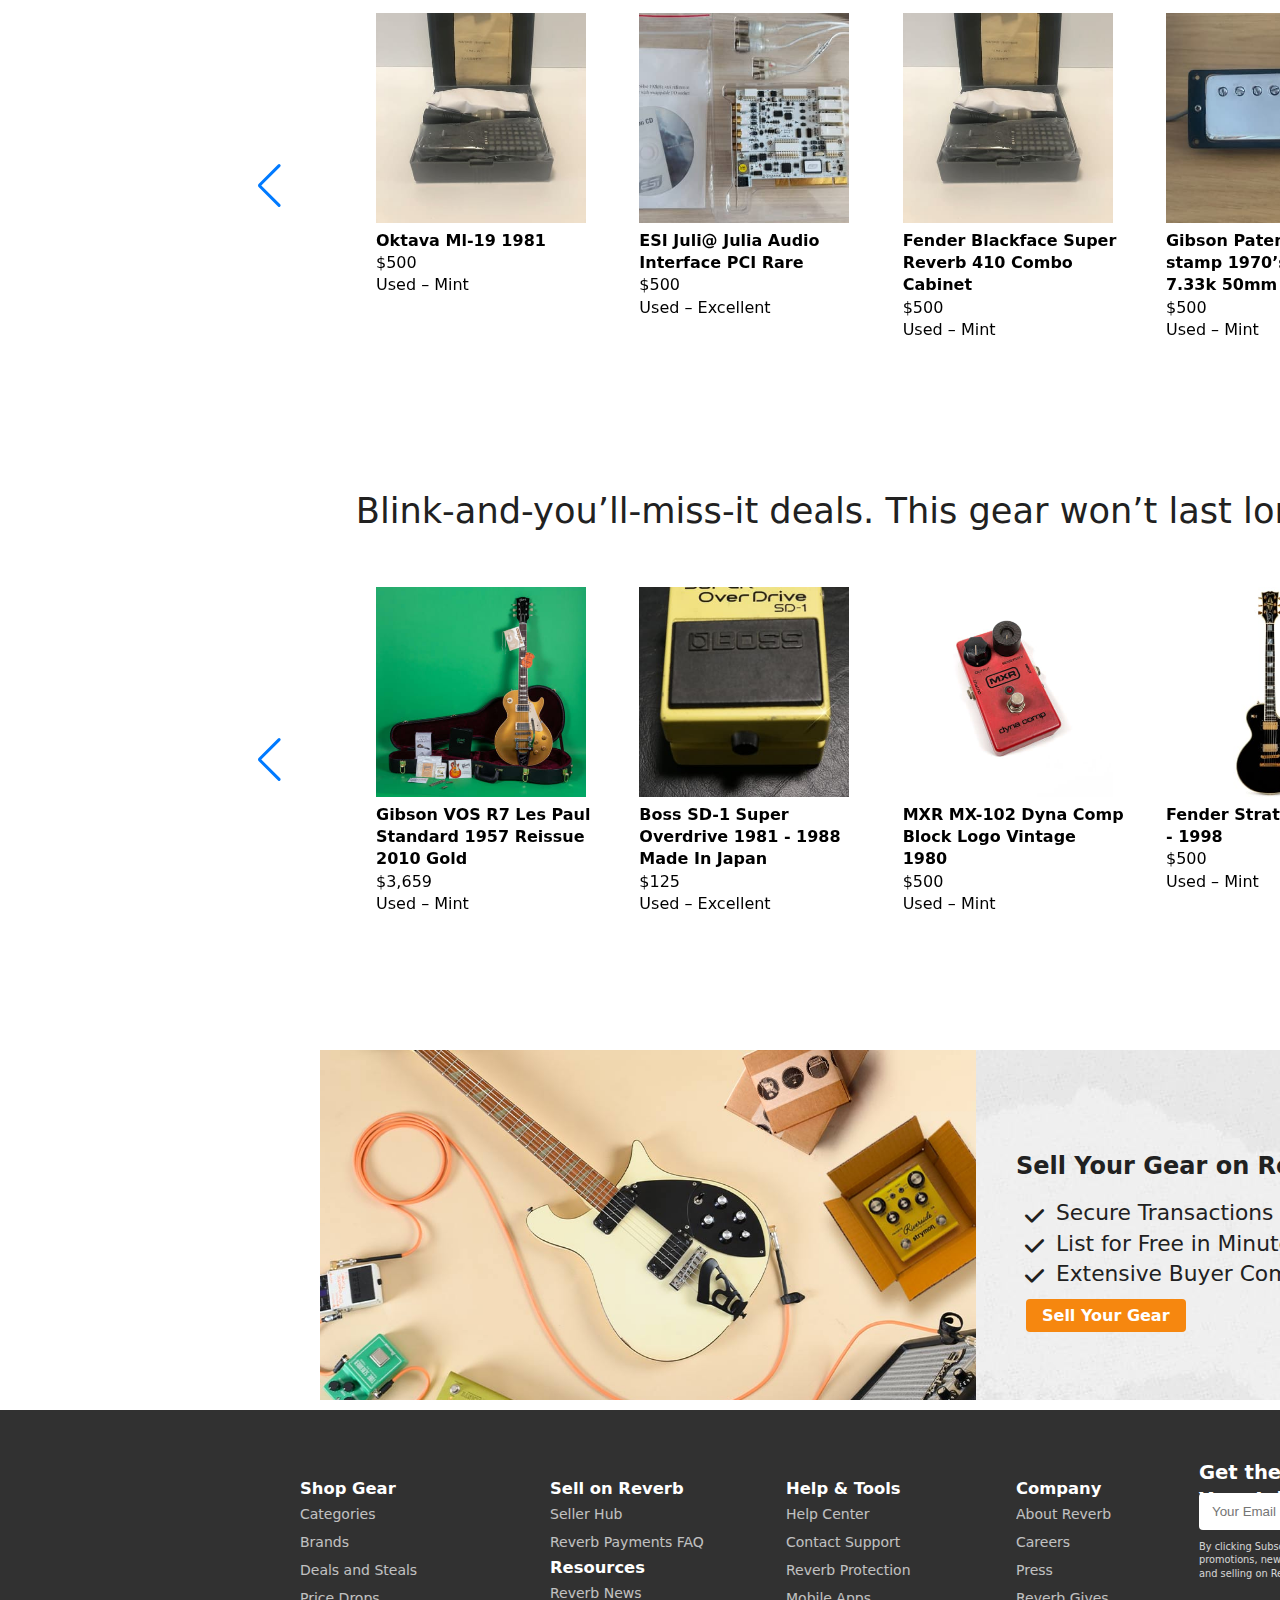
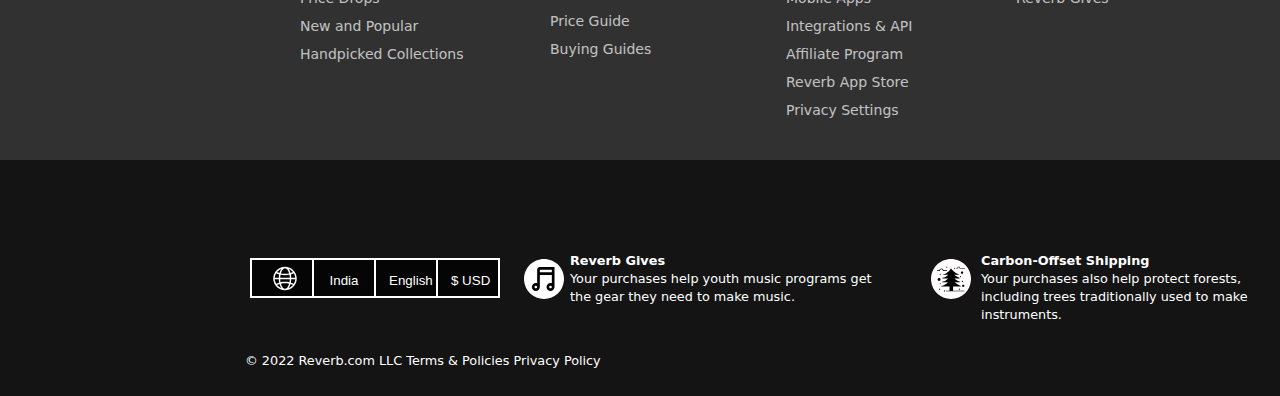
==== commit 7b2378cd: "15/2/22" ====
--- a/templates/index.html
+++ b/templates/index.html
@@ -32,7 +32,7 @@
 viewBox="0 0 172 172"
 style=" fill:#000000;"><g fill="none" fill-rule="nonzero" stroke="none" stroke-width="1" stroke-linecap="butt" stroke-linejoin="miter" stroke-miterlimit="10" stroke-dasharray="" stroke-dashoffset="0" font-family="none" font-weight="none" font-size="none" text-anchor="none" style="mix-blend-mode: normal"><path d="M0,172v-172h172v172z" fill="none"></path><g fill="#ffffff"><path d="M82.41667,164.83333h78.83333c1.978,0 3.58333,-1.60533 3.58333,-3.58333v-78.83333c0,-45.44383 -36.97283,-82.41667 -82.41667,-82.41667c-45.44383,0 -82.41667,36.97283 -82.41667,82.41667c0,45.44383 36.97283,82.41667 82.41667,82.41667zM82.41667,7.16667c41.495,0 75.25,33.755 75.25,75.25v75.25h-75.25c-41.495,0 -75.25,-33.755 -75.25,-75.25c0,-41.495 33.755,-75.25 75.25,-75.25z"></path></g></g></svg>
             </div>
-            Need Help?
+            <span>Need Help?</span> 
         </a>
     </div>
     <!-- nav bar -->
@@ -1963,7 +1963,7 @@
                                                             style="text-align: right;">News and Reviews
                                                         </div>
                                                     </div>
-                                                </a>
+                                                </a>    
                                             </li>
                                         </ul>
                                     </div>
--- a/assets/css/style.css
+++ b/assets/css/style.css
@@ -1681,26 +1681,31 @@
 
 /* chat bot css */
 .chat_bot{
-    width: 130px;
-    height: 50px;
+    width: 163px;
+    height: 52px;
     background: #f6870f;
     position: fixed;
-    bottom: 4px;
-    right: 0px;
+    bottom: 8px;
+    right: 5px;
     z-index: 2;
-    border-radius: 20px;
+    border-radius: 28px;
     align-items: center;
 }
-.chat_bot a{
+.chat_bot a span{
     width: 90px;
     height: 50px;
     display: flex;
-    margin-left: 9px;
-  
+    margin-left: 50px;
+    position: absolute;
+    margin-top: 13px;
     color: white;
-    font-weight: 500;
+    font-weight: 700;
 }
 .chat_bot svg{
-    width: 20px;
+    position: absolute;
+    width: 23px;
     height: 30px;
+    margin-top: 9px;
+    margin-left: 18px;
+    opacity: 3;
 }